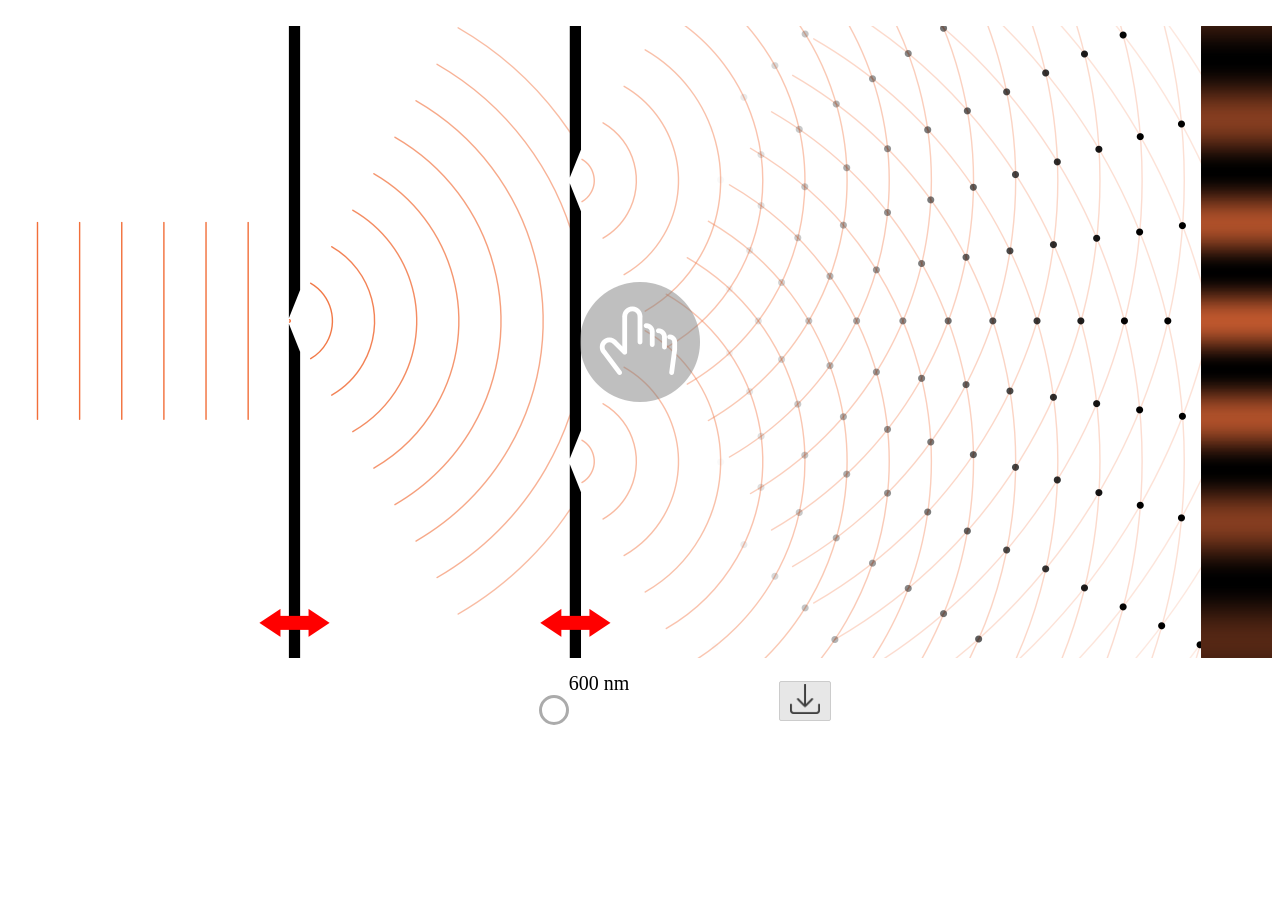
==== simulation/index.html @ 4596e880 "https://virtual-labs.github.io/virtual-labs/exp-wave-nature-of-light-dei click on the link to test y" ====
<!DOCTYPE html>
<meta name="viewport" content="width=device-width">
 
<style type="text/css" id="custom-background-css">
body.custom-background { background-color: #ffffff; }
</style>	

<script src="./Young&#39;s Double Slit - JavaLab_files/core.e18d3993.js.download" type="module"></script>

<style type="text/css">.MathJax_Hover_Frame {border-radius: .25em; -webkit-border-radius: .25em; -moz-border-radius: .25em; -khtml-border-radius: .25em; box-shadow: 0px 0px 15px #83A; -webkit-box-shadow: 0px 0px 15px #83A; -moz-box-shadow: 0px 0px 15px #83A; -khtml-box-shadow: 0px 0px 15px #83A; border: 1px solid #A6D ! important; display: inline-block; position: absolute}
.MathJax_Menu_Button .MathJax_Hover_Arrow {position: absolute; cursor: pointer; display: inline-block; border: 2px solid #AAA; border-radius: 4px; -webkit-border-radius: 4px; -moz-border-radius: 4px; -khtml-border-radius: 4px; font-family: 'Courier New',Courier; font-size: 9px; color: #F0F0F0}
.MathJax_Menu_Button .MathJax_Hover_Arrow span {display: block; background-color: #AAA; border: 1px solid; border-radius: 3px; line-height: 0; padding: 4px}
.MathJax_Hover_Arrow:hover {color: white!important; border: 2px solid #CCC!important}
.MathJax_Hover_Arrow:hover span {background-color: #CCC!important}
</style>

<style type="text/css">#MathJax_About {position: fixed; left: 50%; width: auto; text-align: center; border: 3px outset; padding: 1em 2em; background-color: #DDDDDD; color: black; cursor: default; font-family: message-box; font-size: 120%; font-style: normal; text-indent: 0; text-transform: none; line-height: normal; letter-spacing: normal; word-spacing: normal; word-wrap: normal; white-space: nowrap; float: none; z-index: 201; border-radius: 15px; -webkit-border-radius: 15px; -moz-border-radius: 15px; -khtml-border-radius: 15px; box-shadow: 0px 10px 20px #808080; -webkit-box-shadow: 0px 10px 20px #808080; -moz-box-shadow: 0px 10px 20px #808080; -khtml-box-shadow: 0px 10px 20px #808080; filter: progid:DXImageTransform.Microsoft.dropshadow(OffX=2, OffY=2, Color='gray', Positive='true')}
#MathJax_About.MathJax_MousePost {outline: none}
.MathJax_Menu {position: absolute; background-color: white; color: black; width: auto; padding: 2px; border: 1px solid #CCCCCC; margin: 0; cursor: default; font: menu; text-align: left; text-indent: 0; text-transform: none; line-height: normal; letter-spacing: normal; word-spacing: normal; word-wrap: normal; white-space: nowrap; float: none; z-index: 201; box-shadow: 0px 10px 20px #808080; -webkit-box-shadow: 0px 10px 20px #808080; -moz-box-shadow: 0px 10px 20px #808080; -khtml-box-shadow: 0px 10px 20px #808080; filter: progid:DXImageTransform.Microsoft.dropshadow(OffX=2, OffY=2, Color='gray', Positive='true')}
.MathJax_MenuItem {padding: 2px 2em; background: transparent}
.MathJax_MenuArrow {position: absolute; right: .5em; padding-top: .25em; color: #666666; font-size: .75em}
.MathJax_MenuActive .MathJax_MenuArrow {color: white}
.MathJax_MenuArrow.RTL {left: .5em; right: auto}
.MathJax_MenuCheck {position: absolute; left: .7em}
.MathJax_MenuCheck.RTL {right: .7em; left: auto}
.MathJax_MenuRadioCheck {position: absolute; left: 1em}
.MathJax_MenuRadioCheck.RTL {right: 1em; left: auto}
.MathJax_MenuLabel {padding: 2px 2em 4px 1.33em; font-style: italic}
.MathJax_MenuRule {border-top: 1px solid #CCCCCC; margin: 4px 1px 0px}
.MathJax_MenuDisabled {color: GrayText}
.MathJax_MenuActive {background-color: Highlight; color: HighlightText}
.MathJax_MenuDisabled:focus, .MathJax_MenuLabel:focus {background-color: #E8E8E8}
.MathJax_ContextMenu:focus {outline: none}
.MathJax_ContextMenu .MathJax_MenuItem:focus {outline: none}
#MathJax_AboutClose {top: .2em; right: .2em}
.MathJax_Menu .MathJax_MenuClose {top: -10px; left: -10px}
.MathJax_MenuClose {position: absolute; cursor: pointer; display: inline-block; border: 2px solid #AAA; border-radius: 18px; -webkit-border-radius: 18px; -moz-border-radius: 18px; -khtml-border-radius: 18px; font-family: 'Courier New',Courier; font-size: 24px; color: #F0F0F0}
.MathJax_MenuClose span {display: block; background-color: #AAA; border: 1.5px solid; border-radius: 18px; -webkit-border-radius: 18px; -moz-border-radius: 18px; -khtml-border-radius: 18px; line-height: 0; padding: 8px 0 6px}
.MathJax_MenuClose:hover {color: white!important; border: 2px solid #CCC!important}
.MathJax_MenuClose:hover span {background-color: #CCC!important}
.MathJax_MenuClose:hover:focus {outline: none}
</style>

<style type="text/css">.MathJax_Preview .MJXf-math {color: inherit!important}</style>

<style type="text/css">.MJX_Assistive_MathML {position: absolute!important; top: 0; left: 0; clip: rect(1px, 1px, 1px, 1px); padding: 1px 0 0 0!important; border: 0!important; height: 1px!important; width: 1px!important; overflow: hidden!important; display: block!important; -webkit-touch-callout: none; -webkit-user-select: none; -khtml-user-select: none; -moz-user-select: none; -ms-user-select: none; user-select: none}
.MJX_Assistive_MathML.MJX_Assistive_MathML_Block {width: 100%!important}
</style><style type="text/css">#MathJax_Zoom {position: absolute; background-color: #F0F0F0; overflow: auto; display: block; z-index: 301; padding: .5em; border: 1px solid black; margin: 0; font-weight: normal; font-style: normal; text-align: left; text-indent: 0; text-transform: none; line-height: normal; letter-spacing: normal; word-spacing: normal; word-wrap: normal; white-space: nowrap; float: none; -webkit-box-sizing: content-box; -moz-box-sizing: content-box; box-sizing: content-box; box-shadow: 5px 5px 15px #AAAAAA; -webkit-box-shadow: 5px 5px 15px #AAAAAA; -moz-box-shadow: 5px 5px 15px #AAAAAA; -khtml-box-shadow: 5px 5px 15px #AAAAAA; filter: progid:DXImageTransform.Microsoft.dropshadow(OffX=2, OffY=2, Color='gray', Positive='true')}
#MathJax_ZoomOverlay {position: absolute; left: 0; top: 0; z-index: 300; display: inline-block; width: 100%; height: 100%; border: 0; padding: 0; margin: 0; background-color: white; opacity: 0; filter: alpha(opacity=0)}
#MathJax_ZoomFrame {position: relative; display: inline-block; height: 0; width: 0}
#MathJax_ZoomEventTrap {position: absolute; left: 0; top: 0; z-index: 302; display: inline-block; border: 0; padding: 0; margin: 0; background-color: white; opacity: 0; filter: alpha(opacity=0)}
</style><style type="text/css">.MathJax_Preview {color: #888}
#MathJax_Message {position: fixed; left: 1em; bottom: 1.5em; background-color: #E6E6E6; border: 1px solid #959595; margin: 0px; padding: 2px 8px; z-index: 102; color: black; font-size: 80%; width: auto; white-space: nowrap}
#MathJax_MSIE_Frame {position: absolute; top: 0; left: 0; width: 0px; z-index: 101; border: 0px; margin: 0px; padding: 0px}
.MathJax_Error {color: #CC0000; font-style: italic}
</style><meta http-equiv="origin-trial" content="A+cA2PUOfIOKAdSDJOW5CP9ZlxONy1yu+hqAq72zUtKw4rLdihqRp6Nui/[base64]"><meta http-equiv="origin-trial" content="A+zsdH3aNZT/bkjT8U/o5ACzyaeNYzTvtoVmwf/[base64]"><meta http-equiv="origin-trial" content="AxceVEhIegcDEHqLXFQ2+vPKqzCppoJYsRCZ/BdfVnbM/sUUF2BXV8lwNosyYjvoxnTh2FC8cOlAnA5uULr/zAUAAACLeyJvcmlnaW4iOiJodHRwczovL2dvb2dsZXRhZ3NlcnZpY2VzLmNvbTo0NDMiLCJmZWF0dXJlIjoiUHJpdmFjeVNhbmRib3hBZHNBUElzIiwiZXhwaXJ5IjoxNjY5NzY2Mzk5LCJpc1N1YmRvbWFpbiI6dHJ1ZSwiaXNUaGlyZFBhcnR5Ijp0cnVlfQ=="><link rel="preload" href="./Young&#39;s Double Slit - JavaLab_files/f(6).txt" as="script"><script type="text/javascript" src="./Young&#39;s Double Slit - JavaLab_files/f(6).txt"></script><link rel="preload" href="./Young&#39;s Double Slit - JavaLab_files/f(7).txt" as="script"><script type="text/javascript" src="./Young&#39;s Double Slit - JavaLab_files/f(7).txt"></script><style type="text/css">.a2a_hide{display:none}.a2a_logo_color{background-color:#0166ff}.a2a_menu,.a2a_menu *{-moz-box-sizing:content-box;-webkit-box-sizing:content-box;box-sizing:content-box;float:none;margin:0;padding:0;position:static;height:auto;width:auto}.a2a_menu{border-radius:6px;display:none;direction:ltr;background:#FFF;font:16px sans-serif-light,HelveticaNeue-Light,"Helvetica Neue Light","Helvetica Neue",Arial,Helvetica,"Liberation Sans",sans-serif;color:#000;line-height:12px;border:1px solid #CCC;vertical-align:baseline;overflow:hidden}.a2a_mini{min-width:200px;position:absolute;width:300px;z-index:9999997}.a2a_overlay{display:none;background:#616c7d;opacity:.92;backdrop-filter:blur(8px);position:fixed;top:0;right:0;left:0;bottom:0;z-index:9999998;-webkit-tap-highlight-color:transparent;transition:opacity .14s,backdrop-filter .14s}.a2a_full{background:#FFF;border:1px solid #FFF;height:auto;height:calc(320px);top:15%;left:50%;margin-left:-320px;position:fixed;text-align:center;width:640px;z-index:9999999;transition:transform .14s,opacity .14s}.a2a_full_footer,.a2a_full_header,.a2a_full_services{border:0;margin:0;padding:12px;box-sizing:border-box}.a2a_full_header{padding-bottom:8px}.a2a_full_services{height:280px;overflow-y:scroll;padding:0 12px;-webkit-overflow-scrolling:touch}.a2a_full_services .a2a_i{display:inline-block;float:none;width:181px;width:calc(33.334% - 18px)}div.a2a_full_footer{font-size:12px;text-align:center;padding:8px 14px}div.a2a_full_footer a,div.a2a_full_footer a:visited{display:inline;font-size:12px;line-height:14px;padding:8px 14px}div.a2a_full_footer a:focus,div.a2a_full_footer a:hover{background:0 0;border:0;color:#0166FF}div.a2a_full_footer a span.a2a_s_a2a,div.a2a_full_footer a span.a2a_w_a2a{background-size:14px;border-radius:3px;display:inline-block;height:14px;line-height:14px;margin:0 3px 0 0;vertical-align:top;width:14px}.a2a_modal{height:0;left:50%;margin-left:-320px;position:fixed;text-align:center;top:15%;width:640px;z-index:9999999;transition:transform .14s,opacity .14s;-webkit-tap-highlight-color:transparent}.a2a_modal_body{background:0 0;border:0;font:24px sans-serif-light,HelveticaNeue-Light,"Helvetica Neue Light","Helvetica Neue",Arial,Helvetica,"Liberation Sans",sans-serif;position:relative;height:auto;width:auto}.a2a_thanks{color:#fff;height:auto;margin-top:20px;width:auto}.a2a_thanks>div:first-child{margin:0 0 40px 0}.a2a_thanks div *{height:inherit}#a2a_copy_link{background:#FFF;border:1px solid #FFF;cursor:pointer;margin-top:15%}span.a2a_s_link#a2a_copy_link_icon,span.a2a_w_link#a2a_copy_link_icon{background-size:48px;border-radius:0;display:inline-block;height:48px;left:0;line-height:48px;margin:0 3px 0 0;position:absolute;vertical-align:top;width:48px}#a2a_modal input#a2a_copy_link_text{background-color:transparent;border:0;color:#2A2A2A;cursor:pointer;font:inherit;height:48px;left:62px;max-width:initial;padding:0;position:relative;width:564px;width:calc(100% - 76px)}#a2a_copy_link_copied{background-color:#0166ff;color:#fff;display:none;font:inherit;font-size:16px;margin-top:1px;padding:3px 8px}@media (prefers-color-scheme:dark){.a2a_menu a,.a2a_menu a.a2a_i,.a2a_menu a.a2a_i:visited,.a2a_menu a.a2a_more,i.a2a_i{border-color:#2a2a2a!important;color:#fff!important}.a2a_menu a.a2a_i:active,.a2a_menu a.a2a_i:focus,.a2a_menu a.a2a_i:hover,.a2a_menu a.a2a_more:active,.a2a_menu a.a2a_more:focus,.a2a_menu a.a2a_more:hover,.a2a_menu_find_container{border-color:#444!important;background-color:#444!important}.a2a_menu{background-color:#2a2a2a;border-color:#2a2a2a}.a2a_menu_find{color:#fff!important}.a2a_menu span.a2a_s_find svg{background-color:transparent!important}.a2a_menu span.a2a_s_find svg path{fill:#fff!important}}@media print{.a2a_floating_style,.a2a_menu,.a2a_overlay{visibility:hidden}}@keyframes a2aFadeIn{from{opacity:0}to{opacity:1}}.a2a_starting{opacity:0}.a2a_starting.a2a_full,.a2a_starting.a2a_modal{transform:scale(.8)}@media (max-width:639px){.a2a_full{border-radius:0;top:15%;left:0;margin-left:auto;width:100%}.a2a_modal{left:0;margin-left:10px;width:calc(100% - 20px)}}@media (min-width:318px) and (max-width:437px){.a2a_full .a2a_full_services .a2a_i{width:calc(50% - 18px)}}@media (max-width:317px){.a2a_full .a2a_full_services .a2a_i{width:calc(100% - 18px)}}@media (max-height:436px){.a2a_full{bottom:40px;height:auto;top:40px}}@media (max-height:550px){.a2a_modal{top:30px}}@media (max-height:360px){.a2a_modal{top:20px}.a2a_thanks>div:first-child{margin-bottom:20px}}.a2a_menu a{color:#0166FF;text-decoration:none;font:16px sans-serif-light,HelveticaNeue-Light,"Helvetica Neue Light","Helvetica Neue",Arial,Helvetica,"Liberation Sans",sans-serif;line-height:14px;height:auto;width:auto;outline:0}.a2a_menu a.a2a_i:visited,.a2a_menu a.a2a_more{color:#0166FF}.a2a_menu a.a2a_i:active,.a2a_menu a.a2a_i:focus,.a2a_menu a.a2a_i:hover,.a2a_menu a.a2a_more:active,.a2a_menu a.a2a_more:focus,.a2a_menu a.a2a_more:hover{color:#2A2A2A;border-color:#EEE;border-style:solid;background-color:#EEE;text-decoration:none}.a2a_menu span.a2a_s_find{background-size:24px;height:24px;left:8px;position:absolute;top:7px;width:24px}.a2a_menu span.a2a_s_find svg{background-color:#FFF}.a2a_menu span.a2a_s_find svg path{fill:#CCC}#a2a_menu_container{display:inline-block}.a2a_menu_find_container{border:1px solid #CCC;border-radius:6px;padding:2px 24px 2px 0;position:relative;text-align:left}.a2a_cols_container .a2a_col1{overflow-x:hidden;overflow-y:auto;-webkit-overflow-scrolling:touch}#a2a_modal input,#a2a_modal input[type=text],.a2a_menu input,.a2a_menu input[type=text]{display:block;background-image:none;box-shadow:none;line-height:100%;margin:0;outline:0;overflow:hidden;padding:0;-moz-box-shadow:none;-webkit-box-shadow:none;-webkit-appearance:none}#a2afeed_find_container input,#a2afeed_find_container input[type=text],#a2apage_find_container input,#a2apage_find_container input[type=text]{background-color:transparent;border:0;box-sizing:content-box;color:#2A2A2A;font:inherit;font-size:16px;height:28px;line-height:20px;left:38px;outline:0;margin:0;max-width:initial;min-height:initial;padding:2px 0;position:relative;width:99%}.a2a_clear{clear:both}.a2a_svg{background-repeat:no-repeat;display:block;overflow:hidden;height:32px;line-height:32px;padding:0;pointer-events:none;width:32px}.a2a_svg svg{background-repeat:no-repeat;background-position:50% 50%;border:none;display:block;left:0;margin:0 auto;overflow:hidden;padding:0;position:relative;top:0;width:auto;height:auto}a.a2a_i,i.a2a_i{display:block;float:left;border:1px solid #FFF;line-height:24px;padding:6px 8px;text-align:left;white-space:nowrap;overflow:hidden;text-overflow:ellipsis;width:132px}a.a2a_i span,a.a2a_more span{display:inline-block;overflow:hidden;vertical-align:top}a.a2a_i .a2a_svg{margin:0 6px 0 0}a.a2a_i .a2a_svg,a.a2a_more .a2a_svg{background-size:24px;height:24px;line-height:24px;width:24px}a.a2a_sss:hover{border-left:1px solid #CCC}a.a2a_more{border-bottom:1px solid #FFF;border-left:0;border-right:0;line-height:24px;margin:6px 0 0;padding:6px;-webkit-touch-callout:none}a.a2a_more span{height:24px;margin:0 6px 0 0}.a2a_kit .a2a_svg{background-repeat:repeat}.a2a_default_style a:empty,.a2a_flex_style a:empty,.a2a_floating_style a:empty,.a2a_overlay_style a:empty{display:none}.a2a_color_buttons a,.a2a_floating_style a{text-decoration:none}.a2a_default_style:not(.a2a_flex_style) a{float:left;line-height:16px;padding:0 2px}.a2a_default_style a:hover .a2a_svg,.a2a_floating_style a:hover .a2a_svg,.a2a_overlay_style a:hover .a2a_svg svg{opacity:.7}.a2a_overlay_style.a2a_default_style a:hover .a2a_svg{opacity:1}.a2a_default_style .a2a_count,.a2a_default_style .a2a_svg,.a2a_floating_style .a2a_svg,.a2a_menu .a2a_svg,.a2a_vertical_style .a2a_count,.a2a_vertical_style .a2a_svg{border-radius:4px}.a2a_default_style .a2a_counter img,.a2a_default_style .a2a_dd,.a2a_default_style .a2a_svg{float:left}.a2a_default_style .a2a_img_text{margin-right:4px}.a2a_default_style .a2a_divider{border-left:1px solid #000;display:inline;float:left;height:16px;line-height:16px;margin:0 5px}.a2a_kit a{cursor:pointer}.a2a_floating_style{background-color:#fff;border-radius:6px;position:fixed;z-index:9999995}.a2a_overlay_style{z-index:2147483647}.a2a_floating_style,.a2a_overlay_style{animation:a2aFadeIn .2s ease-in;padding:4px}.a2a_vertical_style:not(.a2a_flex_style) a{clear:left;display:block;overflow:hidden;padding:4px}.a2a_floating_style.a2a_default_style{bottom:0}.a2a_floating_style.a2a_default_style a,.a2a_overlay_style.a2a_default_style a{padding:4px}.a2a_count{background-color:#fff;border:1px solid #ccc;box-sizing:border-box;color:#2a2a2a;display:block;float:left;font:12px Arial,Helvetica,sans-serif;height:16px;margin-left:4px;position:relative;text-align:center;width:50px}.a2a_count:after,.a2a_count:before{border:solid transparent;border-width:4px 4px 4px 0;content:"";height:0;left:0;line-height:0;margin:-4px 0 0 -4px;position:absolute;top:50%;width:0}.a2a_count:before{border-right-color:#ccc}.a2a_count:after{border-right-color:#fff;margin-left:-3px}.a2a_count span{animation:a2aFadeIn .14s ease-in}.a2a_vertical_style .a2a_counter img{display:block}.a2a_vertical_style .a2a_count{float:none;margin-left:0;margin-top:6px}.a2a_vertical_style .a2a_count:after,.a2a_vertical_style .a2a_count:before{border:solid transparent;border-width:0 4px 4px 4px;content:"";height:0;left:50%;line-height:0;margin:-4px 0 0 -4px;position:absolute;top:0;width:0}.a2a_vertical_style .a2a_count:before{border-bottom-color:#ccc}.a2a_vertical_style .a2a_count:after{border-bottom-color:#fff;margin-top:-3px}.a2a_color_buttons .a2a_count,.a2a_color_buttons .a2a_count:after,.a2a_color_buttons .a2a_count:before,.a2a_color_buttons.a2a_vertical_style .a2a_count:after,.a2a_color_buttons.a2a_vertical_style .a2a_count:before{background-color:transparent;border:none;color:#fff;float:none;width:auto}.a2a_color_buttons.a2a_vertical_style .a2a_count{margin-top:0}.a2a_flex_style{display:flex;align-items:flex-start;gap:0}.a2a_default_style.a2a_flex_style{left:0;right:0;width:100%}.a2a_vertical_style.a2a_flex_style{flex-direction:column;top:0;bottom:0}.a2a_flex_style a{display:flex;justify-content:center;flex:1;padding:4px}.a2a_flex_style.a2a_vertical_style a{flex-direction:column}.a2a_floating_style.a2a_color_buttons,.a2a_floating_style.a2a_flex_style{border-radius:0;padding:0}.a2a_floating_style.a2a_default_style.a2a_flex_style{bottom:0}.a2a_kit.a2a_flex_style .a2a_counter img,.a2a_kit.a2a_flex_style .a2a_dd,.a2a_kit.a2a_flex_style .a2a_svg{float:none}.a2a_nowrap{white-space:nowrap}.a2a_note{margin:0 auto;padding:9px;font-size:12px;text-align:center}.a2a_note .a2a_note_note{margin:0;color:#2A2A2A}.a2a_wide a{display:block;margin-top:3px;border-top:1px solid #EEE;text-align:center}.a2a_label{position:absolute!important;clip-path:polygon(0px 0px,0px 0px,0px 0px);-webkit-clip-path:polygon(0px 0px,0px 0px,0px 0px);overflow:hidden;height:1px;width:1px}.a2a_kit,.a2a_menu,.a2a_modal,.a2a_overlay{-ms-touch-action:manipulation;touch-action:manipulation;outline:0}.a2a_dd img{border:0}.a2a_button_facebook_like iframe{max-width:none}</style><style type="text/css" data-fbcssmodules="css:fb.css.base css:fb.css.dialog css:fb.css.iframewidget css:fb.css.customer_chat_plugin_iframe">.fb_hidden{position:absolute;top:-10000px;z-index:10001}.fb_reposition{overflow:hidden;position:relative}.fb_invisible{display:none}.fb_reset{background:none;border:0;border-spacing:0;color:#000;cursor:auto;direction:ltr;font-family:"lucida grande", tahoma, verdana, arial, sans-serif;font-size:11px;font-style:normal;font-variant:normal;font-weight:normal;letter-spacing:normal;line-height:1;margin:0;overflow:visible;padding:0;text-align:left;text-decoration:none;text-indent:0;text-shadow:none;text-transform:none;visibility:visible;white-space:normal;word-spacing:normal}.fb_reset>div{overflow:hidden}@keyframes fb_transform{from{opacity:0;transform:scale(.95)}to{opacity:1;transform:scale(1)}}.fb_animate{animation:fb_transform .3s forwards}
.fb_hidden{position:absolute;top:-10000px;z-index:10001}.fb_reposition{overflow:hidden;position:relative}.fb_invisible{display:none}.fb_reset{background:none;border:0;border-spacing:0;color:#000;cursor:auto;direction:ltr;font-family:"lucida grande", tahoma, verdana, arial, sans-serif;font-size:11px;font-style:normal;font-variant:normal;font-weight:normal;letter-spacing:normal;line-height:1;margin:0;overflow:visible;padding:0;text-align:left;text-decoration:none;text-indent:0;text-shadow:none;text-transform:none;visibility:visible;white-space:normal;word-spacing:normal}.fb_reset>div{overflow:hidden}@keyframes fb_transform{from{opacity:0;transform:scale(.95)}to{opacity:1;transform:scale(1)}}.fb_animate{animation:fb_transform .3s forwards}
.fb_dialog{background:rgba(82, 82, 82, .7);position:absolute;top:-10000px;z-index:10001}.fb_dialog_advanced{border-radius:8px;padding:10px}.fb_dialog_content{background:#fff;color:#373737}.fb_dialog_close_icon{background:url(https://connect.facebook.net/rsrc.php/v3/yq/r/IE9JII6Z1Ys.png) no-repeat scroll 0 0 transparent;cursor:pointer;display:block;height:15px;position:absolute;right:18px;top:17px;width:15px}.fb_dialog_mobile .fb_dialog_close_icon{left:5px;right:auto;top:5px}.fb_dialog_padding{background-color:transparent;position:absolute;width:1px;z-index:-1}.fb_dialog_close_icon:hover{background:url(https://connect.facebook.net/rsrc.php/v3/yq/r/IE9JII6Z1Ys.png) no-repeat scroll 0 -15px transparent}.fb_dialog_close_icon:active{background:url(https://connect.facebook.net/rsrc.php/v3/yq/r/IE9JII6Z1Ys.png) no-repeat scroll 0 -30px transparent}.fb_dialog_iframe{line-height:0}.fb_dialog_content .dialog_title{background:#6d84b4;border:1px solid #365899;color:#fff;font-size:14px;font-weight:bold;margin:0}.fb_dialog_content .dialog_title>span{background:url(https://connect.facebook.net/rsrc.php/v3/yd/r/Cou7n-nqK52.gif) no-repeat 5px 50%;float:left;padding:5px 0 7px 26px}body.fb_hidden{height:100%;left:0;margin:0;overflow:visible;position:absolute;top:-10000px;transform:none;width:100%}.fb_dialog.fb_dialog_mobile.loading{background:url(https://connect.facebook.net/rsrc.php/v3/ya/r/3rhSv5V8j3o.gif) white no-repeat 50% 50%;min-height:100%;min-width:100%;overflow:hidden;position:absolute;top:0;z-index:10001}.fb_dialog.fb_dialog_mobile.loading.centered{background:none;height:auto;min-height:initial;min-width:initial;width:auto}.fb_dialog.fb_dialog_mobile.loading.centered #fb_dialog_loader_spinner{width:100%}.fb_dialog.fb_dialog_mobile.loading.centered .fb_dialog_content{background:none}.loading.centered #fb_dialog_loader_close{clear:both;color:#fff;display:block;font-size:18px;padding-top:20px}#fb-root #fb_dialog_ipad_overlay{background:rgba(0, 0, 0, .4);bottom:0;left:0;min-height:100%;position:absolute;right:0;top:0;width:100%;z-index:10000}#fb-root #fb_dialog_ipad_overlay.hidden{display:none}.fb_dialog.fb_dialog_mobile.loading iframe{visibility:hidden}.fb_dialog_mobile .fb_dialog_iframe{position:sticky;top:0}.fb_dialog_content .dialog_header{background:linear-gradient(from(#738aba), to(#2c4987));border-bottom:1px solid;border-color:#043b87;box-shadow:white 0 1px 1px -1px inset;color:#fff;font:bold 14px Helvetica, sans-serif;text-overflow:ellipsis;text-shadow:rgba(0, 30, 84, .296875) 0 -1px 0;vertical-align:middle;white-space:nowrap}.fb_dialog_content .dialog_header table{height:43px;width:100%}.fb_dialog_content .dialog_header td.header_left{font-size:12px;padding-left:5px;vertical-align:middle;width:60px}.fb_dialog_content .dialog_header td.header_right{font-size:12px;padding-right:5px;vertical-align:middle;width:60px}.fb_dialog_content .touchable_button{background:linear-gradient(from(#4267B2), to(#2a4887));background-clip:padding-box;border:1px solid #29487d;border-radius:3px;display:inline-block;line-height:18px;margin-top:3px;max-width:85px;padding:4px 12px;position:relative}.fb_dialog_content .dialog_header .touchable_button input{background:none;border:none;color:#fff;font:bold 12px Helvetica, sans-serif;margin:2px -12px;padding:2px 6px 3px 6px;text-shadow:rgba(0, 30, 84, .296875) 0 -1px 0}.fb_dialog_content .dialog_header .header_center{color:#fff;font-size:16px;font-weight:bold;line-height:18px;text-align:center;vertical-align:middle}.fb_dialog_content .dialog_content{background:url(https://connect.facebook.net/rsrc.php/v3/y9/r/jKEcVPZFk-2.gif) no-repeat 50% 50%;border:1px solid #4a4a4a;border-bottom:0;border-top:0;height:150px}.fb_dialog_content .dialog_footer{background:#f5f6f7;border:1px solid #4a4a4a;border-top-color:#ccc;height:40px}#fb_dialog_loader_close{float:left}.fb_dialog.fb_dialog_mobile .fb_dialog_close_icon{visibility:hidden}#fb_dialog_loader_spinner{animation:rotateSpinner 1.2s linear infinite;background-color:transparent;background-image:url(https://connect.facebook.net/rsrc.php/v3/yD/r/t-wz8gw1xG1.png);background-position:50% 50%;background-repeat:no-repeat;height:24px;width:24px}@keyframes rotateSpinner{0%{transform:rotate(0deg)}100%{transform:rotate(360deg)}}
.fb_iframe_widget{display:inline-block;position:relative}.fb_iframe_widget span{display:inline-block;position:relative;text-align:justify}.fb_iframe_widget iframe{position:absolute}.fb_iframe_widget_fluid_desktop,.fb_iframe_widget_fluid_desktop span,.fb_iframe_widget_fluid_desktop iframe{max-width:100%}.fb_iframe_widget_fluid_desktop iframe{min-width:220px;position:relative}.fb_iframe_widget_lift{z-index:1}.fb_iframe_widget_fluid{display:inline}.fb_iframe_widget_fluid span{width:100%}
.fb_mpn_mobile_landing_page_slide_out{animation-duration:200ms;animation-name:fb_mpn_landing_page_slide_out;transition-timing-function:ease-in}.fb_mpn_mobile_landing_page_slide_out_from_left{animation-duration:200ms;animation-name:fb_mpn_landing_page_slide_out_from_left;transition-timing-function:ease-in}.fb_mpn_mobile_landing_page_slide_up{animation-duration:500ms;animation-name:fb_mpn_landing_page_slide_up;transition-timing-function:ease-in}.fb_mpn_mobile_bounce_in{animation-duration:300ms;animation-name:fb_mpn_bounce_in;transition-timing-function:ease-in}.fb_mpn_mobile_bounce_out{animation-duration:300ms;animation-name:fb_mpn_bounce_out;transition-timing-function:ease-in}.fb_mpn_mobile_bounce_out_v2{animation-duration:300ms;animation-name:fb_mpn_fade_out;transition-timing-function:ease-in}.fb_customer_chat_bounce_in_v2{animation-duration:300ms;animation-name:fb_bounce_in_v2;transition-timing-function:ease-in}.fb_customer_chat_bounce_in_from_left{animation-duration:300ms;animation-name:fb_bounce_in_from_left;transition-timing-function:ease-in}.fb_customer_chat_bounce_out_v2{animation-duration:300ms;animation-name:fb_bounce_out_v2;transition-timing-function:ease-in}.fb_customer_chat_bounce_out_from_left{animation-duration:300ms;animation-name:fb_bounce_out_from_left;transition-timing-function:ease-in}.fb_invisible_flow{display:inherit;height:0;overflow-x:hidden;width:0}@keyframes fb_mpn_landing_page_slide_out{0%{margin:0 12px;width:100% - 24px}60%{border-radius:18px}100%{border-radius:50%;margin:0 24px;width:60px}}@keyframes fb_mpn_landing_page_slide_out_from_left{0%{left:12px;width:100% - 24px}60%{border-radius:18px}100%{border-radius:50%;left:12px;width:60px}}@keyframes fb_mpn_landing_page_slide_up{0%{bottom:0;opacity:0}100%{bottom:24px;opacity:1}}@keyframes fb_mpn_bounce_in{0%{opacity:.5;top:100%}100%{opacity:1;top:0}}@keyframes fb_mpn_fade_out{0%{bottom:30px;opacity:1}100%{bottom:0;opacity:0}}@keyframes fb_mpn_bounce_out{0%{opacity:1;top:0}100%{opacity:.5;top:100%}}@keyframes fb_bounce_in_v2{0%{opacity:0;transform:scale(0, 0);transform-origin:bottom right}50%{transform:scale(1.03, 1.03);transform-origin:bottom right}100%{opacity:1;transform:scale(1, 1);transform-origin:bottom right}}@keyframes fb_bounce_in_from_left{0%{opacity:0;transform:scale(0, 0);transform-origin:bottom left}50%{transform:scale(1.03, 1.03);transform-origin:bottom left}100%{opacity:1;transform:scale(1, 1);transform-origin:bottom left}}@keyframes fb_bounce_out_v2{0%{opacity:1;transform:scale(1, 1);transform-origin:bottom right}100%{opacity:0;transform:scale(0, 0);transform-origin:bottom right}}@keyframes fb_bounce_out_from_left{0%{opacity:1;transform:scale(1, 1);transform-origin:bottom left}100%{opacity:0;transform:scale(0, 0);transform-origin:bottom left}}@keyframes slideInFromBottom{0%{opacity:.1;transform:translateY(100%)}100%{opacity:1;transform:translateY(0)}}@keyframes slideInFromBottomDelay{0%{opacity:0;transform:translateY(100%)}97%{opacity:0;transform:translateY(100%)}100%{opacity:1;transform:translateY(0)}}</style><style type="text/css">.MJXp-script {font-size: .8em}
.MJXp-right {-webkit-transform-origin: right; -moz-transform-origin: right; -ms-transform-origin: right; -o-transform-origin: right; transform-origin: right}
.MJXp-bold {font-weight: bold}
.MJXp-italic {font-style: italic}
.MJXp-scr {font-family: MathJax_Script,'Times New Roman',Times,STIXGeneral,serif}
.MJXp-frak {font-family: MathJax_Fraktur,'Times New Roman',Times,STIXGeneral,serif}
.MJXp-sf {font-family: MathJax_SansSerif,'Times New Roman',Times,STIXGeneral,serif}
.MJXp-cal {font-family: MathJax_Caligraphic,'Times New Roman',Times,STIXGeneral,serif}
.MJXp-mono {font-family: MathJax_Typewriter,'Times New Roman',Times,STIXGeneral,serif}
.MJXp-largeop {font-size: 150%}
.MJXp-largeop.MJXp-int {vertical-align: -.2em}
.MJXp-math {display: inline-block; line-height: 1.2; text-indent: 0; font-family: 'Times New Roman',Times,STIXGeneral,serif; white-space: nowrap; border-collapse: collapse}
.MJXp-display {display: block; text-align: center; margin: 1em 0}
.MJXp-math span {display: inline-block}
.MJXp-box {display: block!important; text-align: center}
.MJXp-box:after {content: " "}
.MJXp-rule {display: block!important; margin-top: .1em}
.MJXp-char {display: block!important}
.MJXp-mo {margin: 0 .15em}
.MJXp-mfrac {margin: 0 .125em; vertical-align: .25em}
.MJXp-denom {display: inline-table!important; width: 100%}
.MJXp-denom > * {display: table-row!important}
.MJXp-surd {vertical-align: top}
.MJXp-surd > * {display: block!important}
.MJXp-script-box > *  {display: table!important; height: 50%}
.MJXp-script-box > * > * {display: table-cell!important; vertical-align: top}
.MJXp-script-box > *:last-child > * {vertical-align: bottom}
.MJXp-script-box > * > * > * {display: block!important}
.MJXp-mphantom {visibility: hidden}
.MJXp-munderover, .MJXp-munder {display: inline-table!important}
.MJXp-over {display: inline-block!important; text-align: center}
.MJXp-over > * {display: block!important}
.MJXp-munderover > *, .MJXp-munder > * {display: table-row!important}
.MJXp-mtable {vertical-align: .25em; margin: 0 .125em}
.MJXp-mtable > * {display: inline-table!important; vertical-align: middle}
.MJXp-mtr {display: table-row!important}
.MJXp-mtd {display: table-cell!important; text-align: center; padding: .5em 0 0 .5em}
.MJXp-mtr > .MJXp-mtd:first-child {padding-left: 0}
.MJXp-mtr:first-child > .MJXp-mtd {padding-top: 0}
.MJXp-mlabeledtr {display: table-row!important}
.MJXp-mlabeledtr > .MJXp-mtd:first-child {padding-left: 0}
.MJXp-mlabeledtr:first-child > .MJXp-mtd {padding-top: 0}
.MJXp-merror {background-color: #FFFF88; color: #CC0000; border: 1px solid #CC0000; padding: 1px 3px; font-style: normal; font-size: 90%}
.MJXp-scale0 {-webkit-transform: scaleX(.0); -moz-transform: scaleX(.0); -ms-transform: scaleX(.0); -o-transform: scaleX(.0); transform: scaleX(.0)}
.MJXp-scale1 {-webkit-transform: scaleX(.1); -moz-transform: scaleX(.1); -ms-transform: scaleX(.1); -o-transform: scaleX(.1); transform: scaleX(.1)}
.MJXp-scale2 {-webkit-transform: scaleX(.2); -moz-transform: scaleX(.2); -ms-transform: scaleX(.2); -o-transform: scaleX(.2); transform: scaleX(.2)}
.MJXp-scale3 {-webkit-transform: scaleX(.3); -moz-transform: scaleX(.3); -ms-transform: scaleX(.3); -o-transform: scaleX(.3); transform: scaleX(.3)}
.MJXp-scale4 {-webkit-transform: scaleX(.4); -moz-transform: scaleX(.4); -ms-transform: scaleX(.4); -o-transform: scaleX(.4); transform: scaleX(.4)}
.MJXp-scale5 {-webkit-transform: scaleX(.5); -moz-transform: scaleX(.5); -ms-transform: scaleX(.5); -o-transform: scaleX(.5); transform: scaleX(.5)}
.MJXp-scale6 {-webkit-transform: scaleX(.6); -moz-transform: scaleX(.6); -ms-transform: scaleX(.6); -o-transform: scaleX(.6); transform: scaleX(.6)}
.MJXp-scale7 {-webkit-transform: scaleX(.7); -moz-transform: scaleX(.7); -ms-transform: scaleX(.7); -o-transform: scaleX(.7); transform: scaleX(.7)}
.MJXp-scale8 {-webkit-transform: scaleX(.8); -moz-transform: scaleX(.8); -ms-transform: scaleX(.8); -o-transform: scaleX(.8); transform: scaleX(.8)}
.MJXp-scale9 {-webkit-transform: scaleX(.9); -moz-transform: scaleX(.9); -ms-transform: scaleX(.9); -o-transform: scaleX(.9); transform: scaleX(.9)}
.MathJax_PHTML .noError {vertical-align: ; font-size: 90%; text-align: left; color: black; padding: 1px 3px; border: 1px solid}
</style>

<style>@font-face {
	font-family: "wticons";
	src: url("[data-uri]") format("woff2");
}

.wticons {
	line-height: 1;
}

.wticons:before {
	font-family: wticons !important;
	font-style: normal;
	font-weight: normal !important;
	vertical-align: top;
}

.wticon-account:before {
	content: "\f101";
}
.wticon-add:before {
	content: "\f102";
}
.wticon-cardResizeDrag:before {
	content: "\f103";
}
.wticon-casual:before {
	content: "\f104";
}
.wticon-check:before {
	content: "\f105";
}
.wticon-checkSmall:before {
	content: "\f106";
}
.wticon-chevron:before {
	content: "\f107";
}
.wticon-copy:before {
	content: "\f108";
}
.wticon-copySmall:before {
	content: "\f109";
}
.wticon-dismiss:before {
	content: "\f10a";
}
.wticon-downChevron:before {
	content: "\f10b";
}
.wticon-error:before {
	content: "\f10c";
}
.wticon-expand:before {
	content: "\f10d";
}
.wticon-feedback:before {
	content: "\f10e";
}
.wticon-filledDownArrow:before {
	content: "\f10f";
}
.wticon-find:before {
	content: "\f110";
}
.wticon-formal:before {
	content: "\f111";
}
.wticon-gift:before {
	content: "\f112";
}
.wticon-grayLogo:before {
	content: "\f113";
}
.wticon-ignore:before {
	content: "\f114";
}
.wticon-info:before {
	content: "\f115";
}
.wticon-leftChevron:before {
	content: "\f116";
}
.wticon-logo:before {
	content: "\f117";
}
.wticon-love:before {
	content: "\f118";
}
.wticon-noRecommendations:before {
	content: "\f119";
}
.wticon-paragraphRewrite:before {
	content: "\f11a";
}
.wticon-paste:before {
	content: "\f11b";
}
.wticon-pin:before {
	content: "\f11c";
}
.wticon-premium:before {
	content: "\f11d";
}
.wticon-premiumDetail:before {
	content: "\f11e";
}
.wticon-premiumFull:before {
	content: "\f11f";
}
.wticon-recommendationLight:before {
	content: "\f120";
}
.wticon-recommendationLightCard:before {
	content: "\f121";
}
.wticon-recommendationLightNoSuggestions:before {
	content: "\f122";
}
.wticon-refine:before {
	content: "\f123";
}
.wticon-rewrite:before {
	content: "\f124";
}
.wticon-rightChevron:before {
	content: "\f125";
}
.wticon-rocket:before {
	content: "\f126";
}
.wticon-sentenceExamples:before {
	content: "\f127";
}
.wticon-settings:before {
	content: "\f128";
}
.wticon-shorten:before {
	content: "\f129";
}
.wticon-tutorial:before {
	content: "\f12a";
}
.wticon-unlock:before {
	content: "\f12b";
}
.wticon-warn:before {
	content: "\f12c";
}
.wticon-WordtuneButton:before {
	content: "\f12d";
}
.wticon-x:before {
	content: "\f12e";
}

/*# sourceMappingURL=[data-uri] */</style><style type="text/css">.mjx-chtml {display: inline-block; line-height: 0; text-indent: 0; text-align: left; text-transform: none; font-style: normal; font-weight: normal; font-size: 100%; font-size-adjust: none; letter-spacing: normal; word-wrap: normal; word-spacing: normal; white-space: nowrap; float: none; direction: ltr; max-width: none; max-height: none; min-width: 0; min-height: 0; border: 0; margin: 0; padding: 1px 0}
.MJXc-display {display: block; text-align: center; margin: 1em 0; padding: 0}
.mjx-chtml[tabindex]:focus, body :focus .mjx-chtml[tabindex] {display: inline-table}
.mjx-full-width {text-align: center; display: table-cell!important; width: 10000em}
.mjx-math {display: inline-block; border-collapse: separate; border-spacing: 0}
.mjx-math * {display: inline-block; -webkit-box-sizing: content-box!important; -moz-box-sizing: content-box!important; box-sizing: content-box!important; text-align: left}
.mjx-numerator {display: block; text-align: center}
.mjx-denominator {display: block; text-align: center}
.MJXc-stacked {height: 0; position: relative}
.MJXc-stacked > * {position: absolute}
.MJXc-bevelled > * {display: inline-block}
.mjx-stack {display: inline-block}
.mjx-op {display: block}
.mjx-under {display: table-cell}
.mjx-over {display: block}
.mjx-over > * {padding-left: 0px!important; padding-right: 0px!important}
.mjx-under > * {padding-left: 0px!important; padding-right: 0px!important}
.mjx-stack > .mjx-sup {display: block}
.mjx-stack > .mjx-sub {display: block}
.mjx-prestack > .mjx-presup {display: block}
.mjx-prestack > .mjx-presub {display: block}
.mjx-delim-h > .mjx-char {display: inline-block}
.mjx-surd {vertical-align: top}
.mjx-mphantom * {visibility: hidden}
.mjx-merror {background-color: #FFFF88; color: #CC0000; border: 1px solid #CC0000; padding: 2px 3px; font-style: normal; font-size: 90%}
.mjx-annotation-xml {line-height: normal}
.mjx-menclose > svg {fill: none; stroke: currentColor}
.mjx-mtr {display: table-row}
.mjx-mlabeledtr {display: table-row}
.mjx-mtd {display: table-cell; text-align: center}
.mjx-label {display: table-row}
.mjx-box {display: inline-block}
.mjx-block {display: block}
.mjx-span {display: inline}
.mjx-char {display: block; white-space: pre}
.mjx-itable {display: inline-table; width: auto}
.mjx-row {display: table-row}
.mjx-cell {display: table-cell}
.mjx-table {display: table; width: 100%}
.mjx-line {display: block; height: 0}
.mjx-strut {width: 0; padding-top: 1em}
.mjx-vsize {width: 0}
.MJXc-space1 {margin-left: .167em}
.MJXc-space2 {margin-left: .222em}
.MJXc-space3 {margin-left: .278em}
.mjx-chartest {display: block; visibility: hidden; position: absolute; top: 0; line-height: normal; font-size: 500%}
.mjx-chartest .mjx-char {display: inline}
.mjx-chartest .mjx-box {padding-top: 1000px}
.MJXc-processing {visibility: hidden; position: fixed; width: 0; height: 0; overflow: hidden}
.MJXc-processed {display: none}
.mjx-test {font-style: normal; font-weight: normal; font-size: 100%; font-size-adjust: none; text-indent: 0; text-transform: none; letter-spacing: normal; word-spacing: normal; overflow: hidden; height: 1px}
.mjx-test.mjx-test-display {display: table!important}
.mjx-test.mjx-test-inline {display: inline!important; margin-right: -1px}
.mjx-test.mjx-test-default {display: block!important; clear: both}
.mjx-ex-box {display: inline-block!important; position: absolute; overflow: hidden; min-height: 0; max-height: none; padding: 0; border: 0; margin: 0; width: 1px; height: 60ex}
.mjx-test-inline .mjx-left-box {display: inline-block; width: 0; float: left}
.mjx-test-inline .mjx-right-box {display: inline-block; width: 0; float: right}
.mjx-test-display .mjx-right-box {display: table-cell!important; width: 10000em!important; min-width: 0; max-width: none; padding: 0; border: 0; margin: 0}
#MathJax_CHTML_Tooltip {background-color: InfoBackground; color: InfoText; border: 1px solid black; box-shadow: 2px 2px 5px #AAAAAA; -webkit-box-shadow: 2px 2px 5px #AAAAAA; -moz-box-shadow: 2px 2px 5px #AAAAAA; -khtml-box-shadow: 2px 2px 5px #AAAAAA; padding: 3px 4px; z-index: 401; position: absolute; left: 0; top: 0; width: auto; height: auto; display: none}
.mjx-chtml .mjx-noError {line-height: 1.2; vertical-align: ; font-size: 90%; text-align: left; color: black; padding: 1px 3px; border: 1px solid}
.MJXc-TeX-unknown-R {font-family: STIXGeneral,'Cambria Math','Arial Unicode MS',serif; font-style: normal; font-weight: normal}
.MJXc-TeX-unknown-I {font-family: STIXGeneral,'Cambria Math','Arial Unicode MS',serif; font-style: italic; font-weight: normal}
.MJXc-TeX-unknown-B {font-family: STIXGeneral,'Cambria Math','Arial Unicode MS',serif; font-style: normal; font-weight: bold}
.MJXc-TeX-unknown-BI {font-family: STIXGeneral,'Cambria Math','Arial Unicode MS',serif; font-style: italic; font-weight: bold}
.MJXc-TeX-ams-R {font-family: MJXc-TeX-ams-R,MJXc-TeX-ams-Rw}
.MJXc-TeX-cal-B {font-family: MJXc-TeX-cal-B,MJXc-TeX-cal-Bx,MJXc-TeX-cal-Bw}
.MJXc-TeX-frak-R {font-family: MJXc-TeX-frak-R,MJXc-TeX-frak-Rw}
.MJXc-TeX-frak-B {font-family: MJXc-TeX-frak-B,MJXc-TeX-frak-Bx,MJXc-TeX-frak-Bw}
.MJXc-TeX-math-BI {font-family: MJXc-TeX-math-BI,MJXc-TeX-math-BIx,MJXc-TeX-math-BIw}
.MJXc-TeX-sans-R {font-family: MJXc-TeX-sans-R,MJXc-TeX-sans-Rw}
.MJXc-TeX-sans-B {font-family: MJXc-TeX-sans-B,MJXc-TeX-sans-Bx,MJXc-TeX-sans-Bw}
.MJXc-TeX-sans-I {font-family: MJXc-TeX-sans-I,MJXc-TeX-sans-Ix,MJXc-TeX-sans-Iw}
.MJXc-TeX-script-R {font-family: MJXc-TeX-script-R,MJXc-TeX-script-Rw}
.MJXc-TeX-type-R {font-family: MJXc-TeX-type-R,MJXc-TeX-type-Rw}
.MJXc-TeX-cal-R {font-family: MJXc-TeX-cal-R,MJXc-TeX-cal-Rw}
.MJXc-TeX-main-B {font-family: MJXc-TeX-main-B,MJXc-TeX-main-Bx,MJXc-TeX-main-Bw}
.MJXc-TeX-main-I {font-family: MJXc-TeX-main-I,MJXc-TeX-main-Ix,MJXc-TeX-main-Iw}
.MJXc-TeX-main-R {font-family: MJXc-TeX-main-R,MJXc-TeX-main-Rw}
.MJXc-TeX-math-I {font-family: MJXc-TeX-math-I,MJXc-TeX-math-Ix,MJXc-TeX-math-Iw}
.MJXc-TeX-size1-R {font-family: MJXc-TeX-size1-R,MJXc-TeX-size1-Rw}
.MJXc-TeX-size2-R {font-family: MJXc-TeX-size2-R,MJXc-TeX-size2-Rw}
.MJXc-TeX-size3-R {font-family: MJXc-TeX-size3-R,MJXc-TeX-size3-Rw}
.MJXc-TeX-size4-R {font-family: MJXc-TeX-size4-R,MJXc-TeX-size4-Rw}
.MJXc-TeX-vec-R {font-family: MJXc-TeX-vec-R,MJXc-TeX-vec-Rw}
.MJXc-TeX-vec-B {font-family: MJXc-TeX-vec-B,MJXc-TeX-vec-Bx,MJXc-TeX-vec-Bw}
@font-face {font-family: MJXc-TeX-ams-R; src: local('MathJax_AMS'), local('MathJax_AMS-Regular')}
@font-face {font-family: MJXc-TeX-ams-Rw; src /*1*/: url('https://cdnjs.cloudflare.com/ajax/libs/mathjax/2.7.5/fonts/HTML-CSS/TeX/eot/MathJax_AMS-Regular.eot'); src /*2*/: url('https://cdnjs.cloudflare.com/ajax/libs/mathjax/2.7.5/fonts/HTML-CSS/TeX/woff/MathJax_AMS-Regular.woff') format('woff'), url('https://cdnjs.cloudflare.com/ajax/libs/mathjax/2.7.5/fonts/HTML-CSS/TeX/otf/MathJax_AMS-Regular.otf') format('opentype')}
@font-face {font-family: MJXc-TeX-cal-B; src: local('MathJax_Caligraphic Bold'), local('MathJax_Caligraphic-Bold')}
@font-face {font-family: MJXc-TeX-cal-Bx; src: local('MathJax_Caligraphic'); font-weight: bold}
@font-face {font-family: MJXc-TeX-cal-Bw; src /*1*/: url('https://cdnjs.cloudflare.com/ajax/libs/mathjax/2.7.5/fonts/HTML-CSS/TeX/eot/MathJax_Caligraphic-Bold.eot'); src /*2*/: url('https://cdnjs.cloudflare.com/ajax/libs/mathjax/2.7.5/fonts/HTML-CSS/TeX/woff/MathJax_Caligraphic-Bold.woff') format('woff'), url('https://cdnjs.cloudflare.com/ajax/libs/mathjax/2.7.5/fonts/HTML-CSS/TeX/otf/MathJax_Caligraphic-Bold.otf') format('opentype')}
@font-face {font-family: MJXc-TeX-frak-R; src: local('MathJax_Fraktur'), local('MathJax_Fraktur-Regular')}
@font-face {font-family: MJXc-TeX-frak-Rw; src /*1*/: url('https://cdnjs.cloudflare.com/ajax/libs/mathjax/2.7.5/fonts/HTML-CSS/TeX/eot/MathJax_Fraktur-Regular.eot'); src /*2*/: url('https://cdnjs.cloudflare.com/ajax/libs/mathjax/2.7.5/fonts/HTML-CSS/TeX/woff/MathJax_Fraktur-Regular.woff') format('woff'), url('https://cdnjs.cloudflare.com/ajax/libs/mathjax/2.7.5/fonts/HTML-CSS/TeX/otf/MathJax_Fraktur-Regular.otf') format('opentype')}
@font-face {font-family: MJXc-TeX-frak-B; src: local('MathJax_Fraktur Bold'), local('MathJax_Fraktur-Bold')}
@font-face {font-family: MJXc-TeX-frak-Bx; src: local('MathJax_Fraktur'); font-weight: bold}
@font-face {font-family: MJXc-TeX-frak-Bw; src /*1*/: url('https://cdnjs.cloudflare.com/ajax/libs/mathjax/2.7.5/fonts/HTML-CSS/TeX/eot/MathJax_Fraktur-Bold.eot'); src /*2*/: url('https://cdnjs.cloudflare.com/ajax/libs/mathjax/2.7.5/fonts/HTML-CSS/TeX/woff/MathJax_Fraktur-Bold.woff') format('woff'), url('https://cdnjs.cloudflare.com/ajax/libs/mathjax/2.7.5/fonts/HTML-CSS/TeX/otf/MathJax_Fraktur-Bold.otf') format('opentype')}
@font-face {font-family: MJXc-TeX-math-BI; src: local('MathJax_Math BoldItalic'), local('MathJax_Math-BoldItalic')}
@font-face {font-family: MJXc-TeX-math-BIx; src: local('MathJax_Math'); font-weight: bold; font-style: italic}
@font-face {font-family: MJXc-TeX-math-BIw; src /*1*/: url('https://cdnjs.cloudflare.com/ajax/libs/mathjax/2.7.5/fonts/HTML-CSS/TeX/eot/MathJax_Math-BoldItalic.eot'); src /*2*/: url('https://cdnjs.cloudflare.com/ajax/libs/mathjax/2.7.5/fonts/HTML-CSS/TeX/woff/MathJax_Math-BoldItalic.woff') format('woff'), url('https://cdnjs.cloudflare.com/ajax/libs/mathjax/2.7.5/fonts/HTML-CSS/TeX/otf/MathJax_Math-BoldItalic.otf') format('opentype')}
@font-face {font-family: MJXc-TeX-sans-R; src: local('MathJax_SansSerif'), local('MathJax_SansSerif-Regular')}
@font-face {font-family: MJXc-TeX-sans-Rw; src /*1*/: url('https://cdnjs.cloudflare.com/ajax/libs/mathjax/2.7.5/fonts/HTML-CSS/TeX/eot/MathJax_SansSerif-Regular.eot'); src /*2*/: url('https://cdnjs.cloudflare.com/ajax/libs/mathjax/2.7.5/fonts/HTML-CSS/TeX/woff/MathJax_SansSerif-Regular.woff') format('woff'), url('https://cdnjs.cloudflare.com/ajax/libs/mathjax/2.7.5/fonts/HTML-CSS/TeX/otf/MathJax_SansSerif-Regular.otf') format('opentype')}
@font-face {font-family: MJXc-TeX-sans-B; src: local('MathJax_SansSerif Bold'), local('MathJax_SansSerif-Bold')}
@font-face {font-family: MJXc-TeX-sans-Bx; src: local('MathJax_SansSerif'); font-weight: bold}
@font-face {font-family: MJXc-TeX-sans-Bw; src /*1*/: url('https://cdnjs.cloudflare.com/ajax/libs/mathjax/2.7.5/fonts/HTML-CSS/TeX/eot/MathJax_SansSerif-Bold.eot'); src /*2*/: url('https://cdnjs.cloudflare.com/ajax/libs/mathjax/2.7.5/fonts/HTML-CSS/TeX/woff/MathJax_SansSerif-Bold.woff') format('woff'), url('https://cdnjs.cloudflare.com/ajax/libs/mathjax/2.7.5/fonts/HTML-CSS/TeX/otf/MathJax_SansSerif-Bold.otf') format('opentype')}
@font-face {font-family: MJXc-TeX-sans-I; src: local('MathJax_SansSerif Italic'), local('MathJax_SansSerif-Italic')}
@font-face {font-family: MJXc-TeX-sans-Ix; src: local('MathJax_SansSerif'); font-style: italic}
@font-face {font-family: MJXc-TeX-sans-Iw; src /*1*/: url('https://cdnjs.cloudflare.com/ajax/libs/mathjax/2.7.5/fonts/HTML-CSS/TeX/eot/MathJax_SansSerif-Italic.eot'); src /*2*/: url('https://cdnjs.cloudflare.com/ajax/libs/mathjax/2.7.5/fonts/HTML-CSS/TeX/woff/MathJax_SansSerif-Italic.woff') format('woff'), url('https://cdnjs.cloudflare.com/ajax/libs/mathjax/2.7.5/fonts/HTML-CSS/TeX/otf/MathJax_SansSerif-Italic.otf') format('opentype')}
@font-face {font-family: MJXc-TeX-script-R; src: local('MathJax_Script'), local('MathJax_Script-Regular')}
@font-face {font-family: MJXc-TeX-script-Rw; src /*1*/: url('https://cdnjs.cloudflare.com/ajax/libs/mathjax/2.7.5/fonts/HTML-CSS/TeX/eot/MathJax_Script-Regular.eot'); src /*2*/: url('https://cdnjs.cloudflare.com/ajax/libs/mathjax/2.7.5/fonts/HTML-CSS/TeX/woff/MathJax_Script-Regular.woff') format('woff'), url('https://cdnjs.cloudflare.com/ajax/libs/mathjax/2.7.5/fonts/HTML-CSS/TeX/otf/MathJax_Script-Regular.otf') format('opentype')}
@font-face {font-family: MJXc-TeX-type-R; src: local('MathJax_Typewriter'), local('MathJax_Typewriter-Regular')}
@font-face {font-family: MJXc-TeX-type-Rw; src /*1*/: url('https://cdnjs.cloudflare.com/ajax/libs/mathjax/2.7.5/fonts/HTML-CSS/TeX/eot/MathJax_Typewriter-Regular.eot'); src /*2*/: url('https://cdnjs.cloudflare.com/ajax/libs/mathjax/2.7.5/fonts/HTML-CSS/TeX/woff/MathJax_Typewriter-Regular.woff') format('woff'), url('https://cdnjs.cloudflare.com/ajax/libs/mathjax/2.7.5/fonts/HTML-CSS/TeX/otf/MathJax_Typewriter-Regular.otf') format('opentype')}
@font-face {font-family: MJXc-TeX-cal-R; src: local('MathJax_Caligraphic'), local('MathJax_Caligraphic-Regular')}
@font-face {font-family: MJXc-TeX-cal-Rw; src /*1*/: url('https://cdnjs.cloudflare.com/ajax/libs/mathjax/2.7.5/fonts/HTML-CSS/TeX/eot/MathJax_Caligraphic-Regular.eot'); src /*2*/: url('https://cdnjs.cloudflare.com/ajax/libs/mathjax/2.7.5/fonts/HTML-CSS/TeX/woff/MathJax_Caligraphic-Regular.woff') format('woff'), url('https://cdnjs.cloudflare.com/ajax/libs/mathjax/2.7.5/fonts/HTML-CSS/TeX/otf/MathJax_Caligraphic-Regular.otf') format('opentype')}
@font-face {font-family: MJXc-TeX-main-B; src: local('MathJax_Main Bold'), local('MathJax_Main-Bold')}
@font-face {font-family: MJXc-TeX-main-Bx; src: local('MathJax_Main'); font-weight: bold}
@font-face {font-family: MJXc-TeX-main-Bw; src /*1*/: url('https://cdnjs.cloudflare.com/ajax/libs/mathjax/2.7.5/fonts/HTML-CSS/TeX/eot/MathJax_Main-Bold.eot'); src /*2*/: url('https://cdnjs.cloudflare.com/ajax/libs/mathjax/2.7.5/fonts/HTML-CSS/TeX/woff/MathJax_Main-Bold.woff') format('woff'), url('https://cdnjs.cloudflare.com/ajax/libs/mathjax/2.7.5/fonts/HTML-CSS/TeX/otf/MathJax_Main-Bold.otf') format('opentype')}
@font-face {font-family: MJXc-TeX-main-I; src: local('MathJax_Main Italic'), local('MathJax_Main-Italic')}
@font-face {font-family: MJXc-TeX-main-Ix; src: local('MathJax_Main'); font-style: italic}
@font-face {font-family: MJXc-TeX-main-Iw; src /*1*/: url('https://cdnjs.cloudflare.com/ajax/libs/mathjax/2.7.5/fonts/HTML-CSS/TeX/eot/MathJax_Main-Italic.eot'); src /*2*/: url('https://cdnjs.cloudflare.com/ajax/libs/mathjax/2.7.5/fonts/HTML-CSS/TeX/woff/MathJax_Main-Italic.woff') format('woff'), url('https://cdnjs.cloudflare.com/ajax/libs/mathjax/2.7.5/fonts/HTML-CSS/TeX/otf/MathJax_Main-Italic.otf') format('opentype')}
@font-face {font-family: MJXc-TeX-main-R; src: local('MathJax_Main'), local('MathJax_Main-Regular')}
@font-face {font-family: MJXc-TeX-main-Rw; src /*1*/: url('https://cdnjs.cloudflare.com/ajax/libs/mathjax/2.7.5/fonts/HTML-CSS/TeX/eot/MathJax_Main-Regular.eot'); src /*2*/: url('https://cdnjs.cloudflare.com/ajax/libs/mathjax/2.7.5/fonts/HTML-CSS/TeX/woff/MathJax_Main-Regular.woff') format('woff'), url('https://cdnjs.cloudflare.com/ajax/libs/mathjax/2.7.5/fonts/HTML-CSS/TeX/otf/MathJax_Main-Regular.otf') format('opentype')}
@font-face {font-family: MJXc-TeX-math-I; src: local('MathJax_Math Italic'), local('MathJax_Math-Italic')}
@font-face {font-family: MJXc-TeX-math-Ix; src: local('MathJax_Math'); font-style: italic}
@font-face {font-family: MJXc-TeX-math-Iw; src /*1*/: url('https://cdnjs.cloudflare.com/ajax/libs/mathjax/2.7.5/fonts/HTML-CSS/TeX/eot/MathJax_Math-Italic.eot'); src /*2*/: url('https://cdnjs.cloudflare.com/ajax/libs/mathjax/2.7.5/fonts/HTML-CSS/TeX/woff/MathJax_Math-Italic.woff') format('woff'), url('https://cdnjs.cloudflare.com/ajax/libs/mathjax/2.7.5/fonts/HTML-CSS/TeX/otf/MathJax_Math-Italic.otf') format('opentype')}
@font-face {font-family: MJXc-TeX-size1-R; src: local('MathJax_Size1'), local('MathJax_Size1-Regular')}
@font-face {font-family: MJXc-TeX-size1-Rw; src /*1*/: url('https://cdnjs.cloudflare.com/ajax/libs/mathjax/2.7.5/fonts/HTML-CSS/TeX/eot/MathJax_Size1-Regular.eot'); src /*2*/: url('https://cdnjs.cloudflare.com/ajax/libs/mathjax/2.7.5/fonts/HTML-CSS/TeX/woff/MathJax_Size1-Regular.woff') format('woff'), url('https://cdnjs.cloudflare.com/ajax/libs/mathjax/2.7.5/fonts/HTML-CSS/TeX/otf/MathJax_Size1-Regular.otf') format('opentype')}
@font-face {font-family: MJXc-TeX-size2-R; src: local('MathJax_Size2'), local('MathJax_Size2-Regular')}
@font-face {font-family: MJXc-TeX-size2-Rw; src /*1*/: url('https://cdnjs.cloudflare.com/ajax/libs/mathjax/2.7.5/fonts/HTML-CSS/TeX/eot/MathJax_Size2-Regular.eot'); src /*2*/: url('https://cdnjs.cloudflare.com/ajax/libs/mathjax/2.7.5/fonts/HTML-CSS/TeX/woff/MathJax_Size2-Regular.woff') format('woff'), url('https://cdnjs.cloudflare.com/ajax/libs/mathjax/2.7.5/fonts/HTML-CSS/TeX/otf/MathJax_Size2-Regular.otf') format('opentype')}
@font-face {font-family: MJXc-TeX-size3-R; src: local('MathJax_Size3'), local('MathJax_Size3-Regular')}
@font-face {font-family: MJXc-TeX-size3-Rw; src /*1*/: url('https://cdnjs.cloudflare.com/ajax/libs/mathjax/2.7.5/fonts/HTML-CSS/TeX/eot/MathJax_Size3-Regular.eot'); src /*2*/: url('https://cdnjs.cloudflare.com/ajax/libs/mathjax/2.7.5/fonts/HTML-CSS/TeX/woff/MathJax_Size3-Regular.woff') format('woff'), url('https://cdnjs.cloudflare.com/ajax/libs/mathjax/2.7.5/fonts/HTML-CSS/TeX/otf/MathJax_Size3-Regular.otf') format('opentype')}
@font-face {font-family: MJXc-TeX-size4-R; src: local('MathJax_Size4'), local('MathJax_Size4-Regular')}
@font-face {font-family: MJXc-TeX-size4-Rw; src /*1*/: url('https://cdnjs.cloudflare.com/ajax/libs/mathjax/2.7.5/fonts/HTML-CSS/TeX/eot/MathJax_Size4-Regular.eot'); src /*2*/: url('https://cdnjs.cloudflare.com/ajax/libs/mathjax/2.7.5/fonts/HTML-CSS/TeX/woff/MathJax_Size4-Regular.woff') format('woff'), url('https://cdnjs.cloudflare.com/ajax/libs/mathjax/2.7.5/fonts/HTML-CSS/TeX/otf/MathJax_Size4-Regular.otf') format('opentype')}
@font-face {font-family: MJXc-TeX-vec-R; src: local('MathJax_Vector'), local('MathJax_Vector-Regular')}
@font-face {font-family: MJXc-TeX-vec-Rw; src /*1*/: url('https://cdnjs.cloudflare.com/ajax/libs/mathjax/2.7.5/fonts/HTML-CSS/TeX/eot/MathJax_Vector-Regular.eot'); src /*2*/: url('https://cdnjs.cloudflare.com/ajax/libs/mathjax/2.7.5/fonts/HTML-CSS/TeX/woff/MathJax_Vector-Regular.woff') format('woff'), url('https://cdnjs.cloudflare.com/ajax/libs/mathjax/2.7.5/fonts/HTML-CSS/TeX/otf/MathJax_Vector-Regular.otf') format('opentype')}
@font-face {font-family: MJXc-TeX-vec-B; src: local('MathJax_Vector Bold'), local('MathJax_Vector-Bold')}
@font-face {font-family: MJXc-TeX-vec-Bx; src: local('MathJax_Vector'); font-weight: bold}
@font-face {font-family: MJXc-TeX-vec-Bw; src /*1*/: url('https://cdnjs.cloudflare.com/ajax/libs/mathjax/2.7.5/fonts/HTML-CSS/TeX/eot/MathJax_Vector-Bold.eot'); src /*2*/: url('https://cdnjs.cloudflare.com/ajax/libs/mathjax/2.7.5/fonts/HTML-CSS/TeX/woff/MathJax_Vector-Bold.woff') format('woff'), url('https://cdnjs.cloudflare.com/ajax/libs/mathjax/2.7.5/fonts/HTML-CSS/TeX/otf/MathJax_Vector-Bold.otf') format('opentype')}
</style>
</head>


<body onload="runEJSSonload();" class="post-template-default single single-post postid-14035 single-format-standard custom-background" id="wrapper">
<div id="MathJax_Message" style="display: none;"></div>
<div id="container-boxed">
<div id="container-boxed-inner">
<div id="wrapper-content">
  <div class="container">
  <div id="main-content">
    <article id="content">
      <div class="entry-content">
<link rel="stylesheet" href="./Young&#39;s Double Slit - JavaLab_files/javalab.css">
<div id="divFull" style="background-color: white;">
<div id="myContainer"><canvas id="myP5Canvas" class="p5Canvas" style="width: 962px; height: 0px;" width="2886" height="1443"></canvas></div>
<div class="flexContainer">
<div class="flexItem">
<div class="colorrange"><span id="labelV">400 nm</span><br>
	<input type="range" id="rangeV" min="40" max="70" value="50"></div>
</div>
<div class="flexItem"><button onclick="javascript: doSaveAsImage()" id="buttonSave"><img src="./Young&#39;s Double Slit - JavaLab_files/buttonSave.png" style="width: 30px; height: 30px;"></button> </div>
<p></p></div>
<div style="display: none;">
        <script src="./Young&#39;s Double Slit - JavaLab_files/javalab.js.download"></script><br>
        <script src="./Young&#39;s Double Slit - JavaLab_files/p5.min.js.download"></script><br>
        <script src="./Young&#39;s Double Slit - JavaLab_files/p5.dom.min.js.download"></script><br>
        <script src="./Young&#39;s Double Slit - JavaLab_files/youngs_double_slit.js.download"></script><br>
        <script>
let labelV;let rangeV;var yCenter=210;var xSlit=[200,400];var ySlit=[yCenter-100,yCenter+100];var xScreen=850;var wavelength;var nano;var maxResult=450;var iResult=[];var time=0;var phase=0;function setup(){frameRate(20);pixelDensity(2*displayDensity());var o=select("#myContainer");var a=0.5;var w=int((o.width>(window.innerHeight-120)/a)?(window.innerHeight-120)/a:o.width);var h=int(w*a);myCanvas=createCanvas(w,h);myCanvas.parent("myContainer");myCanvas.id("myP5Canvas");labelV=select("#labelV");labelV.html("labelV");rangeV=select("#rangeV");rangeV.input(setup2);setup2()}function windowResized(){var o=select("#myContainer");var a=0.5;var w=int((o.width>(window.innerHeight-120)/a)?(window.innerHeight-120)/a:o.width);var h=int(w*a);resizeCanvas(w,h)}function setup2(){nano=map(rangeV.value(),40,70,700,400);wavelength=nano/20;labelV.html(nano+" nm");for(var i=0;i<maxResult;i++){var d0=dist(xSlit[1],ySlit[0],xScreen,i);var d1=dist(xSlit[1],ySlit[1],xScreen,i);iResult[i]=round(128*(cos((d0-d1)*TWO_PI/wavelength)+1));iResult[i]*=exp(-pow(abs(d0-d1)/100.0,2));iResult[i]*=exp(-pow(abs(ySlit[0]-ySlit[1])/400.0,2))}}function draw(){if(touches.length>1)return;background(255);strokeWeight(1);textSize(20);push();scale(width/900);time-=1;phase=time;phase=mod(phase,wavelength);noFill();stroke(getLightColor(nano));for(var x=wavelength-phase;x<xSlit[0];x+=wavelength){line(x,yCenter-70,x,yCenter+70)}phase=(phase+xSlit[0])%wavelength;noStroke();fill(0);beginShape();vertex(xSlit[0]-0,0);vertex(xSlit[0]+8,0);vertex(xSlit[0]+8,yCenter-22);vertex(xSlit[0]-0,yCenter-2);endShape(CLOSE);beginShape();vertex(xSlit[0]-0,yCenter+2);vertex(xSlit[0]+8,yCenter+22);vertex(xSlit[0]+8,450);vertex(xSlit[0]-0,450);endShape(CLOSE);noStroke();fill(255,0,0);drawHorDrag(xSlit[0],425);var l=dist(xSlit[0],yCenter,xSlit[1],ySlit[1]);noFill();for(var r=(wavelength-phase);r<=(l+wavelength);r+=wavelength){stroke(getRedColor(nano),getGreenColor(nano),getBlueColor(nano),map(r,0,l,255,128));arc(xSlit[0],yCenter,2*r,2*r,-PI/3,PI/3)}phase=(phase+l)%wavelength;noStroke();fill(255);rect(xSlit[1],0,400,450);noStroke();fill(0);beginShape();vertex(xSlit[1]-0,0);vertex(xSlit[1]+8,0);vertex(xSlit[1]+8,ySlit[0]-22);vertex(xSlit[1]-0,ySlit[0]-2);endShape(CLOSE);beginShape();vertex(xSlit[1]-0,ySlit[0]+2);vertex(xSlit[1]+8,ySlit[0]+22);vertex(xSlit[1]+8,ySlit[1]-22);vertex(xSlit[1]-0,ySlit[1]-2);endShape(CLOSE);beginShape();vertex(xSlit[1]-0,ySlit[1]+2);vertex(xSlit[1]+8,ySlit[1]+22);vertex(xSlit[1]+8,450);vertex(xSlit[1]-0,450);endShape(CLOSE);noStroke();fill(255,0,0);drawHorDrag(xSlit[1],425);l=max(dist(xSlit[0],ySlit[0],900,0),dist(xSlit[0],ySlit[0],900,450));noFill();for(var r=(wavelength-phase);r<l;r+=wavelength){stroke(getRedColor(nano),getGreenColor(nano),getBlueColor(nano),map(r,0,l,128,0));arc(xSlit[1],ySlit[0],2*r,2*r,-PI/3,PI/3);arc(xSlit[1],ySlit[1],2*r,2*r,-PI/3,PI/3)}noStroke();for(var r1=(2*wavelength-phase);r1<l;r1+=wavelength)for(var r2=(2*wavelength-phase);r2<l;r2+=wavelength){var s=abs(ySlit[1]-ySlit[0]);if(abs(r1-r2)+10<s)if(abs(r1+r2)>s+10){var x=getX1CrossedOval(xSlit[1],ySlit[0],r1,xSlit[1],ySlit[1],r2);var y=getY1CrossedOval(xSlit[1],ySlit[0],r1,xSlit[1],ySlit[1],r2);fill(0,map(abs(x-xSlit[1]),100,400,0,255));ellipse(x,y,5,5)}}noStroke();fill(255);rect(xScreen,0,50,450);for(var i=0;i<maxResult;i++){stroke(lerpColor(getLightColor(nano),color(0),(1-iResult[i]/255)));rect(xScreen,i,100,1)}pop();drawButtonDrag()}function drawHorDrag(x,y){push();translate(4,0);beginShape();vertex(x-10,y-5);vertex(x+10,y-5);vertex(x+10,y-10);vertex(x+25,y);vertex(x+10,y+10);vertex(x+10,y+5);vertex(x-10,y+5);vertex(x-10,y+10);vertex(x-25,y);vertex(x-10,y-10);endShape(CLOSE);pop()}var iDragged=-1;var offsetX;var offsetY;function touchStarted(){if(!contain(mouseX,mouseY,0,0,width,height))return;var xSpot=[xSlit[1],xSlit[1],xSlit[0],xSlit[1]];var ySpot=[ySlit[0],ySlit[1],425,425];var d1=999;var d2=999;for(var i=0;i<4;i++){d1=dist(xSpot[i],ySpot[i],mouseX*900/width,mouseY*900/width);if(d1<d2){d2=d1;iDragged=i;switch(i){case 0:offsetY=mouseY*900/width-ySlit[0];break;case 1:offsetY=mouseY*900/width-ySlit[1];break;case 2:offsetX=mouseX*900/width-xSlit[0];break;case 3:offsetX=mouseX*900/width-xSlit[1];break}}}}function touchMoved(){if(touches.length>1)return;if(iDragged>=0){switch(iDragged){case 0:ySlit[0]=constrain(mouseY*900/width-offsetY,0,yCenter-20);ySlit[1]=yCenter+(yCenter-ySlit[0]);setup2();break;case 1:ySlit[1]=constrain(mouseY*900/width-offsetY,yCenter+20,450-50);ySlit[0]=yCenter+(yCenter-ySlit[1]);setup2();break;case 2:xSlit[0]=constrain(mouseX*900/width-offsetX,50,xSlit[1]-50);setup2();break;case 3:xSlit[1]=constrain(mouseX*900/width-offsetX,xSlit[0]+50,600);setup2();break}return false}}function touchEnded(){bDragged=false;iDragged=-1}
        </script>
    </div>
</div>
<br>
<script async="" src="./Young&#39;s Double Slit - JavaLab_files/f(8).txt" crossorigin="anonymous" data-checked-head="true"></script>

<br>
  </div>
  </div>
</div>     <!-- end of wrapper-content -->

</div>
</div>
<div id="fb-root" class=" fb_reset"><div style="position: absolute; top: -10000px; width: 0px; height: 0px;"><div></div></div></div>
<script async="" defer="" crossorigin="anonymous" src="./Young&#39;s Double Slit - JavaLab_files/sdk.js(1).download"></script>	
<link rel="stylesheet" id="dashicons-css" href="./Young&#39;s Double Slit - JavaLab_files/dashicons.min.css" type="text/css" media="all">
<link rel="stylesheet" id="thickbox-css" href="./Young&#39;s Double Slit - JavaLab_files/thickbox.css" type="text/css" media="all">
<script type="text/javascript" src="./Young&#39;s Double Slit - JavaLab_files/pdfobject.min.js.download" id="awsm-ead-pdf-object-js"></script>
<script type="text/javascript" id="awsm-ead-public-js-extra">
/* <![CDATA[ */
var eadPublic = [];
/* ]]> */
</script>
<script type="text/javascript" src="./Young&#39;s Double Slit - JavaLab_files/embed-public.min.js.download" id="awsm-ead-public-js"></script>
<script type="text/javascript" id="image-sizes-js-extra">
/* <![CDATA[ */
var IMAGE_SIZES = {"version":"3.5","disables":["thumbnail","medium","medium_large","large","1536x1536","2048x2048","post-thumbnail"]};
/* ]]> */
</script>

<script type="text/javascript" src="./Young&#39;s Double Slit - JavaLab_files/front.min.js.download" id="image-sizes-js"></script>
<script type="text/javascript" src="./Young&#39;s Double Slit - JavaLab_files/placeholders.js.download" id="naturespace-placeholders-js"></script>
<script type="text/javascript" src="./Young&#39;s Double Slit - JavaLab_files/scroll-to-top.js.download" id="naturespace-scroll-to-top-js"></script>
<script type="text/javascript" src="./Young&#39;s Double Slit - JavaLab_files/menubox.js.download" id="naturespace-menubox-js"></script>
<script type="text/javascript" src="./Young&#39;s Double Slit - JavaLab_files/selectnav.js.download" id="naturespace-selectnav-js"></script>
<script type="text/javascript" src="./Young&#39;s Double Slit - JavaLab_files/responsive.js.download" id="naturespace-responsive-js"></script>
<script type="text/javascript" id="thickbox-js-extra">
/* <![CDATA[ */
var thickboxL10n = {"next":"Next >","prev":"< Prev","image":"Image","of":"of","close":"Close","noiframes":"This feature requires inline frames. You have iframes disabled or your browser does not support them.","loadingAnimation":"https:\/\/javalab.org\/wp-includes\/js\/thickbox\/loadingAnimation.gif"};
/* ]]> */
</script>
<script type="text/javascript" src="./Young&#39;s Double Slit - JavaLab_files/thickbox.js.download" id="thickbox-js"></script>
    
<div style="position: static;">
	<div class="a2a_overlay" id="a2a_overlay">

	</div>
	<div id="a2a_modal" class="a2a_modal a2a_hide" role="dialog" tabindex="-1" aria-label="">
		<div class="a2a_modal_body a2a_menu a2a_hide" id="a2a_copy_link">
			<span id="a2a_copy_link_icon" class="a2a_svg a2a_s_link a2a_logo_color">
				<svg focusable="false" xmlns="http://www.w3.org/2000/svg" viewBox="0 0 32 32">
					<path fill="#FFF" d="M24.4 21.18c0-.36-.1-.67-.36-.92l-2.8-2.8a1.24 1.24 0 0 0-.92-.38c-.38 0-.7.14-.97.43.02.04.1.12.25.26l.3.3.2.24c.08.12.14.24.17.35.03.1.05.23.05.37 0 .36-.13.66-.38.92a1.25 1.25 0 0 1-.92.37 1.4 1.4 0 0 1-.37-.03 1.06 1.06 0 0 1-.35-.18 2.27 2.27 0 0 1-.25-.2 6.82 6.82 0 0 1-.3-.3l-.24-.25c-.3.28-.44.6-.44.98 0 .36.13.66.38.92l2.78 2.8c.24.23.54.35.9.35.37 0 .68-.12.93-.35l1.98-1.97c.26-.25.38-.55.38-.9zm-9.46-9.5c0-.37-.13-.67-.38-.92l-2.78-2.8a1.24 1.24 0 0 0-.9-.37c-.36 0-.67.1-.93.35L7.97 9.92c-.26.25-.38.55-.38.9 0 .36.1.67.37.92l2.8 2.8c.24.25.55.37.92.37.36 0 .7-.13.96-.4-.03-.04-.1-.12-.26-.26s-.24-.23-.3-.3a2.67 2.67 0 0 1-.2-.24 1.05 1.05 0 0 1-.17-.35 1.4 1.4 0 0 1-.04-.37c0-.36.1-.66.36-.9.26-.26.56-.4.92-.4.14 0 .26.03.37.06.12.03.23.1.35.17.1.1.2.16.25.2l.3.3.24.26c.3-.28.44-.6.44-.98zM27 21.17c0 1.07-.38 2-1.15 2.73l-1.98 1.98c-.74.75-1.66 1.12-2.73 1.12-1.1 0-2-.38-2.75-1.14l-2.8-2.8c-.74-.74-1.1-1.65-1.1-2.73 0-1.1.38-2.04 1.17-2.82l-1.18-1.17c-.8.8-1.72 1.18-2.82 1.18-1.08 0-2-.36-2.75-1.12l-2.8-2.8C5.38 12.8 5 11.9 5 10.82c0-1.08.38-2 1.15-2.74L8.13 6.1C8.87 5.37 9.78 5 10.86 5c1.1 0 2 .38 2.75 1.15l2.8 2.8c.74.73 1.1 1.65 1.1 2.72 0 1.1-.38 2.05-1.17 2.82l1.18 1.18c.8-.8 1.72-1.2 2.82-1.2 1.08 0 2 .4 2.75 1.14l2.8 2.8c.76.76 1.13 1.68 1.13 2.76z">

					</path></svg>
				</span>
				<input id="a2a_copy_link_text" type="text" title="Copy link" readonly="">
				<div id="a2a_copy_link_copied">✓</div>
			</div><div class="a2a_modal_body a2a_menu a2a_thanks a2a_hide" id="a2a_thanks">
				<div class="a2a_localize" data-a2a-localize="inner,ThanksForSharing">Thanks for sharing!</div>
			</div>
		</div>
		<div class="a2a_menu a2a_full a2a_localize" id="a2apage_full" role="dialog" tabindex="-1" aria-label="Share" data-a2a-localize="title,Share">
			<div class="a2a_full_header"><div id="a2apage_find_container" class="a2a_menu_find_container">
				<input id="a2apage_find" class="a2a_menu_find a2a_localize" type="text" autocomplete="off" title="Find any service" data-a2a-localize="title,FindAnyServiceToAddTo">
				<span id="a2apage_find_icon" class="a2a_svg a2a_s_find">
					<svg focusable="false" xmlns="http://www.w3.org/2000/svg" viewBox="0 0 24 24"><path fill="#CCC" d="M19.7 18.2l-4.5-4.5c.7-1.1 1.2-2.3 1.2-3.6 0-3.5-2.8-6.3-6.3-6.3s-6.3 2.8-6.3 6.3 2.8 6.3 6.3 6.3c1.4 0 2.6-.4 3.6-1.2l4.5 4.5c.6.6 1.3.7 1.7.2.5-.4.4-1.1-.2-1.7zm-9.6-3.6c-2.5 0-4.5-2.1-4.5-4.5 0-2.5 2.1-4.5 4.5-4.5 2.5 0 4.5 2.1 4.5 4.5s-2 4.5-4.5 4.5z"></path></svg></span></div></div><div class="a2a_full_services" id="a2apage_full_services" role="presentation"></div><div class="a2a_full_footer"><a href="https://www.addtoany.com/" title="Share Buttons" rel="noopener" target="_blank"><span class="a2a_svg a2a_s__default a2a_s_a2a a2a_logo_color"><svg focusable="false" xmlns="http://www.w3.org/2000/svg" viewBox="0 0 32 32"><g fill="#FFF"><path d="M14 7h4v18h-4z"></path><path d="M7 14h18v4H7z"></path></g></svg></span>AddToAny</a></div></div><div id="a2apage_dropdown" class="a2a_menu a2a_mini a2a_localize a2a_hide" tabindex="-1" aria-label="Share" data-a2a-localize="label,Share"><div class="a2a_mini_services" id="a2apage_mini_services"></div><div id="a2apage_cols_container" class="a2a_cols_container"><div class="a2a_col1" id="a2apage_col1"></div><div id="a2apage_2_col1" class="a2a_hide"></div><div class="a2a_clear"></div></div><div class="a2apage_wide a2a_wide"><a href="https://javalab.org/en/youngs_double_slit_en/#addtoany" id="a2apage_show_more_less" class="a2a_more a2a_localize" title="Show all" data-a2a-localize="title,ShowAll"><span class="a2a_svg a2a_s__default a2a_s_a2a a2a_logo_color"><svg focusable="false" xmlns="http://www.w3.org/2000/svg" viewBox="0 0 32 32"><g fill="#FFF"><path d="M14 7h4v18h-4z"></path><path d="M7 14h18v4H7z"></path></g></svg></span><span class="a2a_localize" data-a2a-localize="inner,More">More…</span></a></div></div><div style="height: 1px; width: 1px; position: absolute; z-index: 100000; top: 0px; visibility: hidden;">
						<iframe id="a2a_sm_ifr" title="AddToAny Utility Frame" transparency="true" allowtransparency="true" frameborder="0" src="./Young&#39;s Double Slit - JavaLab_files/sm.23.html" style="height: 1px; width: 1px; border: 0px; left: 0px; top: 0px; position: absolute; z-index: 100000; display: none;"></iframe></div></div>
						<iframe src="./Young&#39;s Double Slit - JavaLab_files/aframe.html" width="0" height="0" style="display: none;"></iframe><script src="../assets/js/iframeResize.js"></script></body>
						<iframe id="google_esf" name="google_esf" src="./Young&#39;s Double Slit - JavaLab_files/zrt_lookup.html" style="display: none;">
					</iframe>
</html>
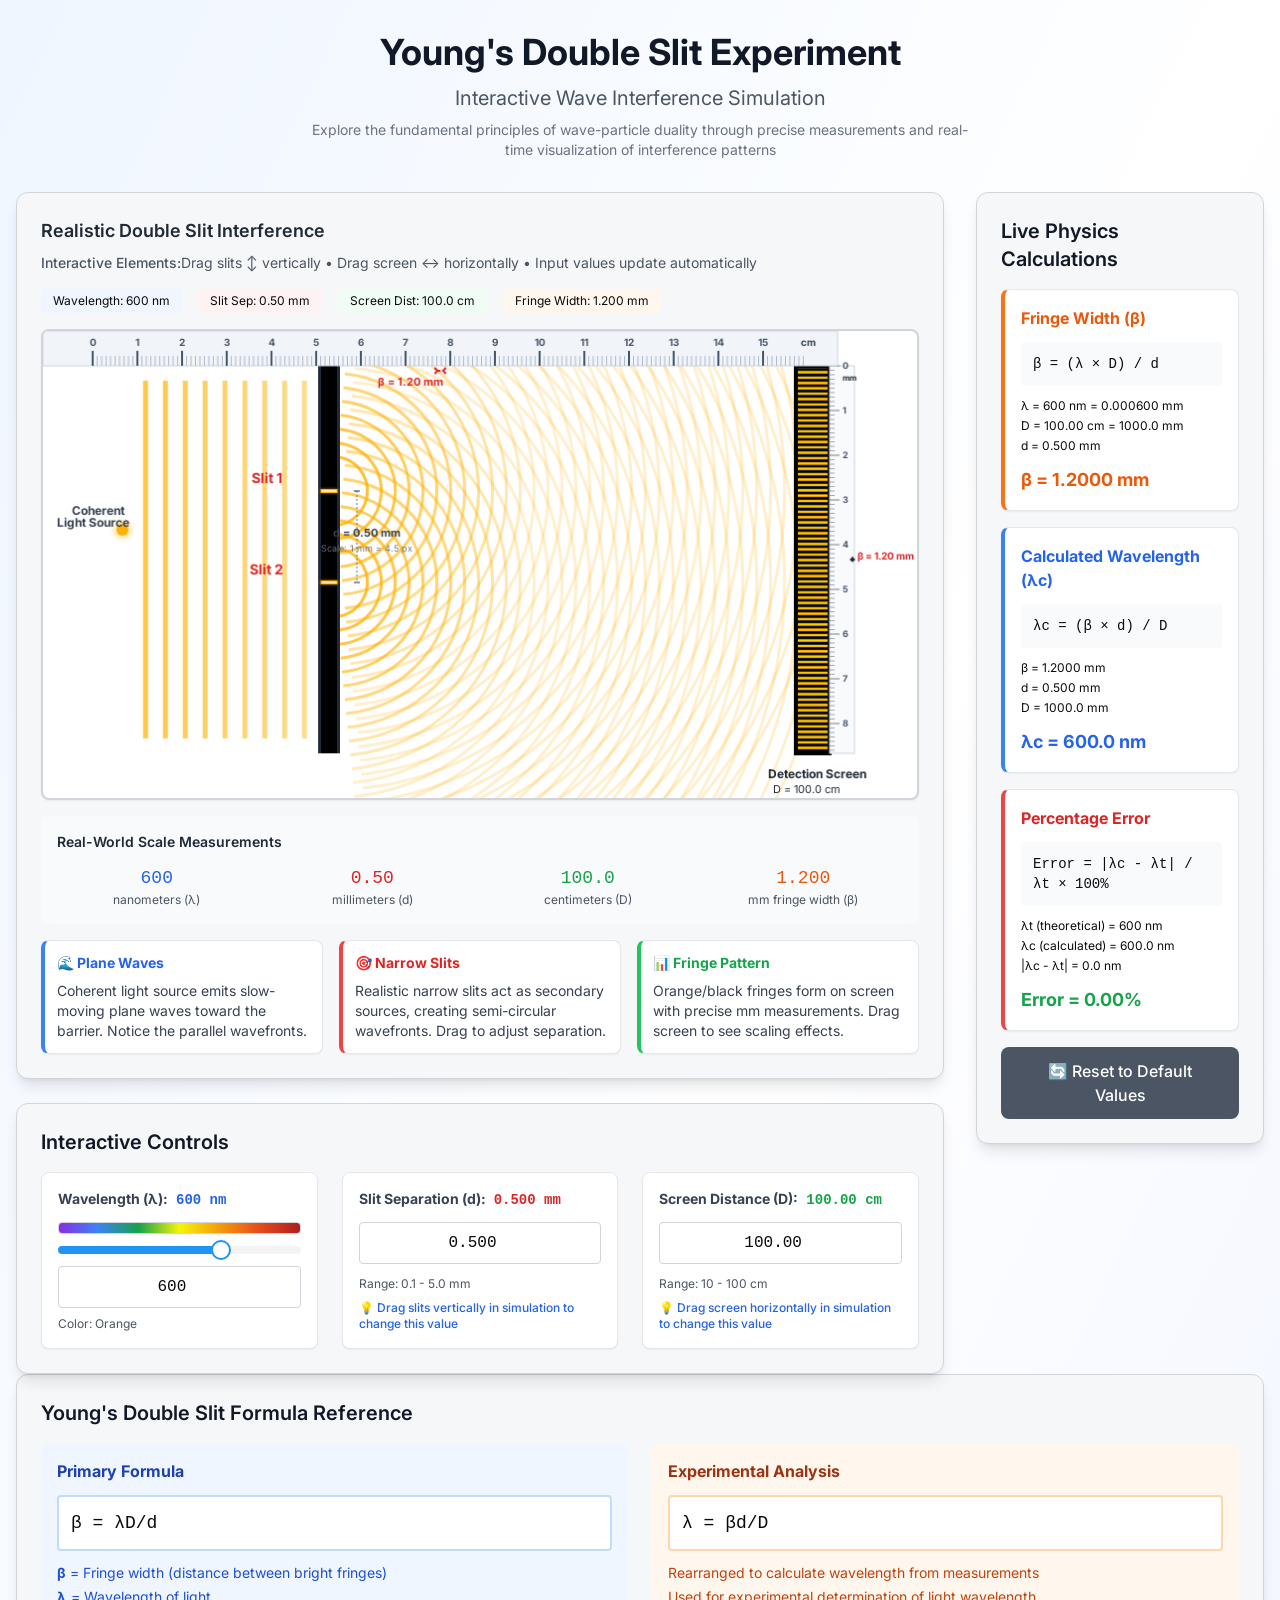
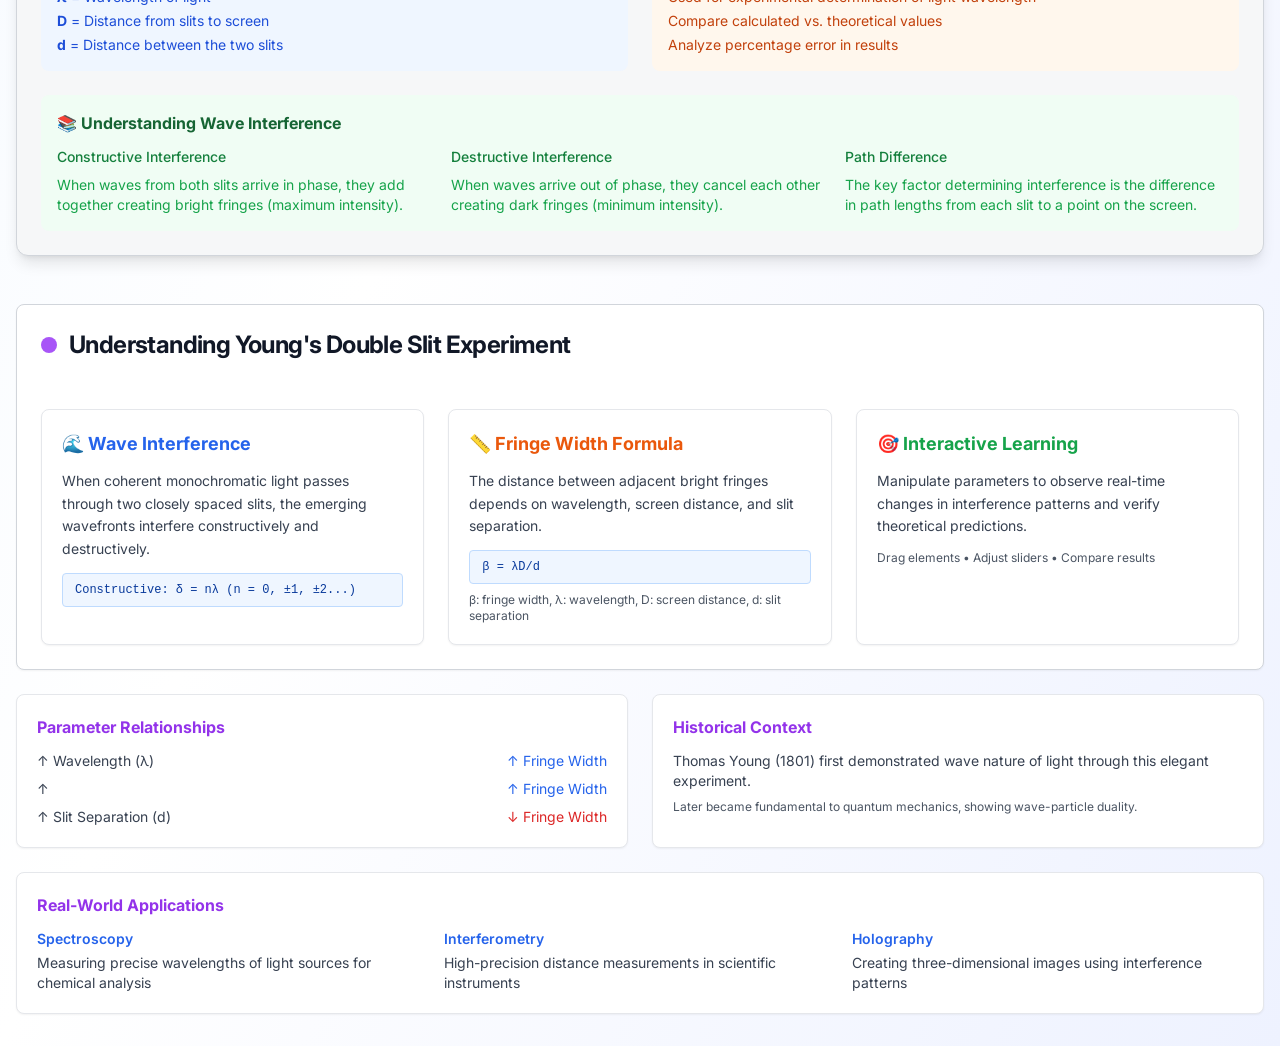
==== commit e318b96e: "https://virtual-labs.github.io/virtual-labs/exp-wave-nature-of-light-dei click on the link to test y" ====
--- a/simulation/index.html
+++ b/simulation/index.html
@@ -1,507 +1,21 @@
 <!DOCTYPE html>
-<meta name="viewport" content="width=device-width">
- 
-<style type="text/css" id="custom-background-css">
-body.custom-background { background-color: #ffffff; }
-</style>	
-
-<script src="./Young&#39;s Double Slit - JavaLab_files/core.e18d3993.js.download" type="module"></script>
-
-<style type="text/css">.MathJax_Hover_Frame {border-radius: .25em; -webkit-border-radius: .25em; -moz-border-radius: .25em; -khtml-border-radius: .25em; box-shadow: 0px 0px 15px #83A; -webkit-box-shadow: 0px 0px 15px #83A; -moz-box-shadow: 0px 0px 15px #83A; -khtml-box-shadow: 0px 0px 15px #83A; border: 1px solid #A6D ! important; display: inline-block; position: absolute}
-.MathJax_Menu_Button .MathJax_Hover_Arrow {position: absolute; cursor: pointer; display: inline-block; border: 2px solid #AAA; border-radius: 4px; -webkit-border-radius: 4px; -moz-border-radius: 4px; -khtml-border-radius: 4px; font-family: 'Courier New',Courier; font-size: 9px; color: #F0F0F0}
-.MathJax_Menu_Button .MathJax_Hover_Arrow span {display: block; background-color: #AAA; border: 1px solid; border-radius: 3px; line-height: 0; padding: 4px}
-.MathJax_Hover_Arrow:hover {color: white!important; border: 2px solid #CCC!important}
-.MathJax_Hover_Arrow:hover span {background-color: #CCC!important}
-</style>
-
-<style type="text/css">#MathJax_About {position: fixed; left: 50%; width: auto; text-align: center; border: 3px outset; padding: 1em 2em; background-color: #DDDDDD; color: black; cursor: default; font-family: message-box; font-size: 120%; font-style: normal; text-indent: 0; text-transform: none; line-height: normal; letter-spacing: normal; word-spacing: normal; word-wrap: normal; white-space: nowrap; float: none; z-index: 201; border-radius: 15px; -webkit-border-radius: 15px; -moz-border-radius: 15px; -khtml-border-radius: 15px; box-shadow: 0px 10px 20px #808080; -webkit-box-shadow: 0px 10px 20px #808080; -moz-box-shadow: 0px 10px 20px #808080; -khtml-box-shadow: 0px 10px 20px #808080; filter: progid:DXImageTransform.Microsoft.dropshadow(OffX=2, OffY=2, Color='gray', Positive='true')}
-#MathJax_About.MathJax_MousePost {outline: none}
-.MathJax_Menu {position: absolute; background-color: white; color: black; width: auto; padding: 2px; border: 1px solid #CCCCCC; margin: 0; cursor: default; font: menu; text-align: left; text-indent: 0; text-transform: none; line-height: normal; letter-spacing: normal; word-spacing: normal; word-wrap: normal; white-space: nowrap; float: none; z-index: 201; box-shadow: 0px 10px 20px #808080; -webkit-box-shadow: 0px 10px 20px #808080; -moz-box-shadow: 0px 10px 20px #808080; -khtml-box-shadow: 0px 10px 20px #808080; filter: progid:DXImageTransform.Microsoft.dropshadow(OffX=2, OffY=2, Color='gray', Positive='true')}
-.MathJax_MenuItem {padding: 2px 2em; background: transparent}
-.MathJax_MenuArrow {position: absolute; right: .5em; padding-top: .25em; color: #666666; font-size: .75em}
-.MathJax_MenuActive .MathJax_MenuArrow {color: white}
-.MathJax_MenuArrow.RTL {left: .5em; right: auto}
-.MathJax_MenuCheck {position: absolute; left: .7em}
-.MathJax_MenuCheck.RTL {right: .7em; left: auto}
-.MathJax_MenuRadioCheck {position: absolute; left: 1em}
-.MathJax_MenuRadioCheck.RTL {right: 1em; left: auto}
-.MathJax_MenuLabel {padding: 2px 2em 4px 1.33em; font-style: italic}
-.MathJax_MenuRule {border-top: 1px solid #CCCCCC; margin: 4px 1px 0px}
-.MathJax_MenuDisabled {color: GrayText}
-.MathJax_MenuActive {background-color: Highlight; color: HighlightText}
-.MathJax_MenuDisabled:focus, .MathJax_MenuLabel:focus {background-color: #E8E8E8}
-.MathJax_ContextMenu:focus {outline: none}
-.MathJax_ContextMenu .MathJax_MenuItem:focus {outline: none}
-#MathJax_AboutClose {top: .2em; right: .2em}
-.MathJax_Menu .MathJax_MenuClose {top: -10px; left: -10px}
-.MathJax_MenuClose {position: absolute; cursor: pointer; display: inline-block; border: 2px solid #AAA; border-radius: 18px; -webkit-border-radius: 18px; -moz-border-radius: 18px; -khtml-border-radius: 18px; font-family: 'Courier New',Courier; font-size: 24px; color: #F0F0F0}
-.MathJax_MenuClose span {display: block; background-color: #AAA; border: 1.5px solid; border-radius: 18px; -webkit-border-radius: 18px; -moz-border-radius: 18px; -khtml-border-radius: 18px; line-height: 0; padding: 8px 0 6px}
-.MathJax_MenuClose:hover {color: white!important; border: 2px solid #CCC!important}
-.MathJax_MenuClose:hover span {background-color: #CCC!important}
-.MathJax_MenuClose:hover:focus {outline: none}
-</style>
-
-<style type="text/css">.MathJax_Preview .MJXf-math {color: inherit!important}</style>
-
-<style type="text/css">.MJX_Assistive_MathML {position: absolute!important; top: 0; left: 0; clip: rect(1px, 1px, 1px, 1px); padding: 1px 0 0 0!important; border: 0!important; height: 1px!important; width: 1px!important; overflow: hidden!important; display: block!important; -webkit-touch-callout: none; -webkit-user-select: none; -khtml-user-select: none; -moz-user-select: none; -ms-user-select: none; user-select: none}
-.MJX_Assistive_MathML.MJX_Assistive_MathML_Block {width: 100%!important}
-</style><style type="text/css">#MathJax_Zoom {position: absolute; background-color: #F0F0F0; overflow: auto; display: block; z-index: 301; padding: .5em; border: 1px solid black; margin: 0; font-weight: normal; font-style: normal; text-align: left; text-indent: 0; text-transform: none; line-height: normal; letter-spacing: normal; word-spacing: normal; word-wrap: normal; white-space: nowrap; float: none; -webkit-box-sizing: content-box; -moz-box-sizing: content-box; box-sizing: content-box; box-shadow: 5px 5px 15px #AAAAAA; -webkit-box-shadow: 5px 5px 15px #AAAAAA; -moz-box-shadow: 5px 5px 15px #AAAAAA; -khtml-box-shadow: 5px 5px 15px #AAAAAA; filter: progid:DXImageTransform.Microsoft.dropshadow(OffX=2, OffY=2, Color='gray', Positive='true')}
-#MathJax_ZoomOverlay {position: absolute; left: 0; top: 0; z-index: 300; display: inline-block; width: 100%; height: 100%; border: 0; padding: 0; margin: 0; background-color: white; opacity: 0; filter: alpha(opacity=0)}
-#MathJax_ZoomFrame {position: relative; display: inline-block; height: 0; width: 0}
-#MathJax_ZoomEventTrap {position: absolute; left: 0; top: 0; z-index: 302; display: inline-block; border: 0; padding: 0; margin: 0; background-color: white; opacity: 0; filter: alpha(opacity=0)}
-</style><style type="text/css">.MathJax_Preview {color: #888}
-#MathJax_Message {position: fixed; left: 1em; bottom: 1.5em; background-color: #E6E6E6; border: 1px solid #959595; margin: 0px; padding: 2px 8px; z-index: 102; color: black; font-size: 80%; width: auto; white-space: nowrap}
-#MathJax_MSIE_Frame {position: absolute; top: 0; left: 0; width: 0px; z-index: 101; border: 0px; margin: 0px; padding: 0px}
-.MathJax_Error {color: #CC0000; font-style: italic}
-</style><meta http-equiv="origin-trial" content="A+cA2PUOfIOKAdSDJOW5CP9ZlxONy1yu+hqAq72zUtKw4rLdihqRp6Nui/[base64]"><meta http-equiv="origin-trial" content="A+zsdH3aNZT/bkjT8U/o5ACzyaeNYzTvtoVmwf/[base64]"><meta http-equiv="origin-trial" content="AxceVEhIegcDEHqLXFQ2+vPKqzCppoJYsRCZ/BdfVnbM/sUUF2BXV8lwNosyYjvoxnTh2FC8cOlAnA5uULr/zAUAAACLeyJvcmlnaW4iOiJodHRwczovL2dvb2dsZXRhZ3NlcnZpY2VzLmNvbTo0NDMiLCJmZWF0dXJlIjoiUHJpdmFjeVNhbmRib3hBZHNBUElzIiwiZXhwaXJ5IjoxNjY5NzY2Mzk5LCJpc1N1YmRvbWFpbiI6dHJ1ZSwiaXNUaGlyZFBhcnR5Ijp0cnVlfQ=="><link rel="preload" href="./Young&#39;s Double Slit - JavaLab_files/f(6).txt" as="script"><script type="text/javascript" src="./Young&#39;s Double Slit - JavaLab_files/f(6).txt"></script><link rel="preload" href="./Young&#39;s Double Slit - JavaLab_files/f(7).txt" as="script"><script type="text/javascript" src="./Young&#39;s Double Slit - JavaLab_files/f(7).txt"></script><style type="text/css">.a2a_hide{display:none}.a2a_logo_color{background-color:#0166ff}.a2a_menu,.a2a_menu *{-moz-box-sizing:content-box;-webkit-box-sizing:content-box;box-sizing:content-box;float:none;margin:0;padding:0;position:static;height:auto;width:auto}.a2a_menu{border-radius:6px;display:none;direction:ltr;background:#FFF;font:16px sans-serif-light,HelveticaNeue-Light,"Helvetica Neue Light","Helvetica Neue",Arial,Helvetica,"Liberation Sans",sans-serif;color:#000;line-height:12px;border:1px solid #CCC;vertical-align:baseline;overflow:hidden}.a2a_mini{min-width:200px;position:absolute;width:300px;z-index:9999997}.a2a_overlay{display:none;background:#616c7d;opacity:.92;backdrop-filter:blur(8px);position:fixed;top:0;right:0;left:0;bottom:0;z-index:9999998;-webkit-tap-highlight-color:transparent;transition:opacity .14s,backdrop-filter .14s}.a2a_full{background:#FFF;border:1px solid #FFF;height:auto;height:calc(320px);top:15%;left:50%;margin-left:-320px;position:fixed;text-align:center;width:640px;z-index:9999999;transition:transform .14s,opacity .14s}.a2a_full_footer,.a2a_full_header,.a2a_full_services{border:0;margin:0;padding:12px;box-sizing:border-box}.a2a_full_header{padding-bottom:8px}.a2a_full_services{height:280px;overflow-y:scroll;padding:0 12px;-webkit-overflow-scrolling:touch}.a2a_full_services .a2a_i{display:inline-block;float:none;width:181px;width:calc(33.334% - 18px)}div.a2a_full_footer{font-size:12px;text-align:center;padding:8px 14px}div.a2a_full_footer a,div.a2a_full_footer a:visited{display:inline;font-size:12px;line-height:14px;padding:8px 14px}div.a2a_full_footer a:focus,div.a2a_full_footer a:hover{background:0 0;border:0;color:#0166FF}div.a2a_full_footer a span.a2a_s_a2a,div.a2a_full_footer a span.a2a_w_a2a{background-size:14px;border-radius:3px;display:inline-block;height:14px;line-height:14px;margin:0 3px 0 0;vertical-align:top;width:14px}.a2a_modal{height:0;left:50%;margin-left:-320px;position:fixed;text-align:center;top:15%;width:640px;z-index:9999999;transition:transform .14s,opacity .14s;-webkit-tap-highlight-color:transparent}.a2a_modal_body{background:0 0;border:0;font:24px sans-serif-light,HelveticaNeue-Light,"Helvetica Neue Light","Helvetica Neue",Arial,Helvetica,"Liberation Sans",sans-serif;position:relative;height:auto;width:auto}.a2a_thanks{color:#fff;height:auto;margin-top:20px;width:auto}.a2a_thanks>div:first-child{margin:0 0 40px 0}.a2a_thanks div *{height:inherit}#a2a_copy_link{background:#FFF;border:1px solid #FFF;cursor:pointer;margin-top:15%}span.a2a_s_link#a2a_copy_link_icon,span.a2a_w_link#a2a_copy_link_icon{background-size:48px;border-radius:0;display:inline-block;height:48px;left:0;line-height:48px;margin:0 3px 0 0;position:absolute;vertical-align:top;width:48px}#a2a_modal input#a2a_copy_link_text{background-color:transparent;border:0;color:#2A2A2A;cursor:pointer;font:inherit;height:48px;left:62px;max-width:initial;padding:0;position:relative;width:564px;width:calc(100% - 76px)}#a2a_copy_link_copied{background-color:#0166ff;color:#fff;display:none;font:inherit;font-size:16px;margin-top:1px;padding:3px 8px}@media (prefers-color-scheme:dark){.a2a_menu a,.a2a_menu a.a2a_i,.a2a_menu a.a2a_i:visited,.a2a_menu a.a2a_more,i.a2a_i{border-color:#2a2a2a!important;color:#fff!important}.a2a_menu a.a2a_i:active,.a2a_menu a.a2a_i:focus,.a2a_menu a.a2a_i:hover,.a2a_menu a.a2a_more:active,.a2a_menu a.a2a_more:focus,.a2a_menu a.a2a_more:hover,.a2a_menu_find_container{border-color:#444!important;background-color:#444!important}.a2a_menu{background-color:#2a2a2a;border-color:#2a2a2a}.a2a_menu_find{color:#fff!important}.a2a_menu span.a2a_s_find svg{background-color:transparent!important}.a2a_menu span.a2a_s_find svg path{fill:#fff!important}}@media print{.a2a_floating_style,.a2a_menu,.a2a_overlay{visibility:hidden}}@keyframes a2aFadeIn{from{opacity:0}to{opacity:1}}.a2a_starting{opacity:0}.a2a_starting.a2a_full,.a2a_starting.a2a_modal{transform:scale(.8)}@media (max-width:639px){.a2a_full{border-radius:0;top:15%;left:0;margin-left:auto;width:100%}.a2a_modal{left:0;margin-left:10px;width:calc(100% - 20px)}}@media (min-width:318px) and (max-width:437px){.a2a_full .a2a_full_services .a2a_i{width:calc(50% - 18px)}}@media (max-width:317px){.a2a_full .a2a_full_services .a2a_i{width:calc(100% - 18px)}}@media (max-height:436px){.a2a_full{bottom:40px;height:auto;top:40px}}@media (max-height:550px){.a2a_modal{top:30px}}@media (max-height:360px){.a2a_modal{top:20px}.a2a_thanks>div:first-child{margin-bottom:20px}}.a2a_menu a{color:#0166FF;text-decoration:none;font:16px sans-serif-light,HelveticaNeue-Light,"Helvetica Neue Light","Helvetica Neue",Arial,Helvetica,"Liberation Sans",sans-serif;line-height:14px;height:auto;width:auto;outline:0}.a2a_menu a.a2a_i:visited,.a2a_menu a.a2a_more{color:#0166FF}.a2a_menu a.a2a_i:active,.a2a_menu a.a2a_i:focus,.a2a_menu a.a2a_i:hover,.a2a_menu a.a2a_more:active,.a2a_menu a.a2a_more:focus,.a2a_menu a.a2a_more:hover{color:#2A2A2A;border-color:#EEE;border-style:solid;background-color:#EEE;text-decoration:none}.a2a_menu span.a2a_s_find{background-size:24px;height:24px;left:8px;position:absolute;top:7px;width:24px}.a2a_menu span.a2a_s_find svg{background-color:#FFF}.a2a_menu span.a2a_s_find svg path{fill:#CCC}#a2a_menu_container{display:inline-block}.a2a_menu_find_container{border:1px solid #CCC;border-radius:6px;padding:2px 24px 2px 0;position:relative;text-align:left}.a2a_cols_container .a2a_col1{overflow-x:hidden;overflow-y:auto;-webkit-overflow-scrolling:touch}#a2a_modal input,#a2a_modal input[type=text],.a2a_menu input,.a2a_menu input[type=text]{display:block;background-image:none;box-shadow:none;line-height:100%;margin:0;outline:0;overflow:hidden;padding:0;-moz-box-shadow:none;-webkit-box-shadow:none;-webkit-appearance:none}#a2afeed_find_container input,#a2afeed_find_container input[type=text],#a2apage_find_container input,#a2apage_find_container input[type=text]{background-color:transparent;border:0;box-sizing:content-box;color:#2A2A2A;font:inherit;font-size:16px;height:28px;line-height:20px;left:38px;outline:0;margin:0;max-width:initial;min-height:initial;padding:2px 0;position:relative;width:99%}.a2a_clear{clear:both}.a2a_svg{background-repeat:no-repeat;display:block;overflow:hidden;height:32px;line-height:32px;padding:0;pointer-events:none;width:32px}.a2a_svg svg{background-repeat:no-repeat;background-position:50% 50%;border:none;display:block;left:0;margin:0 auto;overflow:hidden;padding:0;position:relative;top:0;width:auto;height:auto}a.a2a_i,i.a2a_i{display:block;float:left;border:1px solid #FFF;line-height:24px;padding:6px 8px;text-align:left;white-space:nowrap;overflow:hidden;text-overflow:ellipsis;width:132px}a.a2a_i span,a.a2a_more span{display:inline-block;overflow:hidden;vertical-align:top}a.a2a_i .a2a_svg{margin:0 6px 0 0}a.a2a_i .a2a_svg,a.a2a_more .a2a_svg{background-size:24px;height:24px;line-height:24px;width:24px}a.a2a_sss:hover{border-left:1px solid #CCC}a.a2a_more{border-bottom:1px solid #FFF;border-left:0;border-right:0;line-height:24px;margin:6px 0 0;padding:6px;-webkit-touch-callout:none}a.a2a_more span{height:24px;margin:0 6px 0 0}.a2a_kit .a2a_svg{background-repeat:repeat}.a2a_default_style a:empty,.a2a_flex_style a:empty,.a2a_floating_style a:empty,.a2a_overlay_style a:empty{display:none}.a2a_color_buttons a,.a2a_floating_style a{text-decoration:none}.a2a_default_style:not(.a2a_flex_style) a{float:left;line-height:16px;padding:0 2px}.a2a_default_style a:hover .a2a_svg,.a2a_floating_style a:hover .a2a_svg,.a2a_overlay_style a:hover .a2a_svg svg{opacity:.7}.a2a_overlay_style.a2a_default_style a:hover .a2a_svg{opacity:1}.a2a_default_style .a2a_count,.a2a_default_style .a2a_svg,.a2a_floating_style .a2a_svg,.a2a_menu .a2a_svg,.a2a_vertical_style .a2a_count,.a2a_vertical_style .a2a_svg{border-radius:4px}.a2a_default_style .a2a_counter img,.a2a_default_style .a2a_dd,.a2a_default_style .a2a_svg{float:left}.a2a_default_style .a2a_img_text{margin-right:4px}.a2a_default_style .a2a_divider{border-left:1px solid #000;display:inline;float:left;height:16px;line-height:16px;margin:0 5px}.a2a_kit a{cursor:pointer}.a2a_floating_style{background-color:#fff;border-radius:6px;position:fixed;z-index:9999995}.a2a_overlay_style{z-index:2147483647}.a2a_floating_style,.a2a_overlay_style{animation:a2aFadeIn .2s ease-in;padding:4px}.a2a_vertical_style:not(.a2a_flex_style) a{clear:left;display:block;overflow:hidden;padding:4px}.a2a_floating_style.a2a_default_style{bottom:0}.a2a_floating_style.a2a_default_style a,.a2a_overlay_style.a2a_default_style a{padding:4px}.a2a_count{background-color:#fff;border:1px solid #ccc;box-sizing:border-box;color:#2a2a2a;display:block;float:left;font:12px Arial,Helvetica,sans-serif;height:16px;margin-left:4px;position:relative;text-align:center;width:50px}.a2a_count:after,.a2a_count:before{border:solid transparent;border-width:4px 4px 4px 0;content:"";height:0;left:0;line-height:0;margin:-4px 0 0 -4px;position:absolute;top:50%;width:0}.a2a_count:before{border-right-color:#ccc}.a2a_count:after{border-right-color:#fff;margin-left:-3px}.a2a_count span{animation:a2aFadeIn .14s ease-in}.a2a_vertical_style .a2a_counter img{display:block}.a2a_vertical_style .a2a_count{float:none;margin-left:0;margin-top:6px}.a2a_vertical_style .a2a_count:after,.a2a_vertical_style .a2a_count:before{border:solid transparent;border-width:0 4px 4px 4px;content:"";height:0;left:50%;line-height:0;margin:-4px 0 0 -4px;position:absolute;top:0;width:0}.a2a_vertical_style .a2a_count:before{border-bottom-color:#ccc}.a2a_vertical_style .a2a_count:after{border-bottom-color:#fff;margin-top:-3px}.a2a_color_buttons .a2a_count,.a2a_color_buttons .a2a_count:after,.a2a_color_buttons .a2a_count:before,.a2a_color_buttons.a2a_vertical_style .a2a_count:after,.a2a_color_buttons.a2a_vertical_style .a2a_count:before{background-color:transparent;border:none;color:#fff;float:none;width:auto}.a2a_color_buttons.a2a_vertical_style .a2a_count{margin-top:0}.a2a_flex_style{display:flex;align-items:flex-start;gap:0}.a2a_default_style.a2a_flex_style{left:0;right:0;width:100%}.a2a_vertical_style.a2a_flex_style{flex-direction:column;top:0;bottom:0}.a2a_flex_style a{display:flex;justify-content:center;flex:1;padding:4px}.a2a_flex_style.a2a_vertical_style a{flex-direction:column}.a2a_floating_style.a2a_color_buttons,.a2a_floating_style.a2a_flex_style{border-radius:0;padding:0}.a2a_floating_style.a2a_default_style.a2a_flex_style{bottom:0}.a2a_kit.a2a_flex_style .a2a_counter img,.a2a_kit.a2a_flex_style .a2a_dd,.a2a_kit.a2a_flex_style .a2a_svg{float:none}.a2a_nowrap{white-space:nowrap}.a2a_note{margin:0 auto;padding:9px;font-size:12px;text-align:center}.a2a_note .a2a_note_note{margin:0;color:#2A2A2A}.a2a_wide a{display:block;margin-top:3px;border-top:1px solid #EEE;text-align:center}.a2a_label{position:absolute!important;clip-path:polygon(0px 0px,0px 0px,0px 0px);-webkit-clip-path:polygon(0px 0px,0px 0px,0px 0px);overflow:hidden;height:1px;width:1px}.a2a_kit,.a2a_menu,.a2a_modal,.a2a_overlay{-ms-touch-action:manipulation;touch-action:manipulation;outline:0}.a2a_dd img{border:0}.a2a_button_facebook_like iframe{max-width:none}</style><style type="text/css" data-fbcssmodules="css:fb.css.base css:fb.css.dialog css:fb.css.iframewidget css:fb.css.customer_chat_plugin_iframe">.fb_hidden{position:absolute;top:-10000px;z-index:10001}.fb_reposition{overflow:hidden;position:relative}.fb_invisible{display:none}.fb_reset{background:none;border:0;border-spacing:0;color:#000;cursor:auto;direction:ltr;font-family:"lucida grande", tahoma, verdana, arial, sans-serif;font-size:11px;font-style:normal;font-variant:normal;font-weight:normal;letter-spacing:normal;line-height:1;margin:0;overflow:visible;padding:0;text-align:left;text-decoration:none;text-indent:0;text-shadow:none;text-transform:none;visibility:visible;white-space:normal;word-spacing:normal}.fb_reset>div{overflow:hidden}@keyframes fb_transform{from{opacity:0;transform:scale(.95)}to{opacity:1;transform:scale(1)}}.fb_animate{animation:fb_transform .3s forwards}
-.fb_hidden{position:absolute;top:-10000px;z-index:10001}.fb_reposition{overflow:hidden;position:relative}.fb_invisible{display:none}.fb_reset{background:none;border:0;border-spacing:0;color:#000;cursor:auto;direction:ltr;font-family:"lucida grande", tahoma, verdana, arial, sans-serif;font-size:11px;font-style:normal;font-variant:normal;font-weight:normal;letter-spacing:normal;line-height:1;margin:0;overflow:visible;padding:0;text-align:left;text-decoration:none;text-indent:0;text-shadow:none;text-transform:none;visibility:visible;white-space:normal;word-spacing:normal}.fb_reset>div{overflow:hidden}@keyframes fb_transform{from{opacity:0;transform:scale(.95)}to{opacity:1;transform:scale(1)}}.fb_animate{animation:fb_transform .3s forwards}
-.fb_dialog{background:rgba(82, 82, 82, .7);position:absolute;top:-10000px;z-index:10001}.fb_dialog_advanced{border-radius:8px;padding:10px}.fb_dialog_content{background:#fff;color:#373737}.fb_dialog_close_icon{background:url(https://connect.facebook.net/rsrc.php/v3/yq/r/IE9JII6Z1Ys.png) no-repeat scroll 0 0 transparent;cursor:pointer;display:block;height:15px;position:absolute;right:18px;top:17px;width:15px}.fb_dialog_mobile .fb_dialog_close_icon{left:5px;right:auto;top:5px}.fb_dialog_padding{background-color:transparent;position:absolute;width:1px;z-index:-1}.fb_dialog_close_icon:hover{background:url(https://connect.facebook.net/rsrc.php/v3/yq/r/IE9JII6Z1Ys.png) no-repeat scroll 0 -15px transparent}.fb_dialog_close_icon:active{background:url(https://connect.facebook.net/rsrc.php/v3/yq/r/IE9JII6Z1Ys.png) no-repeat scroll 0 -30px transparent}.fb_dialog_iframe{line-height:0}.fb_dialog_content .dialog_title{background:#6d84b4;border:1px solid #365899;color:#fff;font-size:14px;font-weight:bold;margin:0}.fb_dialog_content .dialog_title>span{background:url(https://connect.facebook.net/rsrc.php/v3/yd/r/Cou7n-nqK52.gif) no-repeat 5px 50%;float:left;padding:5px 0 7px 26px}body.fb_hidden{height:100%;left:0;margin:0;overflow:visible;position:absolute;top:-10000px;transform:none;width:100%}.fb_dialog.fb_dialog_mobile.loading{background:url(https://connect.facebook.net/rsrc.php/v3/ya/r/3rhSv5V8j3o.gif) white no-repeat 50% 50%;min-height:100%;min-width:100%;overflow:hidden;position:absolute;top:0;z-index:10001}.fb_dialog.fb_dialog_mobile.loading.centered{background:none;height:auto;min-height:initial;min-width:initial;width:auto}.fb_dialog.fb_dialog_mobile.loading.centered #fb_dialog_loader_spinner{width:100%}.fb_dialog.fb_dialog_mobile.loading.centered .fb_dialog_content{background:none}.loading.centered #fb_dialog_loader_close{clear:both;color:#fff;display:block;font-size:18px;padding-top:20px}#fb-root #fb_dialog_ipad_overlay{background:rgba(0, 0, 0, .4);bottom:0;left:0;min-height:100%;position:absolute;right:0;top:0;width:100%;z-index:10000}#fb-root #fb_dialog_ipad_overlay.hidden{display:none}.fb_dialog.fb_dialog_mobile.loading iframe{visibility:hidden}.fb_dialog_mobile .fb_dialog_iframe{position:sticky;top:0}.fb_dialog_content .dialog_header{background:linear-gradient(from(#738aba), to(#2c4987));border-bottom:1px solid;border-color:#043b87;box-shadow:white 0 1px 1px -1px inset;color:#fff;font:bold 14px Helvetica, sans-serif;text-overflow:ellipsis;text-shadow:rgba(0, 30, 84, .296875) 0 -1px 0;vertical-align:middle;white-space:nowrap}.fb_dialog_content .dialog_header table{height:43px;width:100%}.fb_dialog_content .dialog_header td.header_left{font-size:12px;padding-left:5px;vertical-align:middle;width:60px}.fb_dialog_content .dialog_header td.header_right{font-size:12px;padding-right:5px;vertical-align:middle;width:60px}.fb_dialog_content .touchable_button{background:linear-gradient(from(#4267B2), to(#2a4887));background-clip:padding-box;border:1px solid #29487d;border-radius:3px;display:inline-block;line-height:18px;margin-top:3px;max-width:85px;padding:4px 12px;position:relative}.fb_dialog_content .dialog_header .touchable_button input{background:none;border:none;color:#fff;font:bold 12px Helvetica, sans-serif;margin:2px -12px;padding:2px 6px 3px 6px;text-shadow:rgba(0, 30, 84, .296875) 0 -1px 0}.fb_dialog_content .dialog_header .header_center{color:#fff;font-size:16px;font-weight:bold;line-height:18px;text-align:center;vertical-align:middle}.fb_dialog_content .dialog_content{background:url(https://connect.facebook.net/rsrc.php/v3/y9/r/jKEcVPZFk-2.gif) no-repeat 50% 50%;border:1px solid #4a4a4a;border-bottom:0;border-top:0;height:150px}.fb_dialog_content .dialog_footer{background:#f5f6f7;border:1px solid #4a4a4a;border-top-color:#ccc;height:40px}#fb_dialog_loader_close{float:left}.fb_dialog.fb_dialog_mobile .fb_dialog_close_icon{visibility:hidden}#fb_dialog_loader_spinner{animation:rotateSpinner 1.2s linear infinite;background-color:transparent;background-image:url(https://connect.facebook.net/rsrc.php/v3/yD/r/t-wz8gw1xG1.png);background-position:50% 50%;background-repeat:no-repeat;height:24px;width:24px}@keyframes rotateSpinner{0%{transform:rotate(0deg)}100%{transform:rotate(360deg)}}
-.fb_iframe_widget{display:inline-block;position:relative}.fb_iframe_widget span{display:inline-block;position:relative;text-align:justify}.fb_iframe_widget iframe{position:absolute}.fb_iframe_widget_fluid_desktop,.fb_iframe_widget_fluid_desktop span,.fb_iframe_widget_fluid_desktop iframe{max-width:100%}.fb_iframe_widget_fluid_desktop iframe{min-width:220px;position:relative}.fb_iframe_widget_lift{z-index:1}.fb_iframe_widget_fluid{display:inline}.fb_iframe_widget_fluid span{width:100%}
-.fb_mpn_mobile_landing_page_slide_out{animation-duration:200ms;animation-name:fb_mpn_landing_page_slide_out;transition-timing-function:ease-in}.fb_mpn_mobile_landing_page_slide_out_from_left{animation-duration:200ms;animation-name:fb_mpn_landing_page_slide_out_from_left;transition-timing-function:ease-in}.fb_mpn_mobile_landing_page_slide_up{animation-duration:500ms;animation-name:fb_mpn_landing_page_slide_up;transition-timing-function:ease-in}.fb_mpn_mobile_bounce_in{animation-duration:300ms;animation-name:fb_mpn_bounce_in;transition-timing-function:ease-in}.fb_mpn_mobile_bounce_out{animation-duration:300ms;animation-name:fb_mpn_bounce_out;transition-timing-function:ease-in}.fb_mpn_mobile_bounce_out_v2{animation-duration:300ms;animation-name:fb_mpn_fade_out;transition-timing-function:ease-in}.fb_customer_chat_bounce_in_v2{animation-duration:300ms;animation-name:fb_bounce_in_v2;transition-timing-function:ease-in}.fb_customer_chat_bounce_in_from_left{animation-duration:300ms;animation-name:fb_bounce_in_from_left;transition-timing-function:ease-in}.fb_customer_chat_bounce_out_v2{animation-duration:300ms;animation-name:fb_bounce_out_v2;transition-timing-function:ease-in}.fb_customer_chat_bounce_out_from_left{animation-duration:300ms;animation-name:fb_bounce_out_from_left;transition-timing-function:ease-in}.fb_invisible_flow{display:inherit;height:0;overflow-x:hidden;width:0}@keyframes fb_mpn_landing_page_slide_out{0%{margin:0 12px;width:100% - 24px}60%{border-radius:18px}100%{border-radius:50%;margin:0 24px;width:60px}}@keyframes fb_mpn_landing_page_slide_out_from_left{0%{left:12px;width:100% - 24px}60%{border-radius:18px}100%{border-radius:50%;left:12px;width:60px}}@keyframes fb_mpn_landing_page_slide_up{0%{bottom:0;opacity:0}100%{bottom:24px;opacity:1}}@keyframes fb_mpn_bounce_in{0%{opacity:.5;top:100%}100%{opacity:1;top:0}}@keyframes fb_mpn_fade_out{0%{bottom:30px;opacity:1}100%{bottom:0;opacity:0}}@keyframes fb_mpn_bounce_out{0%{opacity:1;top:0}100%{opacity:.5;top:100%}}@keyframes fb_bounce_in_v2{0%{opacity:0;transform:scale(0, 0);transform-origin:bottom right}50%{transform:scale(1.03, 1.03);transform-origin:bottom right}100%{opacity:1;transform:scale(1, 1);transform-origin:bottom right}}@keyframes fb_bounce_in_from_left{0%{opacity:0;transform:scale(0, 0);transform-origin:bottom left}50%{transform:scale(1.03, 1.03);transform-origin:bottom left}100%{opacity:1;transform:scale(1, 1);transform-origin:bottom left}}@keyframes fb_bounce_out_v2{0%{opacity:1;transform:scale(1, 1);transform-origin:bottom right}100%{opacity:0;transform:scale(0, 0);transform-origin:bottom right}}@keyframes fb_bounce_out_from_left{0%{opacity:1;transform:scale(1, 1);transform-origin:bottom left}100%{opacity:0;transform:scale(0, 0);transform-origin:bottom left}}@keyframes slideInFromBottom{0%{opacity:.1;transform:translateY(100%)}100%{opacity:1;transform:translateY(0)}}@keyframes slideInFromBottomDelay{0%{opacity:0;transform:translateY(100%)}97%{opacity:0;transform:translateY(100%)}100%{opacity:1;transform:translateY(0)}}</style><style type="text/css">.MJXp-script {font-size: .8em}
-.MJXp-right {-webkit-transform-origin: right; -moz-transform-origin: right; -ms-transform-origin: right; -o-transform-origin: right; transform-origin: right}
-.MJXp-bold {font-weight: bold}
-.MJXp-italic {font-style: italic}
-.MJXp-scr {font-family: MathJax_Script,'Times New Roman',Times,STIXGeneral,serif}
-.MJXp-frak {font-family: MathJax_Fraktur,'Times New Roman',Times,STIXGeneral,serif}
-.MJXp-sf {font-family: MathJax_SansSerif,'Times New Roman',Times,STIXGeneral,serif}
-.MJXp-cal {font-family: MathJax_Caligraphic,'Times New Roman',Times,STIXGeneral,serif}
-.MJXp-mono {font-family: MathJax_Typewriter,'Times New Roman',Times,STIXGeneral,serif}
-.MJXp-largeop {font-size: 150%}
-.MJXp-largeop.MJXp-int {vertical-align: -.2em}
-.MJXp-math {display: inline-block; line-height: 1.2; text-indent: 0; font-family: 'Times New Roman',Times,STIXGeneral,serif; white-space: nowrap; border-collapse: collapse}
-.MJXp-display {display: block; text-align: center; margin: 1em 0}
-.MJXp-math span {display: inline-block}
-.MJXp-box {display: block!important; text-align: center}
-.MJXp-box:after {content: " "}
-.MJXp-rule {display: block!important; margin-top: .1em}
-.MJXp-char {display: block!important}
-.MJXp-mo {margin: 0 .15em}
-.MJXp-mfrac {margin: 0 .125em; vertical-align: .25em}
-.MJXp-denom {display: inline-table!important; width: 100%}
-.MJXp-denom > * {display: table-row!important}
-.MJXp-surd {vertical-align: top}
-.MJXp-surd > * {display: block!important}
-.MJXp-script-box > *  {display: table!important; height: 50%}
-.MJXp-script-box > * > * {display: table-cell!important; vertical-align: top}
-.MJXp-script-box > *:last-child > * {vertical-align: bottom}
-.MJXp-script-box > * > * > * {display: block!important}
-.MJXp-mphantom {visibility: hidden}
-.MJXp-munderover, .MJXp-munder {display: inline-table!important}
-.MJXp-over {display: inline-block!important; text-align: center}
-.MJXp-over > * {display: block!important}
-.MJXp-munderover > *, .MJXp-munder > * {display: table-row!important}
-.MJXp-mtable {vertical-align: .25em; margin: 0 .125em}
-.MJXp-mtable > * {display: inline-table!important; vertical-align: middle}
-.MJXp-mtr {display: table-row!important}
-.MJXp-mtd {display: table-cell!important; text-align: center; padding: .5em 0 0 .5em}
-.MJXp-mtr > .MJXp-mtd:first-child {padding-left: 0}
-.MJXp-mtr:first-child > .MJXp-mtd {padding-top: 0}
-.MJXp-mlabeledtr {display: table-row!important}
-.MJXp-mlabeledtr > .MJXp-mtd:first-child {padding-left: 0}
-.MJXp-mlabeledtr:first-child > .MJXp-mtd {padding-top: 0}
-.MJXp-merror {background-color: #FFFF88; color: #CC0000; border: 1px solid #CC0000; padding: 1px 3px; font-style: normal; font-size: 90%}
-.MJXp-scale0 {-webkit-transform: scaleX(.0); -moz-transform: scaleX(.0); -ms-transform: scaleX(.0); -o-transform: scaleX(.0); transform: scaleX(.0)}
-.MJXp-scale1 {-webkit-transform: scaleX(.1); -moz-transform: scaleX(.1); -ms-transform: scaleX(.1); -o-transform: scaleX(.1); transform: scaleX(.1)}
-.MJXp-scale2 {-webkit-transform: scaleX(.2); -moz-transform: scaleX(.2); -ms-transform: scaleX(.2); -o-transform: scaleX(.2); transform: scaleX(.2)}
-.MJXp-scale3 {-webkit-transform: scaleX(.3); -moz-transform: scaleX(.3); -ms-transform: scaleX(.3); -o-transform: scaleX(.3); transform: scaleX(.3)}
-.MJXp-scale4 {-webkit-transform: scaleX(.4); -moz-transform: scaleX(.4); -ms-transform: scaleX(.4); -o-transform: scaleX(.4); transform: scaleX(.4)}
-.MJXp-scale5 {-webkit-transform: scaleX(.5); -moz-transform: scaleX(.5); -ms-transform: scaleX(.5); -o-transform: scaleX(.5); transform: scaleX(.5)}
-.MJXp-scale6 {-webkit-transform: scaleX(.6); -moz-transform: scaleX(.6); -ms-transform: scaleX(.6); -o-transform: scaleX(.6); transform: scaleX(.6)}
-.MJXp-scale7 {-webkit-transform: scaleX(.7); -moz-transform: scaleX(.7); -ms-transform: scaleX(.7); -o-transform: scaleX(.7); transform: scaleX(.7)}
-.MJXp-scale8 {-webkit-transform: scaleX(.8); -moz-transform: scaleX(.8); -ms-transform: scaleX(.8); -o-transform: scaleX(.8); transform: scaleX(.8)}
-.MJXp-scale9 {-webkit-transform: scaleX(.9); -moz-transform: scaleX(.9); -ms-transform: scaleX(.9); -o-transform: scaleX(.9); transform: scaleX(.9)}
-.MathJax_PHTML .noError {vertical-align: ; font-size: 90%; text-align: left; color: black; padding: 1px 3px; border: 1px solid}
-</style>
-
-<style>@font-face {
-	font-family: "wticons";
-	src: url("[data-uri]") format("woff2");
-}
-
-.wticons {
-	line-height: 1;
-}
-
-.wticons:before {
-	font-family: wticons !important;
-	font-style: normal;
-	font-weight: normal !important;
-	vertical-align: top;
-}
-
-.wticon-account:before {
-	content: "\f101";
-}
-.wticon-add:before {
-	content: "\f102";
-}
-.wticon-cardResizeDrag:before {
-	content: "\f103";
-}
-.wticon-casual:before {
-	content: "\f104";
-}
-.wticon-check:before {
-	content: "\f105";
-}
-.wticon-checkSmall:before {
-	content: "\f106";
-}
-.wticon-chevron:before {
-	content: "\f107";
-}
-.wticon-copy:before {
-	content: "\f108";
-}
-.wticon-copySmall:before {
-	content: "\f109";
-}
-.wticon-dismiss:before {
-	content: "\f10a";
-}
-.wticon-downChevron:before {
-	content: "\f10b";
-}
-.wticon-error:before {
-	content: "\f10c";
-}
-.wticon-expand:before {
-	content: "\f10d";
-}
-.wticon-feedback:before {
-	content: "\f10e";
-}
-.wticon-filledDownArrow:before {
-	content: "\f10f";
-}
-.wticon-find:before {
-	content: "\f110";
-}
-.wticon-formal:before {
-	content: "\f111";
-}
-.wticon-gift:before {
-	content: "\f112";
-}
-.wticon-grayLogo:before {
-	content: "\f113";
-}
-.wticon-ignore:before {
-	content: "\f114";
-}
-.wticon-info:before {
-	content: "\f115";
-}
-.wticon-leftChevron:before {
-	content: "\f116";
-}
-.wticon-logo:before {
-	content: "\f117";
-}
-.wticon-love:before {
-	content: "\f118";
-}
-.wticon-noRecommendations:before {
-	content: "\f119";
-}
-.wticon-paragraphRewrite:before {
-	content: "\f11a";
-}
-.wticon-paste:before {
-	content: "\f11b";
-}
-.wticon-pin:before {
-	content: "\f11c";
-}
-.wticon-premium:before {
-	content: "\f11d";
-}
-.wticon-premiumDetail:before {
-	content: "\f11e";
-}
-.wticon-premiumFull:before {
-	content: "\f11f";
-}
-.wticon-recommendationLight:before {
-	content: "\f120";
-}
-.wticon-recommendationLightCard:before {
-	content: "\f121";
-}
-.wticon-recommendationLightNoSuggestions:before {
-	content: "\f122";
-}
-.wticon-refine:before {
-	content: "\f123";
-}
-.wticon-rewrite:before {
-	content: "\f124";
-}
-.wticon-rightChevron:before {
-	content: "\f125";
-}
-.wticon-rocket:before {
-	content: "\f126";
-}
-.wticon-sentenceExamples:before {
-	content: "\f127";
-}
-.wticon-settings:before {
-	content: "\f128";
-}
-.wticon-shorten:before {
-	content: "\f129";
-}
-.wticon-tutorial:before {
-	content: "\f12a";
-}
-.wticon-unlock:before {
-	content: "\f12b";
-}
-.wticon-warn:before {
-	content: "\f12c";
-}
-.wticon-WordtuneButton:before {
-	content: "\f12d";
-}
-.wticon-x:before {
-	content: "\f12e";
-}
-
-/*# sourceMappingURL=[data-uri] */</style><style type="text/css">.mjx-chtml {display: inline-block; line-height: 0; text-indent: 0; text-align: left; text-transform: none; font-style: normal; font-weight: normal; font-size: 100%; font-size-adjust: none; letter-spacing: normal; word-wrap: normal; word-spacing: normal; white-space: nowrap; float: none; direction: ltr; max-width: none; max-height: none; min-width: 0; min-height: 0; border: 0; margin: 0; padding: 1px 0}
-.MJXc-display {display: block; text-align: center; margin: 1em 0; padding: 0}
-.mjx-chtml[tabindex]:focus, body :focus .mjx-chtml[tabindex] {display: inline-table}
-.mjx-full-width {text-align: center; display: table-cell!important; width: 10000em}
-.mjx-math {display: inline-block; border-collapse: separate; border-spacing: 0}
-.mjx-math * {display: inline-block; -webkit-box-sizing: content-box!important; -moz-box-sizing: content-box!important; box-sizing: content-box!important; text-align: left}
-.mjx-numerator {display: block; text-align: center}
-.mjx-denominator {display: block; text-align: center}
-.MJXc-stacked {height: 0; position: relative}
-.MJXc-stacked > * {position: absolute}
-.MJXc-bevelled > * {display: inline-block}
-.mjx-stack {display: inline-block}
-.mjx-op {display: block}
-.mjx-under {display: table-cell}
-.mjx-over {display: block}
-.mjx-over > * {padding-left: 0px!important; padding-right: 0px!important}
-.mjx-under > * {padding-left: 0px!important; padding-right: 0px!important}
-.mjx-stack > .mjx-sup {display: block}
-.mjx-stack > .mjx-sub {display: block}
-.mjx-prestack > .mjx-presup {display: block}
-.mjx-prestack > .mjx-presub {display: block}
-.mjx-delim-h > .mjx-char {display: inline-block}
-.mjx-surd {vertical-align: top}
-.mjx-mphantom * {visibility: hidden}
-.mjx-merror {background-color: #FFFF88; color: #CC0000; border: 1px solid #CC0000; padding: 2px 3px; font-style: normal; font-size: 90%}
-.mjx-annotation-xml {line-height: normal}
-.mjx-menclose > svg {fill: none; stroke: currentColor}
-.mjx-mtr {display: table-row}
-.mjx-mlabeledtr {display: table-row}
-.mjx-mtd {display: table-cell; text-align: center}
-.mjx-label {display: table-row}
-.mjx-box {display: inline-block}
-.mjx-block {display: block}
-.mjx-span {display: inline}
-.mjx-char {display: block; white-space: pre}
-.mjx-itable {display: inline-table; width: auto}
-.mjx-row {display: table-row}
-.mjx-cell {display: table-cell}
-.mjx-table {display: table; width: 100%}
-.mjx-line {display: block; height: 0}
-.mjx-strut {width: 0; padding-top: 1em}
-.mjx-vsize {width: 0}
-.MJXc-space1 {margin-left: .167em}
-.MJXc-space2 {margin-left: .222em}
-.MJXc-space3 {margin-left: .278em}
-.mjx-chartest {display: block; visibility: hidden; position: absolute; top: 0; line-height: normal; font-size: 500%}
-.mjx-chartest .mjx-char {display: inline}
-.mjx-chartest .mjx-box {padding-top: 1000px}
-.MJXc-processing {visibility: hidden; position: fixed; width: 0; height: 0; overflow: hidden}
-.MJXc-processed {display: none}
-.mjx-test {font-style: normal; font-weight: normal; font-size: 100%; font-size-adjust: none; text-indent: 0; text-transform: none; letter-spacing: normal; word-spacing: normal; overflow: hidden; height: 1px}
-.mjx-test.mjx-test-display {display: table!important}
-.mjx-test.mjx-test-inline {display: inline!important; margin-right: -1px}
-.mjx-test.mjx-test-default {display: block!important; clear: both}
-.mjx-ex-box {display: inline-block!important; position: absolute; overflow: hidden; min-height: 0; max-height: none; padding: 0; border: 0; margin: 0; width: 1px; height: 60ex}
-.mjx-test-inline .mjx-left-box {display: inline-block; width: 0; float: left}
-.mjx-test-inline .mjx-right-box {display: inline-block; width: 0; float: right}
-.mjx-test-display .mjx-right-box {display: table-cell!important; width: 10000em!important; min-width: 0; max-width: none; padding: 0; border: 0; margin: 0}
-#MathJax_CHTML_Tooltip {background-color: InfoBackground; color: InfoText; border: 1px solid black; box-shadow: 2px 2px 5px #AAAAAA; -webkit-box-shadow: 2px 2px 5px #AAAAAA; -moz-box-shadow: 2px 2px 5px #AAAAAA; -khtml-box-shadow: 2px 2px 5px #AAAAAA; padding: 3px 4px; z-index: 401; position: absolute; left: 0; top: 0; width: auto; height: auto; display: none}
-.mjx-chtml .mjx-noError {line-height: 1.2; vertical-align: ; font-size: 90%; text-align: left; color: black; padding: 1px 3px; border: 1px solid}
-.MJXc-TeX-unknown-R {font-family: STIXGeneral,'Cambria Math','Arial Unicode MS',serif; font-style: normal; font-weight: normal}
-.MJXc-TeX-unknown-I {font-family: STIXGeneral,'Cambria Math','Arial Unicode MS',serif; font-style: italic; font-weight: normal}
-.MJXc-TeX-unknown-B {font-family: STIXGeneral,'Cambria Math','Arial Unicode MS',serif; font-style: normal; font-weight: bold}
-.MJXc-TeX-unknown-BI {font-family: STIXGeneral,'Cambria Math','Arial Unicode MS',serif; font-style: italic; font-weight: bold}
-.MJXc-TeX-ams-R {font-family: MJXc-TeX-ams-R,MJXc-TeX-ams-Rw}
-.MJXc-TeX-cal-B {font-family: MJXc-TeX-cal-B,MJXc-TeX-cal-Bx,MJXc-TeX-cal-Bw}
-.MJXc-TeX-frak-R {font-family: MJXc-TeX-frak-R,MJXc-TeX-frak-Rw}
-.MJXc-TeX-frak-B {font-family: MJXc-TeX-frak-B,MJXc-TeX-frak-Bx,MJXc-TeX-frak-Bw}
-.MJXc-TeX-math-BI {font-family: MJXc-TeX-math-BI,MJXc-TeX-math-BIx,MJXc-TeX-math-BIw}
-.MJXc-TeX-sans-R {font-family: MJXc-TeX-sans-R,MJXc-TeX-sans-Rw}
-.MJXc-TeX-sans-B {font-family: MJXc-TeX-sans-B,MJXc-TeX-sans-Bx,MJXc-TeX-sans-Bw}
-.MJXc-TeX-sans-I {font-family: MJXc-TeX-sans-I,MJXc-TeX-sans-Ix,MJXc-TeX-sans-Iw}
-.MJXc-TeX-script-R {font-family: MJXc-TeX-script-R,MJXc-TeX-script-Rw}
-.MJXc-TeX-type-R {font-family: MJXc-TeX-type-R,MJXc-TeX-type-Rw}
-.MJXc-TeX-cal-R {font-family: MJXc-TeX-cal-R,MJXc-TeX-cal-Rw}
-.MJXc-TeX-main-B {font-family: MJXc-TeX-main-B,MJXc-TeX-main-Bx,MJXc-TeX-main-Bw}
-.MJXc-TeX-main-I {font-family: MJXc-TeX-main-I,MJXc-TeX-main-Ix,MJXc-TeX-main-Iw}
-.MJXc-TeX-main-R {font-family: MJXc-TeX-main-R,MJXc-TeX-main-Rw}
-.MJXc-TeX-math-I {font-family: MJXc-TeX-math-I,MJXc-TeX-math-Ix,MJXc-TeX-math-Iw}
-.MJXc-TeX-size1-R {font-family: MJXc-TeX-size1-R,MJXc-TeX-size1-Rw}
-.MJXc-TeX-size2-R {font-family: MJXc-TeX-size2-R,MJXc-TeX-size2-Rw}
-.MJXc-TeX-size3-R {font-family: MJXc-TeX-size3-R,MJXc-TeX-size3-Rw}
-.MJXc-TeX-size4-R {font-family: MJXc-TeX-size4-R,MJXc-TeX-size4-Rw}
-.MJXc-TeX-vec-R {font-family: MJXc-TeX-vec-R,MJXc-TeX-vec-Rw}
-.MJXc-TeX-vec-B {font-family: MJXc-TeX-vec-B,MJXc-TeX-vec-Bx,MJXc-TeX-vec-Bw}
-@font-face {font-family: MJXc-TeX-ams-R; src: local('MathJax_AMS'), local('MathJax_AMS-Regular')}
-@font-face {font-family: MJXc-TeX-ams-Rw; src /*1*/: url('https://cdnjs.cloudflare.com/ajax/libs/mathjax/2.7.5/fonts/HTML-CSS/TeX/eot/MathJax_AMS-Regular.eot'); src /*2*/: url('https://cdnjs.cloudflare.com/ajax/libs/mathjax/2.7.5/fonts/HTML-CSS/TeX/woff/MathJax_AMS-Regular.woff') format('woff'), url('https://cdnjs.cloudflare.com/ajax/libs/mathjax/2.7.5/fonts/HTML-CSS/TeX/otf/MathJax_AMS-Regular.otf') format('opentype')}
-@font-face {font-family: MJXc-TeX-cal-B; src: local('MathJax_Caligraphic Bold'), local('MathJax_Caligraphic-Bold')}
-@font-face {font-family: MJXc-TeX-cal-Bx; src: local('MathJax_Caligraphic'); font-weight: bold}
-@font-face {font-family: MJXc-TeX-cal-Bw; src /*1*/: url('https://cdnjs.cloudflare.com/ajax/libs/mathjax/2.7.5/fonts/HTML-CSS/TeX/eot/MathJax_Caligraphic-Bold.eot'); src /*2*/: url('https://cdnjs.cloudflare.com/ajax/libs/mathjax/2.7.5/fonts/HTML-CSS/TeX/woff/MathJax_Caligraphic-Bold.woff') format('woff'), url('https://cdnjs.cloudflare.com/ajax/libs/mathjax/2.7.5/fonts/HTML-CSS/TeX/otf/MathJax_Caligraphic-Bold.otf') format('opentype')}
-@font-face {font-family: MJXc-TeX-frak-R; src: local('MathJax_Fraktur'), local('MathJax_Fraktur-Regular')}
-@font-face {font-family: MJXc-TeX-frak-Rw; src /*1*/: url('https://cdnjs.cloudflare.com/ajax/libs/mathjax/2.7.5/fonts/HTML-CSS/TeX/eot/MathJax_Fraktur-Regular.eot'); src /*2*/: url('https://cdnjs.cloudflare.com/ajax/libs/mathjax/2.7.5/fonts/HTML-CSS/TeX/woff/MathJax_Fraktur-Regular.woff') format('woff'), url('https://cdnjs.cloudflare.com/ajax/libs/mathjax/2.7.5/fonts/HTML-CSS/TeX/otf/MathJax_Fraktur-Regular.otf') format('opentype')}
-@font-face {font-family: MJXc-TeX-frak-B; src: local('MathJax_Fraktur Bold'), local('MathJax_Fraktur-Bold')}
-@font-face {font-family: MJXc-TeX-frak-Bx; src: local('MathJax_Fraktur'); font-weight: bold}
-@font-face {font-family: MJXc-TeX-frak-Bw; src /*1*/: url('https://cdnjs.cloudflare.com/ajax/libs/mathjax/2.7.5/fonts/HTML-CSS/TeX/eot/MathJax_Fraktur-Bold.eot'); src /*2*/: url('https://cdnjs.cloudflare.com/ajax/libs/mathjax/2.7.5/fonts/HTML-CSS/TeX/woff/MathJax_Fraktur-Bold.woff') format('woff'), url('https://cdnjs.cloudflare.com/ajax/libs/mathjax/2.7.5/fonts/HTML-CSS/TeX/otf/MathJax_Fraktur-Bold.otf') format('opentype')}
-@font-face {font-family: MJXc-TeX-math-BI; src: local('MathJax_Math BoldItalic'), local('MathJax_Math-BoldItalic')}
-@font-face {font-family: MJXc-TeX-math-BIx; src: local('MathJax_Math'); font-weight: bold; font-style: italic}
-@font-face {font-family: MJXc-TeX-math-BIw; src /*1*/: url('https://cdnjs.cloudflare.com/ajax/libs/mathjax/2.7.5/fonts/HTML-CSS/TeX/eot/MathJax_Math-BoldItalic.eot'); src /*2*/: url('https://cdnjs.cloudflare.com/ajax/libs/mathjax/2.7.5/fonts/HTML-CSS/TeX/woff/MathJax_Math-BoldItalic.woff') format('woff'), url('https://cdnjs.cloudflare.com/ajax/libs/mathjax/2.7.5/fonts/HTML-CSS/TeX/otf/MathJax_Math-BoldItalic.otf') format('opentype')}
-@font-face {font-family: MJXc-TeX-sans-R; src: local('MathJax_SansSerif'), local('MathJax_SansSerif-Regular')}
-@font-face {font-family: MJXc-TeX-sans-Rw; src /*1*/: url('https://cdnjs.cloudflare.com/ajax/libs/mathjax/2.7.5/fonts/HTML-CSS/TeX/eot/MathJax_SansSerif-Regular.eot'); src /*2*/: url('https://cdnjs.cloudflare.com/ajax/libs/mathjax/2.7.5/fonts/HTML-CSS/TeX/woff/MathJax_SansSerif-Regular.woff') format('woff'), url('https://cdnjs.cloudflare.com/ajax/libs/mathjax/2.7.5/fonts/HTML-CSS/TeX/otf/MathJax_SansSerif-Regular.otf') format('opentype')}
-@font-face {font-family: MJXc-TeX-sans-B; src: local('MathJax_SansSerif Bold'), local('MathJax_SansSerif-Bold')}
-@font-face {font-family: MJXc-TeX-sans-Bx; src: local('MathJax_SansSerif'); font-weight: bold}
-@font-face {font-family: MJXc-TeX-sans-Bw; src /*1*/: url('https://cdnjs.cloudflare.com/ajax/libs/mathjax/2.7.5/fonts/HTML-CSS/TeX/eot/MathJax_SansSerif-Bold.eot'); src /*2*/: url('https://cdnjs.cloudflare.com/ajax/libs/mathjax/2.7.5/fonts/HTML-CSS/TeX/woff/MathJax_SansSerif-Bold.woff') format('woff'), url('https://cdnjs.cloudflare.com/ajax/libs/mathjax/2.7.5/fonts/HTML-CSS/TeX/otf/MathJax_SansSerif-Bold.otf') format('opentype')}
-@font-face {font-family: MJXc-TeX-sans-I; src: local('MathJax_SansSerif Italic'), local('MathJax_SansSerif-Italic')}
-@font-face {font-family: MJXc-TeX-sans-Ix; src: local('MathJax_SansSerif'); font-style: italic}
-@font-face {font-family: MJXc-TeX-sans-Iw; src /*1*/: url('https://cdnjs.cloudflare.com/ajax/libs/mathjax/2.7.5/fonts/HTML-CSS/TeX/eot/MathJax_SansSerif-Italic.eot'); src /*2*/: url('https://cdnjs.cloudflare.com/ajax/libs/mathjax/2.7.5/fonts/HTML-CSS/TeX/woff/MathJax_SansSerif-Italic.woff') format('woff'), url('https://cdnjs.cloudflare.com/ajax/libs/mathjax/2.7.5/fonts/HTML-CSS/TeX/otf/MathJax_SansSerif-Italic.otf') format('opentype')}
-@font-face {font-family: MJXc-TeX-script-R; src: local('MathJax_Script'), local('MathJax_Script-Regular')}
-@font-face {font-family: MJXc-TeX-script-Rw; src /*1*/: url('https://cdnjs.cloudflare.com/ajax/libs/mathjax/2.7.5/fonts/HTML-CSS/TeX/eot/MathJax_Script-Regular.eot'); src /*2*/: url('https://cdnjs.cloudflare.com/ajax/libs/mathjax/2.7.5/fonts/HTML-CSS/TeX/woff/MathJax_Script-Regular.woff') format('woff'), url('https://cdnjs.cloudflare.com/ajax/libs/mathjax/2.7.5/fonts/HTML-CSS/TeX/otf/MathJax_Script-Regular.otf') format('opentype')}
-@font-face {font-family: MJXc-TeX-type-R; src: local('MathJax_Typewriter'), local('MathJax_Typewriter-Regular')}
-@font-face {font-family: MJXc-TeX-type-Rw; src /*1*/: url('https://cdnjs.cloudflare.com/ajax/libs/mathjax/2.7.5/fonts/HTML-CSS/TeX/eot/MathJax_Typewriter-Regular.eot'); src /*2*/: url('https://cdnjs.cloudflare.com/ajax/libs/mathjax/2.7.5/fonts/HTML-CSS/TeX/woff/MathJax_Typewriter-Regular.woff') format('woff'), url('https://cdnjs.cloudflare.com/ajax/libs/mathjax/2.7.5/fonts/HTML-CSS/TeX/otf/MathJax_Typewriter-Regular.otf') format('opentype')}
-@font-face {font-family: MJXc-TeX-cal-R; src: local('MathJax_Caligraphic'), local('MathJax_Caligraphic-Regular')}
-@font-face {font-family: MJXc-TeX-cal-Rw; src /*1*/: url('https://cdnjs.cloudflare.com/ajax/libs/mathjax/2.7.5/fonts/HTML-CSS/TeX/eot/MathJax_Caligraphic-Regular.eot'); src /*2*/: url('https://cdnjs.cloudflare.com/ajax/libs/mathjax/2.7.5/fonts/HTML-CSS/TeX/woff/MathJax_Caligraphic-Regular.woff') format('woff'), url('https://cdnjs.cloudflare.com/ajax/libs/mathjax/2.7.5/fonts/HTML-CSS/TeX/otf/MathJax_Caligraphic-Regular.otf') format('opentype')}
-@font-face {font-family: MJXc-TeX-main-B; src: local('MathJax_Main Bold'), local('MathJax_Main-Bold')}
-@font-face {font-family: MJXc-TeX-main-Bx; src: local('MathJax_Main'); font-weight: bold}
-@font-face {font-family: MJXc-TeX-main-Bw; src /*1*/: url('https://cdnjs.cloudflare.com/ajax/libs/mathjax/2.7.5/fonts/HTML-CSS/TeX/eot/MathJax_Main-Bold.eot'); src /*2*/: url('https://cdnjs.cloudflare.com/ajax/libs/mathjax/2.7.5/fonts/HTML-CSS/TeX/woff/MathJax_Main-Bold.woff') format('woff'), url('https://cdnjs.cloudflare.com/ajax/libs/mathjax/2.7.5/fonts/HTML-CSS/TeX/otf/MathJax_Main-Bold.otf') format('opentype')}
-@font-face {font-family: MJXc-TeX-main-I; src: local('MathJax_Main Italic'), local('MathJax_Main-Italic')}
-@font-face {font-family: MJXc-TeX-main-Ix; src: local('MathJax_Main'); font-style: italic}
-@font-face {font-family: MJXc-TeX-main-Iw; src /*1*/: url('https://cdnjs.cloudflare.com/ajax/libs/mathjax/2.7.5/fonts/HTML-CSS/TeX/eot/MathJax_Main-Italic.eot'); src /*2*/: url('https://cdnjs.cloudflare.com/ajax/libs/mathjax/2.7.5/fonts/HTML-CSS/TeX/woff/MathJax_Main-Italic.woff') format('woff'), url('https://cdnjs.cloudflare.com/ajax/libs/mathjax/2.7.5/fonts/HTML-CSS/TeX/otf/MathJax_Main-Italic.otf') format('opentype')}
-@font-face {font-family: MJXc-TeX-main-R; src: local('MathJax_Main'), local('MathJax_Main-Regular')}
-@font-face {font-family: MJXc-TeX-main-Rw; src /*1*/: url('https://cdnjs.cloudflare.com/ajax/libs/mathjax/2.7.5/fonts/HTML-CSS/TeX/eot/MathJax_Main-Regular.eot'); src /*2*/: url('https://cdnjs.cloudflare.com/ajax/libs/mathjax/2.7.5/fonts/HTML-CSS/TeX/woff/MathJax_Main-Regular.woff') format('woff'), url('https://cdnjs.cloudflare.com/ajax/libs/mathjax/2.7.5/fonts/HTML-CSS/TeX/otf/MathJax_Main-Regular.otf') format('opentype')}
-@font-face {font-family: MJXc-TeX-math-I; src: local('MathJax_Math Italic'), local('MathJax_Math-Italic')}
-@font-face {font-family: MJXc-TeX-math-Ix; src: local('MathJax_Math'); font-style: italic}
-@font-face {font-family: MJXc-TeX-math-Iw; src /*1*/: url('https://cdnjs.cloudflare.com/ajax/libs/mathjax/2.7.5/fonts/HTML-CSS/TeX/eot/MathJax_Math-Italic.eot'); src /*2*/: url('https://cdnjs.cloudflare.com/ajax/libs/mathjax/2.7.5/fonts/HTML-CSS/TeX/woff/MathJax_Math-Italic.woff') format('woff'), url('https://cdnjs.cloudflare.com/ajax/libs/mathjax/2.7.5/fonts/HTML-CSS/TeX/otf/MathJax_Math-Italic.otf') format('opentype')}
-@font-face {font-family: MJXc-TeX-size1-R; src: local('MathJax_Size1'), local('MathJax_Size1-Regular')}
-@font-face {font-family: MJXc-TeX-size1-Rw; src /*1*/: url('https://cdnjs.cloudflare.com/ajax/libs/mathjax/2.7.5/fonts/HTML-CSS/TeX/eot/MathJax_Size1-Regular.eot'); src /*2*/: url('https://cdnjs.cloudflare.com/ajax/libs/mathjax/2.7.5/fonts/HTML-CSS/TeX/woff/MathJax_Size1-Regular.woff') format('woff'), url('https://cdnjs.cloudflare.com/ajax/libs/mathjax/2.7.5/fonts/HTML-CSS/TeX/otf/MathJax_Size1-Regular.otf') format('opentype')}
-@font-face {font-family: MJXc-TeX-size2-R; src: local('MathJax_Size2'), local('MathJax_Size2-Regular')}
-@font-face {font-family: MJXc-TeX-size2-Rw; src /*1*/: url('https://cdnjs.cloudflare.com/ajax/libs/mathjax/2.7.5/fonts/HTML-CSS/TeX/eot/MathJax_Size2-Regular.eot'); src /*2*/: url('https://cdnjs.cloudflare.com/ajax/libs/mathjax/2.7.5/fonts/HTML-CSS/TeX/woff/MathJax_Size2-Regular.woff') format('woff'), url('https://cdnjs.cloudflare.com/ajax/libs/mathjax/2.7.5/fonts/HTML-CSS/TeX/otf/MathJax_Size2-Regular.otf') format('opentype')}
-@font-face {font-family: MJXc-TeX-size3-R; src: local('MathJax_Size3'), local('MathJax_Size3-Regular')}
-@font-face {font-family: MJXc-TeX-size3-Rw; src /*1*/: url('https://cdnjs.cloudflare.com/ajax/libs/mathjax/2.7.5/fonts/HTML-CSS/TeX/eot/MathJax_Size3-Regular.eot'); src /*2*/: url('https://cdnjs.cloudflare.com/ajax/libs/mathjax/2.7.5/fonts/HTML-CSS/TeX/woff/MathJax_Size3-Regular.woff') format('woff'), url('https://cdnjs.cloudflare.com/ajax/libs/mathjax/2.7.5/fonts/HTML-CSS/TeX/otf/MathJax_Size3-Regular.otf') format('opentype')}
-@font-face {font-family: MJXc-TeX-size4-R; src: local('MathJax_Size4'), local('MathJax_Size4-Regular')}
-@font-face {font-family: MJXc-TeX-size4-Rw; src /*1*/: url('https://cdnjs.cloudflare.com/ajax/libs/mathjax/2.7.5/fonts/HTML-CSS/TeX/eot/MathJax_Size4-Regular.eot'); src /*2*/: url('https://cdnjs.cloudflare.com/ajax/libs/mathjax/2.7.5/fonts/HTML-CSS/TeX/woff/MathJax_Size4-Regular.woff') format('woff'), url('https://cdnjs.cloudflare.com/ajax/libs/mathjax/2.7.5/fonts/HTML-CSS/TeX/otf/MathJax_Size4-Regular.otf') format('opentype')}
-@font-face {font-family: MJXc-TeX-vec-R; src: local('MathJax_Vector'), local('MathJax_Vector-Regular')}
-@font-face {font-family: MJXc-TeX-vec-Rw; src /*1*/: url('https://cdnjs.cloudflare.com/ajax/libs/mathjax/2.7.5/fonts/HTML-CSS/TeX/eot/MathJax_Vector-Regular.eot'); src /*2*/: url('https://cdnjs.cloudflare.com/ajax/libs/mathjax/2.7.5/fonts/HTML-CSS/TeX/woff/MathJax_Vector-Regular.woff') format('woff'), url('https://cdnjs.cloudflare.com/ajax/libs/mathjax/2.7.5/fonts/HTML-CSS/TeX/otf/MathJax_Vector-Regular.otf') format('opentype')}
-@font-face {font-family: MJXc-TeX-vec-B; src: local('MathJax_Vector Bold'), local('MathJax_Vector-Bold')}
-@font-face {font-family: MJXc-TeX-vec-Bx; src: local('MathJax_Vector'); font-weight: bold}
-@font-face {font-family: MJXc-TeX-vec-Bw; src /*1*/: url('https://cdnjs.cloudflare.com/ajax/libs/mathjax/2.7.5/fonts/HTML-CSS/TeX/eot/MathJax_Vector-Bold.eot'); src /*2*/: url('https://cdnjs.cloudflare.com/ajax/libs/mathjax/2.7.5/fonts/HTML-CSS/TeX/woff/MathJax_Vector-Bold.woff') format('woff'), url('https://cdnjs.cloudflare.com/ajax/libs/mathjax/2.7.5/fonts/HTML-CSS/TeX/otf/MathJax_Vector-Bold.otf') format('opentype')}
-</style>
-</head>
-
-
-<body onload="runEJSSonload();" class="post-template-default single single-post postid-14035 single-format-standard custom-background" id="wrapper">
-<div id="MathJax_Message" style="display: none;"></div>
-<div id="container-boxed">
-<div id="container-boxed-inner">
-<div id="wrapper-content">
-  <div class="container">
-  <div id="main-content">
-    <article id="content">
-      <div class="entry-content">
-<link rel="stylesheet" href="./Young&#39;s Double Slit - JavaLab_files/javalab.css">
-<div id="divFull" style="background-color: white;">
-<div id="myContainer"><canvas id="myP5Canvas" class="p5Canvas" style="width: 962px; height: 0px;" width="2886" height="1443"></canvas></div>
-<div class="flexContainer">
-<div class="flexItem">
-<div class="colorrange"><span id="labelV">400 nm</span><br>
-	<input type="range" id="rangeV" min="40" max="70" value="50"></div>
-</div>
-<div class="flexItem"><button onclick="javascript: doSaveAsImage()" id="buttonSave"><img src="./Young&#39;s Double Slit - JavaLab_files/buttonSave.png" style="width: 30px; height: 30px;"></button> </div>
-<p></p></div>
-<div style="display: none;">
-        <script src="./Young&#39;s Double Slit - JavaLab_files/javalab.js.download"></script><br>
-        <script src="./Young&#39;s Double Slit - JavaLab_files/p5.min.js.download"></script><br>
-        <script src="./Young&#39;s Double Slit - JavaLab_files/p5.dom.min.js.download"></script><br>
-        <script src="./Young&#39;s Double Slit - JavaLab_files/youngs_double_slit.js.download"></script><br>
-        <script>
-let labelV;let rangeV;var yCenter=210;var xSlit=[200,400];var ySlit=[yCenter-100,yCenter+100];var xScreen=850;var wavelength;var nano;var maxResult=450;var iResult=[];var time=0;var phase=0;function setup(){frameRate(20);pixelDensity(2*displayDensity());var o=select("#myContainer");var a=0.5;var w=int((o.width>(window.innerHeight-120)/a)?(window.innerHeight-120)/a:o.width);var h=int(w*a);myCanvas=createCanvas(w,h);myCanvas.parent("myContainer");myCanvas.id("myP5Canvas");labelV=select("#labelV");labelV.html("labelV");rangeV=select("#rangeV");rangeV.input(setup2);setup2()}function windowResized(){var o=select("#myContainer");var a=0.5;var w=int((o.width>(window.innerHeight-120)/a)?(window.innerHeight-120)/a:o.width);var h=int(w*a);resizeCanvas(w,h)}function setup2(){nano=map(rangeV.value(),40,70,700,400);wavelength=nano/20;labelV.html(nano+" nm");for(var i=0;i<maxResult;i++){var d0=dist(xSlit[1],ySlit[0],xScreen,i);var d1=dist(xSlit[1],ySlit[1],xScreen,i);iResult[i]=round(128*(cos((d0-d1)*TWO_PI/wavelength)+1));iResult[i]*=exp(-pow(abs(d0-d1)/100.0,2));iResult[i]*=exp(-pow(abs(ySlit[0]-ySlit[1])/400.0,2))}}function draw(){if(touches.length>1)return;background(255);strokeWeight(1);textSize(20);push();scale(width/900);time-=1;phase=time;phase=mod(phase,wavelength);noFill();stroke(getLightColor(nano));for(var x=wavelength-phase;x<xSlit[0];x+=wavelength){line(x,yCenter-70,x,yCenter+70)}phase=(phase+xSlit[0])%wavelength;noStroke();fill(0);beginShape();vertex(xSlit[0]-0,0);vertex(xSlit[0]+8,0);vertex(xSlit[0]+8,yCenter-22);vertex(xSlit[0]-0,yCenter-2);endShape(CLOSE);beginShape();vertex(xSlit[0]-0,yCenter+2);vertex(xSlit[0]+8,yCenter+22);vertex(xSlit[0]+8,450);vertex(xSlit[0]-0,450);endShape(CLOSE);noStroke();fill(255,0,0);drawHorDrag(xSlit[0],425);var l=dist(xSlit[0],yCenter,xSlit[1],ySlit[1]);noFill();for(var r=(wavelength-phase);r<=(l+wavelength);r+=wavelength){stroke(getRedColor(nano),getGreenColor(nano),getBlueColor(nano),map(r,0,l,255,128));arc(xSlit[0],yCenter,2*r,2*r,-PI/3,PI/3)}phase=(phase+l)%wavelength;noStroke();fill(255);rect(xSlit[1],0,400,450);noStroke();fill(0);beginShape();vertex(xSlit[1]-0,0);vertex(xSlit[1]+8,0);vertex(xSlit[1]+8,ySlit[0]-22);vertex(xSlit[1]-0,ySlit[0]-2);endShape(CLOSE);beginShape();vertex(xSlit[1]-0,ySlit[0]+2);vertex(xSlit[1]+8,ySlit[0]+22);vertex(xSlit[1]+8,ySlit[1]-22);vertex(xSlit[1]-0,ySlit[1]-2);endShape(CLOSE);beginShape();vertex(xSlit[1]-0,ySlit[1]+2);vertex(xSlit[1]+8,ySlit[1]+22);vertex(xSlit[1]+8,450);vertex(xSlit[1]-0,450);endShape(CLOSE);noStroke();fill(255,0,0);drawHorDrag(xSlit[1],425);l=max(dist(xSlit[0],ySlit[0],900,0),dist(xSlit[0],ySlit[0],900,450));noFill();for(var r=(wavelength-phase);r<l;r+=wavelength){stroke(getRedColor(nano),getGreenColor(nano),getBlueColor(nano),map(r,0,l,128,0));arc(xSlit[1],ySlit[0],2*r,2*r,-PI/3,PI/3);arc(xSlit[1],ySlit[1],2*r,2*r,-PI/3,PI/3)}noStroke();for(var r1=(2*wavelength-phase);r1<l;r1+=wavelength)for(var r2=(2*wavelength-phase);r2<l;r2+=wavelength){var s=abs(ySlit[1]-ySlit[0]);if(abs(r1-r2)+10<s)if(abs(r1+r2)>s+10){var x=getX1CrossedOval(xSlit[1],ySlit[0],r1,xSlit[1],ySlit[1],r2);var y=getY1CrossedOval(xSlit[1],ySlit[0],r1,xSlit[1],ySlit[1],r2);fill(0,map(abs(x-xSlit[1]),100,400,0,255));ellipse(x,y,5,5)}}noStroke();fill(255);rect(xScreen,0,50,450);for(var i=0;i<maxResult;i++){stroke(lerpColor(getLightColor(nano),color(0),(1-iResult[i]/255)));rect(xScreen,i,100,1)}pop();drawButtonDrag()}function drawHorDrag(x,y){push();translate(4,0);beginShape();vertex(x-10,y-5);vertex(x+10,y-5);vertex(x+10,y-10);vertex(x+25,y);vertex(x+10,y+10);vertex(x+10,y+5);vertex(x-10,y+5);vertex(x-10,y+10);vertex(x-25,y);vertex(x-10,y-10);endShape(CLOSE);pop()}var iDragged=-1;var offsetX;var offsetY;function touchStarted(){if(!contain(mouseX,mouseY,0,0,width,height))return;var xSpot=[xSlit[1],xSlit[1],xSlit[0],xSlit[1]];var ySpot=[ySlit[0],ySlit[1],425,425];var d1=999;var d2=999;for(var i=0;i<4;i++){d1=dist(xSpot[i],ySpot[i],mouseX*900/width,mouseY*900/width);if(d1<d2){d2=d1;iDragged=i;switch(i){case 0:offsetY=mouseY*900/width-ySlit[0];break;case 1:offsetY=mouseY*900/width-ySlit[1];break;case 2:offsetX=mouseX*900/width-xSlit[0];break;case 3:offsetX=mouseX*900/width-xSlit[1];break}}}}function touchMoved(){if(touches.length>1)return;if(iDragged>=0){switch(iDragged){case 0:ySlit[0]=constrain(mouseY*900/width-offsetY,0,yCenter-20);ySlit[1]=yCenter+(yCenter-ySlit[0]);setup2();break;case 1:ySlit[1]=constrain(mouseY*900/width-offsetY,yCenter+20,450-50);ySlit[0]=yCenter+(yCenter-ySlit[1]);setup2();break;case 2:xSlit[0]=constrain(mouseX*900/width-offsetX,50,xSlit[1]-50);setup2();break;case 3:xSlit[1]=constrain(mouseX*900/width-offsetX,xSlit[0]+50,600);setup2();break}return false}}function touchEnded(){bDragged=false;iDragged=-1}
-        </script>
-    </div>
-</div>
-<br>
-<script async="" src="./Young&#39;s Double Slit - JavaLab_files/f(8).txt" crossorigin="anonymous" data-checked-head="true"></script>
-
-<br>
-  </div>
-  </div>
-</div>     <!-- end of wrapper-content -->
-
-</div>
-</div>
-<div id="fb-root" class=" fb_reset"><div style="position: absolute; top: -10000px; width: 0px; height: 0px;"><div></div></div></div>
-<script async="" defer="" crossorigin="anonymous" src="./Young&#39;s Double Slit - JavaLab_files/sdk.js(1).download"></script>	
-<link rel="stylesheet" id="dashicons-css" href="./Young&#39;s Double Slit - JavaLab_files/dashicons.min.css" type="text/css" media="all">
-<link rel="stylesheet" id="thickbox-css" href="./Young&#39;s Double Slit - JavaLab_files/thickbox.css" type="text/css" media="all">
-<script type="text/javascript" src="./Young&#39;s Double Slit - JavaLab_files/pdfobject.min.js.download" id="awsm-ead-pdf-object-js"></script>
-<script type="text/javascript" id="awsm-ead-public-js-extra">
-/* <![CDATA[ */
-var eadPublic = [];
-/* ]]> */
-</script>
-<script type="text/javascript" src="./Young&#39;s Double Slit - JavaLab_files/embed-public.min.js.download" id="awsm-ead-public-js"></script>
-<script type="text/javascript" id="image-sizes-js-extra">
-/* <![CDATA[ */
-var IMAGE_SIZES = {"version":"3.5","disables":["thumbnail","medium","medium_large","large","1536x1536","2048x2048","post-thumbnail"]};
-/* ]]> */
-</script>
-
-<script type="text/javascript" src="./Young&#39;s Double Slit - JavaLab_files/front.min.js.download" id="image-sizes-js"></script>
-<script type="text/javascript" src="./Young&#39;s Double Slit - JavaLab_files/placeholders.js.download" id="naturespace-placeholders-js"></script>
-<script type="text/javascript" src="./Young&#39;s Double Slit - JavaLab_files/scroll-to-top.js.download" id="naturespace-scroll-to-top-js"></script>
-<script type="text/javascript" src="./Young&#39;s Double Slit - JavaLab_files/menubox.js.download" id="naturespace-menubox-js"></script>
-<script type="text/javascript" src="./Young&#39;s Double Slit - JavaLab_files/selectnav.js.download" id="naturespace-selectnav-js"></script>
-<script type="text/javascript" src="./Young&#39;s Double Slit - JavaLab_files/responsive.js.download" id="naturespace-responsive-js"></script>
-<script type="text/javascript" id="thickbox-js-extra">
-/* <![CDATA[ */
-var thickboxL10n = {"next":"Next >","prev":"< Prev","image":"Image","of":"of","close":"Close","noiframes":"This feature requires inline frames. You have iframes disabled or your browser does not support them.","loadingAnimation":"https:\/\/javalab.org\/wp-includes\/js\/thickbox\/loadingAnimation.gif"};
-/* ]]> */
-</script>
-<script type="text/javascript" src="./Young&#39;s Double Slit - JavaLab_files/thickbox.js.download" id="thickbox-js"></script>
-    
-<div style="position: static;">
-	<div class="a2a_overlay" id="a2a_overlay">
-
-	</div>
-	<div id="a2a_modal" class="a2a_modal a2a_hide" role="dialog" tabindex="-1" aria-label="">
-		<div class="a2a_modal_body a2a_menu a2a_hide" id="a2a_copy_link">
-			<span id="a2a_copy_link_icon" class="a2a_svg a2a_s_link a2a_logo_color">
-				<svg focusable="false" xmlns="http://www.w3.org/2000/svg" viewBox="0 0 32 32">
-					<path fill="#FFF" d="M24.4 21.18c0-.36-.1-.67-.36-.92l-2.8-2.8a1.24 1.24 0 0 0-.92-.38c-.38 0-.7.14-.97.43.02.04.1.12.25.26l.3.3.2.24c.08.12.14.24.17.35.03.1.05.23.05.37 0 .36-.13.66-.38.92a1.25 1.25 0 0 1-.92.37 1.4 1.4 0 0 1-.37-.03 1.06 1.06 0 0 1-.35-.18 2.27 2.27 0 0 1-.25-.2 6.82 6.82 0 0 1-.3-.3l-.24-.25c-.3.28-.44.6-.44.98 0 .36.13.66.38.92l2.78 2.8c.24.23.54.35.9.35.37 0 .68-.12.93-.35l1.98-1.97c.26-.25.38-.55.38-.9zm-9.46-9.5c0-.37-.13-.67-.38-.92l-2.78-2.8a1.24 1.24 0 0 0-.9-.37c-.36 0-.67.1-.93.35L7.97 9.92c-.26.25-.38.55-.38.9 0 .36.1.67.37.92l2.8 2.8c.24.25.55.37.92.37.36 0 .7-.13.96-.4-.03-.04-.1-.12-.26-.26s-.24-.23-.3-.3a2.67 2.67 0 0 1-.2-.24 1.05 1.05 0 0 1-.17-.35 1.4 1.4 0 0 1-.04-.37c0-.36.1-.66.36-.9.26-.26.56-.4.92-.4.14 0 .26.03.37.06.12.03.23.1.35.17.1.1.2.16.25.2l.3.3.24.26c.3-.28.44-.6.44-.98zM27 21.17c0 1.07-.38 2-1.15 2.73l-1.98 1.98c-.74.75-1.66 1.12-2.73 1.12-1.1 0-2-.38-2.75-1.14l-2.8-2.8c-.74-.74-1.1-1.65-1.1-2.73 0-1.1.38-2.04 1.17-2.82l-1.18-1.17c-.8.8-1.72 1.18-2.82 1.18-1.08 0-2-.36-2.75-1.12l-2.8-2.8C5.38 12.8 5 11.9 5 10.82c0-1.08.38-2 1.15-2.74L8.13 6.1C8.87 5.37 9.78 5 10.86 5c1.1 0 2 .38 2.75 1.15l2.8 2.8c.74.73 1.1 1.65 1.1 2.72 0 1.1-.38 2.05-1.17 2.82l1.18 1.18c.8-.8 1.72-1.2 2.82-1.2 1.08 0 2 .4 2.75 1.14l2.8 2.8c.76.76 1.13 1.68 1.13 2.76z">
-
-					</path></svg>
-				</span>
-				<input id="a2a_copy_link_text" type="text" title="Copy link" readonly="">
-				<div id="a2a_copy_link_copied">✓</div>
-			</div><div class="a2a_modal_body a2a_menu a2a_thanks a2a_hide" id="a2a_thanks">
-				<div class="a2a_localize" data-a2a-localize="inner,ThanksForSharing">Thanks for sharing!</div>
-			</div>
-		</div>
-		<div class="a2a_menu a2a_full a2a_localize" id="a2apage_full" role="dialog" tabindex="-1" aria-label="Share" data-a2a-localize="title,Share">
-			<div class="a2a_full_header"><div id="a2apage_find_container" class="a2a_menu_find_container">
-				<input id="a2apage_find" class="a2a_menu_find a2a_localize" type="text" autocomplete="off" title="Find any service" data-a2a-localize="title,FindAnyServiceToAddTo">
-				<span id="a2apage_find_icon" class="a2a_svg a2a_s_find">
-					<svg focusable="false" xmlns="http://www.w3.org/2000/svg" viewBox="0 0 24 24"><path fill="#CCC" d="M19.7 18.2l-4.5-4.5c.7-1.1 1.2-2.3 1.2-3.6 0-3.5-2.8-6.3-6.3-6.3s-6.3 2.8-6.3 6.3 2.8 6.3 6.3 6.3c1.4 0 2.6-.4 3.6-1.2l4.5 4.5c.6.6 1.3.7 1.7.2.5-.4.4-1.1-.2-1.7zm-9.6-3.6c-2.5 0-4.5-2.1-4.5-4.5 0-2.5 2.1-4.5 4.5-4.5 2.5 0 4.5 2.1 4.5 4.5s-2 4.5-4.5 4.5z"></path></svg></span></div></div><div class="a2a_full_services" id="a2apage_full_services" role="presentation"></div><div class="a2a_full_footer"><a href="https://www.addtoany.com/" title="Share Buttons" rel="noopener" target="_blank"><span class="a2a_svg a2a_s__default a2a_s_a2a a2a_logo_color"><svg focusable="false" xmlns="http://www.w3.org/2000/svg" viewBox="0 0 32 32"><g fill="#FFF"><path d="M14 7h4v18h-4z"></path><path d="M7 14h18v4H7z"></path></g></svg></span>AddToAny</a></div></div><div id="a2apage_dropdown" class="a2a_menu a2a_mini a2a_localize a2a_hide" tabindex="-1" aria-label="Share" data-a2a-localize="label,Share"><div class="a2a_mini_services" id="a2apage_mini_services"></div><div id="a2apage_cols_container" class="a2a_cols_container"><div class="a2a_col1" id="a2apage_col1"></div><div id="a2apage_2_col1" class="a2a_hide"></div><div class="a2a_clear"></div></div><div class="a2apage_wide a2a_wide"><a href="https://javalab.org/en/youngs_double_slit_en/#addtoany" id="a2apage_show_more_less" class="a2a_more a2a_localize" title="Show all" data-a2a-localize="title,ShowAll"><span class="a2a_svg a2a_s__default a2a_s_a2a a2a_logo_color"><svg focusable="false" xmlns="http://www.w3.org/2000/svg" viewBox="0 0 32 32"><g fill="#FFF"><path d="M14 7h4v18h-4z"></path><path d="M7 14h18v4H7z"></path></g></svg></span><span class="a2a_localize" data-a2a-localize="inner,More">More…</span></a></div></div><div style="height: 1px; width: 1px; position: absolute; z-index: 100000; top: 0px; visibility: hidden;">
-						<iframe id="a2a_sm_ifr" title="AddToAny Utility Frame" transparency="true" allowtransparency="true" frameborder="0" src="./Young&#39;s Double Slit - JavaLab_files/sm.23.html" style="height: 1px; width: 1px; border: 0px; left: 0px; top: 0px; position: absolute; z-index: 100000; display: none;"></iframe></div></div>
-						<iframe src="./Young&#39;s Double Slit - JavaLab_files/aframe.html" width="0" height="0" style="display: none;"></iframe><script src="../assets/js/iframeResize.js"></script></body>
-						<iframe id="google_esf" name="google_esf" src="./Young&#39;s Double Slit - JavaLab_files/zrt_lookup.html" style="display: none;">
-					</iframe>
-</html>+<html lang="en">
+  <head>
+    <meta charset="UTF-8" />
+    <meta name="viewport" content="width=device-width, initial-scale=1.0, maximum-scale=1" />
+    <title>Young's Double Slit Experiment - Interactive Simulation</title>
+    <meta name="description" content="Interactive Young's Double Slit Experiment simulation with real-time wave visualization and precise physics calculations. Learn wave interference through hands-on experimentation." />
+    <link rel="preconnect" href="https://fonts.googleapis.com">
+    <link rel="preconnect" href="https://fonts.gstatic.com" crossorigin>
+    <link href="https://fonts.googleapis.com/css2?family=Inter:wght@300;400;500;600;700&display=swap" rel="stylesheet">
+    <script type="module" crossorigin src="./assets/index-B7iZbb3B.js"></script>
+    <link rel="stylesheet" crossorigin href="./assets/index-e54jE9Zp.css">
+  </head>
+  <body>
+    <div id="root"></div>
+    <!-- This is a replit script which adds a banner on the top of the page when opened in development mode outside the replit environment -->
+    <script type="text/javascript" src="https://replit.com/public/js/replit-dev-banner.js"></script>
+  <script src="../assets/js/iframeResize.js"></script>
+        
+        </body>
+</html>
--- a/simulation/assets/index-e54jE9Zp.css
+++ b/simulation/assets/index-e54jE9Zp.css
@@ -0,0 +1 @@
+*,:before,:after{--tw-border-spacing-x: 0;--tw-border-spacing-y: 0;--tw-translate-x: 0;--tw-translate-y: 0;--tw-rotate: 0;--tw-skew-x: 0;--tw-skew-y: 0;--tw-scale-x: 1;--tw-scale-y: 1;--tw-pan-x: ;--tw-pan-y: ;--tw-pinch-zoom: ;--tw-scroll-snap-strictness: proximity;--tw-gradient-from-position: ;--tw-gradient-via-position: ;--tw-gradient-to-position: ;--tw-ordinal: ;--tw-slashed-zero: ;--tw-numeric-figure: ;--tw-numeric-spacing: ;--tw-numeric-fraction: ;--tw-ring-inset: ;--tw-ring-offset-width: 0px;--tw-ring-offset-color: #fff;--tw-ring-color: rgb(59 130 246 / .5);--tw-ring-offset-shadow: 0 0 #0000;--tw-ring-shadow: 0 0 #0000;--tw-shadow: 0 0 #0000;--tw-shadow-colored: 0 0 #0000;--tw-blur: ;--tw-brightness: ;--tw-contrast: ;--tw-grayscale: ;--tw-hue-rotate: ;--tw-invert: ;--tw-saturate: ;--tw-sepia: ;--tw-drop-shadow: ;--tw-backdrop-blur: ;--tw-backdrop-brightness: ;--tw-backdrop-contrast: ;--tw-backdrop-grayscale: ;--tw-backdrop-hue-rotate: ;--tw-backdrop-invert: ;--tw-backdrop-opacity: ;--tw-backdrop-saturate: ;--tw-backdrop-sepia: ;--tw-contain-size: ;--tw-contain-layout: ;--tw-contain-paint: ;--tw-contain-style: }::backdrop{--tw-border-spacing-x: 0;--tw-border-spacing-y: 0;--tw-translate-x: 0;--tw-translate-y: 0;--tw-rotate: 0;--tw-skew-x: 0;--tw-skew-y: 0;--tw-scale-x: 1;--tw-scale-y: 1;--tw-pan-x: ;--tw-pan-y: ;--tw-pinch-zoom: ;--tw-scroll-snap-strictness: proximity;--tw-gradient-from-position: ;--tw-gradient-via-position: ;--tw-gradient-to-position: ;--tw-ordinal: ;--tw-slashed-zero: ;--tw-numeric-figure: ;--tw-numeric-spacing: ;--tw-numeric-fraction: ;--tw-ring-inset: ;--tw-ring-offset-width: 0px;--tw-ring-offset-color: #fff;--tw-ring-color: rgb(59 130 246 / .5);--tw-ring-offset-shadow: 0 0 #0000;--tw-ring-shadow: 0 0 #0000;--tw-shadow: 0 0 #0000;--tw-shadow-colored: 0 0 #0000;--tw-blur: ;--tw-brightness: ;--tw-contrast: ;--tw-grayscale: ;--tw-hue-rotate: ;--tw-invert: ;--tw-saturate: ;--tw-sepia: ;--tw-drop-shadow: ;--tw-backdrop-blur: ;--tw-backdrop-brightness: ;--tw-backdrop-contrast: ;--tw-backdrop-grayscale: ;--tw-backdrop-hue-rotate: ;--tw-backdrop-invert: ;--tw-backdrop-opacity: ;--tw-backdrop-saturate: ;--tw-backdrop-sepia: ;--tw-contain-size: ;--tw-contain-layout: ;--tw-contain-paint: ;--tw-contain-style: }*,:before,:after{box-sizing:border-box;border-width:0;border-style:solid;border-color:#e5e7eb}:before,:after{--tw-content: ""}html,:host{line-height:1.5;-webkit-text-size-adjust:100%;-moz-tab-size:4;-o-tab-size:4;tab-size:4;font-family:ui-sans-serif,system-ui,sans-serif,"Apple Color Emoji","Segoe UI Emoji",Segoe UI Symbol,"Noto Color Emoji";font-feature-settings:normal;font-variation-settings:normal;-webkit-tap-highlight-color:transparent}body{margin:0;line-height:inherit}hr{height:0;color:inherit;border-top-width:1px}abbr:where([title]){-webkit-text-decoration:underline dotted;text-decoration:underline dotted}h1,h2,h3,h4,h5,h6{font-size:inherit;font-weight:inherit}a{color:inherit;text-decoration:inherit}b,strong{font-weight:bolder}code,kbd,samp,pre{font-family:ui-monospace,SFMono-Regular,Menlo,Monaco,Consolas,Liberation Mono,Courier New,monospace;font-feature-settings:normal;font-variation-settings:normal;font-size:1em}small{font-size:80%}sub,sup{font-size:75%;line-height:0;position:relative;vertical-align:baseline}sub{bottom:-.25em}sup{top:-.5em}table{text-indent:0;border-color:inherit;border-collapse:collapse}button,input,optgroup,select,textarea{font-family:inherit;font-feature-settings:inherit;font-variation-settings:inherit;font-size:100%;font-weight:inherit;line-height:inherit;letter-spacing:inherit;color:inherit;margin:0;padding:0}button,select{text-transform:none}button,input:where([type=button]),input:where([type=reset]),input:where([type=submit]){-webkit-appearance:button;background-color:transparent;background-image:none}:-moz-focusring{outline:auto}:-moz-ui-invalid{box-shadow:none}progress{vertical-align:baseline}::-webkit-inner-spin-button,::-webkit-outer-spin-button{height:auto}[type=search]{-webkit-appearance:textfield;outline-offset:-2px}::-webkit-search-decoration{-webkit-appearance:none}::-webkit-file-upload-button{-webkit-appearance:button;font:inherit}summary{display:list-item}blockquote,dl,dd,h1,h2,h3,h4,h5,h6,hr,figure,p,pre{margin:0}fieldset{margin:0;padding:0}legend{padding:0}ol,ul,menu{list-style:none;margin:0;padding:0}dialog{padding:0}textarea{resize:vertical}input::-moz-placeholder,textarea::-moz-placeholder{opacity:1;color:#9ca3af}input::placeholder,textarea::placeholder{opacity:1;color:#9ca3af}button,[role=button]{cursor:pointer}:disabled{cursor:default}img,svg,video,canvas,audio,iframe,embed,object{display:block;vertical-align:middle}img,video{max-width:100%;height:auto}[hidden]:where(:not([hidden=until-found])){display:none}*{border-color:var(--border)}body{background-color:var(--background);font-family:ui-sans-serif,system-ui,sans-serif,"Apple Color Emoji","Segoe UI Emoji",Segoe UI Symbol,"Noto Color Emoji";color:var(--foreground);-webkit-font-smoothing:antialiased;-moz-osx-font-smoothing:grayscale;font-family:Inter,sans-serif}.container{width:100%}@media (min-width: 640px){.container{max-width:640px}}@media (min-width: 768px){.container{max-width:768px}}@media (min-width: 1024px){.container{max-width:1024px}}@media (min-width: 1280px){.container{max-width:1280px}}@media (min-width: 1536px){.container{max-width:1536px}}.simulation-container{background:var(--educational-bg);border-radius:.75rem;border-width:1px;--tw-border-opacity: 1;border-color:rgb(209 213 219 / var(--tw-border-opacity, 1));--tw-shadow: 0 10px 15px -3px rgb(0 0 0 / .1), 0 4px 6px -4px rgb(0 0 0 / .1);--tw-shadow-colored: 0 10px 15px -3px var(--tw-shadow-color), 0 4px 6px -4px var(--tw-shadow-color);box-shadow:var(--tw-ring-offset-shadow, 0 0 #0000),var(--tw-ring-shadow, 0 0 #0000),var(--tw-shadow)}.spectrum-slider{background:linear-gradient(to right,#8a2ce2,#3c83f6 16%,#16a249,#f5f50a 50%,#f59f0a 66%,#e64d19,#ad1f1f);height:12px;border-radius:6px;border-width:1px;--tw-border-opacity: 1;border-color:rgb(209 213 219 / var(--tw-border-opacity, 1));--tw-shadow: 0 1px 2px 0 rgb(0 0 0 / .05);--tw-shadow-colored: 0 1px 2px 0 var(--tw-shadow-color);box-shadow:var(--tw-ring-offset-shadow, 0 0 #0000),var(--tw-ring-shadow, 0 0 #0000),var(--tw-shadow)}.control-panel{background:linear-gradient(135deg,var(--educational-bg) 0%,hsl(220,12%,95%) 100%);border-width:1px;--tw-border-opacity: 1;border-color:rgb(209 213 219 / var(--tw-border-opacity, 1));--tw-shadow: 0 4px 6px -1px rgb(0 0 0 / .1), 0 2px 4px -2px rgb(0 0 0 / .1);--tw-shadow-colored: 0 4px 6px -1px var(--tw-shadow-color), 0 2px 4px -2px var(--tw-shadow-color);box-shadow:var(--tw-ring-offset-shadow, 0 0 #0000),var(--tw-ring-shadow, 0 0 #0000),var(--tw-shadow)}.physics-formula{border-radius:.25rem;border-width:1px;--tw-border-opacity: 1;border-color:rgb(191 219 254 / var(--tw-border-opacity, 1));--tw-bg-opacity: 1;background-color:rgb(239 246 255 / var(--tw-bg-opacity, 1));padding:.5rem .75rem;font-family:ui-monospace,SFMono-Regular,Menlo,Monaco,Consolas,Liberation Mono,Courier New,monospace;font-size:.875rem;line-height:1.25rem;color:var(--science-blue)}@keyframes wave-propagation{0%{opacity:.8;transform:scale(.95)}50%{opacity:1;transform:scale(1)}to{opacity:.8;transform:scale(.95)}}.educational-card{border-radius:var(--radius);border-width:1px;--tw-border-opacity: 1;border-color:rgb(229 231 235 / var(--tw-border-opacity, 1));--tw-bg-opacity: 1;background-color:rgb(255 255 255 / var(--tw-bg-opacity, 1));--tw-shadow: 0 1px 2px 0 rgb(0 0 0 / .05);--tw-shadow-colored: 0 1px 2px 0 var(--tw-shadow-color);box-shadow:var(--tw-ring-offset-shadow, 0 0 #0000),var(--tw-ring-shadow, 0 0 #0000),var(--tw-shadow);transition:all .2s ease-in-out}.educational-card:hover{--tw-border-opacity: 1;border-color:rgb(147 197 253 / var(--tw-border-opacity, 1));--tw-shadow: 0 4px 6px -1px rgb(0 0 0 / .1), 0 2px 4px -2px rgb(0 0 0 / .1);--tw-shadow-colored: 0 4px 6px -1px var(--tw-shadow-color), 0 2px 4px -2px var(--tw-shadow-color);box-shadow:var(--tw-ring-offset-shadow, 0 0 #0000),var(--tw-ring-shadow, 0 0 #0000),var(--tw-shadow)}.pointer-events-none{pointer-events:none}.pointer-events-auto{pointer-events:auto}.visible{visibility:visible}.fixed{position:fixed}.absolute{position:absolute}.relative{position:relative}.inset-0{top:0;right:0;bottom:0;left:0}.left-2{left:.5rem}.left-\[50\%\]{left:50%}.right-2{right:.5rem}.top-0{top:0}.top-2{top:.5rem}.top-\[50\%\]{top:50%}.z-50{z-index:50}.z-\[100\]{z-index:100}.-mx-1{margin-left:-.25rem;margin-right:-.25rem}.mx-auto{margin-left:auto;margin-right:auto}.my-1{margin-top:.25rem;margin-bottom:.25rem}.mb-1{margin-bottom:.25rem}.mb-2{margin-bottom:.5rem}.mb-3{margin-bottom:.75rem}.mb-4{margin-bottom:1rem}.mb-6{margin-bottom:1.5rem}.mb-8{margin-bottom:2rem}.ml-2{margin-left:.5rem}.ml-auto{margin-left:auto}.mr-3{margin-right:.75rem}.mt-12{margin-top:3rem}.mt-2{margin-top:.5rem}.mt-4{margin-top:1rem}.mt-6{margin-top:1.5rem}.mt-8{margin-top:2rem}.block{display:block}.flex{display:flex}.inline-flex{display:inline-flex}.table{display:table}.grid{display:grid}.aspect-square{aspect-ratio:1 / 1}.h-10{height:2.5rem}.h-11{height:2.75rem}.h-12{height:3rem}.h-2{height:.5rem}.h-3{height:.75rem}.h-3\.5{height:.875rem}.h-4{height:1rem}.h-5{height:1.25rem}.h-6{height:1.5rem}.h-8{height:2rem}.h-9{height:2.25rem}.h-full{height:100%}.h-px{height:1px}.max-h-\[--radix-context-menu-content-available-height\]{max-height:var(--radix-context-menu-content-available-height)}.max-h-\[var\(--radix-dropdown-menu-content-available-height\)\]{max-height:var(--radix-dropdown-menu-content-available-height)}.max-h-screen{max-height:100vh}.min-h-\[80px\]{min-height:80px}.min-h-screen{min-height:100vh}.w-10{width:2.5rem}.w-11{width:2.75rem}.w-2{width:.5rem}.w-3{width:.75rem}.w-3\.5{width:.875rem}.w-4{width:1rem}.w-5{width:1.25rem}.w-full{width:100%}.min-w-10{min-width:2.5rem}.min-w-11{min-width:2.75rem}.min-w-9{min-width:2.25rem}.min-w-\[8rem\]{min-width:8rem}.max-w-2xl{max-width:42rem}.max-w-7xl{max-width:80rem}.max-w-lg{max-width:32rem}.flex-1{flex:1 1 0%}.shrink-0{flex-shrink:0}.grow{flex-grow:1}.caption-bottom{caption-side:bottom}.origin-\[--radix-context-menu-content-transform-origin\]{transform-origin:var(--radix-context-menu-content-transform-origin)}.origin-\[--radix-dropdown-menu-content-transform-origin\]{transform-origin:var(--radix-dropdown-menu-content-transform-origin)}.origin-\[--radix-tooltip-content-transform-origin\]{transform-origin:var(--radix-tooltip-content-transform-origin)}.translate-x-\[-50\%\]{--tw-translate-x: -50%;transform:translate(var(--tw-translate-x),var(--tw-translate-y)) rotate(var(--tw-rotate)) skew(var(--tw-skew-x)) skewY(var(--tw-skew-y)) scaleX(var(--tw-scale-x)) scaleY(var(--tw-scale-y))}.translate-y-\[-50\%\]{--tw-translate-y: -50%;transform:translate(var(--tw-translate-x),var(--tw-translate-y)) rotate(var(--tw-rotate)) skew(var(--tw-skew-x)) skewY(var(--tw-skew-y)) scaleX(var(--tw-scale-x)) scaleY(var(--tw-scale-y))}.transform{transform:translate(var(--tw-translate-x),var(--tw-translate-y)) rotate(var(--tw-rotate)) skew(var(--tw-skew-x)) skewY(var(--tw-skew-y)) scaleX(var(--tw-scale-x)) scaleY(var(--tw-scale-y))}.cursor-crosshair{cursor:crosshair}.cursor-default{cursor:default}.cursor-pointer{cursor:pointer}.touch-none{touch-action:none}.select-none{-webkit-user-select:none;-moz-user-select:none;user-select:none}.grid-cols-1{grid-template-columns:repeat(1,minmax(0,1fr))}.grid-cols-2{grid-template-columns:repeat(2,minmax(0,1fr))}.flex-col{flex-direction:column}.flex-col-reverse{flex-direction:column-reverse}.flex-wrap{flex-wrap:wrap}.items-center{align-items:center}.justify-center{justify-content:center}.justify-between{justify-content:space-between}.gap-1{gap:.25rem}.gap-2{gap:.5rem}.gap-4{gap:1rem}.gap-6{gap:1.5rem}.gap-8{gap:2rem}.space-x-3>:not([hidden])~:not([hidden]){--tw-space-x-reverse: 0;margin-right:calc(.75rem * var(--tw-space-x-reverse));margin-left:calc(.75rem * calc(1 - var(--tw-space-x-reverse)))}.space-x-4>:not([hidden])~:not([hidden]){--tw-space-x-reverse: 0;margin-right:calc(1rem * var(--tw-space-x-reverse));margin-left:calc(1rem * calc(1 - var(--tw-space-x-reverse)))}.space-y-1>:not([hidden])~:not([hidden]){--tw-space-y-reverse: 0;margin-top:calc(.25rem * calc(1 - var(--tw-space-y-reverse)));margin-bottom:calc(.25rem * var(--tw-space-y-reverse))}.space-y-1\.5>:not([hidden])~:not([hidden]){--tw-space-y-reverse: 0;margin-top:calc(.375rem * calc(1 - var(--tw-space-y-reverse)));margin-bottom:calc(.375rem * var(--tw-space-y-reverse))}.space-y-2>:not([hidden])~:not([hidden]){--tw-space-y-reverse: 0;margin-top:calc(.5rem * calc(1 - var(--tw-space-y-reverse)));margin-bottom:calc(.5rem * var(--tw-space-y-reverse))}.space-y-3>:not([hidden])~:not([hidden]){--tw-space-y-reverse: 0;margin-top:calc(.75rem * calc(1 - var(--tw-space-y-reverse)));margin-bottom:calc(.75rem * var(--tw-space-y-reverse))}.space-y-4>:not([hidden])~:not([hidden]){--tw-space-y-reverse: 0;margin-top:calc(1rem * calc(1 - var(--tw-space-y-reverse)));margin-bottom:calc(1rem * var(--tw-space-y-reverse))}.space-y-6>:not([hidden])~:not([hidden]){--tw-space-y-reverse: 0;margin-top:calc(1.5rem * calc(1 - var(--tw-space-y-reverse)));margin-bottom:calc(1.5rem * var(--tw-space-y-reverse))}.overflow-auto{overflow:auto}.overflow-hidden{overflow:hidden}.overflow-y-auto{overflow-y:auto}.overflow-x-hidden{overflow-x:hidden}.whitespace-nowrap{white-space:nowrap}.rounded{border-radius:.25rem}.rounded-full{border-radius:9999px}.rounded-lg{border-radius:var(--radius)}.rounded-md{border-radius:calc(var(--radius) - 2px)}.rounded-sm{border-radius:calc(var(--radius) - 4px)}.rounded-xl{border-radius:.75rem}.border{border-width:1px}.border-2{border-width:2px}.border-b{border-bottom-width:1px}.border-l-4{border-left-width:4px}.border-t{border-top-width:1px}.border-blue-200{--tw-border-opacity: 1;border-color:rgb(191 219 254 / var(--tw-border-opacity, 1))}.border-destructive{border-color:var(--destructive)}.border-gray-300{--tw-border-opacity: 1;border-color:rgb(209 213 219 / var(--tw-border-opacity, 1))}.border-input{border-color:var(--input)}.border-orange-200{--tw-border-opacity: 1;border-color:rgb(254 215 170 / var(--tw-border-opacity, 1))}.border-primary{border-color:var(--primary)}.border-transparent{border-color:transparent}.border-l-blue-500{--tw-border-opacity: 1;border-left-color:rgb(59 130 246 / var(--tw-border-opacity, 1))}.border-l-green-500{--tw-border-opacity: 1;border-left-color:rgb(34 197 94 / var(--tw-border-opacity, 1))}.border-l-orange-500{--tw-border-opacity: 1;border-left-color:rgb(249 115 22 / var(--tw-border-opacity, 1))}.border-l-red-500{--tw-border-opacity: 1;border-left-color:rgb(239 68 68 / var(--tw-border-opacity, 1))}.bg-background{background-color:var(--background)}.bg-black\/80{background-color:#000c}.bg-blue-50{--tw-bg-opacity: 1;background-color:rgb(239 246 255 / var(--tw-bg-opacity, 1))}.bg-blue-500{--tw-bg-opacity: 1;background-color:rgb(59 130 246 / var(--tw-bg-opacity, 1))}.bg-blue-600{--tw-bg-opacity: 1;background-color:rgb(37 99 235 / var(--tw-bg-opacity, 1))}.bg-border{background-color:var(--border)}.bg-card{background-color:var(--card)}.bg-destructive{background-color:var(--destructive)}.bg-gray-50{--tw-bg-opacity: 1;background-color:rgb(249 250 251 / var(--tw-bg-opacity, 1))}.bg-gray-600{--tw-bg-opacity: 1;background-color:rgb(75 85 99 / var(--tw-bg-opacity, 1))}.bg-green-50{--tw-bg-opacity: 1;background-color:rgb(240 253 244 / var(--tw-bg-opacity, 1))}.bg-green-500{--tw-bg-opacity: 1;background-color:rgb(34 197 94 / var(--tw-bg-opacity, 1))}.bg-muted{background-color:var(--muted)}.bg-orange-50{--tw-bg-opacity: 1;background-color:rgb(255 247 237 / var(--tw-bg-opacity, 1))}.bg-popover{background-color:var(--popover)}.bg-primary{background-color:var(--primary)}.bg-purple-500{--tw-bg-opacity: 1;background-color:rgb(168 85 247 / var(--tw-bg-opacity, 1))}.bg-red-50{--tw-bg-opacity: 1;background-color:rgb(254 242 242 / var(--tw-bg-opacity, 1))}.bg-secondary{background-color:var(--secondary)}.bg-transparent{background-color:transparent}.bg-white{--tw-bg-opacity: 1;background-color:rgb(255 255 255 / var(--tw-bg-opacity, 1))}.bg-gradient-to-br{background-image:linear-gradient(to bottom right,var(--tw-gradient-stops))}.from-blue-50{--tw-gradient-from: #eff6ff var(--tw-gradient-from-position);--tw-gradient-to: rgb(239 246 255 / 0) var(--tw-gradient-to-position);--tw-gradient-stops: var(--tw-gradient-from), var(--tw-gradient-to)}.via-white{--tw-gradient-to: rgb(255 255 255 / 0) var(--tw-gradient-to-position);--tw-gradient-stops: var(--tw-gradient-from), #fff var(--tw-gradient-via-position), var(--tw-gradient-to)}.to-indigo-50{--tw-gradient-to: #eef2ff var(--tw-gradient-to-position)}.fill-current{fill:currentColor}.p-1{padding:.25rem}.p-3{padding:.75rem}.p-4{padding:1rem}.p-5{padding:1.25rem}.p-6{padding:1.5rem}.px-2{padding-left:.5rem;padding-right:.5rem}.px-2\.5{padding-left:.625rem;padding-right:.625rem}.px-3{padding-left:.75rem;padding-right:.75rem}.px-4{padding-left:1rem;padding-right:1rem}.px-5{padding-left:1.25rem;padding-right:1.25rem}.px-6{padding-left:1.5rem;padding-right:1.5rem}.px-8{padding-left:2rem;padding-right:2rem}.py-0\.5{padding-top:.125rem;padding-bottom:.125rem}.py-1{padding-top:.25rem;padding-bottom:.25rem}.py-1\.5{padding-top:.375rem;padding-bottom:.375rem}.py-2{padding-top:.5rem;padding-bottom:.5rem}.py-3{padding-top:.75rem;padding-bottom:.75rem}.py-4{padding-top:1rem;padding-bottom:1rem}.py-8{padding-top:2rem;padding-bottom:2rem}.pb-4{padding-bottom:1rem}.pl-8{padding-left:2rem}.pr-2{padding-right:.5rem}.pr-8{padding-right:2rem}.pt-0{padding-top:0}.pt-6{padding-top:1.5rem}.text-left{text-align:left}.text-center{text-align:center}.align-middle{vertical-align:middle}.font-mono{font-family:ui-monospace,SFMono-Regular,Menlo,Monaco,Consolas,Liberation Mono,Courier New,monospace}.text-2xl{font-size:1.5rem;line-height:2rem}.text-4xl{font-size:2.25rem;line-height:2.5rem}.text-base{font-size:1rem;line-height:1.5rem}.text-lg{font-size:1.125rem;line-height:1.75rem}.text-sm{font-size:.875rem;line-height:1.25rem}.text-xl{font-size:1.25rem;line-height:1.75rem}.text-xs{font-size:.75rem;line-height:1rem}.font-bold{font-weight:700}.font-medium{font-weight:500}.font-semibold{font-weight:600}.leading-none{line-height:1}.leading-relaxed{line-height:1.625}.tracking-tight{letter-spacing:-.025em}.tracking-widest{letter-spacing:.1em}.text-blue-600{--tw-text-opacity: 1;color:rgb(37 99 235 / var(--tw-text-opacity, 1))}.text-blue-700{--tw-text-opacity: 1;color:rgb(29 78 216 / var(--tw-text-opacity, 1))}.text-blue-800{--tw-text-opacity: 1;color:rgb(30 64 175 / var(--tw-text-opacity, 1))}.text-card-foreground{color:var(--card-foreground)}.text-current{color:currentColor}.text-destructive{color:var(--destructive)}.text-destructive-foreground{color:var(--destructive-foreground)}.text-foreground{color:var(--foreground)}.text-gray-500{--tw-text-opacity: 1;color:rgb(107 114 128 / var(--tw-text-opacity, 1))}.text-gray-600{--tw-text-opacity: 1;color:rgb(75 85 99 / var(--tw-text-opacity, 1))}.text-gray-700{--tw-text-opacity: 1;color:rgb(55 65 81 / var(--tw-text-opacity, 1))}.text-gray-800{--tw-text-opacity: 1;color:rgb(31 41 55 / var(--tw-text-opacity, 1))}.text-gray-900{--tw-text-opacity: 1;color:rgb(17 24 39 / var(--tw-text-opacity, 1))}.text-green-600{--tw-text-opacity: 1;color:rgb(22 163 74 / var(--tw-text-opacity, 1))}.text-green-700{--tw-text-opacity: 1;color:rgb(21 128 61 / var(--tw-text-opacity, 1))}.text-green-800{--tw-text-opacity: 1;color:rgb(22 101 52 / var(--tw-text-opacity, 1))}.text-muted-foreground{color:var(--muted-foreground)}.text-orange-500{--tw-text-opacity: 1;color:rgb(249 115 22 / var(--tw-text-opacity, 1))}.text-orange-600{--tw-text-opacity: 1;color:rgb(234 88 12 / var(--tw-text-opacity, 1))}.text-orange-700{--tw-text-opacity: 1;color:rgb(194 65 12 / var(--tw-text-opacity, 1))}.text-orange-800{--tw-text-opacity: 1;color:rgb(154 52 18 / var(--tw-text-opacity, 1))}.text-popover-foreground{color:var(--popover-foreground)}.text-primary{color:var(--primary)}.text-primary-foreground{color:var(--primary-foreground)}.text-purple-600{--tw-text-opacity: 1;color:rgb(147 51 234 / var(--tw-text-opacity, 1))}.text-red-600{--tw-text-opacity: 1;color:rgb(220 38 38 / var(--tw-text-opacity, 1))}.text-secondary-foreground{color:var(--secondary-foreground)}.text-white{--tw-text-opacity: 1;color:rgb(255 255 255 / var(--tw-text-opacity, 1))}.text-yellow-600{--tw-text-opacity: 1;color:rgb(202 138 4 / var(--tw-text-opacity, 1))}.underline-offset-4{text-underline-offset:4px}.opacity-0{opacity:0}.opacity-60{opacity:.6}.opacity-90{opacity:.9}.shadow-lg{--tw-shadow: 0 10px 15px -3px rgb(0 0 0 / .1), 0 4px 6px -4px rgb(0 0 0 / .1);--tw-shadow-colored: 0 10px 15px -3px var(--tw-shadow-color), 0 4px 6px -4px var(--tw-shadow-color);box-shadow:var(--tw-ring-offset-shadow, 0 0 #0000),var(--tw-ring-shadow, 0 0 #0000),var(--tw-shadow)}.shadow-md{--tw-shadow: 0 4px 6px -1px rgb(0 0 0 / .1), 0 2px 4px -2px rgb(0 0 0 / .1);--tw-shadow-colored: 0 4px 6px -1px var(--tw-shadow-color), 0 2px 4px -2px var(--tw-shadow-color);box-shadow:var(--tw-ring-offset-shadow, 0 0 #0000),var(--tw-ring-shadow, 0 0 #0000),var(--tw-shadow)}.shadow-sm{--tw-shadow: 0 1px 2px 0 rgb(0 0 0 / .05);--tw-shadow-colored: 0 1px 2px 0 var(--tw-shadow-color);box-shadow:var(--tw-ring-offset-shadow, 0 0 #0000),var(--tw-ring-shadow, 0 0 #0000),var(--tw-shadow)}.outline-none{outline:2px solid transparent;outline-offset:2px}.outline{outline-style:solid}.ring-0{--tw-ring-offset-shadow: var(--tw-ring-inset) 0 0 0 var(--tw-ring-offset-width) var(--tw-ring-offset-color);--tw-ring-shadow: var(--tw-ring-inset) 0 0 0 calc(0px + var(--tw-ring-offset-width)) var(--tw-ring-color);box-shadow:var(--tw-ring-offset-shadow),var(--tw-ring-shadow),var(--tw-shadow, 0 0 #0000)}.ring-offset-background{--tw-ring-offset-color: var(--background)}.grayscale{--tw-grayscale: grayscale(100%);filter:var(--tw-blur) var(--tw-brightness) var(--tw-contrast) var(--tw-grayscale) var(--tw-hue-rotate) var(--tw-invert) var(--tw-saturate) var(--tw-sepia) var(--tw-drop-shadow)}.filter{filter:var(--tw-blur) var(--tw-brightness) var(--tw-contrast) var(--tw-grayscale) var(--tw-hue-rotate) var(--tw-invert) var(--tw-saturate) var(--tw-sepia) var(--tw-drop-shadow)}.transition-all{transition-property:all;transition-timing-function:cubic-bezier(.4,0,.2,1);transition-duration:.15s}.transition-colors{transition-property:color,background-color,border-color,text-decoration-color,fill,stroke;transition-timing-function:cubic-bezier(.4,0,.2,1);transition-duration:.15s}.transition-opacity{transition-property:opacity;transition-timing-function:cubic-bezier(.4,0,.2,1);transition-duration:.15s}.transition-transform{transition-property:transform;transition-timing-function:cubic-bezier(.4,0,.2,1);transition-duration:.15s}.duration-200{transition-duration:.2s}@keyframes enter{0%{opacity:var(--tw-enter-opacity, 1);transform:translate3d(var(--tw-enter-translate-x, 0),var(--tw-enter-translate-y, 0),0) scale3d(var(--tw-enter-scale, 1),var(--tw-enter-scale, 1),var(--tw-enter-scale, 1)) rotate(var(--tw-enter-rotate, 0))}}@keyframes exit{to{opacity:var(--tw-exit-opacity, 1);transform:translate3d(var(--tw-exit-translate-x, 0),var(--tw-exit-translate-y, 0),0) scale3d(var(--tw-exit-scale, 1),var(--tw-exit-scale, 1),var(--tw-exit-scale, 1)) rotate(var(--tw-exit-rotate, 0))}}.animate-in{animation-name:enter;animation-duration:.15s;--tw-enter-opacity: initial;--tw-enter-scale: initial;--tw-enter-rotate: initial;--tw-enter-translate-x: initial;--tw-enter-translate-y: initial}.fade-in-0{--tw-enter-opacity: 0}.fade-in-80{--tw-enter-opacity: .8}.zoom-in-95{--tw-enter-scale: .95}.duration-200{animation-duration:.2s}:root{--background: hsl(0, 0%, 100%);--foreground: hsl(220, 14.3%, 4.1%);--muted: hsl(220, 4.8%, 95.9%);--muted-foreground: hsl(220, 5.3%, 44.7%);--popover: hsl(0, 0%, 100%);--popover-foreground: hsl(220, 14.3%, 4.1%);--card: hsl(0, 0%, 100%);--card-foreground: hsl(220, 14.3%, 4.1%);--border: hsl(220, 5.9%, 90%);--input: hsl(220, 5.9%, 90%);--primary: hsl(207, 90%, 54%);--primary-foreground: hsl(211, 100%, 99%);--secondary: hsl(220, 4.8%, 95.9%);--secondary-foreground: hsl(220, 9.8%, 10%);--accent: hsl(220, 4.8%, 95.9%);--accent-foreground: hsl(220, 9.8%, 10%);--destructive: hsl(0, 84.2%, 60.2%);--destructive-foreground: hsl(220, 9.1%, 97.8%);--ring: hsl(220, 14.3%, 4.1%);--radius: .5rem;--science-blue: hsl(220, 90%, 32%);--bright-blue: hsl(217, 91%, 60%);--wave-orange: hsl(20, 85%, 55%);--interference-red: hsl(15, 80%, 50%);--wave-violet: hsl(271, 76%, 53%);--wave-green: hsl(142, 76%, 36%);--educational-bg: hsl(220, 15%, 97%);--ruler-color: hsl(210, 20%, 25%);--fringe-bright: hsl(15, 75%, 45%);--fringe-dark: hsl(220, 10%, 15%)}.dark{--background: hsl(240, 10%, 3.9%);--foreground: hsl(0, 0%, 98%);--muted: hsl(240, 3.7%, 15.9%);--muted-foreground: hsl(240, 5%, 64.9%);--popover: hsl(240, 10%, 3.9%);--popover-foreground: hsl(0, 0%, 98%);--card: hsl(240, 10%, 3.9%);--card-foreground: hsl(0, 0%, 98%);--border: hsl(240, 3.7%, 15.9%);--input: hsl(240, 3.7%, 15.9%);--primary: hsl(207, 90%, 54%);--primary-foreground: hsl(211, 100%, 99%);--secondary: hsl(240, 3.7%, 15.9%);--secondary-foreground: hsl(0, 0%, 98%);--accent: hsl(240, 3.7%, 15.9%);--accent-foreground: hsl(0, 0%, 98%);--destructive: hsl(0, 62.8%, 30.6%);--destructive-foreground: hsl(0, 0%, 98%);--ring: hsl(240, 4.9%, 83.9%);--radius: .5rem}.file\:border-0::file-selector-button{border-width:0px}.file\:bg-transparent::file-selector-button{background-color:transparent}.file\:text-sm::file-selector-button{font-size:.875rem;line-height:1.25rem}.file\:font-medium::file-selector-button{font-weight:500}.file\:text-foreground::file-selector-button{color:var(--foreground)}.placeholder\:text-muted-foreground::-moz-placeholder{color:var(--muted-foreground)}.placeholder\:text-muted-foreground::placeholder{color:var(--muted-foreground)}.hover\:bg-accent:hover{background-color:var(--accent)}.hover\:bg-blue-700:hover{--tw-bg-opacity: 1;background-color:rgb(29 78 216 / var(--tw-bg-opacity, 1))}.hover\:bg-gray-50:hover{--tw-bg-opacity: 1;background-color:rgb(249 250 251 / var(--tw-bg-opacity, 1))}.hover\:bg-gray-700:hover{--tw-bg-opacity: 1;background-color:rgb(55 65 81 / var(--tw-bg-opacity, 1))}.hover\:bg-muted:hover{background-color:var(--muted)}.hover\:bg-secondary:hover{background-color:var(--secondary)}.hover\:text-accent-foreground:hover{color:var(--accent-foreground)}.hover\:text-foreground:hover{color:var(--foreground)}.hover\:text-muted-foreground:hover{color:var(--muted-foreground)}.hover\:underline:hover{text-decoration-line:underline}.focus\:bg-accent:focus{background-color:var(--accent)}.focus\:text-accent-foreground:focus{color:var(--accent-foreground)}.focus\:opacity-100:focus{opacity:1}.focus\:outline-none:focus{outline:2px solid transparent;outline-offset:2px}.focus\:ring-2:focus{--tw-ring-offset-shadow: var(--tw-ring-inset) 0 0 0 var(--tw-ring-offset-width) var(--tw-ring-offset-color);--tw-ring-shadow: var(--tw-ring-inset) 0 0 0 calc(2px + var(--tw-ring-offset-width)) var(--tw-ring-color);box-shadow:var(--tw-ring-offset-shadow),var(--tw-ring-shadow),var(--tw-shadow, 0 0 #0000)}.focus\:ring-ring:focus{--tw-ring-color: var(--ring)}.focus\:ring-offset-2:focus{--tw-ring-offset-width: 2px}.focus-visible\:outline-none:focus-visible{outline:2px solid transparent;outline-offset:2px}.focus-visible\:ring-2:focus-visible{--tw-ring-offset-shadow: var(--tw-ring-inset) 0 0 0 var(--tw-ring-offset-width) var(--tw-ring-offset-color);--tw-ring-shadow: var(--tw-ring-inset) 0 0 0 calc(2px + var(--tw-ring-offset-width)) var(--tw-ring-color);box-shadow:var(--tw-ring-offset-shadow),var(--tw-ring-shadow),var(--tw-shadow, 0 0 #0000)}.focus-visible\:ring-ring:focus-visible{--tw-ring-color: var(--ring)}.focus-visible\:ring-offset-2:focus-visible{--tw-ring-offset-width: 2px}.focus-visible\:ring-offset-background:focus-visible{--tw-ring-offset-color: var(--background)}.disabled\:pointer-events-none:disabled{pointer-events:none}.disabled\:cursor-not-allowed:disabled{cursor:not-allowed}.disabled\:opacity-50:disabled{opacity:.5}.group:hover .group-hover\:opacity-100{opacity:1}.group.destructive .group-\[\.destructive\]\:text-red-300{--tw-text-opacity: 1;color:rgb(252 165 165 / var(--tw-text-opacity, 1))}.group.destructive .group-\[\.destructive\]\:hover\:bg-destructive:hover{background-color:var(--destructive)}.group.destructive .group-\[\.destructive\]\:hover\:text-destructive-foreground:hover{color:var(--destructive-foreground)}.group.destructive .group-\[\.destructive\]\:hover\:text-red-50:hover{--tw-text-opacity: 1;color:rgb(254 242 242 / var(--tw-text-opacity, 1))}.group.destructive .group-\[\.destructive\]\:focus\:ring-destructive:focus{--tw-ring-color: var(--destructive)}.group.destructive .group-\[\.destructive\]\:focus\:ring-red-400:focus{--tw-ring-opacity: 1;--tw-ring-color: rgb(248 113 113 / var(--tw-ring-opacity, 1))}.group.destructive .group-\[\.destructive\]\:focus\:ring-offset-red-600:focus{--tw-ring-offset-color: #dc2626}.peer:disabled~.peer-disabled\:cursor-not-allowed{cursor:not-allowed}.peer:disabled~.peer-disabled\:opacity-70{opacity:.7}.data-\[disabled\]\:pointer-events-none[data-disabled]{pointer-events:none}.data-\[state\=checked\]\:translate-x-5[data-state=checked]{--tw-translate-x: 1.25rem;transform:translate(var(--tw-translate-x),var(--tw-translate-y)) rotate(var(--tw-rotate)) skew(var(--tw-skew-x)) skewY(var(--tw-skew-y)) scaleX(var(--tw-scale-x)) scaleY(var(--tw-scale-y))}.data-\[state\=unchecked\]\:translate-x-0[data-state=unchecked],.data-\[swipe\=cancel\]\:translate-x-0[data-swipe=cancel]{--tw-translate-x: 0px;transform:translate(var(--tw-translate-x),var(--tw-translate-y)) rotate(var(--tw-rotate)) skew(var(--tw-skew-x)) skewY(var(--tw-skew-y)) scaleX(var(--tw-scale-x)) scaleY(var(--tw-scale-y))}.data-\[swipe\=end\]\:translate-x-\[var\(--radix-toast-swipe-end-x\)\][data-swipe=end]{--tw-translate-x: var(--radix-toast-swipe-end-x);transform:translate(var(--tw-translate-x),var(--tw-translate-y)) rotate(var(--tw-rotate)) skew(var(--tw-skew-x)) skewY(var(--tw-skew-y)) scaleX(var(--tw-scale-x)) scaleY(var(--tw-scale-y))}.data-\[swipe\=move\]\:translate-x-\[var\(--radix-toast-swipe-move-x\)\][data-swipe=move]{--tw-translate-x: var(--radix-toast-swipe-move-x);transform:translate(var(--tw-translate-x),var(--tw-translate-y)) rotate(var(--tw-rotate)) skew(var(--tw-skew-x)) skewY(var(--tw-skew-y)) scaleX(var(--tw-scale-x)) scaleY(var(--tw-scale-y))}@keyframes accordion-up{0%{height:var(--radix-accordion-content-height)}to{height:0}}.data-\[state\=closed\]\:animate-accordion-up[data-state=closed]{animation:accordion-up .2s ease-out}@keyframes accordion-down{0%{height:0}to{height:var(--radix-accordion-content-height)}}.data-\[state\=open\]\:animate-accordion-down[data-state=open]{animation:accordion-down .2s ease-out}.data-\[state\=active\]\:bg-background[data-state=active]{background-color:var(--background)}.data-\[state\=checked\]\:bg-primary[data-state=checked]{background-color:var(--primary)}.data-\[state\=on\]\:bg-accent[data-state=on],.data-\[state\=open\]\:bg-accent[data-state=open]{background-color:var(--accent)}.data-\[state\=selected\]\:bg-muted[data-state=selected]{background-color:var(--muted)}.data-\[state\=unchecked\]\:bg-input[data-state=unchecked]{background-color:var(--input)}.data-\[state\=active\]\:text-foreground[data-state=active]{color:var(--foreground)}.data-\[state\=checked\]\:text-primary-foreground[data-state=checked]{color:var(--primary-foreground)}.data-\[state\=on\]\:text-accent-foreground[data-state=on],.data-\[state\=open\]\:text-accent-foreground[data-state=open]{color:var(--accent-foreground)}.data-\[disabled\]\:opacity-50[data-disabled]{opacity:.5}.data-\[state\=active\]\:shadow-sm[data-state=active]{--tw-shadow: 0 1px 2px 0 rgb(0 0 0 / .05);--tw-shadow-colored: 0 1px 2px 0 var(--tw-shadow-color);box-shadow:var(--tw-ring-offset-shadow, 0 0 #0000),var(--tw-ring-shadow, 0 0 #0000),var(--tw-shadow)}.data-\[swipe\=move\]\:transition-none[data-swipe=move]{transition-property:none}.data-\[state\=open\]\:animate-in[data-state=open]{animation-name:enter;animation-duration:.15s;--tw-enter-opacity: initial;--tw-enter-scale: initial;--tw-enter-rotate: initial;--tw-enter-translate-x: initial;--tw-enter-translate-y: initial}.data-\[state\=closed\]\:animate-out[data-state=closed],.data-\[swipe\=end\]\:animate-out[data-swipe=end]{animation-name:exit;animation-duration:.15s;--tw-exit-opacity: initial;--tw-exit-scale: initial;--tw-exit-rotate: initial;--tw-exit-translate-x: initial;--tw-exit-translate-y: initial}.data-\[state\=closed\]\:fade-out-0[data-state=closed]{--tw-exit-opacity: 0}.data-\[state\=closed\]\:fade-out-80[data-state=closed]{--tw-exit-opacity: .8}.data-\[state\=open\]\:fade-in-0[data-state=open]{--tw-enter-opacity: 0}.data-\[state\=closed\]\:zoom-out-95[data-state=closed]{--tw-exit-scale: .95}.data-\[state\=open\]\:zoom-in-95[data-state=open]{--tw-enter-scale: .95}.data-\[side\=bottom\]\:slide-in-from-top-2[data-side=bottom]{--tw-enter-translate-y: -.5rem}.data-\[side\=left\]\:slide-in-from-right-2[data-side=left]{--tw-enter-translate-x: .5rem}.data-\[side\=right\]\:slide-in-from-left-2[data-side=right]{--tw-enter-translate-x: -.5rem}.data-\[side\=top\]\:slide-in-from-bottom-2[data-side=top]{--tw-enter-translate-y: .5rem}.data-\[state\=closed\]\:slide-out-to-left-1\/2[data-state=closed]{--tw-exit-translate-x: -50%}.data-\[state\=closed\]\:slide-out-to-right-full[data-state=closed]{--tw-exit-translate-x: 100%}.data-\[state\=closed\]\:slide-out-to-top-\[48\%\][data-state=closed]{--tw-exit-translate-y: -48%}.data-\[state\=open\]\:slide-in-from-left-1\/2[data-state=open]{--tw-enter-translate-x: -50%}.data-\[state\=open\]\:slide-in-from-top-\[48\%\][data-state=open]{--tw-enter-translate-y: -48%}.data-\[state\=open\]\:slide-in-from-top-full[data-state=open]{--tw-enter-translate-y: -100%}.dark\:border-destructive:is(.dark *){border-color:var(--destructive)}@media (min-width: 640px){.sm\:bottom-0{bottom:0}.sm\:right-0{right:0}.sm\:top-auto{top:auto}.sm\:mt-0{margin-top:0}.sm\:flex-row{flex-direction:row}.sm\:flex-col{flex-direction:column}.sm\:justify-end{justify-content:flex-end}.sm\:space-x-2>:not([hidden])~:not([hidden]){--tw-space-x-reverse: 0;margin-right:calc(.5rem * var(--tw-space-x-reverse));margin-left:calc(.5rem * calc(1 - var(--tw-space-x-reverse)))}.sm\:rounded-lg{border-radius:var(--radius)}.sm\:text-left{text-align:left}.data-\[state\=open\]\:sm\:slide-in-from-bottom-full[data-state=open]{--tw-enter-translate-y: 100%}}@media (min-width: 768px){.md\:max-w-\[420px\]{max-width:420px}.md\:grid-cols-2{grid-template-columns:repeat(2,minmax(0,1fr))}.md\:grid-cols-3{grid-template-columns:repeat(3,minmax(0,1fr))}.md\:grid-cols-4{grid-template-columns:repeat(4,minmax(0,1fr))}.md\:text-sm{font-size:.875rem;line-height:1.25rem}}@media (min-width: 1024px){.lg\:grid-cols-3{grid-template-columns:repeat(3,minmax(0,1fr))}}@media (min-width: 1280px){.xl\:col-span-1{grid-column:span 1 / span 1}.xl\:col-span-3{grid-column:span 3 / span 3}.xl\:grid-cols-4{grid-template-columns:repeat(4,minmax(0,1fr))}}.\[\&\:has\(\[role\=checkbox\]\)\]\:pr-0:has([role=checkbox]){padding-right:0}.\[\&\>svg\+div\]\:translate-y-\[-3px\]>svg+div{--tw-translate-y: -3px;transform:translate(var(--tw-translate-x),var(--tw-translate-y)) rotate(var(--tw-rotate)) skew(var(--tw-skew-x)) skewY(var(--tw-skew-y)) scaleX(var(--tw-scale-x)) scaleY(var(--tw-scale-y))}.\[\&\>svg\]\:absolute>svg{position:absolute}.\[\&\>svg\]\:left-4>svg{left:1rem}.\[\&\>svg\]\:top-4>svg{top:1rem}.\[\&\>svg\]\:text-destructive>svg{color:var(--destructive)}.\[\&\>svg\]\:text-foreground>svg{color:var(--foreground)}.\[\&\>svg\~\*\]\:pl-7>svg~*{padding-left:1.75rem}.\[\&\>tr\]\:last\:border-b-0:last-child>tr{border-bottom-width:0px}.\[\&\[data-state\=open\]\>svg\]\:rotate-180[data-state=open]>svg{--tw-rotate: 180deg;transform:translate(var(--tw-translate-x),var(--tw-translate-y)) rotate(var(--tw-rotate)) skew(var(--tw-skew-x)) skewY(var(--tw-skew-y)) scaleX(var(--tw-scale-x)) scaleY(var(--tw-scale-y))}.\[\&_p\]\:leading-relaxed p{line-height:1.625}.\[\&_svg\]\:pointer-events-none svg{pointer-events:none}.\[\&_svg\]\:size-4 svg{width:1rem;height:1rem}.\[\&_svg\]\:shrink-0 svg{flex-shrink:0}.\[\&_tr\:last-child\]\:border-0 tr:last-child{border-width:0px}.\[\&_tr\]\:border-b tr{border-bottom-width:1px}
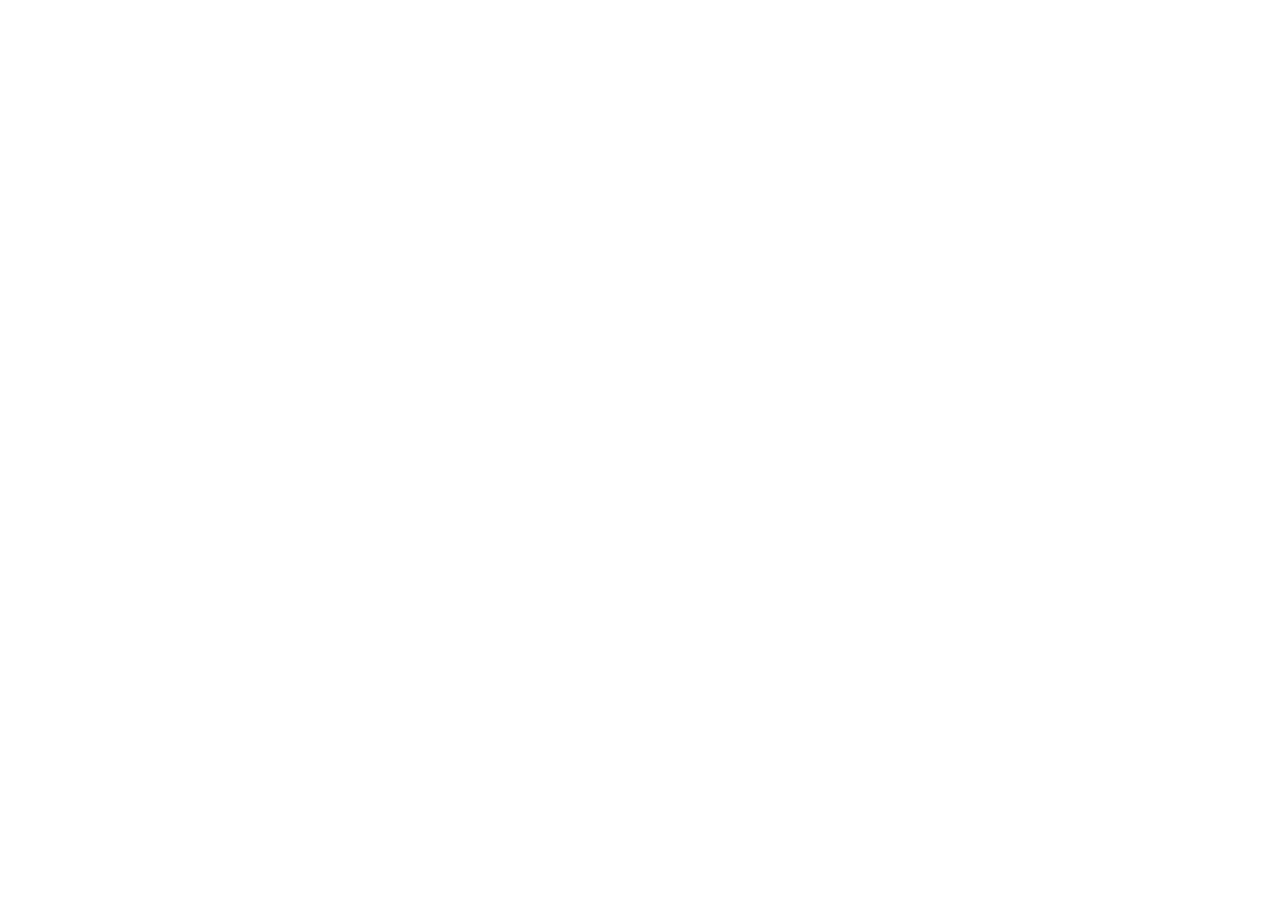
==== commit 4adb40aa: "https://virtual-labs.github.io/virtual-labs/exp-wave-nature-of-light-dei click on the link to test y" ====
--- a/simulation/index.html
+++ b/simulation/index.html
@@ -8,7 +8,7 @@
     <link rel="preconnect" href="https://fonts.googleapis.com">
     <link rel="preconnect" href="https://fonts.gstatic.com" crossorigin>
     <link href="https://fonts.googleapis.com/css2?family=Inter:wght@300;400;500;600;700&display=swap" rel="stylesheet">
-    <script type="module" crossorigin src="./assets/index-B7iZbb3B.js"></script>
+    <script type="module" crossorigin src="./assets/index-Dobg6PEn.js"></script>
     <link rel="stylesheet" crossorigin href="./assets/index-e54jE9Zp.css">
   </head>
   <body>
--- a/simulation/assets/index-e54jE9Zp.css
+++ b/simulation/assets/index-e54jE9Zp.css
@@ -1 +1,1870 @@
-*,:before,:after{--tw-border-spacing-x: 0;--tw-border-spacing-y: 0;--tw-translate-x: 0;--tw-translate-y: 0;--tw-rotate: 0;--tw-skew-x: 0;--tw-skew-y: 0;--tw-scale-x: 1;--tw-scale-y: 1;--tw-pan-x: ;--tw-pan-y: ;--tw-pinch-zoom: ;--tw-scroll-snap-strictness: proximity;--tw-gradient-from-position: ;--tw-gradient-via-position: ;--tw-gradient-to-position: ;--tw-ordinal: ;--tw-slashed-zero: ;--tw-numeric-figure: ;--tw-numeric-spacing: ;--tw-numeric-fraction: ;--tw-ring-inset: ;--tw-ring-offset-width: 0px;--tw-ring-offset-color: #fff;--tw-ring-color: rgb(59 130 246 / .5);--tw-ring-offset-shadow: 0 0 #0000;--tw-ring-shadow: 0 0 #0000;--tw-shadow: 0 0 #0000;--tw-shadow-colored: 0 0 #0000;--tw-blur: ;--tw-brightness: ;--tw-contrast: ;--tw-grayscale: ;--tw-hue-rotate: ;--tw-invert: ;--tw-saturate: ;--tw-sepia: ;--tw-drop-shadow: ;--tw-backdrop-blur: ;--tw-backdrop-brightness: ;--tw-backdrop-contrast: ;--tw-backdrop-grayscale: ;--tw-backdrop-hue-rotate: ;--tw-backdrop-invert: ;--tw-backdrop-opacity: ;--tw-backdrop-saturate: ;--tw-backdrop-sepia: ;--tw-contain-size: ;--tw-contain-layout: ;--tw-contain-paint: ;--tw-contain-style: }::backdrop{--tw-border-spacing-x: 0;--tw-border-spacing-y: 0;--tw-translate-x: 0;--tw-translate-y: 0;--tw-rotate: 0;--tw-skew-x: 0;--tw-skew-y: 0;--tw-scale-x: 1;--tw-scale-y: 1;--tw-pan-x: ;--tw-pan-y: ;--tw-pinch-zoom: ;--tw-scroll-snap-strictness: proximity;--tw-gradient-from-position: ;--tw-gradient-via-position: ;--tw-gradient-to-position: ;--tw-ordinal: ;--tw-slashed-zero: ;--tw-numeric-figure: ;--tw-numeric-spacing: ;--tw-numeric-fraction: ;--tw-ring-inset: ;--tw-ring-offset-width: 0px;--tw-ring-offset-color: #fff;--tw-ring-color: rgb(59 130 246 / .5);--tw-ring-offset-shadow: 0 0 #0000;--tw-ring-shadow: 0 0 #0000;--tw-shadow: 0 0 #0000;--tw-shadow-colored: 0 0 #0000;--tw-blur: ;--tw-brightness: ;--tw-contrast: ;--tw-grayscale: ;--tw-hue-rotate: ;--tw-invert: ;--tw-saturate: ;--tw-sepia: ;--tw-drop-shadow: ;--tw-backdrop-blur: ;--tw-backdrop-brightness: ;--tw-backdrop-contrast: ;--tw-backdrop-grayscale: ;--tw-backdrop-hue-rotate: ;--tw-backdrop-invert: ;--tw-backdrop-opacity: ;--tw-backdrop-saturate: ;--tw-backdrop-sepia: ;--tw-contain-size: ;--tw-contain-layout: ;--tw-contain-paint: ;--tw-contain-style: }*,:before,:after{box-sizing:border-box;border-width:0;border-style:solid;border-color:#e5e7eb}:before,:after{--tw-content: ""}html,:host{line-height:1.5;-webkit-text-size-adjust:100%;-moz-tab-size:4;-o-tab-size:4;tab-size:4;font-family:ui-sans-serif,system-ui,sans-serif,"Apple Color Emoji","Segoe UI Emoji",Segoe UI Symbol,"Noto Color Emoji";font-feature-settings:normal;font-variation-settings:normal;-webkit-tap-highlight-color:transparent}body{margin:0;line-height:inherit}hr{height:0;color:inherit;border-top-width:1px}abbr:where([title]){-webkit-text-decoration:underline dotted;text-decoration:underline dotted}h1,h2,h3,h4,h5,h6{font-size:inherit;font-weight:inherit}a{color:inherit;text-decoration:inherit}b,strong{font-weight:bolder}code,kbd,samp,pre{font-family:ui-monospace,SFMono-Regular,Menlo,Monaco,Consolas,Liberation Mono,Courier New,monospace;font-feature-settings:normal;font-variation-settings:normal;font-size:1em}small{font-size:80%}sub,sup{font-size:75%;line-height:0;position:relative;vertical-align:baseline}sub{bottom:-.25em}sup{top:-.5em}table{text-indent:0;border-color:inherit;border-collapse:collapse}button,input,optgroup,select,textarea{font-family:inherit;font-feature-settings:inherit;font-variation-settings:inherit;font-size:100%;font-weight:inherit;line-height:inherit;letter-spacing:inherit;color:inherit;margin:0;padding:0}button,select{text-transform:none}button,input:where([type=button]),input:where([type=reset]),input:where([type=submit]){-webkit-appearance:button;background-color:transparent;background-image:none}:-moz-focusring{outline:auto}:-moz-ui-invalid{box-shadow:none}progress{vertical-align:baseline}::-webkit-inner-spin-button,::-webkit-outer-spin-button{height:auto}[type=search]{-webkit-appearance:textfield;outline-offset:-2px}::-webkit-search-decoration{-webkit-appearance:none}::-webkit-file-upload-button{-webkit-appearance:button;font:inherit}summary{display:list-item}blockquote,dl,dd,h1,h2,h3,h4,h5,h6,hr,figure,p,pre{margin:0}fieldset{margin:0;padding:0}legend{padding:0}ol,ul,menu{list-style:none;margin:0;padding:0}dialog{padding:0}textarea{resize:vertical}input::-moz-placeholder,textarea::-moz-placeholder{opacity:1;color:#9ca3af}input::placeholder,textarea::placeholder{opacity:1;color:#9ca3af}button,[role=button]{cursor:pointer}:disabled{cursor:default}img,svg,video,canvas,audio,iframe,embed,object{display:block;vertical-align:middle}img,video{max-width:100%;height:auto}[hidden]:where(:not([hidden=until-found])){display:none}*{border-color:var(--border)}body{background-color:var(--background);font-family:ui-sans-serif,system-ui,sans-serif,"Apple Color Emoji","Segoe UI Emoji",Segoe UI Symbol,"Noto Color Emoji";color:var(--foreground);-webkit-font-smoothing:antialiased;-moz-osx-font-smoothing:grayscale;font-family:Inter,sans-serif}.container{width:100%}@media (min-width: 640px){.container{max-width:640px}}@media (min-width: 768px){.container{max-width:768px}}@media (min-width: 1024px){.container{max-width:1024px}}@media (min-width: 1280px){.container{max-width:1280px}}@media (min-width: 1536px){.container{max-width:1536px}}.simulation-container{background:var(--educational-bg);border-radius:.75rem;border-width:1px;--tw-border-opacity: 1;border-color:rgb(209 213 219 / var(--tw-border-opacity, 1));--tw-shadow: 0 10px 15px -3px rgb(0 0 0 / .1), 0 4px 6px -4px rgb(0 0 0 / .1);--tw-shadow-colored: 0 10px 15px -3px var(--tw-shadow-color), 0 4px 6px -4px var(--tw-shadow-color);box-shadow:var(--tw-ring-offset-shadow, 0 0 #0000),var(--tw-ring-shadow, 0 0 #0000),var(--tw-shadow)}.spectrum-slider{background:linear-gradient(to right,#8a2ce2,#3c83f6 16%,#16a249,#f5f50a 50%,#f59f0a 66%,#e64d19,#ad1f1f);height:12px;border-radius:6px;border-width:1px;--tw-border-opacity: 1;border-color:rgb(209 213 219 / var(--tw-border-opacity, 1));--tw-shadow: 0 1px 2px 0 rgb(0 0 0 / .05);--tw-shadow-colored: 0 1px 2px 0 var(--tw-shadow-color);box-shadow:var(--tw-ring-offset-shadow, 0 0 #0000),var(--tw-ring-shadow, 0 0 #0000),var(--tw-shadow)}.control-panel{background:linear-gradient(135deg,var(--educational-bg) 0%,hsl(220,12%,95%) 100%);border-width:1px;--tw-border-opacity: 1;border-color:rgb(209 213 219 / var(--tw-border-opacity, 1));--tw-shadow: 0 4px 6px -1px rgb(0 0 0 / .1), 0 2px 4px -2px rgb(0 0 0 / .1);--tw-shadow-colored: 0 4px 6px -1px var(--tw-shadow-color), 0 2px 4px -2px var(--tw-shadow-color);box-shadow:var(--tw-ring-offset-shadow, 0 0 #0000),var(--tw-ring-shadow, 0 0 #0000),var(--tw-shadow)}.physics-formula{border-radius:.25rem;border-width:1px;--tw-border-opacity: 1;border-color:rgb(191 219 254 / var(--tw-border-opacity, 1));--tw-bg-opacity: 1;background-color:rgb(239 246 255 / var(--tw-bg-opacity, 1));padding:.5rem .75rem;font-family:ui-monospace,SFMono-Regular,Menlo,Monaco,Consolas,Liberation Mono,Courier New,monospace;font-size:.875rem;line-height:1.25rem;color:var(--science-blue)}@keyframes wave-propagation{0%{opacity:.8;transform:scale(.95)}50%{opacity:1;transform:scale(1)}to{opacity:.8;transform:scale(.95)}}.educational-card{border-radius:var(--radius);border-width:1px;--tw-border-opacity: 1;border-color:rgb(229 231 235 / var(--tw-border-opacity, 1));--tw-bg-opacity: 1;background-color:rgb(255 255 255 / var(--tw-bg-opacity, 1));--tw-shadow: 0 1px 2px 0 rgb(0 0 0 / .05);--tw-shadow-colored: 0 1px 2px 0 var(--tw-shadow-color);box-shadow:var(--tw-ring-offset-shadow, 0 0 #0000),var(--tw-ring-shadow, 0 0 #0000),var(--tw-shadow);transition:all .2s ease-in-out}.educational-card:hover{--tw-border-opacity: 1;border-color:rgb(147 197 253 / var(--tw-border-opacity, 1));--tw-shadow: 0 4px 6px -1px rgb(0 0 0 / .1), 0 2px 4px -2px rgb(0 0 0 / .1);--tw-shadow-colored: 0 4px 6px -1px var(--tw-shadow-color), 0 2px 4px -2px var(--tw-shadow-color);box-shadow:var(--tw-ring-offset-shadow, 0 0 #0000),var(--tw-ring-shadow, 0 0 #0000),var(--tw-shadow)}.pointer-events-none{pointer-events:none}.pointer-events-auto{pointer-events:auto}.visible{visibility:visible}.fixed{position:fixed}.absolute{position:absolute}.relative{position:relative}.inset-0{top:0;right:0;bottom:0;left:0}.left-2{left:.5rem}.left-\[50\%\]{left:50%}.right-2{right:.5rem}.top-0{top:0}.top-2{top:.5rem}.top-\[50\%\]{top:50%}.z-50{z-index:50}.z-\[100\]{z-index:100}.-mx-1{margin-left:-.25rem;margin-right:-.25rem}.mx-auto{margin-left:auto;margin-right:auto}.my-1{margin-top:.25rem;margin-bottom:.25rem}.mb-1{margin-bottom:.25rem}.mb-2{margin-bottom:.5rem}.mb-3{margin-bottom:.75rem}.mb-4{margin-bottom:1rem}.mb-6{margin-bottom:1.5rem}.mb-8{margin-bottom:2rem}.ml-2{margin-left:.5rem}.ml-auto{margin-left:auto}.mr-3{margin-right:.75rem}.mt-12{margin-top:3rem}.mt-2{margin-top:.5rem}.mt-4{margin-top:1rem}.mt-6{margin-top:1.5rem}.mt-8{margin-top:2rem}.block{display:block}.flex{display:flex}.inline-flex{display:inline-flex}.table{display:table}.grid{display:grid}.aspect-square{aspect-ratio:1 / 1}.h-10{height:2.5rem}.h-11{height:2.75rem}.h-12{height:3rem}.h-2{height:.5rem}.h-3{height:.75rem}.h-3\.5{height:.875rem}.h-4{height:1rem}.h-5{height:1.25rem}.h-6{height:1.5rem}.h-8{height:2rem}.h-9{height:2.25rem}.h-full{height:100%}.h-px{height:1px}.max-h-\[--radix-context-menu-content-available-height\]{max-height:var(--radix-context-menu-content-available-height)}.max-h-\[var\(--radix-dropdown-menu-content-available-height\)\]{max-height:var(--radix-dropdown-menu-content-available-height)}.max-h-screen{max-height:100vh}.min-h-\[80px\]{min-height:80px}.min-h-screen{min-height:100vh}.w-10{width:2.5rem}.w-11{width:2.75rem}.w-2{width:.5rem}.w-3{width:.75rem}.w-3\.5{width:.875rem}.w-4{width:1rem}.w-5{width:1.25rem}.w-full{width:100%}.min-w-10{min-width:2.5rem}.min-w-11{min-width:2.75rem}.min-w-9{min-width:2.25rem}.min-w-\[8rem\]{min-width:8rem}.max-w-2xl{max-width:42rem}.max-w-7xl{max-width:80rem}.max-w-lg{max-width:32rem}.flex-1{flex:1 1 0%}.shrink-0{flex-shrink:0}.grow{flex-grow:1}.caption-bottom{caption-side:bottom}.origin-\[--radix-context-menu-content-transform-origin\]{transform-origin:var(--radix-context-menu-content-transform-origin)}.origin-\[--radix-dropdown-menu-content-transform-origin\]{transform-origin:var(--radix-dropdown-menu-content-transform-origin)}.origin-\[--radix-tooltip-content-transform-origin\]{transform-origin:var(--radix-tooltip-content-transform-origin)}.translate-x-\[-50\%\]{--tw-translate-x: -50%;transform:translate(var(--tw-translate-x),var(--tw-translate-y)) rotate(var(--tw-rotate)) skew(var(--tw-skew-x)) skewY(var(--tw-skew-y)) scaleX(var(--tw-scale-x)) scaleY(var(--tw-scale-y))}.translate-y-\[-50\%\]{--tw-translate-y: -50%;transform:translate(var(--tw-translate-x),var(--tw-translate-y)) rotate(var(--tw-rotate)) skew(var(--tw-skew-x)) skewY(var(--tw-skew-y)) scaleX(var(--tw-scale-x)) scaleY(var(--tw-scale-y))}.transform{transform:translate(var(--tw-translate-x),var(--tw-translate-y)) rotate(var(--tw-rotate)) skew(var(--tw-skew-x)) skewY(var(--tw-skew-y)) scaleX(var(--tw-scale-x)) scaleY(var(--tw-scale-y))}.cursor-crosshair{cursor:crosshair}.cursor-default{cursor:default}.cursor-pointer{cursor:pointer}.touch-none{touch-action:none}.select-none{-webkit-user-select:none;-moz-user-select:none;user-select:none}.grid-cols-1{grid-template-columns:repeat(1,minmax(0,1fr))}.grid-cols-2{grid-template-columns:repeat(2,minmax(0,1fr))}.flex-col{flex-direction:column}.flex-col-reverse{flex-direction:column-reverse}.flex-wrap{flex-wrap:wrap}.items-center{align-items:center}.justify-center{justify-content:center}.justify-between{justify-content:space-between}.gap-1{gap:.25rem}.gap-2{gap:.5rem}.gap-4{gap:1rem}.gap-6{gap:1.5rem}.gap-8{gap:2rem}.space-x-3>:not([hidden])~:not([hidden]){--tw-space-x-reverse: 0;margin-right:calc(.75rem * var(--tw-space-x-reverse));margin-left:calc(.75rem * calc(1 - var(--tw-space-x-reverse)))}.space-x-4>:not([hidden])~:not([hidden]){--tw-space-x-reverse: 0;margin-right:calc(1rem * var(--tw-space-x-reverse));margin-left:calc(1rem * calc(1 - var(--tw-space-x-reverse)))}.space-y-1>:not([hidden])~:not([hidden]){--tw-space-y-reverse: 0;margin-top:calc(.25rem * calc(1 - var(--tw-space-y-reverse)));margin-bottom:calc(.25rem * var(--tw-space-y-reverse))}.space-y-1\.5>:not([hidden])~:not([hidden]){--tw-space-y-reverse: 0;margin-top:calc(.375rem * calc(1 - var(--tw-space-y-reverse)));margin-bottom:calc(.375rem * var(--tw-space-y-reverse))}.space-y-2>:not([hidden])~:not([hidden]){--tw-space-y-reverse: 0;margin-top:calc(.5rem * calc(1 - var(--tw-space-y-reverse)));margin-bottom:calc(.5rem * var(--tw-space-y-reverse))}.space-y-3>:not([hidden])~:not([hidden]){--tw-space-y-reverse: 0;margin-top:calc(.75rem * calc(1 - var(--tw-space-y-reverse)));margin-bottom:calc(.75rem * var(--tw-space-y-reverse))}.space-y-4>:not([hidden])~:not([hidden]){--tw-space-y-reverse: 0;margin-top:calc(1rem * calc(1 - var(--tw-space-y-reverse)));margin-bottom:calc(1rem * var(--tw-space-y-reverse))}.space-y-6>:not([hidden])~:not([hidden]){--tw-space-y-reverse: 0;margin-top:calc(1.5rem * calc(1 - var(--tw-space-y-reverse)));margin-bottom:calc(1.5rem * var(--tw-space-y-reverse))}.overflow-auto{overflow:auto}.overflow-hidden{overflow:hidden}.overflow-y-auto{overflow-y:auto}.overflow-x-hidden{overflow-x:hidden}.whitespace-nowrap{white-space:nowrap}.rounded{border-radius:.25rem}.rounded-full{border-radius:9999px}.rounded-lg{border-radius:var(--radius)}.rounded-md{border-radius:calc(var(--radius) - 2px)}.rounded-sm{border-radius:calc(var(--radius) - 4px)}.rounded-xl{border-radius:.75rem}.border{border-width:1px}.border-2{border-width:2px}.border-b{border-bottom-width:1px}.border-l-4{border-left-width:4px}.border-t{border-top-width:1px}.border-blue-200{--tw-border-opacity: 1;border-color:rgb(191 219 254 / var(--tw-border-opacity, 1))}.border-destructive{border-color:var(--destructive)}.border-gray-300{--tw-border-opacity: 1;border-color:rgb(209 213 219 / var(--tw-border-opacity, 1))}.border-input{border-color:var(--input)}.border-orange-200{--tw-border-opacity: 1;border-color:rgb(254 215 170 / var(--tw-border-opacity, 1))}.border-primary{border-color:var(--primary)}.border-transparent{border-color:transparent}.border-l-blue-500{--tw-border-opacity: 1;border-left-color:rgb(59 130 246 / var(--tw-border-opacity, 1))}.border-l-green-500{--tw-border-opacity: 1;border-left-color:rgb(34 197 94 / var(--tw-border-opacity, 1))}.border-l-orange-500{--tw-border-opacity: 1;border-left-color:rgb(249 115 22 / var(--tw-border-opacity, 1))}.border-l-red-500{--tw-border-opacity: 1;border-left-color:rgb(239 68 68 / var(--tw-border-opacity, 1))}.bg-background{background-color:var(--background)}.bg-black\/80{background-color:#000c}.bg-blue-50{--tw-bg-opacity: 1;background-color:rgb(239 246 255 / var(--tw-bg-opacity, 1))}.bg-blue-500{--tw-bg-opacity: 1;background-color:rgb(59 130 246 / var(--tw-bg-opacity, 1))}.bg-blue-600{--tw-bg-opacity: 1;background-color:rgb(37 99 235 / var(--tw-bg-opacity, 1))}.bg-border{background-color:var(--border)}.bg-card{background-color:var(--card)}.bg-destructive{background-color:var(--destructive)}.bg-gray-50{--tw-bg-opacity: 1;background-color:rgb(249 250 251 / var(--tw-bg-opacity, 1))}.bg-gray-600{--tw-bg-opacity: 1;background-color:rgb(75 85 99 / var(--tw-bg-opacity, 1))}.bg-green-50{--tw-bg-opacity: 1;background-color:rgb(240 253 244 / var(--tw-bg-opacity, 1))}.bg-green-500{--tw-bg-opacity: 1;background-color:rgb(34 197 94 / var(--tw-bg-opacity, 1))}.bg-muted{background-color:var(--muted)}.bg-orange-50{--tw-bg-opacity: 1;background-color:rgb(255 247 237 / var(--tw-bg-opacity, 1))}.bg-popover{background-color:var(--popover)}.bg-primary{background-color:var(--primary)}.bg-purple-500{--tw-bg-opacity: 1;background-color:rgb(168 85 247 / var(--tw-bg-opacity, 1))}.bg-red-50{--tw-bg-opacity: 1;background-color:rgb(254 242 242 / var(--tw-bg-opacity, 1))}.bg-secondary{background-color:var(--secondary)}.bg-transparent{background-color:transparent}.bg-white{--tw-bg-opacity: 1;background-color:rgb(255 255 255 / var(--tw-bg-opacity, 1))}.bg-gradient-to-br{background-image:linear-gradient(to bottom right,var(--tw-gradient-stops))}.from-blue-50{--tw-gradient-from: #eff6ff var(--tw-gradient-from-position);--tw-gradient-to: rgb(239 246 255 / 0) var(--tw-gradient-to-position);--tw-gradient-stops: var(--tw-gradient-from), var(--tw-gradient-to)}.via-white{--tw-gradient-to: rgb(255 255 255 / 0) var(--tw-gradient-to-position);--tw-gradient-stops: var(--tw-gradient-from), #fff var(--tw-gradient-via-position), var(--tw-gradient-to)}.to-indigo-50{--tw-gradient-to: #eef2ff var(--tw-gradient-to-position)}.fill-current{fill:currentColor}.p-1{padding:.25rem}.p-3{padding:.75rem}.p-4{padding:1rem}.p-5{padding:1.25rem}.p-6{padding:1.5rem}.px-2{padding-left:.5rem;padding-right:.5rem}.px-2\.5{padding-left:.625rem;padding-right:.625rem}.px-3{padding-left:.75rem;padding-right:.75rem}.px-4{padding-left:1rem;padding-right:1rem}.px-5{padding-left:1.25rem;padding-right:1.25rem}.px-6{padding-left:1.5rem;padding-right:1.5rem}.px-8{padding-left:2rem;padding-right:2rem}.py-0\.5{padding-top:.125rem;padding-bottom:.125rem}.py-1{padding-top:.25rem;padding-bottom:.25rem}.py-1\.5{padding-top:.375rem;padding-bottom:.375rem}.py-2{padding-top:.5rem;padding-bottom:.5rem}.py-3{padding-top:.75rem;padding-bottom:.75rem}.py-4{padding-top:1rem;padding-bottom:1rem}.py-8{padding-top:2rem;padding-bottom:2rem}.pb-4{padding-bottom:1rem}.pl-8{padding-left:2rem}.pr-2{padding-right:.5rem}.pr-8{padding-right:2rem}.pt-0{padding-top:0}.pt-6{padding-top:1.5rem}.text-left{text-align:left}.text-center{text-align:center}.align-middle{vertical-align:middle}.font-mono{font-family:ui-monospace,SFMono-Regular,Menlo,Monaco,Consolas,Liberation Mono,Courier New,monospace}.text-2xl{font-size:1.5rem;line-height:2rem}.text-4xl{font-size:2.25rem;line-height:2.5rem}.text-base{font-size:1rem;line-height:1.5rem}.text-lg{font-size:1.125rem;line-height:1.75rem}.text-sm{font-size:.875rem;line-height:1.25rem}.text-xl{font-size:1.25rem;line-height:1.75rem}.text-xs{font-size:.75rem;line-height:1rem}.font-bold{font-weight:700}.font-medium{font-weight:500}.font-semibold{font-weight:600}.leading-none{line-height:1}.leading-relaxed{line-height:1.625}.tracking-tight{letter-spacing:-.025em}.tracking-widest{letter-spacing:.1em}.text-blue-600{--tw-text-opacity: 1;color:rgb(37 99 235 / var(--tw-text-opacity, 1))}.text-blue-700{--tw-text-opacity: 1;color:rgb(29 78 216 / var(--tw-text-opacity, 1))}.text-blue-800{--tw-text-opacity: 1;color:rgb(30 64 175 / var(--tw-text-opacity, 1))}.text-card-foreground{color:var(--card-foreground)}.text-current{color:currentColor}.text-destructive{color:var(--destructive)}.text-destructive-foreground{color:var(--destructive-foreground)}.text-foreground{color:var(--foreground)}.text-gray-500{--tw-text-opacity: 1;color:rgb(107 114 128 / var(--tw-text-opacity, 1))}.text-gray-600{--tw-text-opacity: 1;color:rgb(75 85 99 / var(--tw-text-opacity, 1))}.text-gray-700{--tw-text-opacity: 1;color:rgb(55 65 81 / var(--tw-text-opacity, 1))}.text-gray-800{--tw-text-opacity: 1;color:rgb(31 41 55 / var(--tw-text-opacity, 1))}.text-gray-900{--tw-text-opacity: 1;color:rgb(17 24 39 / var(--tw-text-opacity, 1))}.text-green-600{--tw-text-opacity: 1;color:rgb(22 163 74 / var(--tw-text-opacity, 1))}.text-green-700{--tw-text-opacity: 1;color:rgb(21 128 61 / var(--tw-text-opacity, 1))}.text-green-800{--tw-text-opacity: 1;color:rgb(22 101 52 / var(--tw-text-opacity, 1))}.text-muted-foreground{color:var(--muted-foreground)}.text-orange-500{--tw-text-opacity: 1;color:rgb(249 115 22 / var(--tw-text-opacity, 1))}.text-orange-600{--tw-text-opacity: 1;color:rgb(234 88 12 / var(--tw-text-opacity, 1))}.text-orange-700{--tw-text-opacity: 1;color:rgb(194 65 12 / var(--tw-text-opacity, 1))}.text-orange-800{--tw-text-opacity: 1;color:rgb(154 52 18 / var(--tw-text-opacity, 1))}.text-popover-foreground{color:var(--popover-foreground)}.text-primary{color:var(--primary)}.text-primary-foreground{color:var(--primary-foreground)}.text-purple-600{--tw-text-opacity: 1;color:rgb(147 51 234 / var(--tw-text-opacity, 1))}.text-red-600{--tw-text-opacity: 1;color:rgb(220 38 38 / var(--tw-text-opacity, 1))}.text-secondary-foreground{color:var(--secondary-foreground)}.text-white{--tw-text-opacity: 1;color:rgb(255 255 255 / var(--tw-text-opacity, 1))}.text-yellow-600{--tw-text-opacity: 1;color:rgb(202 138 4 / var(--tw-text-opacity, 1))}.underline-offset-4{text-underline-offset:4px}.opacity-0{opacity:0}.opacity-60{opacity:.6}.opacity-90{opacity:.9}.shadow-lg{--tw-shadow: 0 10px 15px -3px rgb(0 0 0 / .1), 0 4px 6px -4px rgb(0 0 0 / .1);--tw-shadow-colored: 0 10px 15px -3px var(--tw-shadow-color), 0 4px 6px -4px var(--tw-shadow-color);box-shadow:var(--tw-ring-offset-shadow, 0 0 #0000),var(--tw-ring-shadow, 0 0 #0000),var(--tw-shadow)}.shadow-md{--tw-shadow: 0 4px 6px -1px rgb(0 0 0 / .1), 0 2px 4px -2px rgb(0 0 0 / .1);--tw-shadow-colored: 0 4px 6px -1px var(--tw-shadow-color), 0 2px 4px -2px var(--tw-shadow-color);box-shadow:var(--tw-ring-offset-shadow, 0 0 #0000),var(--tw-ring-shadow, 0 0 #0000),var(--tw-shadow)}.shadow-sm{--tw-shadow: 0 1px 2px 0 rgb(0 0 0 / .05);--tw-shadow-colored: 0 1px 2px 0 var(--tw-shadow-color);box-shadow:var(--tw-ring-offset-shadow, 0 0 #0000),var(--tw-ring-shadow, 0 0 #0000),var(--tw-shadow)}.outline-none{outline:2px solid transparent;outline-offset:2px}.outline{outline-style:solid}.ring-0{--tw-ring-offset-shadow: var(--tw-ring-inset) 0 0 0 var(--tw-ring-offset-width) var(--tw-ring-offset-color);--tw-ring-shadow: var(--tw-ring-inset) 0 0 0 calc(0px + var(--tw-ring-offset-width)) var(--tw-ring-color);box-shadow:var(--tw-ring-offset-shadow),var(--tw-ring-shadow),var(--tw-shadow, 0 0 #0000)}.ring-offset-background{--tw-ring-offset-color: var(--background)}.grayscale{--tw-grayscale: grayscale(100%);filter:var(--tw-blur) var(--tw-brightness) var(--tw-contrast) var(--tw-grayscale) var(--tw-hue-rotate) var(--tw-invert) var(--tw-saturate) var(--tw-sepia) var(--tw-drop-shadow)}.filter{filter:var(--tw-blur) var(--tw-brightness) var(--tw-contrast) var(--tw-grayscale) var(--tw-hue-rotate) var(--tw-invert) var(--tw-saturate) var(--tw-sepia) var(--tw-drop-shadow)}.transition-all{transition-property:all;transition-timing-function:cubic-bezier(.4,0,.2,1);transition-duration:.15s}.transition-colors{transition-property:color,background-color,border-color,text-decoration-color,fill,stroke;transition-timing-function:cubic-bezier(.4,0,.2,1);transition-duration:.15s}.transition-opacity{transition-property:opacity;transition-timing-function:cubic-bezier(.4,0,.2,1);transition-duration:.15s}.transition-transform{transition-property:transform;transition-timing-function:cubic-bezier(.4,0,.2,1);transition-duration:.15s}.duration-200{transition-duration:.2s}@keyframes enter{0%{opacity:var(--tw-enter-opacity, 1);transform:translate3d(var(--tw-enter-translate-x, 0),var(--tw-enter-translate-y, 0),0) scale3d(var(--tw-enter-scale, 1),var(--tw-enter-scale, 1),var(--tw-enter-scale, 1)) rotate(var(--tw-enter-rotate, 0))}}@keyframes exit{to{opacity:var(--tw-exit-opacity, 1);transform:translate3d(var(--tw-exit-translate-x, 0),var(--tw-exit-translate-y, 0),0) scale3d(var(--tw-exit-scale, 1),var(--tw-exit-scale, 1),var(--tw-exit-scale, 1)) rotate(var(--tw-exit-rotate, 0))}}.animate-in{animation-name:enter;animation-duration:.15s;--tw-enter-opacity: initial;--tw-enter-scale: initial;--tw-enter-rotate: initial;--tw-enter-translate-x: initial;--tw-enter-translate-y: initial}.fade-in-0{--tw-enter-opacity: 0}.fade-in-80{--tw-enter-opacity: .8}.zoom-in-95{--tw-enter-scale: .95}.duration-200{animation-duration:.2s}:root{--background: hsl(0, 0%, 100%);--foreground: hsl(220, 14.3%, 4.1%);--muted: hsl(220, 4.8%, 95.9%);--muted-foreground: hsl(220, 5.3%, 44.7%);--popover: hsl(0, 0%, 100%);--popover-foreground: hsl(220, 14.3%, 4.1%);--card: hsl(0, 0%, 100%);--card-foreground: hsl(220, 14.3%, 4.1%);--border: hsl(220, 5.9%, 90%);--input: hsl(220, 5.9%, 90%);--primary: hsl(207, 90%, 54%);--primary-foreground: hsl(211, 100%, 99%);--secondary: hsl(220, 4.8%, 95.9%);--secondary-foreground: hsl(220, 9.8%, 10%);--accent: hsl(220, 4.8%, 95.9%);--accent-foreground: hsl(220, 9.8%, 10%);--destructive: hsl(0, 84.2%, 60.2%);--destructive-foreground: hsl(220, 9.1%, 97.8%);--ring: hsl(220, 14.3%, 4.1%);--radius: .5rem;--science-blue: hsl(220, 90%, 32%);--bright-blue: hsl(217, 91%, 60%);--wave-orange: hsl(20, 85%, 55%);--interference-red: hsl(15, 80%, 50%);--wave-violet: hsl(271, 76%, 53%);--wave-green: hsl(142, 76%, 36%);--educational-bg: hsl(220, 15%, 97%);--ruler-color: hsl(210, 20%, 25%);--fringe-bright: hsl(15, 75%, 45%);--fringe-dark: hsl(220, 10%, 15%)}.dark{--background: hsl(240, 10%, 3.9%);--foreground: hsl(0, 0%, 98%);--muted: hsl(240, 3.7%, 15.9%);--muted-foreground: hsl(240, 5%, 64.9%);--popover: hsl(240, 10%, 3.9%);--popover-foreground: hsl(0, 0%, 98%);--card: hsl(240, 10%, 3.9%);--card-foreground: hsl(0, 0%, 98%);--border: hsl(240, 3.7%, 15.9%);--input: hsl(240, 3.7%, 15.9%);--primary: hsl(207, 90%, 54%);--primary-foreground: hsl(211, 100%, 99%);--secondary: hsl(240, 3.7%, 15.9%);--secondary-foreground: hsl(0, 0%, 98%);--accent: hsl(240, 3.7%, 15.9%);--accent-foreground: hsl(0, 0%, 98%);--destructive: hsl(0, 62.8%, 30.6%);--destructive-foreground: hsl(0, 0%, 98%);--ring: hsl(240, 4.9%, 83.9%);--radius: .5rem}.file\:border-0::file-selector-button{border-width:0px}.file\:bg-transparent::file-selector-button{background-color:transparent}.file\:text-sm::file-selector-button{font-size:.875rem;line-height:1.25rem}.file\:font-medium::file-selector-button{font-weight:500}.file\:text-foreground::file-selector-button{color:var(--foreground)}.placeholder\:text-muted-foreground::-moz-placeholder{color:var(--muted-foreground)}.placeholder\:text-muted-foreground::placeholder{color:var(--muted-foreground)}.hover\:bg-accent:hover{background-color:var(--accent)}.hover\:bg-blue-700:hover{--tw-bg-opacity: 1;background-color:rgb(29 78 216 / var(--tw-bg-opacity, 1))}.hover\:bg-gray-50:hover{--tw-bg-opacity: 1;background-color:rgb(249 250 251 / var(--tw-bg-opacity, 1))}.hover\:bg-gray-700:hover{--tw-bg-opacity: 1;background-color:rgb(55 65 81 / var(--tw-bg-opacity, 1))}.hover\:bg-muted:hover{background-color:var(--muted)}.hover\:bg-secondary:hover{background-color:var(--secondary)}.hover\:text-accent-foreground:hover{color:var(--accent-foreground)}.hover\:text-foreground:hover{color:var(--foreground)}.hover\:text-muted-foreground:hover{color:var(--muted-foreground)}.hover\:underline:hover{text-decoration-line:underline}.focus\:bg-accent:focus{background-color:var(--accent)}.focus\:text-accent-foreground:focus{color:var(--accent-foreground)}.focus\:opacity-100:focus{opacity:1}.focus\:outline-none:focus{outline:2px solid transparent;outline-offset:2px}.focus\:ring-2:focus{--tw-ring-offset-shadow: var(--tw-ring-inset) 0 0 0 var(--tw-ring-offset-width) var(--tw-ring-offset-color);--tw-ring-shadow: var(--tw-ring-inset) 0 0 0 calc(2px + var(--tw-ring-offset-width)) var(--tw-ring-color);box-shadow:var(--tw-ring-offset-shadow),var(--tw-ring-shadow),var(--tw-shadow, 0 0 #0000)}.focus\:ring-ring:focus{--tw-ring-color: var(--ring)}.focus\:ring-offset-2:focus{--tw-ring-offset-width: 2px}.focus-visible\:outline-none:focus-visible{outline:2px solid transparent;outline-offset:2px}.focus-visible\:ring-2:focus-visible{--tw-ring-offset-shadow: var(--tw-ring-inset) 0 0 0 var(--tw-ring-offset-width) var(--tw-ring-offset-color);--tw-ring-shadow: var(--tw-ring-inset) 0 0 0 calc(2px + var(--tw-ring-offset-width)) var(--tw-ring-color);box-shadow:var(--tw-ring-offset-shadow),var(--tw-ring-shadow),var(--tw-shadow, 0 0 #0000)}.focus-visible\:ring-ring:focus-visible{--tw-ring-color: var(--ring)}.focus-visible\:ring-offset-2:focus-visible{--tw-ring-offset-width: 2px}.focus-visible\:ring-offset-background:focus-visible{--tw-ring-offset-color: var(--background)}.disabled\:pointer-events-none:disabled{pointer-events:none}.disabled\:cursor-not-allowed:disabled{cursor:not-allowed}.disabled\:opacity-50:disabled{opacity:.5}.group:hover .group-hover\:opacity-100{opacity:1}.group.destructive .group-\[\.destructive\]\:text-red-300{--tw-text-opacity: 1;color:rgb(252 165 165 / var(--tw-text-opacity, 1))}.group.destructive .group-\[\.destructive\]\:hover\:bg-destructive:hover{background-color:var(--destructive)}.group.destructive .group-\[\.destructive\]\:hover\:text-destructive-foreground:hover{color:var(--destructive-foreground)}.group.destructive .group-\[\.destructive\]\:hover\:text-red-50:hover{--tw-text-opacity: 1;color:rgb(254 242 242 / var(--tw-text-opacity, 1))}.group.destructive .group-\[\.destructive\]\:focus\:ring-destructive:focus{--tw-ring-color: var(--destructive)}.group.destructive .group-\[\.destructive\]\:focus\:ring-red-400:focus{--tw-ring-opacity: 1;--tw-ring-color: rgb(248 113 113 / var(--tw-ring-opacity, 1))}.group.destructive .group-\[\.destructive\]\:focus\:ring-offset-red-600:focus{--tw-ring-offset-color: #dc2626}.peer:disabled~.peer-disabled\:cursor-not-allowed{cursor:not-allowed}.peer:disabled~.peer-disabled\:opacity-70{opacity:.7}.data-\[disabled\]\:pointer-events-none[data-disabled]{pointer-events:none}.data-\[state\=checked\]\:translate-x-5[data-state=checked]{--tw-translate-x: 1.25rem;transform:translate(var(--tw-translate-x),var(--tw-translate-y)) rotate(var(--tw-rotate)) skew(var(--tw-skew-x)) skewY(var(--tw-skew-y)) scaleX(var(--tw-scale-x)) scaleY(var(--tw-scale-y))}.data-\[state\=unchecked\]\:translate-x-0[data-state=unchecked],.data-\[swipe\=cancel\]\:translate-x-0[data-swipe=cancel]{--tw-translate-x: 0px;transform:translate(var(--tw-translate-x),var(--tw-translate-y)) rotate(var(--tw-rotate)) skew(var(--tw-skew-x)) skewY(var(--tw-skew-y)) scaleX(var(--tw-scale-x)) scaleY(var(--tw-scale-y))}.data-\[swipe\=end\]\:translate-x-\[var\(--radix-toast-swipe-end-x\)\][data-swipe=end]{--tw-translate-x: var(--radix-toast-swipe-end-x);transform:translate(var(--tw-translate-x),var(--tw-translate-y)) rotate(var(--tw-rotate)) skew(var(--tw-skew-x)) skewY(var(--tw-skew-y)) scaleX(var(--tw-scale-x)) scaleY(var(--tw-scale-y))}.data-\[swipe\=move\]\:translate-x-\[var\(--radix-toast-swipe-move-x\)\][data-swipe=move]{--tw-translate-x: var(--radix-toast-swipe-move-x);transform:translate(var(--tw-translate-x),var(--tw-translate-y)) rotate(var(--tw-rotate)) skew(var(--tw-skew-x)) skewY(var(--tw-skew-y)) scaleX(var(--tw-scale-x)) scaleY(var(--tw-scale-y))}@keyframes accordion-up{0%{height:var(--radix-accordion-content-height)}to{height:0}}.data-\[state\=closed\]\:animate-accordion-up[data-state=closed]{animation:accordion-up .2s ease-out}@keyframes accordion-down{0%{height:0}to{height:var(--radix-accordion-content-height)}}.data-\[state\=open\]\:animate-accordion-down[data-state=open]{animation:accordion-down .2s ease-out}.data-\[state\=active\]\:bg-background[data-state=active]{background-color:var(--background)}.data-\[state\=checked\]\:bg-primary[data-state=checked]{background-color:var(--primary)}.data-\[state\=on\]\:bg-accent[data-state=on],.data-\[state\=open\]\:bg-accent[data-state=open]{background-color:var(--accent)}.data-\[state\=selected\]\:bg-muted[data-state=selected]{background-color:var(--muted)}.data-\[state\=unchecked\]\:bg-input[data-state=unchecked]{background-color:var(--input)}.data-\[state\=active\]\:text-foreground[data-state=active]{color:var(--foreground)}.data-\[state\=checked\]\:text-primary-foreground[data-state=checked]{color:var(--primary-foreground)}.data-\[state\=on\]\:text-accent-foreground[data-state=on],.data-\[state\=open\]\:text-accent-foreground[data-state=open]{color:var(--accent-foreground)}.data-\[disabled\]\:opacity-50[data-disabled]{opacity:.5}.data-\[state\=active\]\:shadow-sm[data-state=active]{--tw-shadow: 0 1px 2px 0 rgb(0 0 0 / .05);--tw-shadow-colored: 0 1px 2px 0 var(--tw-shadow-color);box-shadow:var(--tw-ring-offset-shadow, 0 0 #0000),var(--tw-ring-shadow, 0 0 #0000),var(--tw-shadow)}.data-\[swipe\=move\]\:transition-none[data-swipe=move]{transition-property:none}.data-\[state\=open\]\:animate-in[data-state=open]{animation-name:enter;animation-duration:.15s;--tw-enter-opacity: initial;--tw-enter-scale: initial;--tw-enter-rotate: initial;--tw-enter-translate-x: initial;--tw-enter-translate-y: initial}.data-\[state\=closed\]\:animate-out[data-state=closed],.data-\[swipe\=end\]\:animate-out[data-swipe=end]{animation-name:exit;animation-duration:.15s;--tw-exit-opacity: initial;--tw-exit-scale: initial;--tw-exit-rotate: initial;--tw-exit-translate-x: initial;--tw-exit-translate-y: initial}.data-\[state\=closed\]\:fade-out-0[data-state=closed]{--tw-exit-opacity: 0}.data-\[state\=closed\]\:fade-out-80[data-state=closed]{--tw-exit-opacity: .8}.data-\[state\=open\]\:fade-in-0[data-state=open]{--tw-enter-opacity: 0}.data-\[state\=closed\]\:zoom-out-95[data-state=closed]{--tw-exit-scale: .95}.data-\[state\=open\]\:zoom-in-95[data-state=open]{--tw-enter-scale: .95}.data-\[side\=bottom\]\:slide-in-from-top-2[data-side=bottom]{--tw-enter-translate-y: -.5rem}.data-\[side\=left\]\:slide-in-from-right-2[data-side=left]{--tw-enter-translate-x: .5rem}.data-\[side\=right\]\:slide-in-from-left-2[data-side=right]{--tw-enter-translate-x: -.5rem}.data-\[side\=top\]\:slide-in-from-bottom-2[data-side=top]{--tw-enter-translate-y: .5rem}.data-\[state\=closed\]\:slide-out-to-left-1\/2[data-state=closed]{--tw-exit-translate-x: -50%}.data-\[state\=closed\]\:slide-out-to-right-full[data-state=closed]{--tw-exit-translate-x: 100%}.data-\[state\=closed\]\:slide-out-to-top-\[48\%\][data-state=closed]{--tw-exit-translate-y: -48%}.data-\[state\=open\]\:slide-in-from-left-1\/2[data-state=open]{--tw-enter-translate-x: -50%}.data-\[state\=open\]\:slide-in-from-top-\[48\%\][data-state=open]{--tw-enter-translate-y: -48%}.data-\[state\=open\]\:slide-in-from-top-full[data-state=open]{--tw-enter-translate-y: -100%}.dark\:border-destructive:is(.dark *){border-color:var(--destructive)}@media (min-width: 640px){.sm\:bottom-0{bottom:0}.sm\:right-0{right:0}.sm\:top-auto{top:auto}.sm\:mt-0{margin-top:0}.sm\:flex-row{flex-direction:row}.sm\:flex-col{flex-direction:column}.sm\:justify-end{justify-content:flex-end}.sm\:space-x-2>:not([hidden])~:not([hidden]){--tw-space-x-reverse: 0;margin-right:calc(.5rem * var(--tw-space-x-reverse));margin-left:calc(.5rem * calc(1 - var(--tw-space-x-reverse)))}.sm\:rounded-lg{border-radius:var(--radius)}.sm\:text-left{text-align:left}.data-\[state\=open\]\:sm\:slide-in-from-bottom-full[data-state=open]{--tw-enter-translate-y: 100%}}@media (min-width: 768px){.md\:max-w-\[420px\]{max-width:420px}.md\:grid-cols-2{grid-template-columns:repeat(2,minmax(0,1fr))}.md\:grid-cols-3{grid-template-columns:repeat(3,minmax(0,1fr))}.md\:grid-cols-4{grid-template-columns:repeat(4,minmax(0,1fr))}.md\:text-sm{font-size:.875rem;line-height:1.25rem}}@media (min-width: 1024px){.lg\:grid-cols-3{grid-template-columns:repeat(3,minmax(0,1fr))}}@media (min-width: 1280px){.xl\:col-span-1{grid-column:span 1 / span 1}.xl\:col-span-3{grid-column:span 3 / span 3}.xl\:grid-cols-4{grid-template-columns:repeat(4,minmax(0,1fr))}}.\[\&\:has\(\[role\=checkbox\]\)\]\:pr-0:has([role=checkbox]){padding-right:0}.\[\&\>svg\+div\]\:translate-y-\[-3px\]>svg+div{--tw-translate-y: -3px;transform:translate(var(--tw-translate-x),var(--tw-translate-y)) rotate(var(--tw-rotate)) skew(var(--tw-skew-x)) skewY(var(--tw-skew-y)) scaleX(var(--tw-scale-x)) scaleY(var(--tw-scale-y))}.\[\&\>svg\]\:absolute>svg{position:absolute}.\[\&\>svg\]\:left-4>svg{left:1rem}.\[\&\>svg\]\:top-4>svg{top:1rem}.\[\&\>svg\]\:text-destructive>svg{color:var(--destructive)}.\[\&\>svg\]\:text-foreground>svg{color:var(--foreground)}.\[\&\>svg\~\*\]\:pl-7>svg~*{padding-left:1.75rem}.\[\&\>tr\]\:last\:border-b-0:last-child>tr{border-bottom-width:0px}.\[\&\[data-state\=open\]\>svg\]\:rotate-180[data-state=open]>svg{--tw-rotate: 180deg;transform:translate(var(--tw-translate-x),var(--tw-translate-y)) rotate(var(--tw-rotate)) skew(var(--tw-skew-x)) skewY(var(--tw-skew-y)) scaleX(var(--tw-scale-x)) scaleY(var(--tw-scale-y))}.\[\&_p\]\:leading-relaxed p{line-height:1.625}.\[\&_svg\]\:pointer-events-none svg{pointer-events:none}.\[\&_svg\]\:size-4 svg{width:1rem;height:1rem}.\[\&_svg\]\:shrink-0 svg{flex-shrink:0}.\[\&_tr\:last-child\]\:border-0 tr:last-child{border-width:0px}.\[\&_tr\]\:border-b tr{border-bottom-width:1px}
+*,
+:before,
+:after {
+  --tw-border-spacing-x: 0;
+  --tw-border-spacing-y: 0;
+  --tw-translate-x: 0;
+  --tw-translate-y: 0;
+  --tw-rotate: 0;
+  --tw-skew-x: 0;
+  --tw-skew-y: 0;
+  --tw-scale-x: 1;
+  --tw-scale-y: 1;
+  --tw-pan-x: ;
+  --tw-pan-y: ;
+  --tw-pinch-zoom: ;
+  --tw-scroll-snap-strictness: proximity;
+  --tw-gradient-from-position: ;
+  --tw-gradient-via-position: ;
+  --tw-gradient-to-position: ;
+  --tw-ordinal: ;
+  --tw-slashed-zero: ;
+  --tw-numeric-figure: ;
+  --tw-numeric-spacing: ;
+  --tw-numeric-fraction: ;
+  --tw-ring-inset: ;
+  --tw-ring-offset-width: 0px;
+  --tw-ring-offset-color: #fff;
+  --tw-ring-color: rgb(59 130 246 / 0.5);
+  --tw-ring-offset-shadow: 0 0 #0000;
+  --tw-ring-shadow: 0 0 #0000;
+  --tw-shadow: 0 0 #0000;
+  --tw-shadow-colored: 0 0 #0000;
+  --tw-blur: ;
+  --tw-brightness: ;
+  --tw-contrast: ;
+  --tw-grayscale: ;
+  --tw-hue-rotate: ;
+  --tw-invert: ;
+  --tw-saturate: ;
+  --tw-sepia: ;
+  --tw-drop-shadow: ;
+  --tw-backdrop-blur: ;
+  --tw-backdrop-brightness: ;
+  --tw-backdrop-contrast: ;
+  --tw-backdrop-grayscale: ;
+  --tw-backdrop-hue-rotate: ;
+  --tw-backdrop-invert: ;
+  --tw-backdrop-opacity: ;
+  --tw-backdrop-saturate: ;
+  --tw-backdrop-sepia: ;
+  --tw-contain-size: ;
+  --tw-contain-layout: ;
+  --tw-contain-paint: ;
+  --tw-contain-style: ;
+}
+::backdrop {
+  --tw-border-spacing-x: 0;
+  --tw-border-spacing-y: 0;
+  --tw-translate-x: 0;
+  --tw-translate-y: 0;
+  --tw-rotate: 0;
+  --tw-skew-x: 0;
+  --tw-skew-y: 0;
+  --tw-scale-x: 1;
+  --tw-scale-y: 1;
+  --tw-pan-x: ;
+  --tw-pan-y: ;
+  --tw-pinch-zoom: ;
+  --tw-scroll-snap-strictness: proximity;
+  --tw-gradient-from-position: ;
+  --tw-gradient-via-position: ;
+  --tw-gradient-to-position: ;
+  --tw-ordinal: ;
+  --tw-slashed-zero: ;
+  --tw-numeric-figure: ;
+  --tw-numeric-spacing: ;
+  --tw-numeric-fraction: ;
+  --tw-ring-inset: ;
+  --tw-ring-offset-width: 0px;
+  --tw-ring-offset-color: #fff;
+  --tw-ring-color: rgb(59 130 246 / 0.5);
+  --tw-ring-offset-shadow: 0 0 #0000;
+  --tw-ring-shadow: 0 0 #0000;
+  --tw-shadow: 0 0 #0000;
+  --tw-shadow-colored: 0 0 #0000;
+  --tw-blur: ;
+  --tw-brightness: ;
+  --tw-contrast: ;
+  --tw-grayscale: ;
+  --tw-hue-rotate: ;
+  --tw-invert: ;
+  --tw-saturate: ;
+  --tw-sepia: ;
+  --tw-drop-shadow: ;
+  --tw-backdrop-blur: ;
+  --tw-backdrop-brightness: ;
+  --tw-backdrop-contrast: ;
+  --tw-backdrop-grayscale: ;
+  --tw-backdrop-hue-rotate: ;
+  --tw-backdrop-invert: ;
+  --tw-backdrop-opacity: ;
+  --tw-backdrop-saturate: ;
+  --tw-backdrop-sepia: ;
+  --tw-contain-size: ;
+  --tw-contain-layout: ;
+  --tw-contain-paint: ;
+  --tw-contain-style: ;
+}
+*,
+:before,
+:after {
+  box-sizing: border-box;
+  border-width: 0;
+  border-style: solid;
+  border-color: #e5e7eb;
+}
+:before,
+:after {
+  --tw-content: "";
+}
+html,
+:host {
+  line-height: 1.5;
+  -webkit-text-size-adjust: 100%;
+  -moz-tab-size: 4;
+  -o-tab-size: 4;
+  tab-size: 4;
+  font-family: ui-sans-serif, system-ui, sans-serif, "Apple Color Emoji",
+    "Segoe UI Emoji", Segoe UI Symbol, "Noto Color Emoji";
+  font-feature-settings: normal;
+  font-variation-settings: normal;
+  -webkit-tap-highlight-color: transparent;
+}
+body {
+  margin: 0;
+  line-height: inherit;
+}
+hr {
+  height: 0;
+  color: inherit;
+  border-top-width: 1px;
+}
+abbr:where([title]) {
+  -webkit-text-decoration: underline dotted;
+  text-decoration: underline dotted;
+}
+h1,
+h2,
+h3,
+h4,
+h5,
+h6 {
+  font-size: inherit;
+  font-weight: inherit;
+}
+a {
+  color: inherit;
+  text-decoration: inherit;
+}
+b,
+strong {
+  font-weight: bolder;
+}
+code,
+kbd,
+samp,
+pre {
+  font-family: ui-monospace, SFMono-Regular, Menlo, Monaco, Consolas,
+    Liberation Mono, Courier New, monospace;
+  font-feature-settings: normal;
+  font-variation-settings: normal;
+  font-size: 1em;
+}
+small {
+  font-size: 80%;
+}
+sub,
+sup {
+  font-size: 75%;
+  line-height: 0;
+  position: relative;
+  vertical-align: baseline;
+}
+sub {
+  bottom: -0.25em;
+}
+sup {
+  top: -0.5em;
+}
+table {
+  text-indent: 0;
+  border-color: inherit;
+  border-collapse: collapse;
+}
+button,
+input,
+optgroup,
+select,
+textarea {
+  font-family: inherit;
+  font-feature-settings: inherit;
+  font-variation-settings: inherit;
+  font-size: 100%;
+  font-weight: inherit;
+  line-height: inherit;
+  letter-spacing: inherit;
+  color: inherit;
+  margin: 0;
+  padding: 0;
+}
+button,
+select {
+  text-transform: none;
+}
+button,
+input:where([type="button"]),
+input:where([type="reset"]),
+input:where([type="submit"]) {
+  -webkit-appearance: button;
+  background-color: transparent;
+  background-image: none;
+}
+:-moz-focusring {
+  outline: auto;
+}
+:-moz-ui-invalid {
+  box-shadow: none;
+}
+progress {
+  vertical-align: baseline;
+}
+::-webkit-inner-spin-button,
+::-webkit-outer-spin-button {
+  height: auto;
+}
+[type="search"] {
+  -webkit-appearance: textfield;
+  outline-offset: -2px;
+}
+::-webkit-search-decoration {
+  -webkit-appearance: none;
+}
+::-webkit-file-upload-button {
+  -webkit-appearance: button;
+  font: inherit;
+}
+summary {
+  display: list-item;
+}
+blockquote,
+dl,
+dd,
+h1,
+h2,
+h3,
+h4,
+h5,
+h6,
+hr,
+figure,
+p,
+pre {
+  margin: 0;
+}
+fieldset {
+  margin: 0;
+  padding: 0;
+}
+legend {
+  padding: 0;
+}
+ol,
+ul,
+menu {
+  list-style: none;
+  margin: 0;
+  padding: 0;
+}
+dialog {
+  padding: 0;
+}
+textarea {
+  resize: vertical;
+}
+input::-moz-placeholder,
+textarea::-moz-placeholder {
+  opacity: 1;
+  color: #9ca3af;
+}
+input::placeholder,
+textarea::placeholder {
+  opacity: 1;
+  color: #9ca3af;
+}
+button,
+[role="button"] {
+  cursor: pointer;
+}
+:disabled {
+  cursor: default;
+}
+img,
+svg,
+video,
+canvas,
+audio,
+iframe,
+embed,
+object {
+  display: block;
+  vertical-align: middle;
+}
+img,
+video {
+  max-width: 100%;
+  height: auto;
+}
+[hidden]:where(:not([hidden="until-found"])) {
+  display: none;
+}
+* {
+  border-color: var(--border);
+}
+body {
+  background-color: var(--background);
+  font-family: ui-sans-serif, system-ui, sans-serif, "Apple Color Emoji",
+    "Segoe UI Emoji", Segoe UI Symbol, "Noto Color Emoji";
+  color: var(--foreground);
+  -webkit-font-smoothing: antialiased;
+  -moz-osx-font-smoothing: grayscale;
+  font-family: Inter, sans-serif;
+}
+.container {
+  width: 100%;
+}
+@media (min-width: 640px) {
+  .container {
+    max-width: 640px;
+  }
+}
+@media (min-width: 768px) {
+  .container {
+    max-width: 768px;
+  }
+}
+@media (min-width: 1024px) {
+  .container {
+    max-width: 1024px;
+  }
+}
+@media (min-width: 1280px) {
+  .container {
+    max-width: 1280px;
+  }
+}
+@media (min-width: 1536px) {
+  .container {
+    max-width: 1536px;
+  }
+}
+.simulation-container {
+  background: var(--educational-bg);
+  border-radius: 0.75rem;
+  border-width: 1px;
+  --tw-border-opacity: 1;
+  border-color: rgb(209 213 219 / var(--tw-border-opacity, 1));
+  --tw-shadow: 0 10px 15px -3px rgb(0 0 0 / 0.1),
+    0 4px 6px -4px rgb(0 0 0 / 0.1);
+  --tw-shadow-colored: 0 10px 15px -3px var(--tw-shadow-color),
+    0 4px 6px -4px var(--tw-shadow-color);
+  box-shadow: var(--tw-ring-offset-shadow, 0 0 #0000),
+    var(--tw-ring-shadow, 0 0 #0000), var(--tw-shadow);
+}
+.spectrum-slider {
+  background: linear-gradient(
+    to right,
+    #8a2ce2,
+    #3c83f6 16%,
+    #16a249,
+    #f5f50a 50%,
+    #f59f0a 66%,
+    #e64d19,
+    #ad1f1f
+  );
+  height: 12px;
+  border-radius: 6px;
+  border-width: 1px;
+  --tw-border-opacity: 1;
+  border-color: rgb(209 213 219 / var(--tw-border-opacity, 1));
+  --tw-shadow: 0 1px 2px 0 rgb(0 0 0 / 0.05);
+  --tw-shadow-colored: 0 1px 2px 0 var(--tw-shadow-color);
+  box-shadow: var(--tw-ring-offset-shadow, 0 0 #0000),
+    var(--tw-ring-shadow, 0 0 #0000), var(--tw-shadow);
+}
+.control-panel {
+  background: linear-gradient(
+    135deg,
+    var(--educational-bg) 0%,
+    hsl(220, 12%, 95%) 100%
+  );
+  border-width: 1px;
+  --tw-border-opacity: 1;
+  border-color: rgb(209 213 219 / var(--tw-border-opacity, 1));
+  --tw-shadow: 0 4px 6px -1px rgb(0 0 0 / 0.1), 0 2px 4px -2px rgb(0 0 0 / 0.1);
+  --tw-shadow-colored: 0 4px 6px -1px var(--tw-shadow-color),
+    0 2px 4px -2px var(--tw-shadow-color);
+  box-shadow: var(--tw-ring-offset-shadow, 0 0 #0000),
+    var(--tw-ring-shadow, 0 0 #0000), var(--tw-shadow);
+}
+.physics-formula {
+  border-radius: 0.25rem;
+  border-width: 1px;
+  --tw-border-opacity: 1;
+  border-color: rgb(191 219 254 / var(--tw-border-opacity, 1));
+  --tw-bg-opacity: 1;
+  background-color: rgb(239 246 255 / var(--tw-bg-opacity, 1));
+  padding: 0.5rem 0.75rem;
+  font-family: ui-monospace, SFMono-Regular, Menlo, Monaco, Consolas,
+    Liberation Mono, Courier New, monospace;
+  font-size: 0.875rem;
+  line-height: 1.25rem;
+  color: var(--science-blue);
+}
+@keyframes wave-propagation {
+  0% {
+    opacity: 0.8;
+    transform: scale(0.95);
+  }
+  50% {
+    opacity: 1;
+    transform: scale(1);
+  }
+  to {
+    opacity: 0.8;
+    transform: scale(0.95);
+  }
+}
+.educational-card {
+  border-radius: var(--radius);
+  border-width: 1px;
+  --tw-border-opacity: 1;
+  border-color: rgb(229 231 235 / var(--tw-border-opacity, 1));
+  --tw-bg-opacity: 1;
+  background-color: rgb(255 255 255 / var(--tw-bg-opacity, 1));
+  --tw-shadow: 0 1px 2px 0 rgb(0 0 0 / 0.05);
+  --tw-shadow-colored: 0 1px 2px 0 var(--tw-shadow-color);
+  box-shadow: var(--tw-ring-offset-shadow, 0 0 #0000),
+    var(--tw-ring-shadow, 0 0 #0000), var(--tw-shadow);
+  transition: all 0.2s ease-in-out;
+}
+.educational-card:hover {
+  --tw-border-opacity: 1;
+  border-color: rgb(147 197 253 / var(--tw-border-opacity, 1));
+  --tw-shadow: 0 4px 6px -1px rgb(0 0 0 / 0.1), 0 2px 4px -2px rgb(0 0 0 / 0.1);
+  --tw-shadow-colored: 0 4px 6px -1px var(--tw-shadow-color),
+    0 2px 4px -2px var(--tw-shadow-color);
+  box-shadow: var(--tw-ring-offset-shadow, 0 0 #0000),
+    var(--tw-ring-shadow, 0 0 #0000), var(--tw-shadow);
+}
+.pointer-events-none {
+  pointer-events: none;
+}
+.pointer-events-auto {
+  pointer-events: auto;
+}
+.visible {
+  visibility: visible;
+}
+.fixed {
+  position: fixed;
+}
+.absolute {
+  position: absolute;
+}
+.relative {
+  position: relative;
+}
+.inset-0 {
+  top: 0;
+  right: 0;
+  bottom: 0;
+  left: 0;
+}
+.left-2 {
+  left: 0.5rem;
+}
+.left-\[50\%\] {
+  left: 50%;
+}
+.right-2 {
+  right: 0.5rem;
+}
+.top-0 {
+  top: 0;
+}
+.top-2 {
+  top: 0.5rem;
+}
+.top-\[50\%\] {
+  top: 50%;
+}
+.z-50 {
+  z-index: 50;
+}
+.z-\[100\] {
+  z-index: 100;
+}
+.-mx-1 {
+  margin-left: -0.25rem;
+  margin-right: -0.25rem;
+}
+.mx-auto {
+  margin-left: auto;
+  margin-right: auto;
+}
+.my-1 {
+  margin-top: 0.25rem;
+  margin-bottom: 0.25rem;
+}
+.mb-1 {
+  margin-bottom: 0.25rem;
+}
+.mb-2 {
+  margin-bottom: 0.5rem;
+}
+.mb-3 {
+  margin-bottom: 0.75rem;
+}
+.mb-4 {
+  margin-bottom: 1rem;
+}
+.mb-6 {
+  margin-bottom: 1.5rem;
+}
+.mb-8 {
+  margin-bottom: 2rem;
+}
+.ml-2 {
+  margin-left: 0.5rem;
+}
+.ml-auto {
+  margin-left: auto;
+}
+.mr-3 {
+  margin-right: 0.75rem;
+}
+.mt-12 {
+  margin-top: 3rem;
+}
+.mt-2 {
+  margin-top: 0.5rem;
+}
+.mt-4 {
+  margin-top: 1rem;
+}
+.mt-6 {
+  margin-top: 1.5rem;
+}
+.mt-8 {
+  margin-top: 2rem;
+}
+.block {
+  display: block;
+}
+.flex {
+  display: flex;
+}
+.inline-flex {
+  display: inline-flex;
+}
+.table {
+  display: table;
+}
+.grid {
+  display: grid;
+}
+.aspect-square {
+  aspect-ratio: 1 / 1;
+}
+.h-10 {
+  height: 2.5rem;
+}
+.h-11 {
+  height: 2.75rem;
+}
+.h-12 {
+  height: 3rem;
+}
+.h-2 {
+  height: 0.5rem;
+}
+.h-3 {
+  height: 0.75rem;
+}
+.h-3\.5 {
+  height: 0.875rem;
+}
+.h-4 {
+  height: 1rem;
+}
+.h-5 {
+  height: 1.25rem;
+}
+.h-6 {
+  height: 1.5rem;
+}
+.h-8 {
+  height: 2rem;
+}
+.h-9 {
+  height: 2.25rem;
+}
+.h-full {
+  height: 100%;
+}
+.h-px {
+  height: 1px;
+}
+.max-h-\[--radix-context-menu-content-available-height\] {
+  max-height: var(--radix-context-menu-content-available-height);
+}
+.max-h-\[var\(--radix-dropdown-menu-content-available-height\)\] {
+  max-height: var(--radix-dropdown-menu-content-available-height);
+}
+.max-h-screen {
+  max-height: 100vh;
+}
+.min-h-\[80px\] {
+  min-height: 80px;
+}
+.min-h-screen {
+  min-height: 100vh;
+}
+.w-10 {
+  width: 2.5rem;
+}
+.w-11 {
+  width: 2.75rem;
+}
+.w-2 {
+  width: 0.5rem;
+}
+.w-3 {
+  width: 0.75rem;
+}
+.w-3\.5 {
+  width: 0.875rem;
+}
+.w-4 {
+  width: 1rem;
+}
+.w-5 {
+  width: 1.25rem;
+}
+.w-full {
+  width: 100%;
+}
+.min-w-10 {
+  min-width: 2.5rem;
+}
+.min-w-11 {
+  min-width: 2.75rem;
+}
+.min-w-9 {
+  min-width: 2.25rem;
+}
+.min-w-\[8rem\] {
+  min-width: 8rem;
+}
+.max-w-2xl {
+  max-width: 42rem;
+}
+.max-w-7xl {
+  max-width: 80rem;
+}
+.max-w-lg {
+  max-width: 32rem;
+}
+.flex-1 {
+  flex: 1 1 0%;
+}
+.shrink-0 {
+  flex-shrink: 0;
+}
+.grow {
+  flex-grow: 1;
+}
+.caption-bottom {
+  caption-side: bottom;
+}
+.origin-\[--radix-context-menu-content-transform-origin\] {
+  transform-origin: var(--radix-context-menu-content-transform-origin);
+}
+.origin-\[--radix-dropdown-menu-content-transform-origin\] {
+  transform-origin: var(--radix-dropdown-menu-content-transform-origin);
+}
+.origin-\[--radix-tooltip-content-transform-origin\] {
+  transform-origin: var(--radix-tooltip-content-transform-origin);
+}
+.translate-x-\[-50\%\] {
+  --tw-translate-x: -50%;
+  transform: translate(var(--tw-translate-x), var(--tw-translate-y))
+    rotate(var(--tw-rotate)) skew(var(--tw-skew-x)) skewY(var(--tw-skew-y))
+    scaleX(var(--tw-scale-x)) scaleY(var(--tw-scale-y));
+}
+.translate-y-\[-50\%\] {
+  --tw-translate-y: -50%;
+  transform: translate(var(--tw-translate-x), var(--tw-translate-y))
+    rotate(var(--tw-rotate)) skew(var(--tw-skew-x)) skewY(var(--tw-skew-y))
+    scaleX(var(--tw-scale-x)) scaleY(var(--tw-scale-y));
+}
+.transform {
+  transform: translate(var(--tw-translate-x), var(--tw-translate-y))
+    rotate(var(--tw-rotate)) skew(var(--tw-skew-x)) skewY(var(--tw-skew-y))
+    scaleX(var(--tw-scale-x)) scaleY(var(--tw-scale-y));
+}
+.cursor-crosshair {
+  cursor: crosshair;
+}
+.cursor-default {
+  cursor: default;
+}
+.cursor-pointer {
+  cursor: pointer;
+}
+.touch-none {
+  touch-action: none;
+}
+.select-none {
+  -webkit-user-select: none;
+  -moz-user-select: none;
+  user-select: none;
+}
+.grid-cols-1 {
+  grid-template-columns: repeat(1, minmax(0, 1fr));
+}
+.grid-cols-2 {
+  grid-template-columns: repeat(2, minmax(0, 1fr));
+}
+.flex-col {
+  flex-direction: column;
+}
+.flex-col-reverse {
+  flex-direction: column-reverse;
+}
+.flex-wrap {
+  flex-wrap: wrap;
+}
+.items-center {
+  align-items: center;
+}
+.justify-center {
+  justify-content: center;
+}
+.justify-between {
+  justify-content: space-between;
+}
+.gap-1 {
+  gap: 0.25rem;
+}
+.gap-2 {
+  gap: 0.5rem;
+}
+.gap-4 {
+  gap: 1rem;
+}
+.gap-6 {
+  gap: 1.5rem;
+}
+.gap-8 {
+  gap: 2rem;
+}
+.space-x-3 > :not([hidden]) ~ :not([hidden]) {
+  --tw-space-x-reverse: 0;
+  margin-right: calc(0.75rem * var(--tw-space-x-reverse));
+  margin-left: calc(0.75rem * calc(1 - var(--tw-space-x-reverse)));
+}
+.space-x-4 > :not([hidden]) ~ :not([hidden]) {
+  --tw-space-x-reverse: 0;
+  margin-right: calc(1rem * var(--tw-space-x-reverse));
+  margin-left: calc(1rem * calc(1 - var(--tw-space-x-reverse)));
+}
+.space-y-1 > :not([hidden]) ~ :not([hidden]) {
+  --tw-space-y-reverse: 0;
+  margin-top: calc(0.25rem * calc(1 - var(--tw-space-y-reverse)));
+  margin-bottom: calc(0.25rem * var(--tw-space-y-reverse));
+}
+.space-y-1\.5 > :not([hidden]) ~ :not([hidden]) {
+  --tw-space-y-reverse: 0;
+  margin-top: calc(0.375rem * calc(1 - var(--tw-space-y-reverse)));
+  margin-bottom: calc(0.375rem * var(--tw-space-y-reverse));
+}
+.space-y-2 > :not([hidden]) ~ :not([hidden]) {
+  --tw-space-y-reverse: 0;
+  margin-top: calc(0.5rem * calc(1 - var(--tw-space-y-reverse)));
+  margin-bottom: calc(0.5rem * var(--tw-space-y-reverse));
+}
+.space-y-3 > :not([hidden]) ~ :not([hidden]) {
+  --tw-space-y-reverse: 0;
+  margin-top: calc(0.75rem * calc(1 - var(--tw-space-y-reverse)));
+  margin-bottom: calc(0.75rem * var(--tw-space-y-reverse));
+}
+.space-y-4 > :not([hidden]) ~ :not([hidden]) {
+  --tw-space-y-reverse: 0;
+  margin-top: calc(1rem * calc(1 - var(--tw-space-y-reverse)));
+  margin-bottom: calc(1rem * var(--tw-space-y-reverse));
+}
+.space-y-6 > :not([hidden]) ~ :not([hidden]) {
+  --tw-space-y-reverse: 0;
+  margin-top: calc(1.5rem * calc(1 - var(--tw-space-y-reverse)));
+  margin-bottom: calc(1.5rem * var(--tw-space-y-reverse));
+}
+.overflow-auto {
+  overflow: auto;
+}
+.overflow-hidden {
+  overflow: hidden;
+}
+.overflow-y-auto {
+  overflow-y: auto;
+}
+.overflow-x-hidden {
+  overflow-x: hidden;
+}
+.whitespace-nowrap {
+  white-space: nowrap;
+}
+.rounded {
+  border-radius: 0.25rem;
+}
+.rounded-full {
+  border-radius: 9999px;
+}
+.rounded-lg {
+  border-radius: var(--radius);
+}
+.rounded-md {
+  border-radius: calc(var(--radius) - 2px);
+}
+.rounded-sm {
+  border-radius: calc(var(--radius) - 4px);
+}
+.rounded-xl {
+  border-radius: 0.75rem;
+}
+.border {
+  border-width: 1px;
+}
+.border-2 {
+  border-width: 2px;
+}
+.border-b {
+  border-bottom-width: 1px;
+}
+.border-l-4 {
+  border-left-width: 4px;
+}
+.border-t {
+  border-top-width: 1px;
+}
+.border-blue-200 {
+  --tw-border-opacity: 1;
+  border-color: rgb(191 219 254 / var(--tw-border-opacity, 1));
+}
+.border-destructive {
+  border-color: var(--destructive);
+}
+.border-gray-300 {
+  --tw-border-opacity: 1;
+  border-color: rgb(209 213 219 / var(--tw-border-opacity, 1));
+}
+.border-input {
+  border-color: var(--input);
+}
+.border-orange-200 {
+  --tw-border-opacity: 1;
+  border-color: rgb(254 215 170 / var(--tw-border-opacity, 1));
+}
+.border-primary {
+  border-color: var(--primary);
+}
+.border-transparent {
+  border-color: transparent;
+}
+.border-l-blue-500 {
+  --tw-border-opacity: 1;
+  border-left-color: rgb(59 130 246 / var(--tw-border-opacity, 1));
+}
+.border-l-green-500 {
+  --tw-border-opacity: 1;
+  border-left-color: rgb(34 197 94 / var(--tw-border-opacity, 1));
+}
+.border-l-orange-500 {
+  --tw-border-opacity: 1;
+  border-left-color: rgb(249 115 22 / var(--tw-border-opacity, 1));
+}
+.border-l-red-500 {
+  --tw-border-opacity: 1;
+  border-left-color: rgb(239 68 68 / var(--tw-border-opacity, 1));
+}
+.bg-background {
+  background-color: var(--background);
+}
+.bg-black\/80 {
+  background-color: #000c;
+}
+.bg-blue-50 {
+  --tw-bg-opacity: 1;
+  background-color: rgb(239 246 255 / var(--tw-bg-opacity, 1));
+}
+.bg-blue-500 {
+  --tw-bg-opacity: 1;
+  background-color: rgb(59 130 246 / var(--tw-bg-opacity, 1));
+}
+.bg-blue-600 {
+  --tw-bg-opacity: 1;
+  background-color: rgb(37 99 235 / var(--tw-bg-opacity, 1));
+}
+.bg-border {
+  background-color: var(--border);
+}
+.bg-card {
+  background-color: var(--card);
+}
+.bg-destructive {
+  background-color: var(--destructive);
+}
+.bg-gray-50 {
+  --tw-bg-opacity: 1;
+  background-color: rgb(249 250 251 / var(--tw-bg-opacity, 1));
+}
+.bg-gray-600 {
+  --tw-bg-opacity: 1;
+  background-color: rgb(75 85 99 / var(--tw-bg-opacity, 1));
+}
+.bg-green-50 {
+  --tw-bg-opacity: 1;
+  background-color: rgb(240 253 244 / var(--tw-bg-opacity, 1));
+}
+.bg-green-500 {
+  --tw-bg-opacity: 1;
+  background-color: rgb(34 197 94 / var(--tw-bg-opacity, 1));
+}
+.bg-muted {
+  background-color: var(--muted);
+}
+.bg-orange-50 {
+  --tw-bg-opacity: 1;
+  background-color: rgb(255 247 237 / var(--tw-bg-opacity, 1));
+}
+.bg-popover {
+  background-color: var(--popover);
+}
+.bg-primary {
+  background-color: var(--primary);
+}
+.bg-purple-500 {
+  --tw-bg-opacity: 1;
+  background-color: rgb(168 85 247 / var(--tw-bg-opacity, 1));
+}
+.bg-red-50 {
+  --tw-bg-opacity: 1;
+  background-color: rgb(254 242 242 / var(--tw-bg-opacity, 1));
+}
+.bg-secondary {
+  background-color: var(--secondary);
+}
+.bg-transparent {
+  background-color: transparent;
+}
+.bg-white {
+  --tw-bg-opacity: 1;
+  background-color: rgb(255 255 255 / var(--tw-bg-opacity, 1));
+}
+.bg-gradient-to-br {
+  background-image: linear-gradient(to bottom right, var(--tw-gradient-stops));
+}
+.from-blue-50 {
+  --tw-gradient-from: #eff6ff var(--tw-gradient-from-position);
+  --tw-gradient-to: rgb(239 246 255 / 0) var(--tw-gradient-to-position);
+  --tw-gradient-stops: var(--tw-gradient-from), var(--tw-gradient-to);
+}
+.via-white {
+  --tw-gradient-to: rgb(255 255 255 / 0) var(--tw-gradient-to-position);
+  --tw-gradient-stops: var(--tw-gradient-from),
+    #fff var(--tw-gradient-via-position), var(--tw-gradient-to);
+}
+.to-indigo-50 {
+  --tw-gradient-to: #eef2ff var(--tw-gradient-to-position);
+}
+.fill-current {
+  fill: currentColor;
+}
+.p-1 {
+  padding: 0.25rem;
+}
+.p-3 {
+  padding: 0.75rem;
+}
+.p-4 {
+  padding: 1rem;
+}
+.p-5 {
+  padding: 1.25rem;
+}
+.p-6 {
+  padding: 1.5rem;
+}
+.px-2 {
+  padding-left: 0.5rem;
+  padding-right: 0.5rem;
+}
+.px-2\.5 {
+  padding-left: 0.625rem;
+  padding-right: 0.625rem;
+}
+.px-3 {
+  padding-left: 0.75rem;
+  padding-right: 0.75rem;
+}
+.px-4 {
+  padding-left: 1rem;
+  padding-right: 1rem;
+}
+.px-5 {
+  padding-left: 1.25rem;
+  padding-right: 1.25rem;
+}
+.px-6 {
+  padding-left: 1.5rem;
+  padding-right: 1.5rem;
+}
+.px-8 {
+  padding-left: 2rem;
+  padding-right: 2rem;
+}
+.py-0\.5 {
+  padding-top: 0.125rem;
+  padding-bottom: 0.125rem;
+}
+.py-1 {
+  padding-top: 0.25rem;
+  padding-bottom: 0.25rem;
+}
+.py-1\.5 {
+  padding-top: 0.375rem;
+  padding-bottom: 0.375rem;
+}
+.py-2 {
+  padding-top: 0.5rem;
+  padding-bottom: 0.5rem;
+}
+.py-3 {
+  padding-top: 0.75rem;
+  padding-bottom: 0.75rem;
+}
+.py-4 {
+  padding-top: 1rem;
+  padding-bottom: 1rem;
+}
+.py-8 {
+  padding-top: 2rem;
+  padding-bottom: 2rem;
+}
+.pb-4 {
+  padding-bottom: 1rem;
+}
+.pl-8 {
+  padding-left: 2rem;
+}
+.pr-2 {
+  padding-right: 0.5rem;
+}
+.pr-8 {
+  padding-right: 2rem;
+}
+.pt-0 {
+  padding-top: 0;
+}
+.pt-6 {
+  padding-top: 1.5rem;
+}
+.text-left {
+  text-align: left;
+}
+.text-center {
+  text-align: center;
+}
+.align-middle {
+  vertical-align: middle;
+}
+.font-mono {
+  font-family: ui-monospace, SFMono-Regular, Menlo, Monaco, Consolas,
+    Liberation Mono, Courier New, monospace;
+}
+.text-2xl {
+  font-size: 1.5rem;
+  line-height: 2rem;
+}
+.text-4xl {
+  font-size: 2.25rem;
+  line-height: 2.5rem;
+}
+.text-base {
+  font-size: 1rem;
+  line-height: 1.5rem;
+}
+.text-lg {
+  font-size: 1.125rem;
+  line-height: 1.75rem;
+}
+.text-sm {
+  font-size: 0.875rem;
+  line-height: 1.25rem;
+}
+.text-xl {
+  font-size: 1.25rem;
+  line-height: 1.75rem;
+}
+.text-xs {
+  font-size: 0.75rem;
+  line-height: 1rem;
+}
+.font-bold {
+  font-weight: 700;
+}
+.font-medium {
+  font-weight: 500;
+}
+.font-semibold {
+  font-weight: 600;
+}
+.leading-none {
+  line-height: 1;
+}
+.leading-relaxed {
+  line-height: 1.625;
+}
+.tracking-tight {
+  letter-spacing: -0.025em;
+}
+.tracking-widest {
+  letter-spacing: 0.1em;
+}
+.text-blue-600 {
+  --tw-text-opacity: 1;
+  color: rgb(37 99 235 / var(--tw-text-opacity, 1));
+}
+.text-blue-700 {
+  --tw-text-opacity: 1;
+  color: rgb(29 78 216 / var(--tw-text-opacity, 1));
+}
+.text-blue-800 {
+  --tw-text-opacity: 1;
+  color: rgb(30 64 175 / var(--tw-text-opacity, 1));
+}
+.text-card-foreground {
+  color: var(--card-foreground);
+}
+.text-current {
+  color: currentColor;
+}
+.text-destructive {
+  color: var(--destructive);
+}
+.text-destructive-foreground {
+  color: var(--destructive-foreground);
+}
+.text-foreground {
+  color: var(--foreground);
+}
+.text-gray-500 {
+  --tw-text-opacity: 1;
+  color: rgb(107 114 128 / var(--tw-text-opacity, 1));
+}
+.text-gray-600 {
+  --tw-text-opacity: 1;
+  color: rgb(75 85 99 / var(--tw-text-opacity, 1));
+}
+.text-gray-700 {
+  --tw-text-opacity: 1;
+  color: rgb(55 65 81 / var(--tw-text-opacity, 1));
+}
+.text-gray-800 {
+  --tw-text-opacity: 1;
+  color: rgb(31 41 55 / var(--tw-text-opacity, 1));
+}
+.text-gray-900 {
+  --tw-text-opacity: 1;
+  color: rgb(17 24 39 / var(--tw-text-opacity, 1));
+}
+.text-green-600 {
+  --tw-text-opacity: 1;
+  color: rgb(22 163 74 / var(--tw-text-opacity, 1));
+}
+.text-green-700 {
+  --tw-text-opacity: 1;
+  color: rgb(21 128 61 / var(--tw-text-opacity, 1));
+}
+.text-green-800 {
+  --tw-text-opacity: 1;
+  color: rgb(22 101 52 / var(--tw-text-opacity, 1));
+}
+.text-muted-foreground {
+  color: var(--muted-foreground);
+}
+.text-orange-500 {
+  --tw-text-opacity: 1;
+  color: rgb(249 115 22 / var(--tw-text-opacity, 1));
+}
+.text-orange-600 {
+  --tw-text-opacity: 1;
+  color: rgb(234 88 12 / var(--tw-text-opacity, 1));
+}
+.text-orange-700 {
+  --tw-text-opacity: 1;
+  color: rgb(194 65 12 / var(--tw-text-opacity, 1));
+}
+.text-orange-800 {
+  --tw-text-opacity: 1;
+  color: rgb(154 52 18 / var(--tw-text-opacity, 1));
+}
+.text-popover-foreground {
+  color: var(--popover-foreground);
+}
+.text-primary {
+  color: var(--primary);
+}
+.text-primary-foreground {
+  color: var(--primary-foreground);
+}
+.text-purple-600 {
+  --tw-text-opacity: 1;
+  color: rgb(147 51 234 / var(--tw-text-opacity, 1));
+}
+.text-red-600 {
+  --tw-text-opacity: 1;
+  color: rgb(220 38 38 / var(--tw-text-opacity, 1));
+}
+.text-secondary-foreground {
+  color: var(--secondary-foreground);
+}
+.text-white {
+  --tw-text-opacity: 1;
+  color: rgb(255 255 255 / var(--tw-text-opacity, 1));
+}
+.text-yellow-600 {
+  --tw-text-opacity: 1;
+  color: rgb(202 138 4 / var(--tw-text-opacity, 1));
+}
+.underline-offset-4 {
+  text-underline-offset: 4px;
+}
+.opacity-0 {
+  opacity: 0;
+}
+.opacity-60 {
+  opacity: 0.6;
+}
+.opacity-90 {
+  opacity: 0.9;
+}
+.shadow-lg {
+  --tw-shadow: 0 10px 15px -3px rgb(0 0 0 / 0.1),
+    0 4px 6px -4px rgb(0 0 0 / 0.1);
+  --tw-shadow-colored: 0 10px 15px -3px var(--tw-shadow-color),
+    0 4px 6px -4px var(--tw-shadow-color);
+  box-shadow: var(--tw-ring-offset-shadow, 0 0 #0000),
+    var(--tw-ring-shadow, 0 0 #0000), var(--tw-shadow);
+}
+.shadow-md {
+  --tw-shadow: 0 4px 6px -1px rgb(0 0 0 / 0.1), 0 2px 4px -2px rgb(0 0 0 / 0.1);
+  --tw-shadow-colored: 0 4px 6px -1px var(--tw-shadow-color),
+    0 2px 4px -2px var(--tw-shadow-color);
+  box-shadow: var(--tw-ring-offset-shadow, 0 0 #0000),
+    var(--tw-ring-shadow, 0 0 #0000), var(--tw-shadow);
+}
+.shadow-sm {
+  --tw-shadow: 0 1px 2px 0 rgb(0 0 0 / 0.05);
+  --tw-shadow-colored: 0 1px 2px 0 var(--tw-shadow-color);
+  box-shadow: var(--tw-ring-offset-shadow, 0 0 #0000),
+    var(--tw-ring-shadow, 0 0 #0000), var(--tw-shadow);
+}
+.outline-none {
+  outline: 2px solid transparent;
+  outline-offset: 2px;
+}
+.outline {
+  outline-style: solid;
+}
+.ring-0 {
+  --tw-ring-offset-shadow: var(--tw-ring-inset) 0 0 0
+    var(--tw-ring-offset-width) var(--tw-ring-offset-color);
+  --tw-ring-shadow: var(--tw-ring-inset) 0 0 0
+    calc(0px + var(--tw-ring-offset-width)) var(--tw-ring-color);
+  box-shadow: var(--tw-ring-offset-shadow), var(--tw-ring-shadow),
+    var(--tw-shadow, 0 0 #0000);
+}
+.ring-offset-background {
+  --tw-ring-offset-color: var(--background);
+}
+.grayscale {
+  --tw-grayscale: grayscale(100%);
+  filter: var(--tw-blur) var(--tw-brightness) var(--tw-contrast)
+    var(--tw-grayscale) var(--tw-hue-rotate) var(--tw-invert) var(--tw-saturate)
+    var(--tw-sepia) var(--tw-drop-shadow);
+}
+.filter {
+  filter: var(--tw-blur) var(--tw-brightness) var(--tw-contrast)
+    var(--tw-grayscale) var(--tw-hue-rotate) var(--tw-invert) var(--tw-saturate)
+    var(--tw-sepia) var(--tw-drop-shadow);
+}
+.transition-all {
+  transition-property: all;
+  transition-timing-function: cubic-bezier(0.4, 0, 0.2, 1);
+  transition-duration: 0.15s;
+}
+.transition-colors {
+  transition-property: color, background-color, border-color,
+    text-decoration-color, fill, stroke;
+  transition-timing-function: cubic-bezier(0.4, 0, 0.2, 1);
+  transition-duration: 0.15s;
+}
+.transition-opacity {
+  transition-property: opacity;
+  transition-timing-function: cubic-bezier(0.4, 0, 0.2, 1);
+  transition-duration: 0.15s;
+}
+.transition-transform {
+  transition-property: transform;
+  transition-timing-function: cubic-bezier(0.4, 0, 0.2, 1);
+  transition-duration: 0.15s;
+}
+.duration-200 {
+  transition-duration: 0.2s;
+}
+@keyframes enter {
+  0% {
+    opacity: var(--tw-enter-opacity, 1);
+    transform: translate3d(
+        var(--tw-enter-translate-x, 0),
+        var(--tw-enter-translate-y, 0),
+        0
+      )
+      scale3d(
+        var(--tw-enter-scale, 1),
+        var(--tw-enter-scale, 1),
+        var(--tw-enter-scale, 1)
+      )
+      rotate(var(--tw-enter-rotate, 0));
+  }
+}
+@keyframes exit {
+  to {
+    opacity: var(--tw-exit-opacity, 1);
+    transform: translate3d(
+        var(--tw-exit-translate-x, 0),
+        var(--tw-exit-translate-y, 0),
+        0
+      )
+      scale3d(
+        var(--tw-exit-scale, 1),
+        var(--tw-exit-scale, 1),
+        var(--tw-exit-scale, 1)
+      )
+      rotate(var(--tw-exit-rotate, 0));
+  }
+}
+.animate-in {
+  animation-name: enter;
+  animation-duration: 0.15s;
+  --tw-enter-opacity: initial;
+  --tw-enter-scale: initial;
+  --tw-enter-rotate: initial;
+  --tw-enter-translate-x: initial;
+  --tw-enter-translate-y: initial;
+}
+.fade-in-0 {
+  --tw-enter-opacity: 0;
+}
+.fade-in-80 {
+  --tw-enter-opacity: 0.8;
+}
+.zoom-in-95 {
+  --tw-enter-scale: 0.95;
+}
+.duration-200 {
+  animation-duration: 0.2s;
+}
+:root {
+  --background: hsl(0, 0%, 100%);
+  --foreground: hsl(220, 14.3%, 4.1%);
+  --muted: hsl(220, 4.8%, 95.9%);
+  --muted-foreground: hsl(220, 5.3%, 44.7%);
+  --popover: hsl(0, 0%, 100%);
+  --popover-foreground: hsl(220, 14.3%, 4.1%);
+  --card: hsl(0, 0%, 100%);
+  --card-foreground: hsl(220, 14.3%, 4.1%);
+  --border: hsl(220, 5.9%, 90%);
+  --input: hsl(220, 5.9%, 90%);
+  --primary: hsl(207, 90%, 54%);
+  --primary-foreground: hsl(211, 100%, 99%);
+  --secondary: hsl(220, 4.8%, 95.9%);
+  --secondary-foreground: hsl(220, 9.8%, 10%);
+  --accent: hsl(220, 4.8%, 95.9%);
+  --accent-foreground: hsl(220, 9.8%, 10%);
+  --destructive: hsl(0, 84.2%, 60.2%);
+  --destructive-foreground: hsl(220, 9.1%, 97.8%);
+  --ring: hsl(220, 14.3%, 4.1%);
+  --radius: 0.5rem;
+  --science-blue: hsl(220, 90%, 32%);
+  --bright-blue: hsl(217, 91%, 60%);
+  --wave-orange: hsl(20, 85%, 55%);
+  --interference-red: hsl(15, 80%, 50%);
+  --wave-violet: hsl(271, 76%, 53%);
+  --wave-green: hsl(142, 76%, 36%);
+  --educational-bg: hsl(220, 15%, 97%);
+  --ruler-color: hsl(210, 20%, 25%);
+  --fringe-bright: hsl(15, 75%, 45%);
+  --fringe-dark: hsl(220, 10%, 15%);
+}
+.dark {
+  --background: hsl(240, 10%, 3.9%);
+  --foreground: hsl(0, 0%, 98%);
+  --muted: hsl(240, 3.7%, 15.9%);
+  --muted-foreground: hsl(240, 5%, 64.9%);
+  --popover: hsl(240, 10%, 3.9%);
+  --popover-foreground: hsl(0, 0%, 98%);
+  --card: hsl(240, 10%, 3.9%);
+  --card-foreground: hsl(0, 0%, 98%);
+  --border: hsl(240, 3.7%, 15.9%);
+  --input: hsl(240, 3.7%, 15.9%);
+  --primary: hsl(207, 90%, 54%);
+  --primary-foreground: hsl(211, 100%, 99%);
+  --secondary: hsl(240, 3.7%, 15.9%);
+  --secondary-foreground: hsl(0, 0%, 98%);
+  --accent: hsl(240, 3.7%, 15.9%);
+  --accent-foreground: hsl(0, 0%, 98%);
+  --destructive: hsl(0, 62.8%, 30.6%);
+  --destructive-foreground: hsl(0, 0%, 98%);
+  --ring: hsl(240, 4.9%, 83.9%);
+  --radius: 0.5rem;
+}
+.file\:border-0::file-selector-button {
+  border-width: 0px;
+}
+.file\:bg-transparent::file-selector-button {
+  background-color: transparent;
+}
+.file\:text-sm::file-selector-button {
+  font-size: 0.875rem;
+  line-height: 1.25rem;
+}
+.file\:font-medium::file-selector-button {
+  font-weight: 500;
+}
+.file\:text-foreground::file-selector-button {
+  color: var(--foreground);
+}
+.placeholder\:text-muted-foreground::-moz-placeholder {
+  color: var(--muted-foreground);
+}
+.placeholder\:text-muted-foreground::placeholder {
+  color: var(--muted-foreground);
+}
+.hover\:bg-accent:hover {
+  background-color: var(--accent);
+}
+.hover\:bg-blue-700:hover {
+  --tw-bg-opacity: 1;
+  background-color: rgb(29 78 216 / var(--tw-bg-opacity, 1));
+}
+.hover\:bg-gray-50:hover {
+  --tw-bg-opacity: 1;
+  background-color: rgb(249 250 251 / var(--tw-bg-opacity, 1));
+}
+.hover\:bg-gray-700:hover {
+  --tw-bg-opacity: 1;
+  background-color: rgb(55 65 81 / var(--tw-bg-opacity, 1));
+}
+.hover\:bg-muted:hover {
+  background-color: var(--muted);
+}
+.hover\:bg-secondary:hover {
+  background-color: var(--secondary);
+}
+.hover\:text-accent-foreground:hover {
+  color: var(--accent-foreground);
+}
+.hover\:text-foreground:hover {
+  color: var(--foreground);
+}
+.hover\:text-muted-foreground:hover {
+  color: var(--muted-foreground);
+}
+.hover\:underline:hover {
+  text-decoration-line: underline;
+}
+.focus\:bg-accent:focus {
+  background-color: var(--accent);
+}
+.focus\:text-accent-foreground:focus {
+  color: var(--accent-foreground);
+}
+.focus\:opacity-100:focus {
+  opacity: 1;
+}
+.focus\:outline-none:focus {
+  outline: 2px solid transparent;
+  outline-offset: 2px;
+}
+.focus\:ring-2:focus {
+  --tw-ring-offset-shadow: var(--tw-ring-inset) 0 0 0
+    var(--tw-ring-offset-width) var(--tw-ring-offset-color);
+  --tw-ring-shadow: var(--tw-ring-inset) 0 0 0
+    calc(2px + var(--tw-ring-offset-width)) var(--tw-ring-color);
+  box-shadow: var(--tw-ring-offset-shadow), var(--tw-ring-shadow),
+    var(--tw-shadow, 0 0 #0000);
+}
+.focus\:ring-ring:focus {
+  --tw-ring-color: var(--ring);
+}
+.focus\:ring-offset-2:focus {
+  --tw-ring-offset-width: 2px;
+}
+.focus-visible\:outline-none:focus-visible {
+  outline: 2px solid transparent;
+  outline-offset: 2px;
+}
+.focus-visible\:ring-2:focus-visible {
+  --tw-ring-offset-shadow: var(--tw-ring-inset) 0 0 0
+    var(--tw-ring-offset-width) var(--tw-ring-offset-color);
+  --tw-ring-shadow: var(--tw-ring-inset) 0 0 0
+    calc(2px + var(--tw-ring-offset-width)) var(--tw-ring-color);
+  box-shadow: var(--tw-ring-offset-shadow), var(--tw-ring-shadow),
+    var(--tw-shadow, 0 0 #0000);
+}
+.focus-visible\:ring-ring:focus-visible {
+  --tw-ring-color: var(--ring);
+}
+.focus-visible\:ring-offset-2:focus-visible {
+  --tw-ring-offset-width: 2px;
+}
+.focus-visible\:ring-offset-background:focus-visible {
+  --tw-ring-offset-color: var(--background);
+}
+.disabled\:pointer-events-none:disabled {
+  pointer-events: none;
+}
+.disabled\:cursor-not-allowed:disabled {
+  cursor: not-allowed;
+}
+.disabled\:opacity-50:disabled {
+  opacity: 0.5;
+}
+.group:hover .group-hover\:opacity-100 {
+  opacity: 1;
+}
+.group.destructive .group-\[\.destructive\]\:text-red-300 {
+  --tw-text-opacity: 1;
+  color: rgb(252 165 165 / var(--tw-text-opacity, 1));
+}
+.group.destructive .group-\[\.destructive\]\:hover\:bg-destructive:hover {
+  background-color: var(--destructive);
+}
+.group.destructive
+  .group-\[\.destructive\]\:hover\:text-destructive-foreground:hover {
+  color: var(--destructive-foreground);
+}
+.group.destructive .group-\[\.destructive\]\:hover\:text-red-50:hover {
+  --tw-text-opacity: 1;
+  color: rgb(254 242 242 / var(--tw-text-opacity, 1));
+}
+.group.destructive .group-\[\.destructive\]\:focus\:ring-destructive:focus {
+  --tw-ring-color: var(--destructive);
+}
+.group.destructive .group-\[\.destructive\]\:focus\:ring-red-400:focus {
+  --tw-ring-opacity: 1;
+  --tw-ring-color: rgb(248 113 113 / var(--tw-ring-opacity, 1));
+}
+.group.destructive .group-\[\.destructive\]\:focus\:ring-offset-red-600:focus {
+  --tw-ring-offset-color: #dc2626;
+}
+.peer:disabled ~ .peer-disabled\:cursor-not-allowed {
+  cursor: not-allowed;
+}
+.peer:disabled ~ .peer-disabled\:opacity-70 {
+  opacity: 0.7;
+}
+.data-\[disabled\]\:pointer-events-none[data-disabled] {
+  pointer-events: none;
+}
+.data-\[state\=checked\]\:translate-x-5[data-state="checked"] {
+  --tw-translate-x: 1.25rem;
+  transform: translate(var(--tw-translate-x), var(--tw-translate-y))
+    rotate(var(--tw-rotate)) skew(var(--tw-skew-x)) skewY(var(--tw-skew-y))
+    scaleX(var(--tw-scale-x)) scaleY(var(--tw-scale-y));
+}
+.data-\[state\=unchecked\]\:translate-x-0[data-state="unchecked"],
+.data-\[swipe\=cancel\]\:translate-x-0[data-swipe="cancel"] {
+  --tw-translate-x: 0px;
+  transform: translate(var(--tw-translate-x), var(--tw-translate-y))
+    rotate(var(--tw-rotate)) skew(var(--tw-skew-x)) skewY(var(--tw-skew-y))
+    scaleX(var(--tw-scale-x)) scaleY(var(--tw-scale-y));
+}
+.data-\[swipe\=end\]\:translate-x-\[var\(--radix-toast-swipe-end-x\)\][data-swipe="end"] {
+  --tw-translate-x: var(--radix-toast-swipe-end-x);
+  transform: translate(var(--tw-translate-x), var(--tw-translate-y))
+    rotate(var(--tw-rotate)) skew(var(--tw-skew-x)) skewY(var(--tw-skew-y))
+    scaleX(var(--tw-scale-x)) scaleY(var(--tw-scale-y));
+}
+.data-\[swipe\=move\]\:translate-x-\[var\(--radix-toast-swipe-move-x\)\][data-swipe="move"] {
+  --tw-translate-x: var(--radix-toast-swipe-move-x);
+  transform: translate(var(--tw-translate-x), var(--tw-translate-y))
+    rotate(var(--tw-rotate)) skew(var(--tw-skew-x)) skewY(var(--tw-skew-y))
+    scaleX(var(--tw-scale-x)) scaleY(var(--tw-scale-y));
+}
+@keyframes accordion-up {
+  0% {
+    height: var(--radix-accordion-content-height);
+  }
+  to {
+    height: 0;
+  }
+}
+.data-\[state\=closed\]\:animate-accordion-up[data-state="closed"] {
+  animation: accordion-up 0.2s ease-out;
+}
+@keyframes accordion-down {
+  0% {
+    height: 0;
+  }
+  to {
+    height: var(--radix-accordion-content-height);
+  }
+}
+.data-\[state\=open\]\:animate-accordion-down[data-state="open"] {
+  animation: accordion-down 0.2s ease-out;
+}
+.data-\[state\=active\]\:bg-background[data-state="active"] {
+  background-color: var(--background);
+}
+.data-\[state\=checked\]\:bg-primary[data-state="checked"] {
+  background-color: var(--primary);
+}
+.data-\[state\=on\]\:bg-accent[data-state="on"],
+.data-\[state\=open\]\:bg-accent[data-state="open"] {
+  background-color: var(--accent);
+}
+.data-\[state\=selected\]\:bg-muted[data-state="selected"] {
+  background-color: var(--muted);
+}
+.data-\[state\=unchecked\]\:bg-input[data-state="unchecked"] {
+  background-color: var(--input);
+}
+.data-\[state\=active\]\:text-foreground[data-state="active"] {
+  color: var(--foreground);
+}
+.data-\[state\=checked\]\:text-primary-foreground[data-state="checked"] {
+  color: var(--primary-foreground);
+}
+.data-\[state\=on\]\:text-accent-foreground[data-state="on"],
+.data-\[state\=open\]\:text-accent-foreground[data-state="open"] {
+  color: var(--accent-foreground);
+}
+.data-\[disabled\]\:opacity-50[data-disabled] {
+  opacity: 0.5;
+}
+.data-\[state\=active\]\:shadow-sm[data-state="active"] {
+  --tw-shadow: 0 1px 2px 0 rgb(0 0 0 / 0.05);
+  --tw-shadow-colored: 0 1px 2px 0 var(--tw-shadow-color);
+  box-shadow: var(--tw-ring-offset-shadow, 0 0 #0000),
+    var(--tw-ring-shadow, 0 0 #0000), var(--tw-shadow);
+}
+.data-\[swipe\=move\]\:transition-none[data-swipe="move"] {
+  transition-property: none;
+}
+.data-\[state\=open\]\:animate-in[data-state="open"] {
+  animation-name: enter;
+  animation-duration: 0.15s;
+  --tw-enter-opacity: initial;
+  --tw-enter-scale: initial;
+  --tw-enter-rotate: initial;
+  --tw-enter-translate-x: initial;
+  --tw-enter-translate-y: initial;
+}
+.data-\[state\=closed\]\:animate-out[data-state="closed"],
+.data-\[swipe\=end\]\:animate-out[data-swipe="end"] {
+  animation-name: exit;
+  animation-duration: 0.15s;
+  --tw-exit-opacity: initial;
+  --tw-exit-scale: initial;
+  --tw-exit-rotate: initial;
+  --tw-exit-translate-x: initial;
+  --tw-exit-translate-y: initial;
+}
+.data-\[state\=closed\]\:fade-out-0[data-state="closed"] {
+  --tw-exit-opacity: 0;
+}
+.data-\[state\=closed\]\:fade-out-80[data-state="closed"] {
+  --tw-exit-opacity: 0.8;
+}
+.data-\[state\=open\]\:fade-in-0[data-state="open"] {
+  --tw-enter-opacity: 0;
+}
+.data-\[state\=closed\]\:zoom-out-95[data-state="closed"] {
+  --tw-exit-scale: 0.95;
+}
+.data-\[state\=open\]\:zoom-in-95[data-state="open"] {
+  --tw-enter-scale: 0.95;
+}
+.data-\[side\=bottom\]\:slide-in-from-top-2[data-side="bottom"] {
+  --tw-enter-translate-y: -0.5rem;
+}
+.data-\[side\=left\]\:slide-in-from-right-2[data-side="left"] {
+  --tw-enter-translate-x: 0.5rem;
+}
+.data-\[side\=right\]\:slide-in-from-left-2[data-side="right"] {
+  --tw-enter-translate-x: -0.5rem;
+}
+.data-\[side\=top\]\:slide-in-from-bottom-2[data-side="top"] {
+  --tw-enter-translate-y: 0.5rem;
+}
+.data-\[state\=closed\]\:slide-out-to-left-1\/2[data-state="closed"] {
+  --tw-exit-translate-x: -50%;
+}
+.data-\[state\=closed\]\:slide-out-to-right-full[data-state="closed"] {
+  --tw-exit-translate-x: 100%;
+}
+.data-\[state\=closed\]\:slide-out-to-top-\[48\%\][data-state="closed"] {
+  --tw-exit-translate-y: -48%;
+}
+.data-\[state\=open\]\:slide-in-from-left-1\/2[data-state="open"] {
+  --tw-enter-translate-x: -50%;
+}
+.data-\[state\=open\]\:slide-in-from-top-\[48\%\][data-state="open"] {
+  --tw-enter-translate-y: -48%;
+}
+.data-\[state\=open\]\:slide-in-from-top-full[data-state="open"] {
+  --tw-enter-translate-y: -100%;
+}
+.dark\:border-destructive:is(.dark *) {
+  border-color: var(--destructive);
+}
+@media (min-width: 640px) {
+  .sm\:bottom-0 {
+    bottom: 0;
+  }
+  .sm\:right-0 {
+    right: 0;
+  }
+  .sm\:top-auto {
+    top: auto;
+  }
+  .sm\:mt-0 {
+    margin-top: 0;
+  }
+  .sm\:flex-row {
+    flex-direction: row;
+  }
+  .sm\:flex-col {
+    flex-direction: column;
+  }
+  .sm\:justify-end {
+    justify-content: flex-end;
+  }
+  .sm\:space-x-2 > :not([hidden]) ~ :not([hidden]) {
+    --tw-space-x-reverse: 0;
+    margin-right: calc(0.5rem * var(--tw-space-x-reverse));
+    margin-left: calc(0.5rem * calc(1 - var(--tw-space-x-reverse)));
+  }
+  .sm\:rounded-lg {
+    border-radius: var(--radius);
+  }
+  .sm\:text-left {
+    text-align: left;
+  }
+  .data-\[state\=open\]\:sm\:slide-in-from-bottom-full[data-state="open"] {
+    --tw-enter-translate-y: 100%;
+  }
+}
+@media (min-width: 768px) {
+  .md\:max-w-\[420px\] {
+    max-width: 420px;
+  }
+  .md\:grid-cols-2 {
+    grid-template-columns: repeat(2, minmax(0, 1fr));
+  }
+  .md\:grid-cols-3 {
+    grid-template-columns: repeat(3, minmax(0, 1fr));
+  }
+  .md\:grid-cols-4 {
+    grid-template-columns: repeat(4, minmax(0, 1fr));
+  }
+  .md\:text-sm {
+    font-size: 0.875rem;
+    line-height: 1.25rem;
+  }
+}
+@media (min-width: 1024px) {
+  .lg\:grid-cols-3 {
+    grid-template-columns: repeat(3, minmax(0, 1fr));
+  }
+}
+@media (min-width: 1280px) {
+  .xl\:col-span-1 {
+    grid-column: span 1 / span 1;
+  }
+  .xl\:col-span-3 {
+    grid-column: span 3 / span 3;
+  }
+  .xl\:grid-cols-4 {
+    grid-template-columns: repeat(4, minmax(0, 1fr));
+  }
+}
+.\[\&\:has\(\[role\=checkbox\]\)\]\:pr-0:has([role="checkbox"]) {
+  padding-right: 0;
+}
+.\[\&\>svg\+div\]\:translate-y-\[-3px\] > svg + div {
+  --tw-translate-y: -3px;
+  transform: translate(var(--tw-translate-x), var(--tw-translate-y))
+    rotate(var(--tw-rotate)) skew(var(--tw-skew-x)) skewY(var(--tw-skew-y))
+    scaleX(var(--tw-scale-x)) scaleY(var(--tw-scale-y));
+}
+.\[\&\>svg\]\:absolute > svg {
+  position: absolute;
+}
+.\[\&\>svg\]\:left-4 > svg {
+  left: 1rem;
+}
+.\[\&\>svg\]\:top-4 > svg {
+  top: 1rem;
+}
+.\[\&\>svg\]\:text-destructive > svg {
+  color: var(--destructive);
+}
+.\[\&\>svg\]\:text-foreground > svg {
+  color: var(--foreground);
+}
+.\[\&\>svg\~\*\]\:pl-7 > svg ~ * {
+  padding-left: 1.75rem;
+}
+.\[\&\>tr\]\:last\:border-b-0:last-child > tr {
+  border-bottom-width: 0px;
+}
+.\[\&\[data-state\=open\]\>svg\]\:rotate-180[data-state="open"] > svg {
+  --tw-rotate: 180deg;
+  transform: translate(var(--tw-translate-x), var(--tw-translate-y))
+    rotate(var(--tw-rotate)) skew(var(--tw-skew-x)) skewY(var(--tw-skew-y))
+    scaleX(var(--tw-scale-x)) scaleY(var(--tw-scale-y));
+}
+.\[\&_p\]\:leading-relaxed p {
+  line-height: 1.625;
+}
+.\[\&_svg\]\:pointer-events-none svg {
+  pointer-events: none;
+}
+.\[\&_svg\]\:size-4 svg {
+  width: 1rem;
+  height: 1rem;
+}
+.\[\&_svg\]\:shrink-0 svg {
+  flex-shrink: 0;
+}
+.\[\&_tr\:last-child\]\:border-0 tr:last-child {
+  border-width: 0px;
+}
+.\[\&_tr\]\:border-b tr {
+  border-bottom-width: 1px;
+}
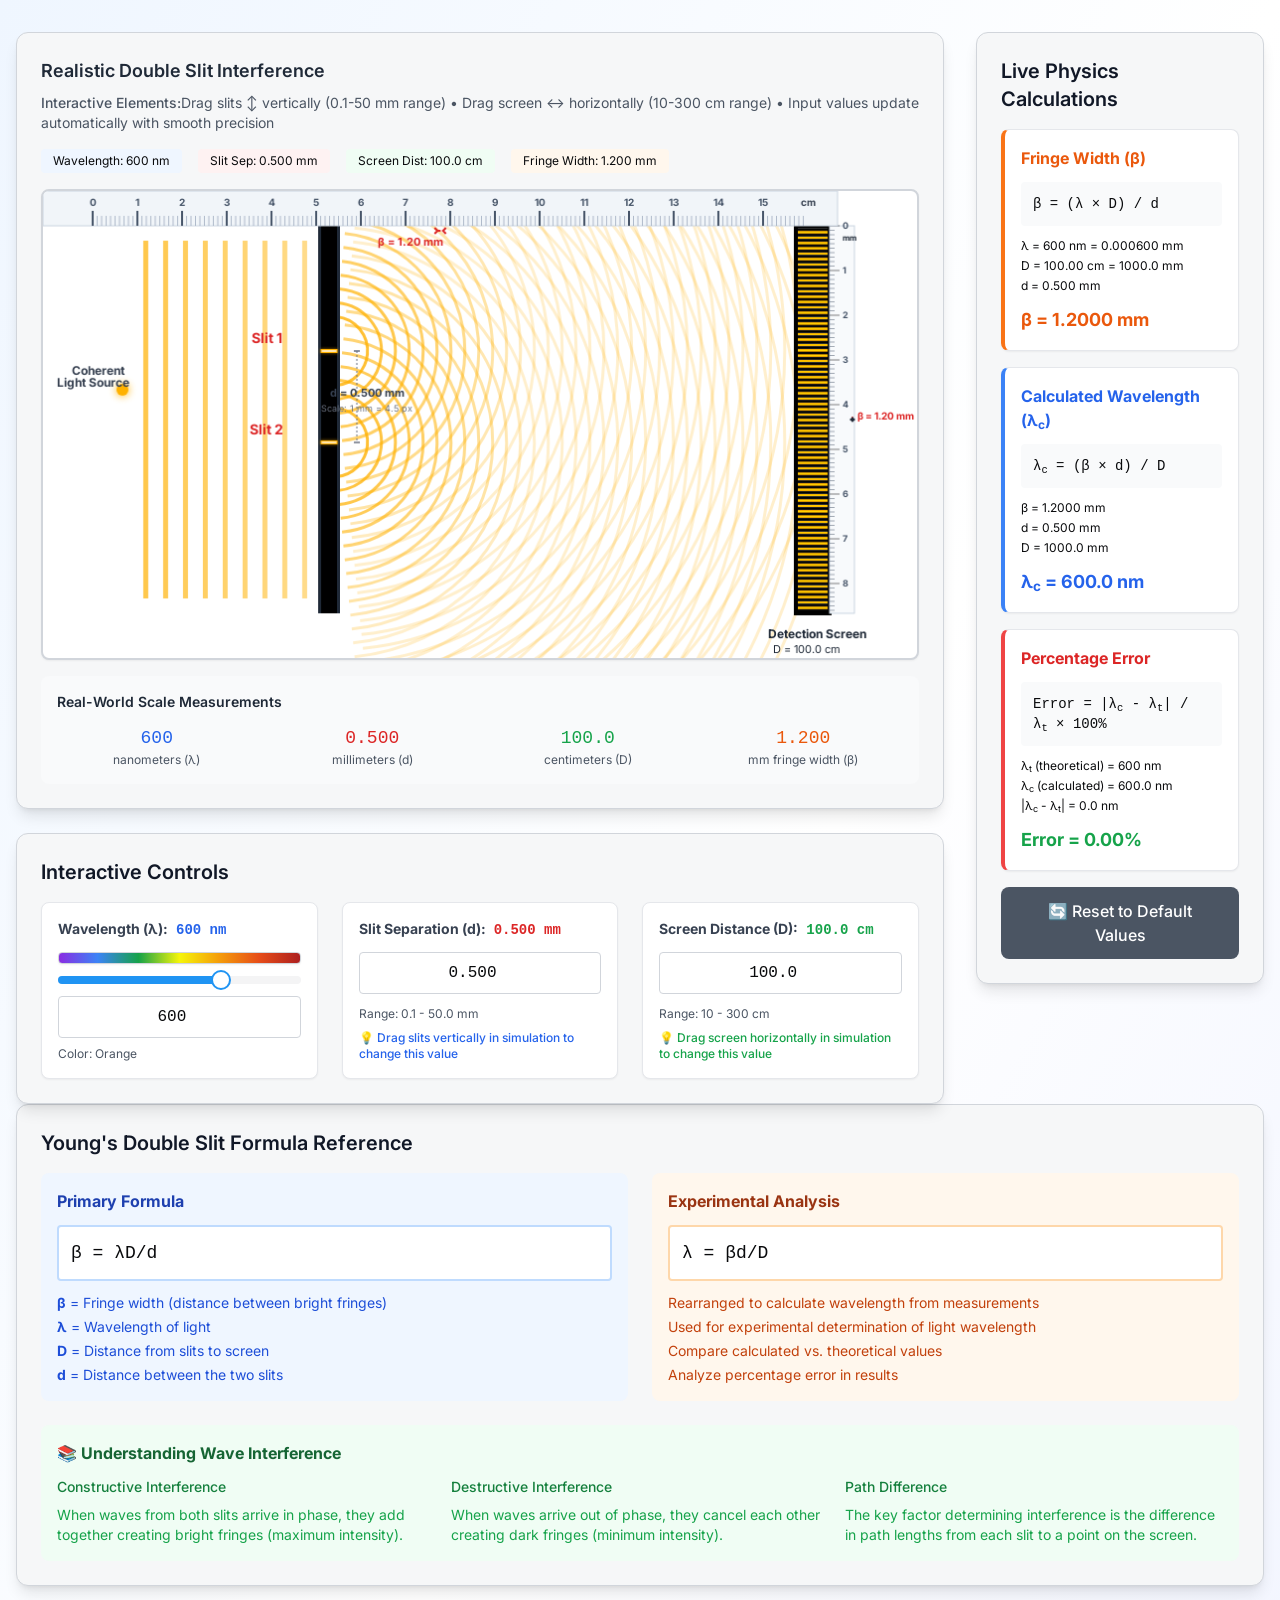
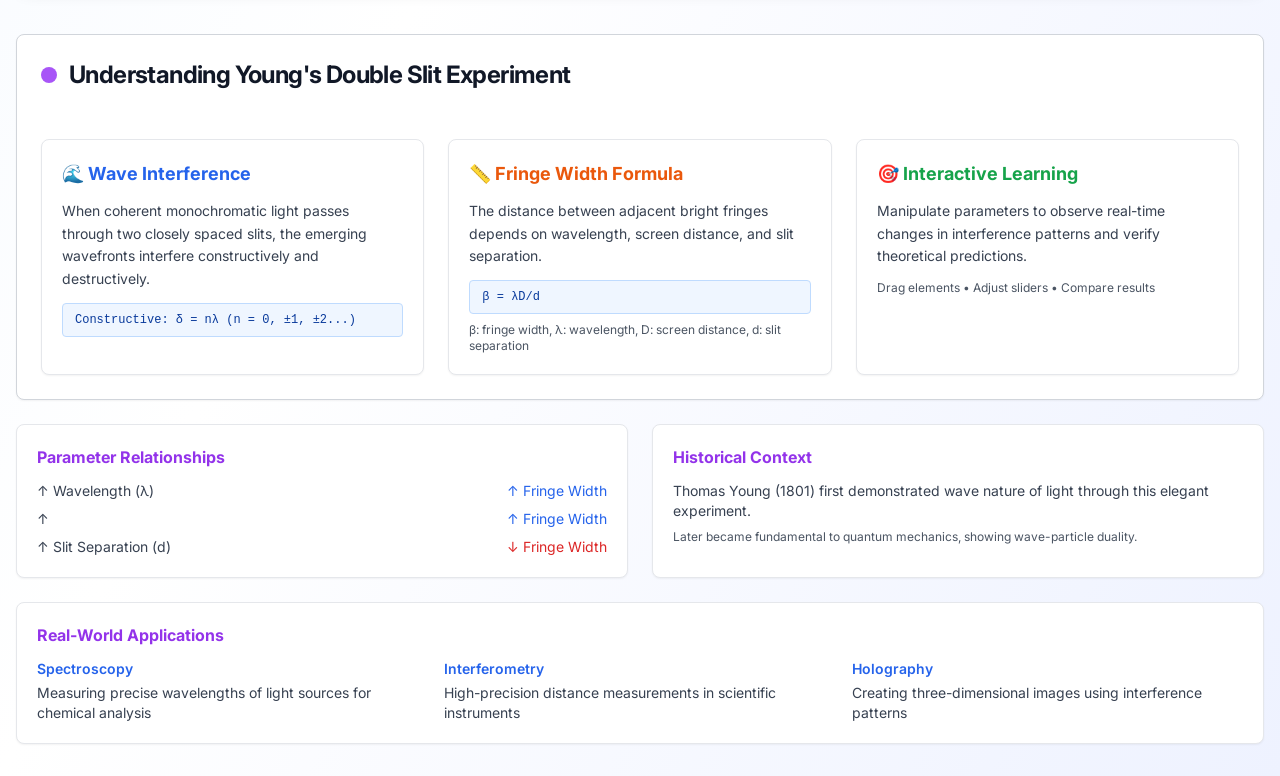
==== commit 011e78d3: "https://virtual-labs.github.io/virtual-labs/exp-wave-nature-of-light-dei click on the link to test y" ====
--- a/simulation/index.html
+++ b/simulation/index.html
@@ -8,8 +8,8 @@
     <link rel="preconnect" href="https://fonts.googleapis.com">
     <link rel="preconnect" href="https://fonts.gstatic.com" crossorigin>
     <link href="https://fonts.googleapis.com/css2?family=Inter:wght@300;400;500;600;700&display=swap" rel="stylesheet">
-    <script type="module" crossorigin src="./assets/index-Dobg6PEn.js"></script>
-    <link rel="stylesheet" crossorigin href="./assets/index-e54jE9Zp.css">
+    <script type="module" crossorigin src="./assets/index-BKVzFpSy.js"></script>
+    <link rel="stylesheet" crossorigin href="./assets/index-D2zsl3Ui.css">
   </head>
   <body>
     <div id="root"></div>
--- a/simulation/assets/index-D2zsl3Ui.css
+++ b/simulation/assets/index-D2zsl3Ui.css
@@ -0,0 +1,1881 @@
+*,
+:before,
+:after {
+  --tw-border-spacing-x: 0;
+  --tw-border-spacing-y: 0;
+  --tw-translate-x: 0;
+  --tw-translate-y: 0;
+  --tw-rotate: 0;
+  --tw-skew-x: 0;
+  --tw-skew-y: 0;
+  --tw-scale-x: 1;
+  --tw-scale-y: 1;
+  --tw-pan-x: ;
+  --tw-pan-y: ;
+  --tw-pinch-zoom: ;
+  --tw-scroll-snap-strictness: proximity;
+  --tw-gradient-from-position: ;
+  --tw-gradient-via-position: ;
+  --tw-gradient-to-position: ;
+  --tw-ordinal: ;
+  --tw-slashed-zero: ;
+  --tw-numeric-figure: ;
+  --tw-numeric-spacing: ;
+  --tw-numeric-fraction: ;
+  --tw-ring-inset: ;
+  --tw-ring-offset-width: 0px;
+  --tw-ring-offset-color: #fff;
+  --tw-ring-color: rgb(59 130 246 / 0.5);
+  --tw-ring-offset-shadow: 0 0 #0000;
+  --tw-ring-shadow: 0 0 #0000;
+  --tw-shadow: 0 0 #0000;
+  --tw-shadow-colored: 0 0 #0000;
+  --tw-blur: ;
+  --tw-brightness: ;
+  --tw-contrast: ;
+  --tw-grayscale: ;
+  --tw-hue-rotate: ;
+  --tw-invert: ;
+  --tw-saturate: ;
+  --tw-sepia: ;
+  --tw-drop-shadow: ;
+  --tw-backdrop-blur: ;
+  --tw-backdrop-brightness: ;
+  --tw-backdrop-contrast: ;
+  --tw-backdrop-grayscale: ;
+  --tw-backdrop-hue-rotate: ;
+  --tw-backdrop-invert: ;
+  --tw-backdrop-opacity: ;
+  --tw-backdrop-saturate: ;
+  --tw-backdrop-sepia: ;
+  --tw-contain-size: ;
+  --tw-contain-layout: ;
+  --tw-contain-paint: ;
+  --tw-contain-style: ;
+}
+::backdrop {
+  --tw-border-spacing-x: 0;
+  --tw-border-spacing-y: 0;
+  --tw-translate-x: 0;
+  --tw-translate-y: 0;
+  --tw-rotate: 0;
+  --tw-skew-x: 0;
+  --tw-skew-y: 0;
+  --tw-scale-x: 1;
+  --tw-scale-y: 1;
+  --tw-pan-x: ;
+  --tw-pan-y: ;
+  --tw-pinch-zoom: ;
+  --tw-scroll-snap-strictness: proximity;
+  --tw-gradient-from-position: ;
+  --tw-gradient-via-position: ;
+  --tw-gradient-to-position: ;
+  --tw-ordinal: ;
+  --tw-slashed-zero: ;
+  --tw-numeric-figure: ;
+  --tw-numeric-spacing: ;
+  --tw-numeric-fraction: ;
+  --tw-ring-inset: ;
+  --tw-ring-offset-width: 0px;
+  --tw-ring-offset-color: #fff;
+  --tw-ring-color: rgb(59 130 246 / 0.5);
+  --tw-ring-offset-shadow: 0 0 #0000;
+  --tw-ring-shadow: 0 0 #0000;
+  --tw-shadow: 0 0 #0000;
+  --tw-shadow-colored: 0 0 #0000;
+  --tw-blur: ;
+  --tw-brightness: ;
+  --tw-contrast: ;
+  --tw-grayscale: ;
+  --tw-hue-rotate: ;
+  --tw-invert: ;
+  --tw-saturate: ;
+  --tw-sepia: ;
+  --tw-drop-shadow: ;
+  --tw-backdrop-blur: ;
+  --tw-backdrop-brightness: ;
+  --tw-backdrop-contrast: ;
+  --tw-backdrop-grayscale: ;
+  --tw-backdrop-hue-rotate: ;
+  --tw-backdrop-invert: ;
+  --tw-backdrop-opacity: ;
+  --tw-backdrop-saturate: ;
+  --tw-backdrop-sepia: ;
+  --tw-contain-size: ;
+  --tw-contain-layout: ;
+  --tw-contain-paint: ;
+  --tw-contain-style: ;
+}
+*,
+:before,
+:after {
+  box-sizing: border-box;
+  border-width: 0;
+  border-style: solid;
+  border-color: #e5e7eb;
+}
+:before,
+:after {
+  --tw-content: "";
+}
+html,
+:host {
+  line-height: 1.5;
+  -webkit-text-size-adjust: 100%;
+  -moz-tab-size: 4;
+  -o-tab-size: 4;
+  tab-size: 4;
+  font-family: ui-sans-serif, system-ui, sans-serif, "Apple Color Emoji",
+    "Segoe UI Emoji", Segoe UI Symbol, "Noto Color Emoji";
+  font-feature-settings: normal;
+  font-variation-settings: normal;
+  -webkit-tap-highlight-color: transparent;
+}
+body {
+  margin: 0;
+  line-height: inherit;
+}
+hr {
+  height: 0;
+  color: inherit;
+  border-top-width: 1px;
+}
+abbr:where([title]) {
+  -webkit-text-decoration: underline dotted;
+  text-decoration: underline dotted;
+}
+h1,
+h2,
+h3,
+h4,
+h5,
+h6 {
+  font-size: inherit;
+  font-weight: inherit;
+}
+a {
+  color: inherit;
+  text-decoration: inherit;
+}
+b,
+strong {
+  font-weight: bolder;
+}
+code,
+kbd,
+samp,
+pre {
+  font-family: ui-monospace, SFMono-Regular, Menlo, Monaco, Consolas,
+    Liberation Mono, Courier New, monospace;
+  font-feature-settings: normal;
+  font-variation-settings: normal;
+  font-size: 1em;
+}
+small {
+  font-size: 80%;
+}
+sub,
+sup {
+  font-size: 75%;
+  line-height: 0;
+  position: relative;
+  vertical-align: baseline;
+}
+sub {
+  bottom: -0.25em;
+}
+sup {
+  top: -0.5em;
+}
+table {
+  text-indent: 0;
+  border-color: inherit;
+  border-collapse: collapse;
+}
+button,
+input,
+optgroup,
+select,
+textarea {
+  font-family: inherit;
+  font-feature-settings: inherit;
+  font-variation-settings: inherit;
+  font-size: 100%;
+  font-weight: inherit;
+  line-height: inherit;
+  letter-spacing: inherit;
+  color: inherit;
+  margin: 0;
+  padding: 0;
+}
+button,
+select {
+  text-transform: none;
+}
+button,
+input:where([type="button"]),
+input:where([type="reset"]),
+input:where([type="submit"]) {
+  -webkit-appearance: button;
+  background-color: transparent;
+  background-image: none;
+}
+:-moz-focusring {
+  outline: auto;
+}
+:-moz-ui-invalid {
+  box-shadow: none;
+}
+progress {
+  vertical-align: baseline;
+}
+::-webkit-inner-spin-button,
+::-webkit-outer-spin-button {
+  height: auto;
+}
+[type="search"] {
+  -webkit-appearance: textfield;
+  outline-offset: -2px;
+}
+::-webkit-search-decoration {
+  -webkit-appearance: none;
+}
+::-webkit-file-upload-button {
+  -webkit-appearance: button;
+  font: inherit;
+}
+summary {
+  display: list-item;
+}
+blockquote,
+dl,
+dd,
+h1,
+h2,
+h3,
+h4,
+h5,
+h6,
+hr,
+figure,
+p,
+pre {
+  margin: 0;
+}
+fieldset {
+  margin: 0;
+  padding: 0;
+}
+legend {
+  padding: 0;
+}
+ol,
+ul,
+menu {
+  list-style: none;
+  margin: 0;
+  padding: 0;
+}
+dialog {
+  padding: 0;
+}
+textarea {
+  resize: vertical;
+}
+input::-moz-placeholder,
+textarea::-moz-placeholder {
+  opacity: 1;
+  color: #9ca3af;
+}
+input::placeholder,
+textarea::placeholder {
+  opacity: 1;
+  color: #9ca3af;
+}
+button,
+[role="button"] {
+  cursor: pointer;
+}
+:disabled {
+  cursor: default;
+}
+img,
+svg,
+video,
+canvas,
+audio,
+iframe,
+embed,
+object {
+  display: block;
+  vertical-align: middle;
+}
+img,
+video {
+  max-width: 100%;
+  height: auto;
+}
+[hidden]:where(:not([hidden="until-found"])) {
+  display: none;
+}
+* {
+  border-color: var(--border);
+}
+body {
+  background-color: var(--background);
+  font-family: ui-sans-serif, system-ui, sans-serif, "Apple Color Emoji",
+    "Segoe UI Emoji", Segoe UI Symbol, "Noto Color Emoji";
+  color: var(--foreground);
+  -webkit-font-smoothing: antialiased;
+  -moz-osx-font-smoothing: grayscale;
+  font-family: Inter, sans-serif;
+}
+.container {
+  width: 100%;
+}
+@media (min-width: 640px) {
+  .container {
+    max-width: 640px;
+  }
+}
+@media (min-width: 768px) {
+  .container {
+    max-width: 768px;
+  }
+}
+@media (min-width: 1024px) {
+  .container {
+    max-width: 1024px;
+  }
+}
+@media (min-width: 1280px) {
+  .container {
+    max-width: 1280px;
+  }
+}
+@media (min-width: 1536px) {
+  .container {
+    max-width: 1536px;
+  }
+}
+.simulation-container {
+  background: var(--educational-bg);
+  border-radius: 0.75rem;
+  border-width: 1px;
+  --tw-border-opacity: 1;
+  border-color: rgb(209 213 219 / var(--tw-border-opacity, 1));
+  --tw-shadow: 0 10px 15px -3px rgb(0 0 0 / 0.1),
+    0 4px 6px -4px rgb(0 0 0 / 0.1);
+  --tw-shadow-colored: 0 10px 15px -3px var(--tw-shadow-color),
+    0 4px 6px -4px var(--tw-shadow-color);
+  box-shadow: var(--tw-ring-offset-shadow, 0 0 #0000),
+    var(--tw-ring-shadow, 0 0 #0000), var(--tw-shadow);
+}
+.spectrum-slider {
+  background: linear-gradient(
+    to right,
+    #8a2ce2,
+    #3c83f6 16%,
+    #16a249,
+    #f5f50a 50%,
+    #f59f0a 66%,
+    #e64d19,
+    #ad1f1f
+  );
+  height: 12px;
+  border-radius: 6px;
+  border-width: 1px;
+  --tw-border-opacity: 1;
+  border-color: rgb(209 213 219 / var(--tw-border-opacity, 1));
+  --tw-shadow: 0 1px 2px 0 rgb(0 0 0 / 0.05);
+  --tw-shadow-colored: 0 1px 2px 0 var(--tw-shadow-color);
+  box-shadow: var(--tw-ring-offset-shadow, 0 0 #0000),
+    var(--tw-ring-shadow, 0 0 #0000), var(--tw-shadow);
+}
+.control-panel {
+  background: linear-gradient(
+    135deg,
+    var(--educational-bg) 0%,
+    hsl(220, 12%, 95%) 100%
+  );
+  border-width: 1px;
+  --tw-border-opacity: 1;
+  border-color: rgb(209 213 219 / var(--tw-border-opacity, 1));
+  --tw-shadow: 0 4px 6px -1px rgb(0 0 0 / 0.1), 0 2px 4px -2px rgb(0 0 0 / 0.1);
+  --tw-shadow-colored: 0 4px 6px -1px var(--tw-shadow-color),
+    0 2px 4px -2px var(--tw-shadow-color);
+  box-shadow: var(--tw-ring-offset-shadow, 0 0 #0000),
+    var(--tw-ring-shadow, 0 0 #0000), var(--tw-shadow);
+}
+.physics-formula {
+  border-radius: 0.25rem;
+  border-width: 1px;
+  --tw-border-opacity: 1;
+  border-color: rgb(191 219 254 / var(--tw-border-opacity, 1));
+  --tw-bg-opacity: 1;
+  background-color: rgb(239 246 255 / var(--tw-bg-opacity, 1));
+  padding: 0.5rem 0.75rem;
+  font-family: ui-monospace, SFMono-Regular, Menlo, Monaco, Consolas,
+    Liberation Mono, Courier New, monospace;
+  font-size: 0.875rem;
+  line-height: 1.25rem;
+  color: var(--science-blue);
+}
+@keyframes wave-propagation {
+  0% {
+    opacity: 0.8;
+    transform: scale(0.95);
+  }
+  50% {
+    opacity: 1;
+    transform: scale(1);
+  }
+  to {
+    opacity: 0.8;
+    transform: scale(0.95);
+  }
+}
+.educational-card {
+  border-radius: var(--radius);
+  border-width: 1px;
+  --tw-border-opacity: 1;
+  border-color: rgb(229 231 235 / var(--tw-border-opacity, 1));
+  --tw-bg-opacity: 1;
+  background-color: rgb(255 255 255 / var(--tw-bg-opacity, 1));
+  --tw-shadow: 0 1px 2px 0 rgb(0 0 0 / 0.05);
+  --tw-shadow-colored: 0 1px 2px 0 var(--tw-shadow-color);
+  box-shadow: var(--tw-ring-offset-shadow, 0 0 #0000),
+    var(--tw-ring-shadow, 0 0 #0000), var(--tw-shadow);
+  transition: all 0.2s ease-in-out;
+}
+.educational-card:hover {
+  --tw-border-opacity: 1;
+  border-color: rgb(147 197 253 / var(--tw-border-opacity, 1));
+  --tw-shadow: 0 4px 6px -1px rgb(0 0 0 / 0.1), 0 2px 4px -2px rgb(0 0 0 / 0.1);
+  --tw-shadow-colored: 0 4px 6px -1px var(--tw-shadow-color),
+    0 2px 4px -2px var(--tw-shadow-color);
+  box-shadow: var(--tw-ring-offset-shadow, 0 0 #0000),
+    var(--tw-ring-shadow, 0 0 #0000), var(--tw-shadow);
+}
+.pointer-events-none {
+  pointer-events: none;
+}
+.pointer-events-auto {
+  pointer-events: auto;
+}
+.visible {
+  visibility: visible;
+}
+.fixed {
+  position: fixed;
+}
+.absolute {
+  position: absolute;
+}
+.relative {
+  position: relative;
+}
+.inset-0 {
+  top: 0;
+  right: 0;
+  bottom: 0;
+  left: 0;
+}
+.left-2 {
+  left: 0.5rem;
+}
+.left-\[50\%\] {
+  left: 50%;
+}
+.right-2 {
+  right: 0.5rem;
+}
+.top-0 {
+  top: 0;
+}
+.top-2 {
+  top: 0.5rem;
+}
+.top-\[50\%\] {
+  top: 50%;
+}
+.z-50 {
+  z-index: 50;
+}
+.z-\[100\] {
+  z-index: 100;
+}
+.-mx-1 {
+  margin-left: -0.25rem;
+  margin-right: -0.25rem;
+}
+.mx-auto {
+  margin-left: auto;
+  margin-right: auto;
+}
+.my-1 {
+  margin-top: 0.25rem;
+  margin-bottom: 0.25rem;
+}
+.mb-1 {
+  margin-bottom: 0.25rem;
+}
+.mb-2 {
+  margin-bottom: 0.5rem;
+}
+.mb-3 {
+  margin-bottom: 0.75rem;
+}
+.mb-4 {
+  margin-bottom: 1rem;
+}
+.mb-6 {
+  margin-bottom: 1.5rem;
+}
+.mb-8 {
+  margin-bottom: 2rem;
+}
+.ml-2 {
+  margin-left: 0.5rem;
+}
+.ml-auto {
+  margin-left: auto;
+}
+.mr-3 {
+  margin-right: 0.75rem;
+}
+.mt-1 {
+  margin-top: 0.25rem;
+}
+.mt-12 {
+  margin-top: 3rem;
+}
+.mt-2 {
+  margin-top: 0.5rem;
+}
+.mt-4 {
+  margin-top: 1rem;
+}
+.mt-6 {
+  margin-top: 1.5rem;
+}
+.mt-8 {
+  margin-top: 2rem;
+}
+.block {
+  display: block;
+}
+.flex {
+  display: flex;
+}
+.inline-flex {
+  display: inline-flex;
+}
+.table {
+  display: table;
+}
+.grid {
+  display: grid;
+}
+.aspect-square {
+  aspect-ratio: 1 / 1;
+}
+.h-10 {
+  height: 2.5rem;
+}
+.h-11 {
+  height: 2.75rem;
+}
+.h-12 {
+  height: 3rem;
+}
+.h-2 {
+  height: 0.5rem;
+}
+.h-3 {
+  height: 0.75rem;
+}
+.h-3\.5 {
+  height: 0.875rem;
+}
+.h-4 {
+  height: 1rem;
+}
+.h-5 {
+  height: 1.25rem;
+}
+.h-6 {
+  height: 1.5rem;
+}
+.h-8 {
+  height: 2rem;
+}
+.h-9 {
+  height: 2.25rem;
+}
+.h-full {
+  height: 100%;
+}
+.h-px {
+  height: 1px;
+}
+.max-h-\[--radix-context-menu-content-available-height\] {
+  max-height: var(--radix-context-menu-content-available-height);
+}
+.max-h-\[var\(--radix-dropdown-menu-content-available-height\)\] {
+  max-height: var(--radix-dropdown-menu-content-available-height);
+}
+.max-h-screen {
+  max-height: 100vh;
+}
+.min-h-\[80px\] {
+  min-height: 80px;
+}
+.min-h-screen {
+  min-height: 100vh;
+}
+.w-10 {
+  width: 2.5rem;
+}
+.w-11 {
+  width: 2.75rem;
+}
+.w-2 {
+  width: 0.5rem;
+}
+.w-3 {
+  width: 0.75rem;
+}
+.w-3\.5 {
+  width: 0.875rem;
+}
+.w-4 {
+  width: 1rem;
+}
+.w-5 {
+  width: 1.25rem;
+}
+.w-full {
+  width: 100%;
+}
+.min-w-10 {
+  min-width: 2.5rem;
+}
+.min-w-11 {
+  min-width: 2.75rem;
+}
+.min-w-9 {
+  min-width: 2.25rem;
+}
+.min-w-\[8rem\] {
+  min-width: 8rem;
+}
+.max-w-2xl {
+  max-width: 42rem;
+}
+.max-w-7xl {
+  max-width: 80rem;
+}
+.max-w-lg {
+  max-width: 32rem;
+}
+.flex-1 {
+  flex: 1 1 0%;
+}
+.shrink-0 {
+  flex-shrink: 0;
+}
+.grow {
+  flex-grow: 1;
+}
+.caption-bottom {
+  caption-side: bottom;
+}
+.origin-\[--radix-context-menu-content-transform-origin\] {
+  transform-origin: var(--radix-context-menu-content-transform-origin);
+}
+.origin-\[--radix-dropdown-menu-content-transform-origin\] {
+  transform-origin: var(--radix-dropdown-menu-content-transform-origin);
+}
+.origin-\[--radix-tooltip-content-transform-origin\] {
+  transform-origin: var(--radix-tooltip-content-transform-origin);
+}
+.translate-x-\[-50\%\] {
+  --tw-translate-x: -50%;
+  transform: translate(var(--tw-translate-x), var(--tw-translate-y))
+    rotate(var(--tw-rotate)) skew(var(--tw-skew-x)) skewY(var(--tw-skew-y))
+    scaleX(var(--tw-scale-x)) scaleY(var(--tw-scale-y));
+}
+.translate-y-\[-50\%\] {
+  --tw-translate-y: -50%;
+  transform: translate(var(--tw-translate-x), var(--tw-translate-y))
+    rotate(var(--tw-rotate)) skew(var(--tw-skew-x)) skewY(var(--tw-skew-y))
+    scaleX(var(--tw-scale-x)) scaleY(var(--tw-scale-y));
+}
+.transform {
+  transform: translate(var(--tw-translate-x), var(--tw-translate-y))
+    rotate(var(--tw-rotate)) skew(var(--tw-skew-x)) skewY(var(--tw-skew-y))
+    scaleX(var(--tw-scale-x)) scaleY(var(--tw-scale-y));
+}
+.cursor-crosshair {
+  cursor: crosshair;
+}
+.cursor-default {
+  cursor: default;
+}
+.cursor-pointer {
+  cursor: pointer;
+}
+.touch-none {
+  touch-action: none;
+}
+.select-none {
+  -webkit-user-select: none;
+  -moz-user-select: none;
+  user-select: none;
+}
+.grid-cols-1 {
+  grid-template-columns: repeat(1, minmax(0, 1fr));
+}
+.grid-cols-2 {
+  grid-template-columns: repeat(2, minmax(0, 1fr));
+}
+.flex-col {
+  flex-direction: column;
+}
+.flex-col-reverse {
+  flex-direction: column-reverse;
+}
+.flex-wrap {
+  flex-wrap: wrap;
+}
+.items-center {
+  align-items: center;
+}
+.justify-center {
+  justify-content: center;
+}
+.justify-between {
+  justify-content: space-between;
+}
+.gap-1 {
+  gap: 0.25rem;
+}
+.gap-2 {
+  gap: 0.5rem;
+}
+.gap-4 {
+  gap: 1rem;
+}
+.gap-6 {
+  gap: 1.5rem;
+}
+.gap-8 {
+  gap: 2rem;
+}
+.space-x-3 > :not([hidden]) ~ :not([hidden]) {
+  --tw-space-x-reverse: 0;
+  margin-right: calc(0.75rem * var(--tw-space-x-reverse));
+  margin-left: calc(0.75rem * calc(1 - var(--tw-space-x-reverse)));
+}
+.space-x-4 > :not([hidden]) ~ :not([hidden]) {
+  --tw-space-x-reverse: 0;
+  margin-right: calc(1rem * var(--tw-space-x-reverse));
+  margin-left: calc(1rem * calc(1 - var(--tw-space-x-reverse)));
+}
+.space-y-1 > :not([hidden]) ~ :not([hidden]) {
+  --tw-space-y-reverse: 0;
+  margin-top: calc(0.25rem * calc(1 - var(--tw-space-y-reverse)));
+  margin-bottom: calc(0.25rem * var(--tw-space-y-reverse));
+}
+.space-y-1\.5 > :not([hidden]) ~ :not([hidden]) {
+  --tw-space-y-reverse: 0;
+  margin-top: calc(0.375rem * calc(1 - var(--tw-space-y-reverse)));
+  margin-bottom: calc(0.375rem * var(--tw-space-y-reverse));
+}
+.space-y-2 > :not([hidden]) ~ :not([hidden]) {
+  --tw-space-y-reverse: 0;
+  margin-top: calc(0.5rem * calc(1 - var(--tw-space-y-reverse)));
+  margin-bottom: calc(0.5rem * var(--tw-space-y-reverse));
+}
+.space-y-3 > :not([hidden]) ~ :not([hidden]) {
+  --tw-space-y-reverse: 0;
+  margin-top: calc(0.75rem * calc(1 - var(--tw-space-y-reverse)));
+  margin-bottom: calc(0.75rem * var(--tw-space-y-reverse));
+}
+.space-y-4 > :not([hidden]) ~ :not([hidden]) {
+  --tw-space-y-reverse: 0;
+  margin-top: calc(1rem * calc(1 - var(--tw-space-y-reverse)));
+  margin-bottom: calc(1rem * var(--tw-space-y-reverse));
+}
+.space-y-6 > :not([hidden]) ~ :not([hidden]) {
+  --tw-space-y-reverse: 0;
+  margin-top: calc(1.5rem * calc(1 - var(--tw-space-y-reverse)));
+  margin-bottom: calc(1.5rem * var(--tw-space-y-reverse));
+}
+.overflow-auto {
+  overflow: auto;
+}
+.overflow-hidden {
+  overflow: hidden;
+}
+.overflow-y-auto {
+  overflow-y: auto;
+}
+.overflow-x-hidden {
+  overflow-x: hidden;
+}
+.whitespace-nowrap {
+  white-space: nowrap;
+}
+.rounded {
+  border-radius: 0.25rem;
+}
+.rounded-full {
+  border-radius: 9999px;
+}
+.rounded-lg {
+  border-radius: var(--radius);
+}
+.rounded-md {
+  border-radius: calc(var(--radius) - 2px);
+}
+.rounded-sm {
+  border-radius: calc(var(--radius) - 4px);
+}
+.rounded-xl {
+  border-radius: 0.75rem;
+}
+.border {
+  border-width: 1px;
+}
+.border-2 {
+  border-width: 2px;
+}
+.border-b {
+  border-bottom-width: 1px;
+}
+.border-l-4 {
+  border-left-width: 4px;
+}
+.border-t {
+  border-top-width: 1px;
+}
+.border-blue-200 {
+  --tw-border-opacity: 1;
+  border-color: rgb(191 219 254 / var(--tw-border-opacity, 1));
+}
+.border-destructive {
+  border-color: var(--destructive);
+}
+.border-gray-300 {
+  --tw-border-opacity: 1;
+  border-color: rgb(209 213 219 / var(--tw-border-opacity, 1));
+}
+.border-input {
+  border-color: var(--input);
+}
+.border-orange-200 {
+  --tw-border-opacity: 1;
+  border-color: rgb(254 215 170 / var(--tw-border-opacity, 1));
+}
+.border-primary {
+  border-color: var(--primary);
+}
+.border-transparent {
+  border-color: transparent;
+}
+.border-l-blue-500 {
+  --tw-border-opacity: 1;
+  border-left-color: rgb(59 130 246 / var(--tw-border-opacity, 1));
+}
+.border-l-green-500 {
+  --tw-border-opacity: 1;
+  border-left-color: rgb(34 197 94 / var(--tw-border-opacity, 1));
+}
+.border-l-orange-500 {
+  --tw-border-opacity: 1;
+  border-left-color: rgb(249 115 22 / var(--tw-border-opacity, 1));
+}
+.border-l-red-500 {
+  --tw-border-opacity: 1;
+  border-left-color: rgb(239 68 68 / var(--tw-border-opacity, 1));
+}
+.bg-background {
+  background-color: var(--background);
+}
+.bg-black\/80 {
+  background-color: #000c;
+}
+.bg-blue-50 {
+  --tw-bg-opacity: 1;
+  background-color: rgb(239 246 255 / var(--tw-bg-opacity, 1));
+}
+.bg-blue-500 {
+  --tw-bg-opacity: 1;
+  background-color: rgb(59 130 246 / var(--tw-bg-opacity, 1));
+}
+.bg-blue-600 {
+  --tw-bg-opacity: 1;
+  background-color: rgb(37 99 235 / var(--tw-bg-opacity, 1));
+}
+.bg-border {
+  background-color: var(--border);
+}
+.bg-card {
+  background-color: var(--card);
+}
+.bg-destructive {
+  background-color: var(--destructive);
+}
+.bg-gray-50 {
+  --tw-bg-opacity: 1;
+  background-color: rgb(249 250 251 / var(--tw-bg-opacity, 1));
+}
+.bg-gray-600 {
+  --tw-bg-opacity: 1;
+  background-color: rgb(75 85 99 / var(--tw-bg-opacity, 1));
+}
+.bg-green-50 {
+  --tw-bg-opacity: 1;
+  background-color: rgb(240 253 244 / var(--tw-bg-opacity, 1));
+}
+.bg-green-500 {
+  --tw-bg-opacity: 1;
+  background-color: rgb(34 197 94 / var(--tw-bg-opacity, 1));
+}
+.bg-muted {
+  background-color: var(--muted);
+}
+.bg-orange-50 {
+  --tw-bg-opacity: 1;
+  background-color: rgb(255 247 237 / var(--tw-bg-opacity, 1));
+}
+.bg-popover {
+  background-color: var(--popover);
+}
+.bg-primary {
+  background-color: var(--primary);
+}
+.bg-purple-50 {
+  --tw-bg-opacity: 1;
+  background-color: rgb(250 245 255 / var(--tw-bg-opacity, 1));
+}
+.bg-purple-500 {
+  --tw-bg-opacity: 1;
+  background-color: rgb(168 85 247 / var(--tw-bg-opacity, 1));
+}
+.bg-red-50 {
+  --tw-bg-opacity: 1;
+  background-color: rgb(254 242 242 / var(--tw-bg-opacity, 1));
+}
+.bg-secondary {
+  background-color: var(--secondary);
+}
+.bg-transparent {
+  background-color: transparent;
+}
+.bg-white {
+  --tw-bg-opacity: 1;
+  background-color: rgb(255 255 255 / var(--tw-bg-opacity, 1));
+}
+.bg-gradient-to-br {
+  background-image: linear-gradient(to bottom right, var(--tw-gradient-stops));
+}
+.from-blue-50 {
+  --tw-gradient-from: #eff6ff var(--tw-gradient-from-position);
+  --tw-gradient-to: rgb(239 246 255 / 0) var(--tw-gradient-to-position);
+  --tw-gradient-stops: var(--tw-gradient-from), var(--tw-gradient-to);
+}
+.via-white {
+  --tw-gradient-to: rgb(255 255 255 / 0) var(--tw-gradient-to-position);
+  --tw-gradient-stops: var(--tw-gradient-from),
+    #fff var(--tw-gradient-via-position), var(--tw-gradient-to);
+}
+.to-indigo-50 {
+  --tw-gradient-to: #eef2ff var(--tw-gradient-to-position);
+}
+.fill-current {
+  fill: currentColor;
+}
+.p-1 {
+  padding: 0.25rem;
+}
+.p-3 {
+  padding: 0.75rem;
+}
+.p-4 {
+  padding: 1rem;
+}
+.p-5 {
+  padding: 1.25rem;
+}
+.p-6 {
+  padding: 1.5rem;
+}
+.px-2 {
+  padding-left: 0.5rem;
+  padding-right: 0.5rem;
+}
+.px-2\.5 {
+  padding-left: 0.625rem;
+  padding-right: 0.625rem;
+}
+.px-3 {
+  padding-left: 0.75rem;
+  padding-right: 0.75rem;
+}
+.px-4 {
+  padding-left: 1rem;
+  padding-right: 1rem;
+}
+.px-5 {
+  padding-left: 1.25rem;
+  padding-right: 1.25rem;
+}
+.px-6 {
+  padding-left: 1.5rem;
+  padding-right: 1.5rem;
+}
+.px-8 {
+  padding-left: 2rem;
+  padding-right: 2rem;
+}
+.py-0\.5 {
+  padding-top: 0.125rem;
+  padding-bottom: 0.125rem;
+}
+.py-1 {
+  padding-top: 0.25rem;
+  padding-bottom: 0.25rem;
+}
+.py-1\.5 {
+  padding-top: 0.375rem;
+  padding-bottom: 0.375rem;
+}
+.py-2 {
+  padding-top: 0.5rem;
+  padding-bottom: 0.5rem;
+}
+.py-3 {
+  padding-top: 0.75rem;
+  padding-bottom: 0.75rem;
+}
+.py-4 {
+  padding-top: 1rem;
+  padding-bottom: 1rem;
+}
+.py-8 {
+  padding-top: 2rem;
+  padding-bottom: 2rem;
+}
+.pb-4 {
+  padding-bottom: 1rem;
+}
+.pl-8 {
+  padding-left: 2rem;
+}
+.pr-2 {
+  padding-right: 0.5rem;
+}
+.pr-8 {
+  padding-right: 2rem;
+}
+.pt-0 {
+  padding-top: 0;
+}
+.pt-6 {
+  padding-top: 1.5rem;
+}
+.text-left {
+  text-align: left;
+}
+.text-center {
+  text-align: center;
+}
+.align-middle {
+  vertical-align: middle;
+}
+.font-mono {
+  font-family: ui-monospace, SFMono-Regular, Menlo, Monaco, Consolas,
+    Liberation Mono, Courier New, monospace;
+}
+.text-2xl {
+  font-size: 1.5rem;
+  line-height: 2rem;
+}
+.text-4xl {
+  font-size: 2.25rem;
+  line-height: 2.5rem;
+}
+.text-base {
+  font-size: 1rem;
+  line-height: 1.5rem;
+}
+.text-lg {
+  font-size: 1.125rem;
+  line-height: 1.75rem;
+}
+.text-sm {
+  font-size: 0.875rem;
+  line-height: 1.25rem;
+}
+.text-xl {
+  font-size: 1.25rem;
+  line-height: 1.75rem;
+}
+.text-xs {
+  font-size: 0.75rem;
+  line-height: 1rem;
+}
+.font-bold {
+  font-weight: 700;
+}
+.font-medium {
+  font-weight: 500;
+}
+.font-semibold {
+  font-weight: 600;
+}
+.leading-none {
+  line-height: 1;
+}
+.leading-relaxed {
+  line-height: 1.625;
+}
+.tracking-tight {
+  letter-spacing: -0.025em;
+}
+.tracking-widest {
+  letter-spacing: 0.1em;
+}
+.text-blue-600 {
+  --tw-text-opacity: 1;
+  color: rgb(37 99 235 / var(--tw-text-opacity, 1));
+}
+.text-blue-700 {
+  --tw-text-opacity: 1;
+  color: rgb(29 78 216 / var(--tw-text-opacity, 1));
+}
+.text-blue-800 {
+  --tw-text-opacity: 1;
+  color: rgb(30 64 175 / var(--tw-text-opacity, 1));
+}
+.text-card-foreground {
+  color: var(--card-foreground);
+}
+.text-current {
+  color: currentColor;
+}
+.text-destructive {
+  color: var(--destructive);
+}
+.text-destructive-foreground {
+  color: var(--destructive-foreground);
+}
+.text-foreground {
+  color: var(--foreground);
+}
+.text-gray-500 {
+  --tw-text-opacity: 1;
+  color: rgb(107 114 128 / var(--tw-text-opacity, 1));
+}
+.text-gray-600 {
+  --tw-text-opacity: 1;
+  color: rgb(75 85 99 / var(--tw-text-opacity, 1));
+}
+.text-gray-700 {
+  --tw-text-opacity: 1;
+  color: rgb(55 65 81 / var(--tw-text-opacity, 1));
+}
+.text-gray-800 {
+  --tw-text-opacity: 1;
+  color: rgb(31 41 55 / var(--tw-text-opacity, 1));
+}
+.text-gray-900 {
+  --tw-text-opacity: 1;
+  color: rgb(17 24 39 / var(--tw-text-opacity, 1));
+}
+.text-green-600 {
+  --tw-text-opacity: 1;
+  color: rgb(22 163 74 / var(--tw-text-opacity, 1));
+}
+.text-green-700 {
+  --tw-text-opacity: 1;
+  color: rgb(21 128 61 / var(--tw-text-opacity, 1));
+}
+.text-green-800 {
+  --tw-text-opacity: 1;
+  color: rgb(22 101 52 / var(--tw-text-opacity, 1));
+}
+.text-muted-foreground {
+  color: var(--muted-foreground);
+}
+.text-orange-500 {
+  --tw-text-opacity: 1;
+  color: rgb(249 115 22 / var(--tw-text-opacity, 1));
+}
+.text-orange-600 {
+  --tw-text-opacity: 1;
+  color: rgb(234 88 12 / var(--tw-text-opacity, 1));
+}
+.text-orange-700 {
+  --tw-text-opacity: 1;
+  color: rgb(194 65 12 / var(--tw-text-opacity, 1));
+}
+.text-orange-800 {
+  --tw-text-opacity: 1;
+  color: rgb(154 52 18 / var(--tw-text-opacity, 1));
+}
+.text-popover-foreground {
+  color: var(--popover-foreground);
+}
+.text-primary {
+  color: var(--primary);
+}
+.text-primary-foreground {
+  color: var(--primary-foreground);
+}
+.text-purple-600 {
+  --tw-text-opacity: 1;
+  color: rgb(147 51 234 / var(--tw-text-opacity, 1));
+}
+.text-purple-700 {
+  --tw-text-opacity: 1;
+  color: rgb(126 34 206 / var(--tw-text-opacity, 1));
+}
+.text-red-600 {
+  --tw-text-opacity: 1;
+  color: rgb(220 38 38 / var(--tw-text-opacity, 1));
+}
+.text-secondary-foreground {
+  color: var(--secondary-foreground);
+}
+.text-white {
+  --tw-text-opacity: 1;
+  color: rgb(255 255 255 / var(--tw-text-opacity, 1));
+}
+.text-yellow-600 {
+  --tw-text-opacity: 1;
+  color: rgb(202 138 4 / var(--tw-text-opacity, 1));
+}
+.underline-offset-4 {
+  text-underline-offset: 4px;
+}
+.opacity-0 {
+  opacity: 0;
+}
+.opacity-60 {
+  opacity: 0.6;
+}
+.opacity-90 {
+  opacity: 0.9;
+}
+.shadow-lg {
+  --tw-shadow: 0 10px 15px -3px rgb(0 0 0 / 0.1),
+    0 4px 6px -4px rgb(0 0 0 / 0.1);
+  --tw-shadow-colored: 0 10px 15px -3px var(--tw-shadow-color),
+    0 4px 6px -4px var(--tw-shadow-color);
+  box-shadow: var(--tw-ring-offset-shadow, 0 0 #0000),
+    var(--tw-ring-shadow, 0 0 #0000), var(--tw-shadow);
+}
+.shadow-md {
+  --tw-shadow: 0 4px 6px -1px rgb(0 0 0 / 0.1), 0 2px 4px -2px rgb(0 0 0 / 0.1);
+  --tw-shadow-colored: 0 4px 6px -1px var(--tw-shadow-color),
+    0 2px 4px -2px var(--tw-shadow-color);
+  box-shadow: var(--tw-ring-offset-shadow, 0 0 #0000),
+    var(--tw-ring-shadow, 0 0 #0000), var(--tw-shadow);
+}
+.shadow-sm {
+  --tw-shadow: 0 1px 2px 0 rgb(0 0 0 / 0.05);
+  --tw-shadow-colored: 0 1px 2px 0 var(--tw-shadow-color);
+  box-shadow: var(--tw-ring-offset-shadow, 0 0 #0000),
+    var(--tw-ring-shadow, 0 0 #0000), var(--tw-shadow);
+}
+.outline-none {
+  outline: 2px solid transparent;
+  outline-offset: 2px;
+}
+.outline {
+  outline-style: solid;
+}
+.ring-0 {
+  --tw-ring-offset-shadow: var(--tw-ring-inset) 0 0 0
+    var(--tw-ring-offset-width) var(--tw-ring-offset-color);
+  --tw-ring-shadow: var(--tw-ring-inset) 0 0 0
+    calc(0px + var(--tw-ring-offset-width)) var(--tw-ring-color);
+  box-shadow: var(--tw-ring-offset-shadow), var(--tw-ring-shadow),
+    var(--tw-shadow, 0 0 #0000);
+}
+.ring-offset-background {
+  --tw-ring-offset-color: var(--background);
+}
+.grayscale {
+  --tw-grayscale: grayscale(100%);
+  filter: var(--tw-blur) var(--tw-brightness) var(--tw-contrast)
+    var(--tw-grayscale) var(--tw-hue-rotate) var(--tw-invert) var(--tw-saturate)
+    var(--tw-sepia) var(--tw-drop-shadow);
+}
+.filter {
+  filter: var(--tw-blur) var(--tw-brightness) var(--tw-contrast)
+    var(--tw-grayscale) var(--tw-hue-rotate) var(--tw-invert) var(--tw-saturate)
+    var(--tw-sepia) var(--tw-drop-shadow);
+}
+.transition-all {
+  transition-property: all;
+  transition-timing-function: cubic-bezier(0.4, 0, 0.2, 1);
+  transition-duration: 0.15s;
+}
+.transition-colors {
+  transition-property: color, background-color, border-color,
+    text-decoration-color, fill, stroke;
+  transition-timing-function: cubic-bezier(0.4, 0, 0.2, 1);
+  transition-duration: 0.15s;
+}
+.transition-opacity {
+  transition-property: opacity;
+  transition-timing-function: cubic-bezier(0.4, 0, 0.2, 1);
+  transition-duration: 0.15s;
+}
+.transition-transform {
+  transition-property: transform;
+  transition-timing-function: cubic-bezier(0.4, 0, 0.2, 1);
+  transition-duration: 0.15s;
+}
+.duration-200 {
+  transition-duration: 0.2s;
+}
+@keyframes enter {
+  0% {
+    opacity: var(--tw-enter-opacity, 1);
+    transform: translate3d(
+        var(--tw-enter-translate-x, 0),
+        var(--tw-enter-translate-y, 0),
+        0
+      )
+      scale3d(
+        var(--tw-enter-scale, 1),
+        var(--tw-enter-scale, 1),
+        var(--tw-enter-scale, 1)
+      )
+      rotate(var(--tw-enter-rotate, 0));
+  }
+}
+@keyframes exit {
+  to {
+    opacity: var(--tw-exit-opacity, 1);
+    transform: translate3d(
+        var(--tw-exit-translate-x, 0),
+        var(--tw-exit-translate-y, 0),
+        0
+      )
+      scale3d(
+        var(--tw-exit-scale, 1),
+        var(--tw-exit-scale, 1),
+        var(--tw-exit-scale, 1)
+      )
+      rotate(var(--tw-exit-rotate, 0));
+  }
+}
+.animate-in {
+  animation-name: enter;
+  animation-duration: 0.15s;
+  --tw-enter-opacity: initial;
+  --tw-enter-scale: initial;
+  --tw-enter-rotate: initial;
+  --tw-enter-translate-x: initial;
+  --tw-enter-translate-y: initial;
+}
+.fade-in-0 {
+  --tw-enter-opacity: 0;
+}
+.fade-in-80 {
+  --tw-enter-opacity: 0.8;
+}
+.zoom-in-95 {
+  --tw-enter-scale: 0.95;
+}
+.duration-200 {
+  animation-duration: 0.2s;
+}
+:root {
+  --background: hsl(0, 0%, 100%);
+  --foreground: hsl(220, 14.3%, 4.1%);
+  --muted: hsl(220, 4.8%, 95.9%);
+  --muted-foreground: hsl(220, 5.3%, 44.7%);
+  --popover: hsl(0, 0%, 100%);
+  --popover-foreground: hsl(220, 14.3%, 4.1%);
+  --card: hsl(0, 0%, 100%);
+  --card-foreground: hsl(220, 14.3%, 4.1%);
+  --border: hsl(220, 5.9%, 90%);
+  --input: hsl(220, 5.9%, 90%);
+  --primary: hsl(207, 90%, 54%);
+  --primary-foreground: hsl(211, 100%, 99%);
+  --secondary: hsl(220, 4.8%, 95.9%);
+  --secondary-foreground: hsl(220, 9.8%, 10%);
+  --accent: hsl(220, 4.8%, 95.9%);
+  --accent-foreground: hsl(220, 9.8%, 10%);
+  --destructive: hsl(0, 84.2%, 60.2%);
+  --destructive-foreground: hsl(220, 9.1%, 97.8%);
+  --ring: hsl(220, 14.3%, 4.1%);
+  --radius: 0.5rem;
+  --science-blue: hsl(220, 90%, 32%);
+  --bright-blue: hsl(217, 91%, 60%);
+  --wave-orange: hsl(20, 85%, 55%);
+  --interference-red: hsl(15, 80%, 50%);
+  --wave-violet: hsl(271, 76%, 53%);
+  --wave-green: hsl(142, 76%, 36%);
+  --educational-bg: hsl(220, 15%, 97%);
+  --ruler-color: hsl(210, 20%, 25%);
+  --fringe-bright: hsl(15, 75%, 45%);
+  --fringe-dark: hsl(220, 10%, 15%);
+}
+.dark {
+  --background: hsl(240, 10%, 3.9%);
+  --foreground: hsl(0, 0%, 98%);
+  --muted: hsl(240, 3.7%, 15.9%);
+  --muted-foreground: hsl(240, 5%, 64.9%);
+  --popover: hsl(240, 10%, 3.9%);
+  --popover-foreground: hsl(0, 0%, 98%);
+  --card: hsl(240, 10%, 3.9%);
+  --card-foreground: hsl(0, 0%, 98%);
+  --border: hsl(240, 3.7%, 15.9%);
+  --input: hsl(240, 3.7%, 15.9%);
+  --primary: hsl(207, 90%, 54%);
+  --primary-foreground: hsl(211, 100%, 99%);
+  --secondary: hsl(240, 3.7%, 15.9%);
+  --secondary-foreground: hsl(0, 0%, 98%);
+  --accent: hsl(240, 3.7%, 15.9%);
+  --accent-foreground: hsl(0, 0%, 98%);
+  --destructive: hsl(0, 62.8%, 30.6%);
+  --destructive-foreground: hsl(0, 0%, 98%);
+  --ring: hsl(240, 4.9%, 83.9%);
+  --radius: 0.5rem;
+}
+.file\:border-0::file-selector-button {
+  border-width: 0px;
+}
+.file\:bg-transparent::file-selector-button {
+  background-color: transparent;
+}
+.file\:text-sm::file-selector-button {
+  font-size: 0.875rem;
+  line-height: 1.25rem;
+}
+.file\:font-medium::file-selector-button {
+  font-weight: 500;
+}
+.file\:text-foreground::file-selector-button {
+  color: var(--foreground);
+}
+.placeholder\:text-muted-foreground::-moz-placeholder {
+  color: var(--muted-foreground);
+}
+.placeholder\:text-muted-foreground::placeholder {
+  color: var(--muted-foreground);
+}
+.hover\:bg-accent:hover {
+  background-color: var(--accent);
+}
+.hover\:bg-blue-700:hover {
+  --tw-bg-opacity: 1;
+  background-color: rgb(29 78 216 / var(--tw-bg-opacity, 1));
+}
+.hover\:bg-gray-50:hover {
+  --tw-bg-opacity: 1;
+  background-color: rgb(249 250 251 / var(--tw-bg-opacity, 1));
+}
+.hover\:bg-gray-700:hover {
+  --tw-bg-opacity: 1;
+  background-color: rgb(55 65 81 / var(--tw-bg-opacity, 1));
+}
+.hover\:bg-muted:hover {
+  background-color: var(--muted);
+}
+.hover\:bg-secondary:hover {
+  background-color: var(--secondary);
+}
+.hover\:text-accent-foreground:hover {
+  color: var(--accent-foreground);
+}
+.hover\:text-foreground:hover {
+  color: var(--foreground);
+}
+.hover\:text-muted-foreground:hover {
+  color: var(--muted-foreground);
+}
+.hover\:underline:hover {
+  text-decoration-line: underline;
+}
+.focus\:bg-accent:focus {
+  background-color: var(--accent);
+}
+.focus\:text-accent-foreground:focus {
+  color: var(--accent-foreground);
+}
+.focus\:opacity-100:focus {
+  opacity: 1;
+}
+.focus\:outline-none:focus {
+  outline: 2px solid transparent;
+  outline-offset: 2px;
+}
+.focus\:ring-2:focus {
+  --tw-ring-offset-shadow: var(--tw-ring-inset) 0 0 0
+    var(--tw-ring-offset-width) var(--tw-ring-offset-color);
+  --tw-ring-shadow: var(--tw-ring-inset) 0 0 0
+    calc(2px + var(--tw-ring-offset-width)) var(--tw-ring-color);
+  box-shadow: var(--tw-ring-offset-shadow), var(--tw-ring-shadow),
+    var(--tw-shadow, 0 0 #0000);
+}
+.focus\:ring-ring:focus {
+  --tw-ring-color: var(--ring);
+}
+.focus\:ring-offset-2:focus {
+  --tw-ring-offset-width: 2px;
+}
+.focus-visible\:outline-none:focus-visible {
+  outline: 2px solid transparent;
+  outline-offset: 2px;
+}
+.focus-visible\:ring-2:focus-visible {
+  --tw-ring-offset-shadow: var(--tw-ring-inset) 0 0 0
+    var(--tw-ring-offset-width) var(--tw-ring-offset-color);
+  --tw-ring-shadow: var(--tw-ring-inset) 0 0 0
+    calc(2px + var(--tw-ring-offset-width)) var(--tw-ring-color);
+  box-shadow: var(--tw-ring-offset-shadow), var(--tw-ring-shadow),
+    var(--tw-shadow, 0 0 #0000);
+}
+.focus-visible\:ring-ring:focus-visible {
+  --tw-ring-color: var(--ring);
+}
+.focus-visible\:ring-offset-2:focus-visible {
+  --tw-ring-offset-width: 2px;
+}
+.focus-visible\:ring-offset-background:focus-visible {
+  --tw-ring-offset-color: var(--background);
+}
+.disabled\:pointer-events-none:disabled {
+  pointer-events: none;
+}
+.disabled\:cursor-not-allowed:disabled {
+  cursor: not-allowed;
+}
+.disabled\:opacity-50:disabled {
+  opacity: 0.5;
+}
+.group:hover .group-hover\:opacity-100 {
+  opacity: 1;
+}
+.group.destructive .group-\[\.destructive\]\:text-red-300 {
+  --tw-text-opacity: 1;
+  color: rgb(252 165 165 / var(--tw-text-opacity, 1));
+}
+.group.destructive .group-\[\.destructive\]\:hover\:bg-destructive:hover {
+  background-color: var(--destructive);
+}
+.group.destructive
+  .group-\[\.destructive\]\:hover\:text-destructive-foreground:hover {
+  color: var(--destructive-foreground);
+}
+.group.destructive .group-\[\.destructive\]\:hover\:text-red-50:hover {
+  --tw-text-opacity: 1;
+  color: rgb(254 242 242 / var(--tw-text-opacity, 1));
+}
+.group.destructive .group-\[\.destructive\]\:focus\:ring-destructive:focus {
+  --tw-ring-color: var(--destructive);
+}
+.group.destructive .group-\[\.destructive\]\:focus\:ring-red-400:focus {
+  --tw-ring-opacity: 1;
+  --tw-ring-color: rgb(248 113 113 / var(--tw-ring-opacity, 1));
+}
+.group.destructive .group-\[\.destructive\]\:focus\:ring-offset-red-600:focus {
+  --tw-ring-offset-color: #dc2626;
+}
+.peer:disabled ~ .peer-disabled\:cursor-not-allowed {
+  cursor: not-allowed;
+}
+.peer:disabled ~ .peer-disabled\:opacity-70 {
+  opacity: 0.7;
+}
+.data-\[disabled\]\:pointer-events-none[data-disabled] {
+  pointer-events: none;
+}
+.data-\[state\=checked\]\:translate-x-5[data-state="checked"] {
+  --tw-translate-x: 1.25rem;
+  transform: translate(var(--tw-translate-x), var(--tw-translate-y))
+    rotate(var(--tw-rotate)) skew(var(--tw-skew-x)) skewY(var(--tw-skew-y))
+    scaleX(var(--tw-scale-x)) scaleY(var(--tw-scale-y));
+}
+.data-\[state\=unchecked\]\:translate-x-0[data-state="unchecked"],
+.data-\[swipe\=cancel\]\:translate-x-0[data-swipe="cancel"] {
+  --tw-translate-x: 0px;
+  transform: translate(var(--tw-translate-x), var(--tw-translate-y))
+    rotate(var(--tw-rotate)) skew(var(--tw-skew-x)) skewY(var(--tw-skew-y))
+    scaleX(var(--tw-scale-x)) scaleY(var(--tw-scale-y));
+}
+.data-\[swipe\=end\]\:translate-x-\[var\(--radix-toast-swipe-end-x\)\][data-swipe="end"] {
+  --tw-translate-x: var(--radix-toast-swipe-end-x);
+  transform: translate(var(--tw-translate-x), var(--tw-translate-y))
+    rotate(var(--tw-rotate)) skew(var(--tw-skew-x)) skewY(var(--tw-skew-y))
+    scaleX(var(--tw-scale-x)) scaleY(var(--tw-scale-y));
+}
+.data-\[swipe\=move\]\:translate-x-\[var\(--radix-toast-swipe-move-x\)\][data-swipe="move"] {
+  --tw-translate-x: var(--radix-toast-swipe-move-x);
+  transform: translate(var(--tw-translate-x), var(--tw-translate-y))
+    rotate(var(--tw-rotate)) skew(var(--tw-skew-x)) skewY(var(--tw-skew-y))
+    scaleX(var(--tw-scale-x)) scaleY(var(--tw-scale-y));
+}
+@keyframes accordion-up {
+  0% {
+    height: var(--radix-accordion-content-height);
+  }
+  to {
+    height: 0;
+  }
+}
+.data-\[state\=closed\]\:animate-accordion-up[data-state="closed"] {
+  animation: accordion-up 0.2s ease-out;
+}
+@keyframes accordion-down {
+  0% {
+    height: 0;
+  }
+  to {
+    height: var(--radix-accordion-content-height);
+  }
+}
+.data-\[state\=open\]\:animate-accordion-down[data-state="open"] {
+  animation: accordion-down 0.2s ease-out;
+}
+.data-\[state\=active\]\:bg-background[data-state="active"] {
+  background-color: var(--background);
+}
+.data-\[state\=checked\]\:bg-primary[data-state="checked"] {
+  background-color: var(--primary);
+}
+.data-\[state\=on\]\:bg-accent[data-state="on"],
+.data-\[state\=open\]\:bg-accent[data-state="open"] {
+  background-color: var(--accent);
+}
+.data-\[state\=selected\]\:bg-muted[data-state="selected"] {
+  background-color: var(--muted);
+}
+.data-\[state\=unchecked\]\:bg-input[data-state="unchecked"] {
+  background-color: var(--input);
+}
+.data-\[state\=active\]\:text-foreground[data-state="active"] {
+  color: var(--foreground);
+}
+.data-\[state\=checked\]\:text-primary-foreground[data-state="checked"] {
+  color: var(--primary-foreground);
+}
+.data-\[state\=on\]\:text-accent-foreground[data-state="on"],
+.data-\[state\=open\]\:text-accent-foreground[data-state="open"] {
+  color: var(--accent-foreground);
+}
+.data-\[disabled\]\:opacity-50[data-disabled] {
+  opacity: 0.5;
+}
+.data-\[state\=active\]\:shadow-sm[data-state="active"] {
+  --tw-shadow: 0 1px 2px 0 rgb(0 0 0 / 0.05);
+  --tw-shadow-colored: 0 1px 2px 0 var(--tw-shadow-color);
+  box-shadow: var(--tw-ring-offset-shadow, 0 0 #0000),
+    var(--tw-ring-shadow, 0 0 #0000), var(--tw-shadow);
+}
+.data-\[swipe\=move\]\:transition-none[data-swipe="move"] {
+  transition-property: none;
+}
+.data-\[state\=open\]\:animate-in[data-state="open"] {
+  animation-name: enter;
+  animation-duration: 0.15s;
+  --tw-enter-opacity: initial;
+  --tw-enter-scale: initial;
+  --tw-enter-rotate: initial;
+  --tw-enter-translate-x: initial;
+  --tw-enter-translate-y: initial;
+}
+.data-\[state\=closed\]\:animate-out[data-state="closed"],
+.data-\[swipe\=end\]\:animate-out[data-swipe="end"] {
+  animation-name: exit;
+  animation-duration: 0.15s;
+  --tw-exit-opacity: initial;
+  --tw-exit-scale: initial;
+  --tw-exit-rotate: initial;
+  --tw-exit-translate-x: initial;
+  --tw-exit-translate-y: initial;
+}
+.data-\[state\=closed\]\:fade-out-0[data-state="closed"] {
+  --tw-exit-opacity: 0;
+}
+.data-\[state\=closed\]\:fade-out-80[data-state="closed"] {
+  --tw-exit-opacity: 0.8;
+}
+.data-\[state\=open\]\:fade-in-0[data-state="open"] {
+  --tw-enter-opacity: 0;
+}
+.data-\[state\=closed\]\:zoom-out-95[data-state="closed"] {
+  --tw-exit-scale: 0.95;
+}
+.data-\[state\=open\]\:zoom-in-95[data-state="open"] {
+  --tw-enter-scale: 0.95;
+}
+.data-\[side\=bottom\]\:slide-in-from-top-2[data-side="bottom"] {
+  --tw-enter-translate-y: -0.5rem;
+}
+.data-\[side\=left\]\:slide-in-from-right-2[data-side="left"] {
+  --tw-enter-translate-x: 0.5rem;
+}
+.data-\[side\=right\]\:slide-in-from-left-2[data-side="right"] {
+  --tw-enter-translate-x: -0.5rem;
+}
+.data-\[side\=top\]\:slide-in-from-bottom-2[data-side="top"] {
+  --tw-enter-translate-y: 0.5rem;
+}
+.data-\[state\=closed\]\:slide-out-to-left-1\/2[data-state="closed"] {
+  --tw-exit-translate-x: -50%;
+}
+.data-\[state\=closed\]\:slide-out-to-right-full[data-state="closed"] {
+  --tw-exit-translate-x: 100%;
+}
+.data-\[state\=closed\]\:slide-out-to-top-\[48\%\][data-state="closed"] {
+  --tw-exit-translate-y: -48%;
+}
+.data-\[state\=open\]\:slide-in-from-left-1\/2[data-state="open"] {
+  --tw-enter-translate-x: -50%;
+}
+.data-\[state\=open\]\:slide-in-from-top-\[48\%\][data-state="open"] {
+  --tw-enter-translate-y: -48%;
+}
+.data-\[state\=open\]\:slide-in-from-top-full[data-state="open"] {
+  --tw-enter-translate-y: -100%;
+}
+.dark\:border-destructive:is(.dark *) {
+  border-color: var(--destructive);
+}
+@media (min-width: 640px) {
+  .sm\:bottom-0 {
+    bottom: 0;
+  }
+  .sm\:right-0 {
+    right: 0;
+  }
+  .sm\:top-auto {
+    top: auto;
+  }
+  .sm\:mt-0 {
+    margin-top: 0;
+  }
+  .sm\:flex-row {
+    flex-direction: row;
+  }
+  .sm\:flex-col {
+    flex-direction: column;
+  }
+  .sm\:justify-end {
+    justify-content: flex-end;
+  }
+  .sm\:space-x-2 > :not([hidden]) ~ :not([hidden]) {
+    --tw-space-x-reverse: 0;
+    margin-right: calc(0.5rem * var(--tw-space-x-reverse));
+    margin-left: calc(0.5rem * calc(1 - var(--tw-space-x-reverse)));
+  }
+  .sm\:rounded-lg {
+    border-radius: var(--radius);
+  }
+  .sm\:text-left {
+    text-align: left;
+  }
+  .data-\[state\=open\]\:sm\:slide-in-from-bottom-full[data-state="open"] {
+    --tw-enter-translate-y: 100%;
+  }
+}
+@media (min-width: 768px) {
+  .md\:max-w-\[420px\] {
+    max-width: 420px;
+  }
+  .md\:grid-cols-2 {
+    grid-template-columns: repeat(2, minmax(0, 1fr));
+  }
+  .md\:grid-cols-3 {
+    grid-template-columns: repeat(3, minmax(0, 1fr));
+  }
+  .md\:grid-cols-4 {
+    grid-template-columns: repeat(4, minmax(0, 1fr));
+  }
+  .md\:text-sm {
+    font-size: 0.875rem;
+    line-height: 1.25rem;
+  }
+}
+@media (min-width: 1024px) {
+  .lg\:grid-cols-3 {
+    grid-template-columns: repeat(3, minmax(0, 1fr));
+  }
+}
+@media (min-width: 1280px) {
+  .xl\:col-span-1 {
+    grid-column: span 1 / span 1;
+  }
+  .xl\:col-span-3 {
+    grid-column: span 3 / span 3;
+  }
+  .xl\:grid-cols-4 {
+    grid-template-columns: repeat(4, minmax(0, 1fr));
+  }
+}
+.\[\&\:has\(\[role\=checkbox\]\)\]\:pr-0:has([role="checkbox"]) {
+  padding-right: 0;
+}
+.\[\&\>svg\+div\]\:translate-y-\[-3px\] > svg + div {
+  --tw-translate-y: -3px;
+  transform: translate(var(--tw-translate-x), var(--tw-translate-y))
+    rotate(var(--tw-rotate)) skew(var(--tw-skew-x)) skewY(var(--tw-skew-y))
+    scaleX(var(--tw-scale-x)) scaleY(var(--tw-scale-y));
+}
+.\[\&\>svg\]\:absolute > svg {
+  position: absolute;
+}
+.\[\&\>svg\]\:left-4 > svg {
+  left: 1rem;
+}
+.\[\&\>svg\]\:top-4 > svg {
+  top: 1rem;
+}
+.\[\&\>svg\]\:text-destructive > svg {
+  color: var(--destructive);
+}
+.\[\&\>svg\]\:text-foreground > svg {
+  color: var(--foreground);
+}
+.\[\&\>svg\~\*\]\:pl-7 > svg ~ * {
+  padding-left: 1.75rem;
+}
+.\[\&\>tr\]\:last\:border-b-0:last-child > tr {
+  border-bottom-width: 0px;
+}
+.\[\&\[data-state\=open\]\>svg\]\:rotate-180[data-state="open"] > svg {
+  --tw-rotate: 180deg;
+  transform: translate(var(--tw-translate-x), var(--tw-translate-y))
+    rotate(var(--tw-rotate)) skew(var(--tw-skew-x)) skewY(var(--tw-skew-y))
+    scaleX(var(--tw-scale-x)) scaleY(var(--tw-scale-y));
+}
+.\[\&_p\]\:leading-relaxed p {
+  line-height: 1.625;
+}
+.\[\&_svg\]\:pointer-events-none svg {
+  pointer-events: none;
+}
+.\[\&_svg\]\:size-4 svg {
+  width: 1rem;
+  height: 1rem;
+}
+.\[\&_svg\]\:shrink-0 svg {
+  flex-shrink: 0;
+}
+.\[\&_tr\:last-child\]\:border-0 tr:last-child {
+  border-width: 0px;
+}
+.\[\&_tr\]\:border-b tr {
+  border-bottom-width: 1px;
+}
